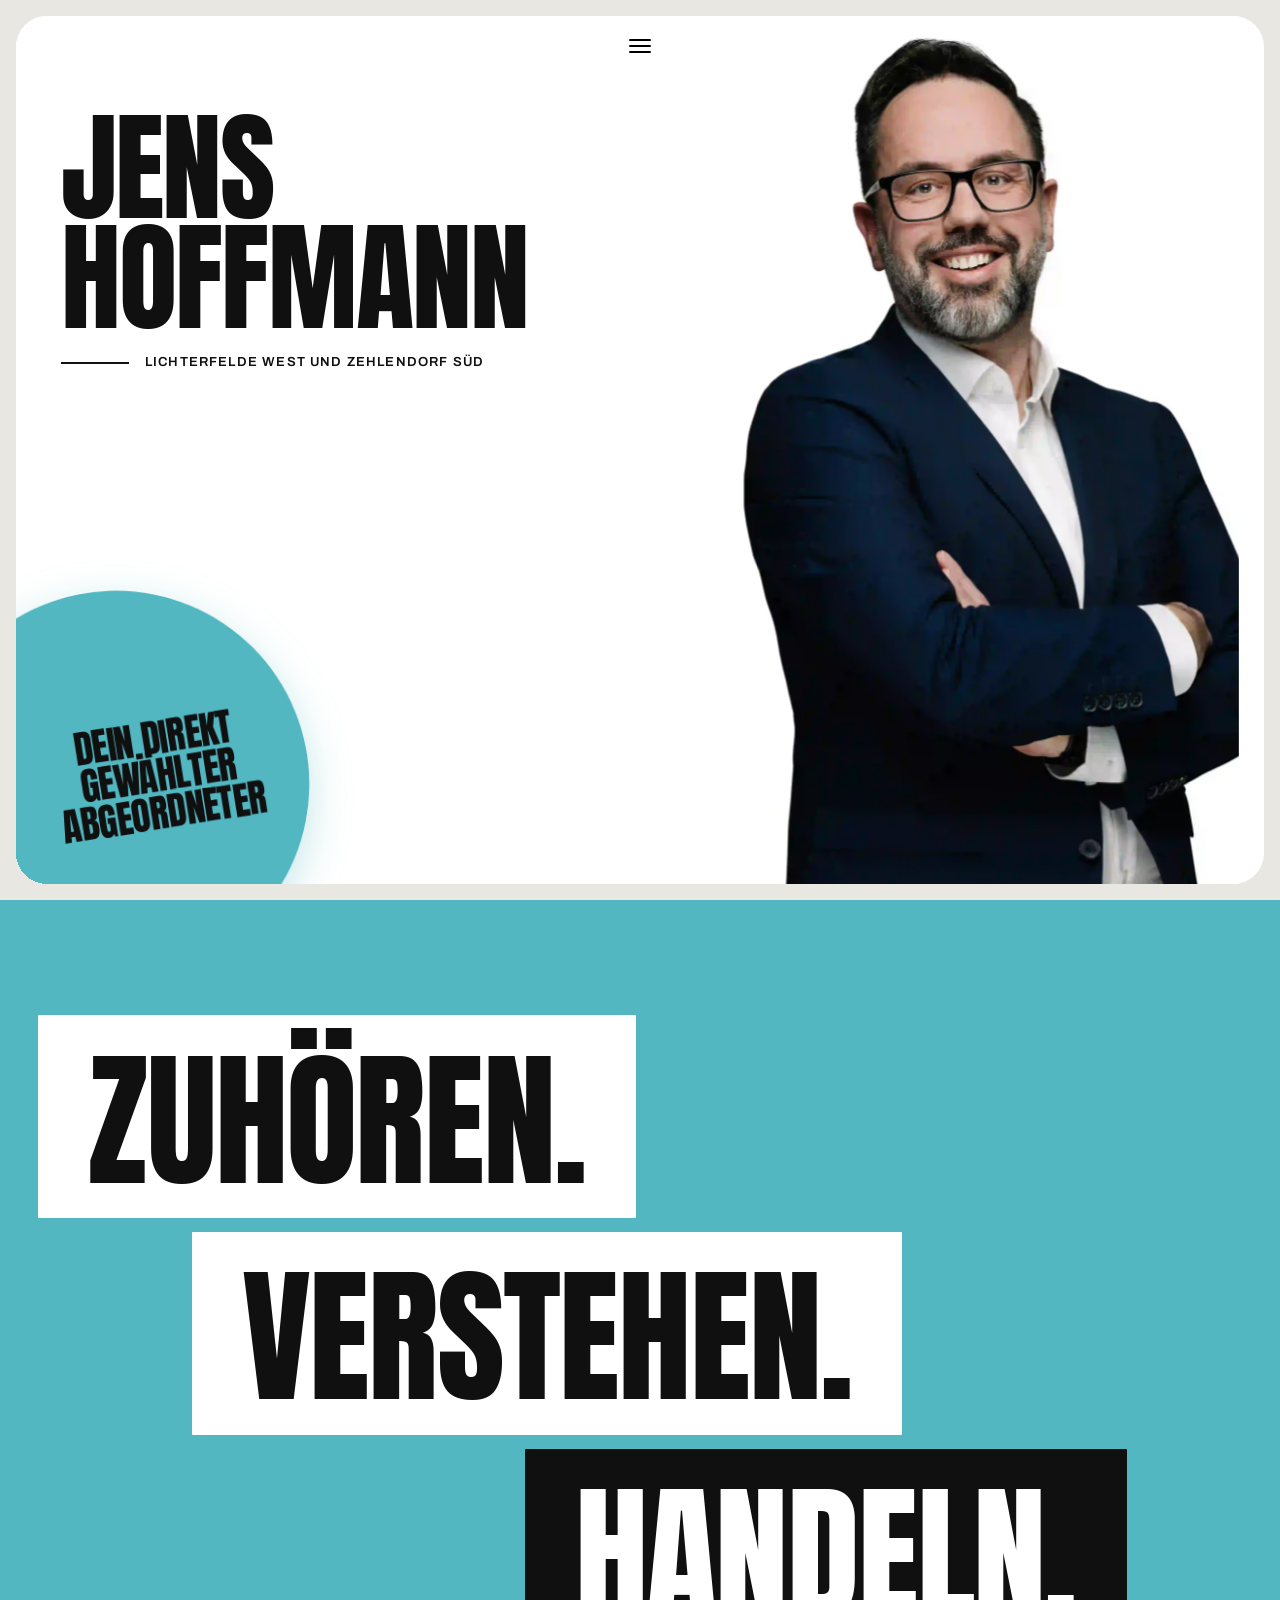
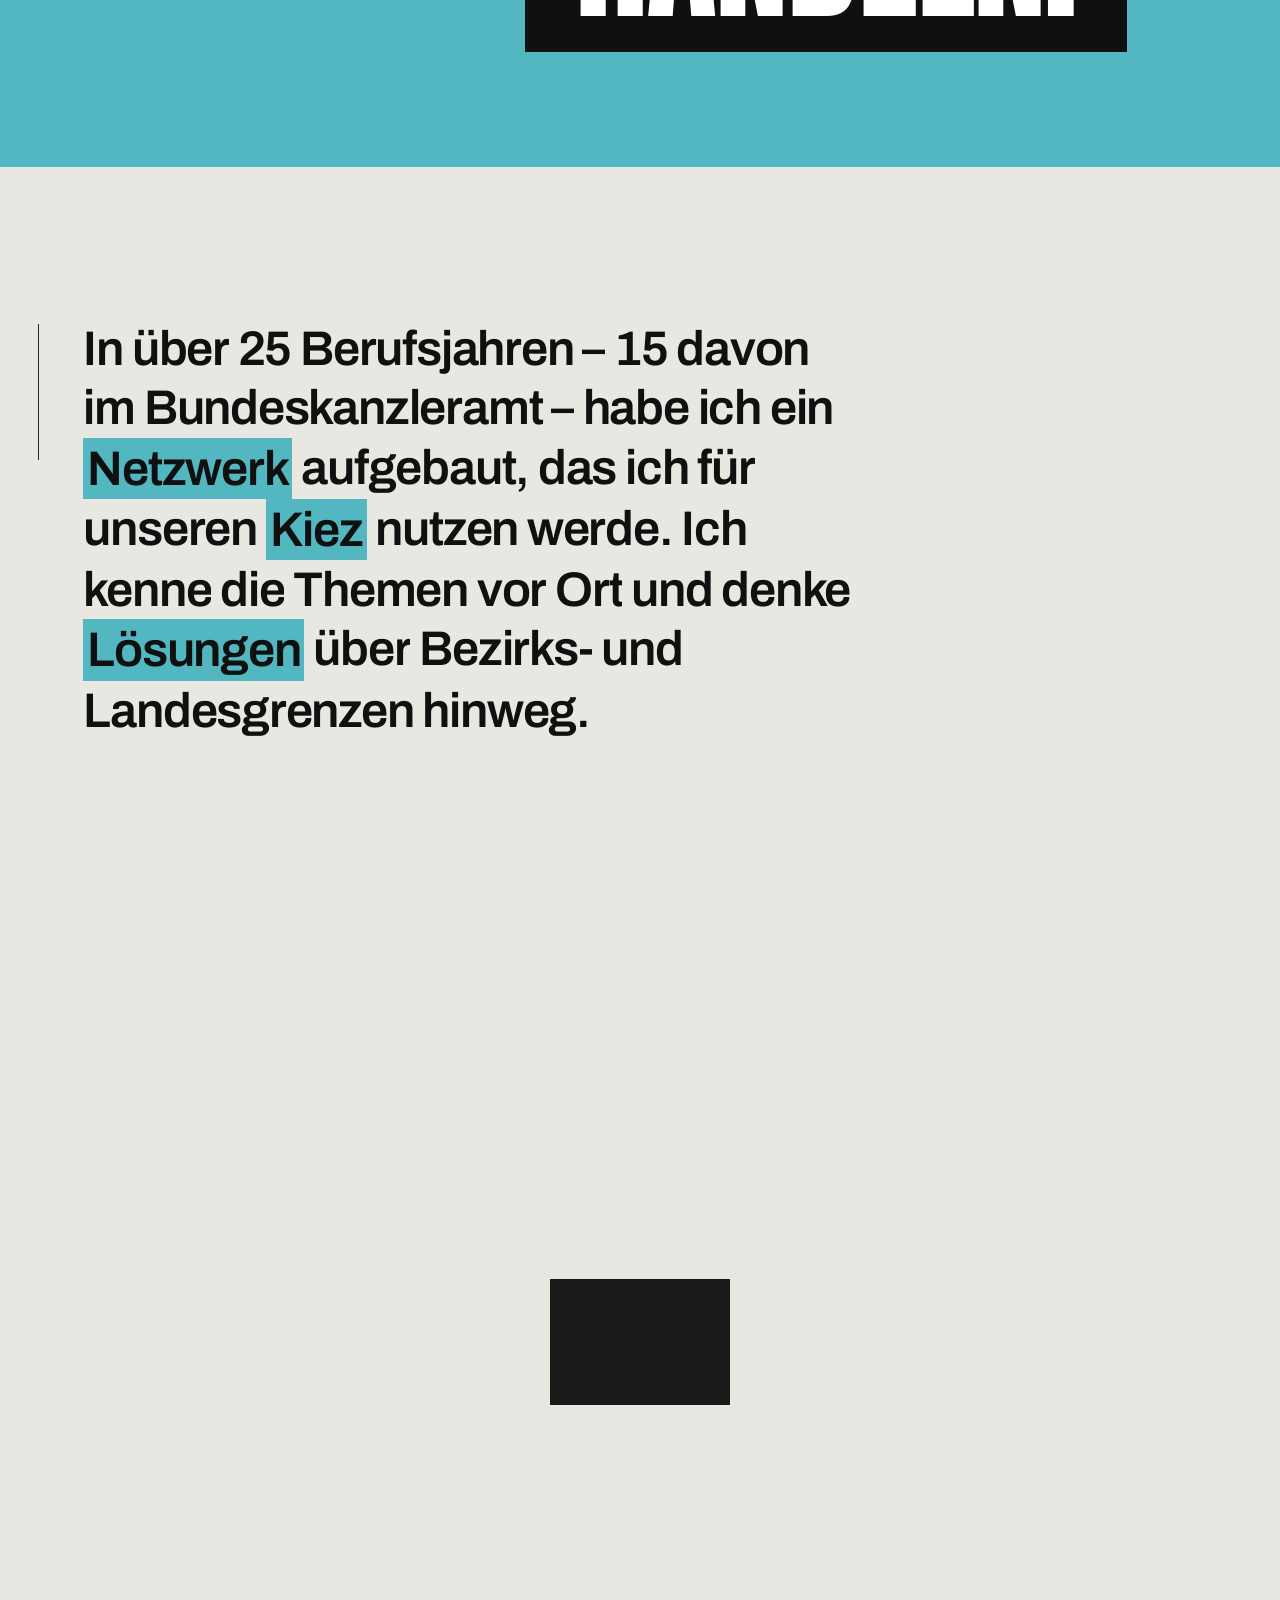
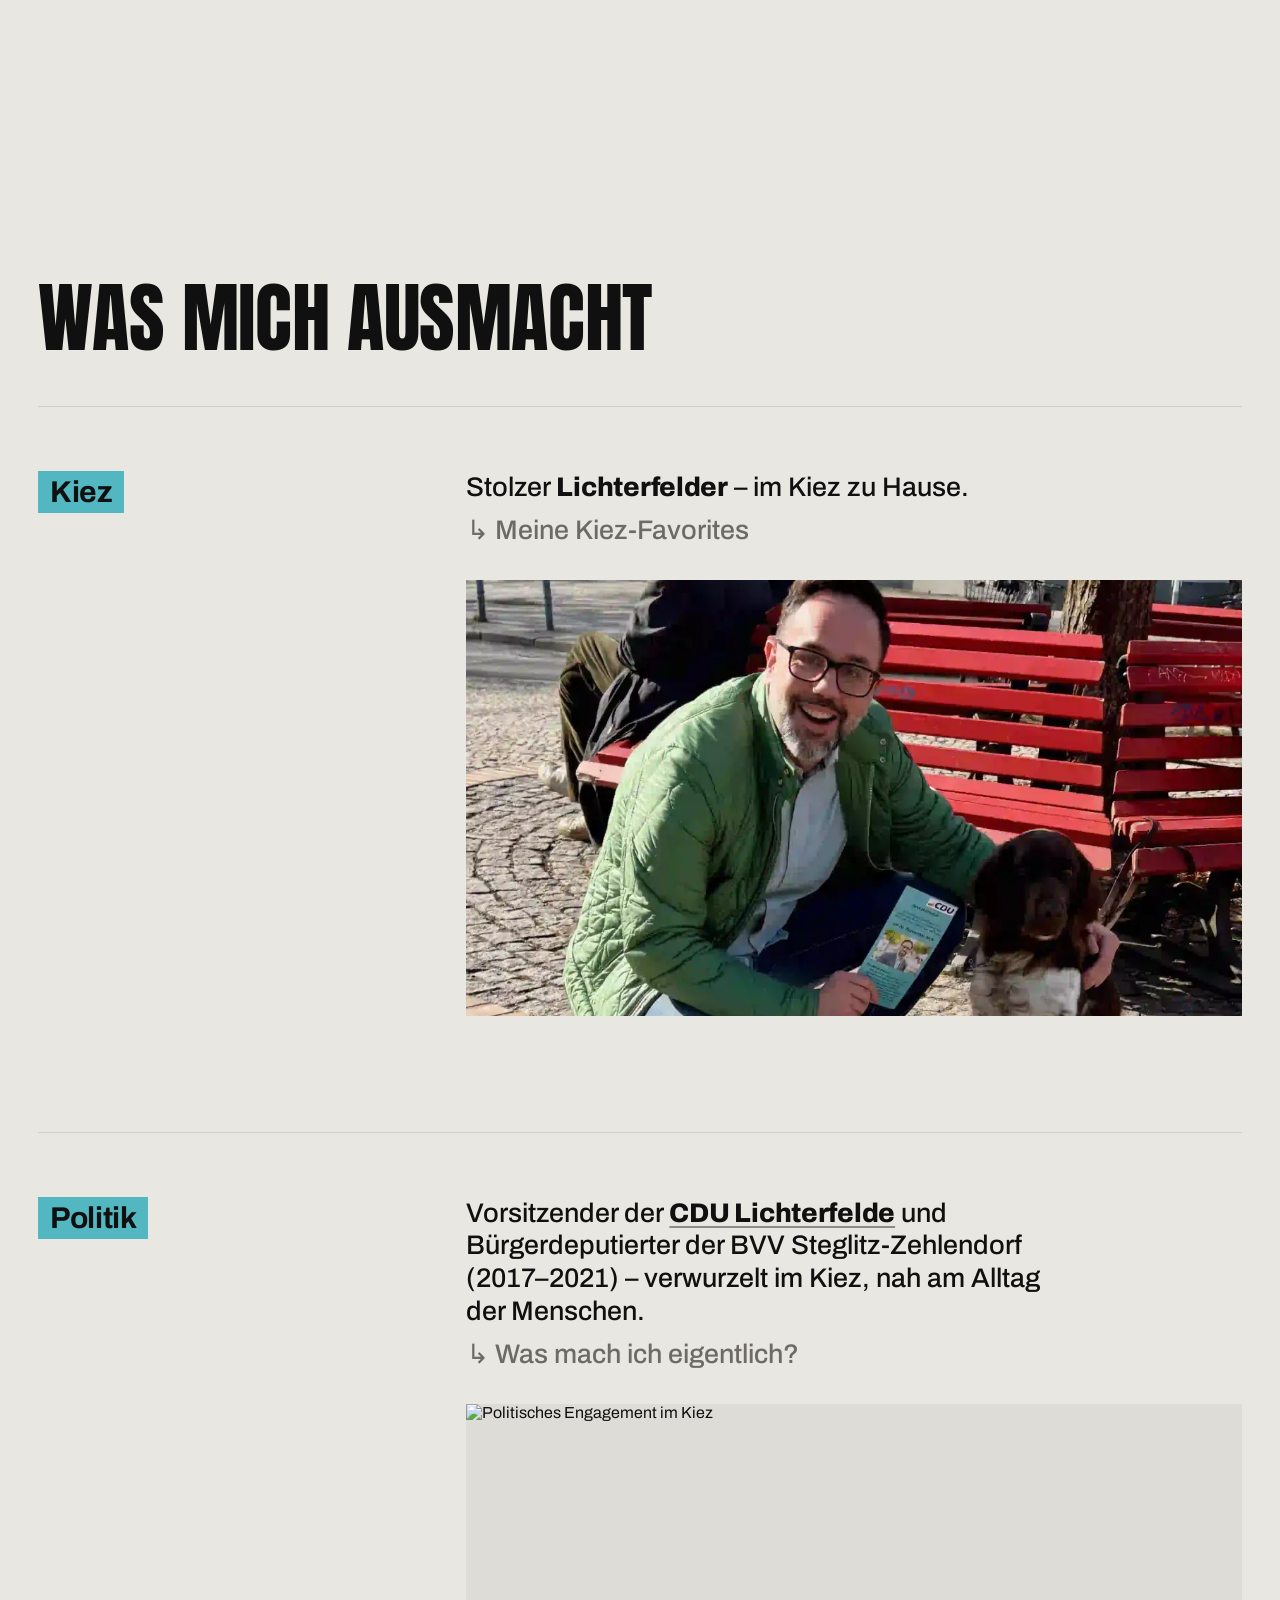
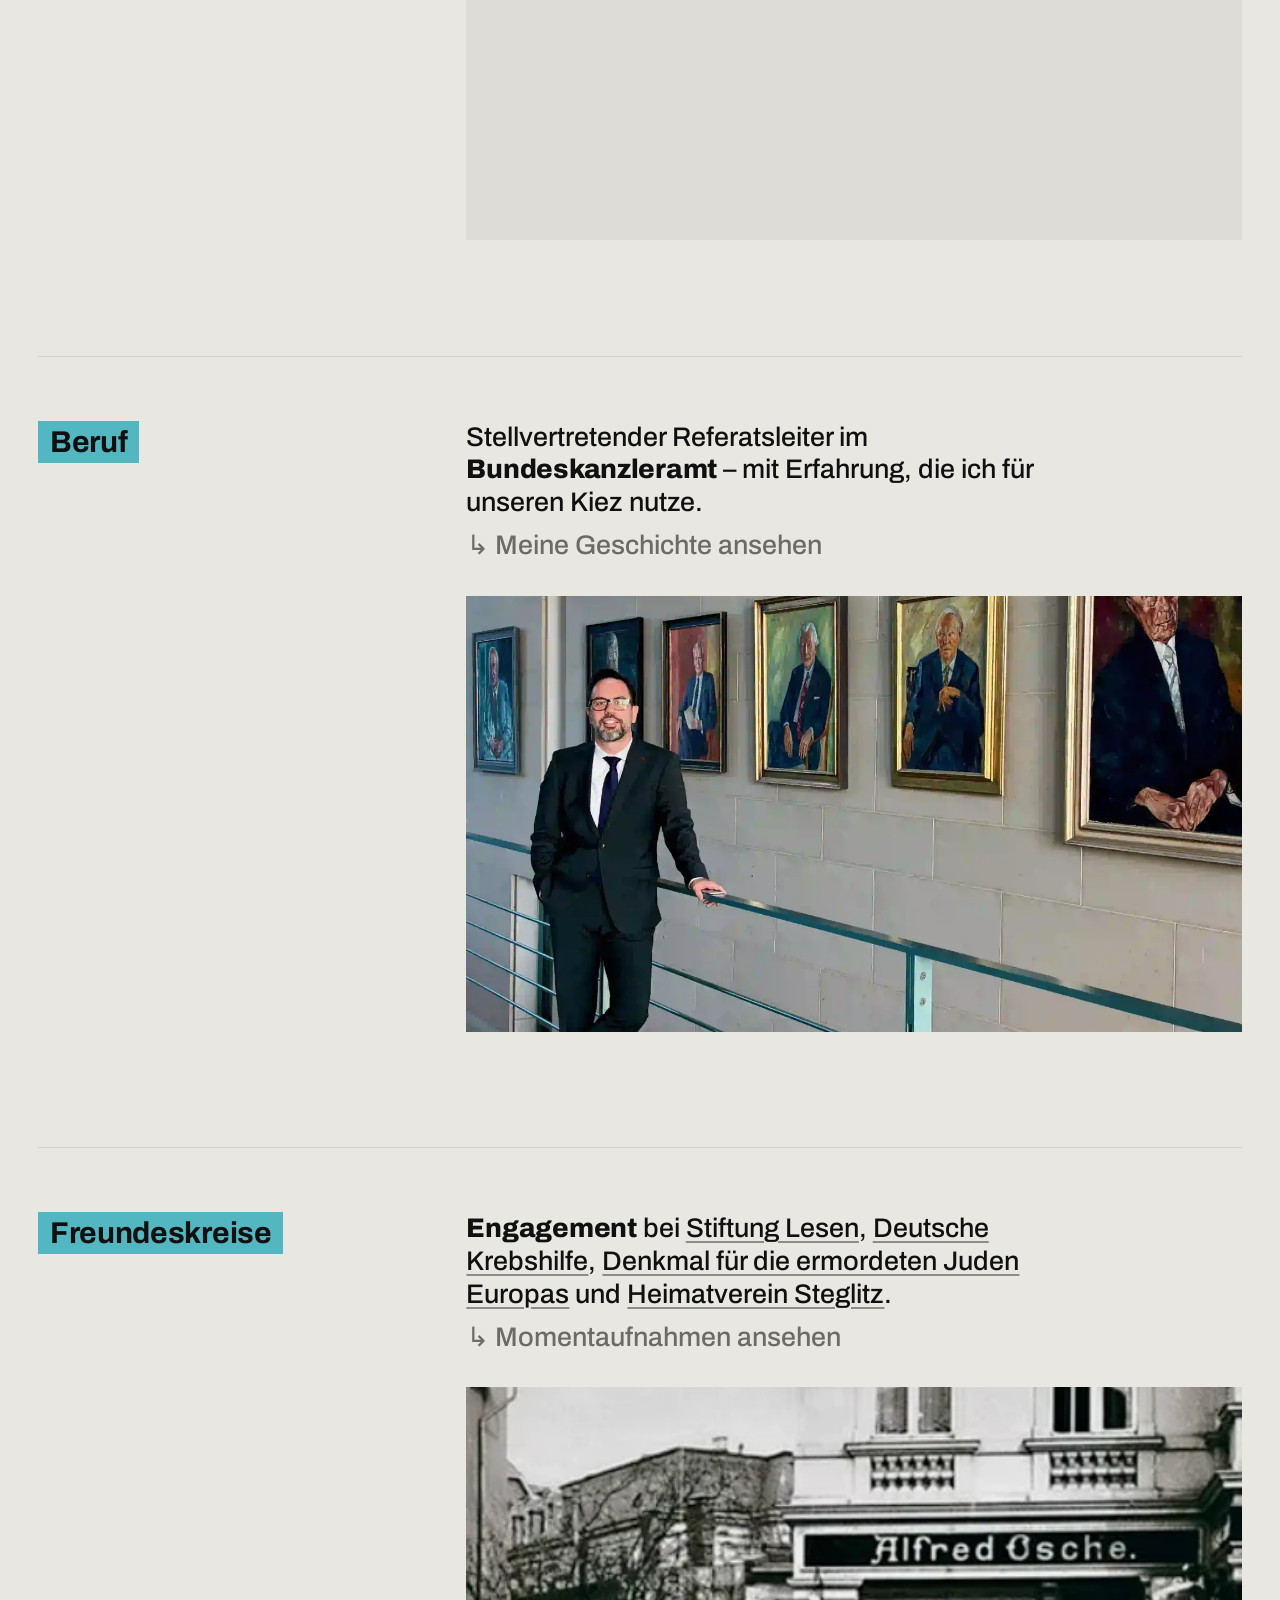
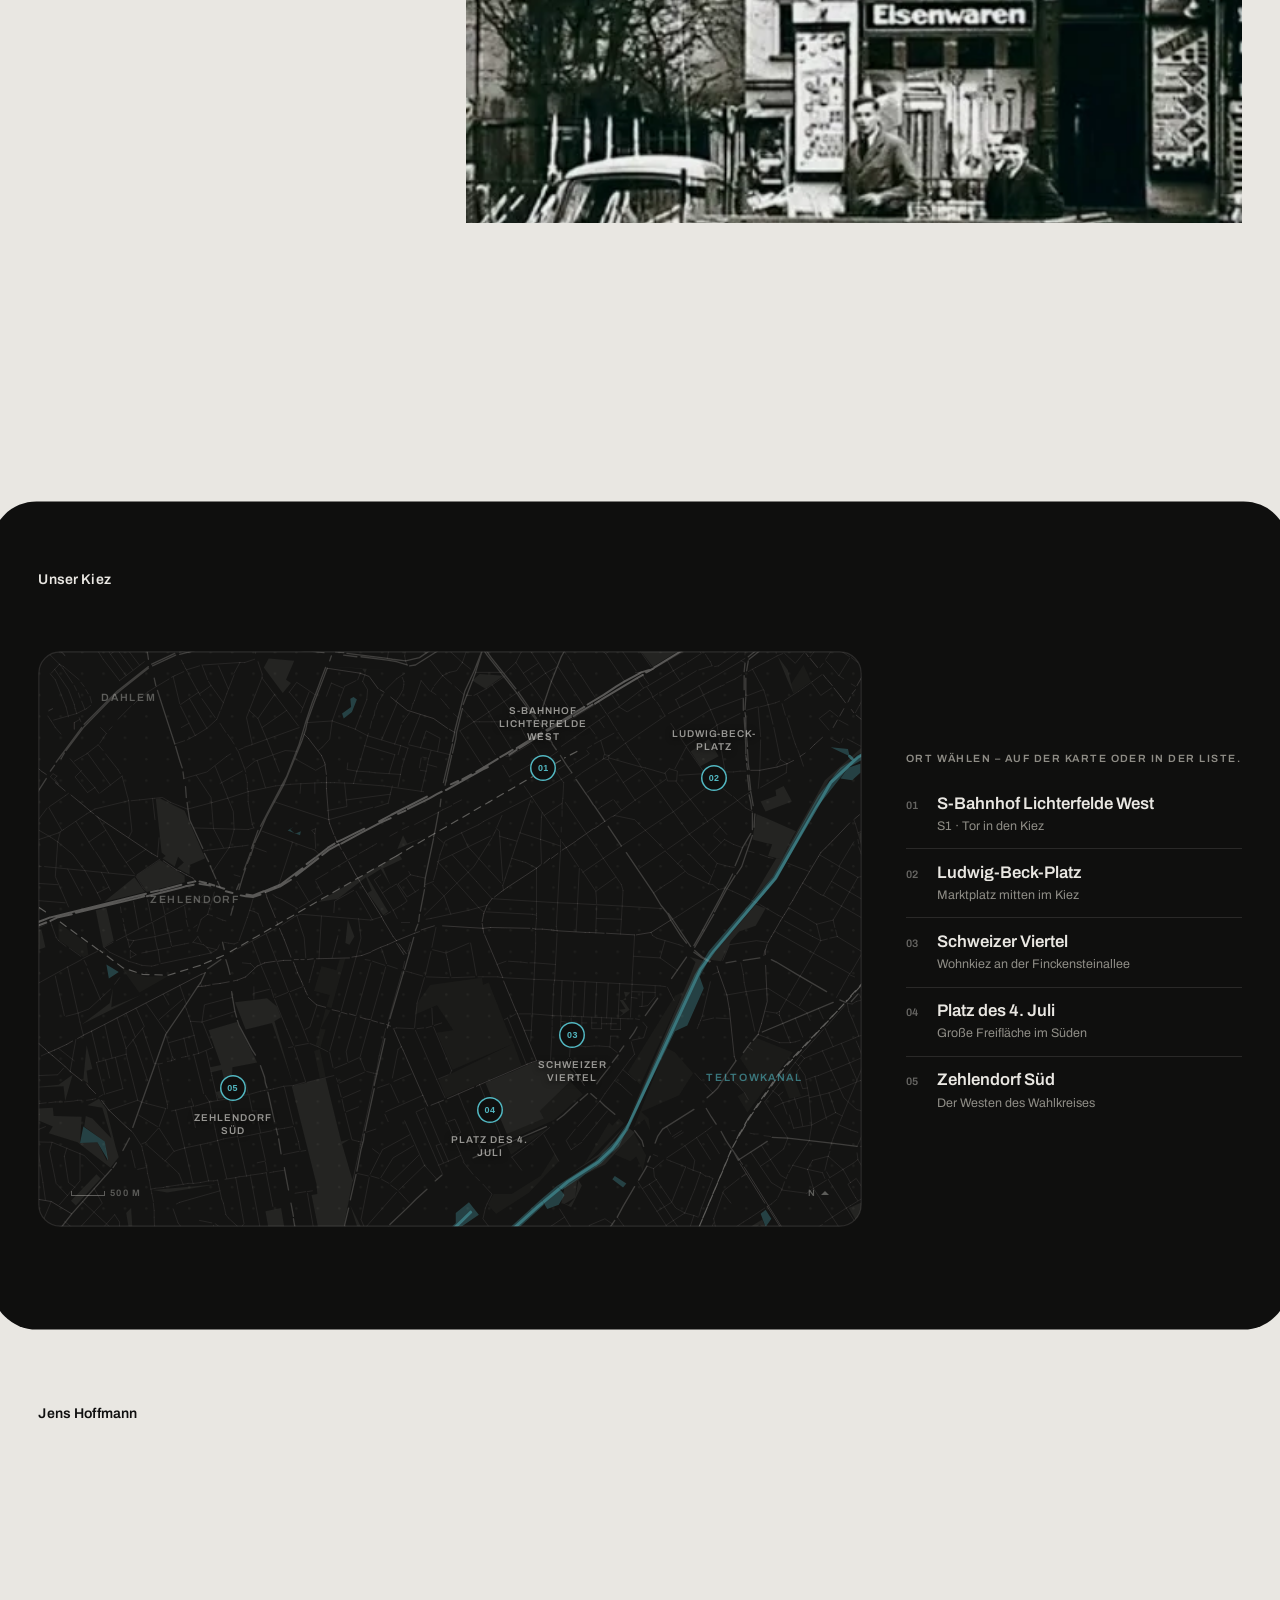
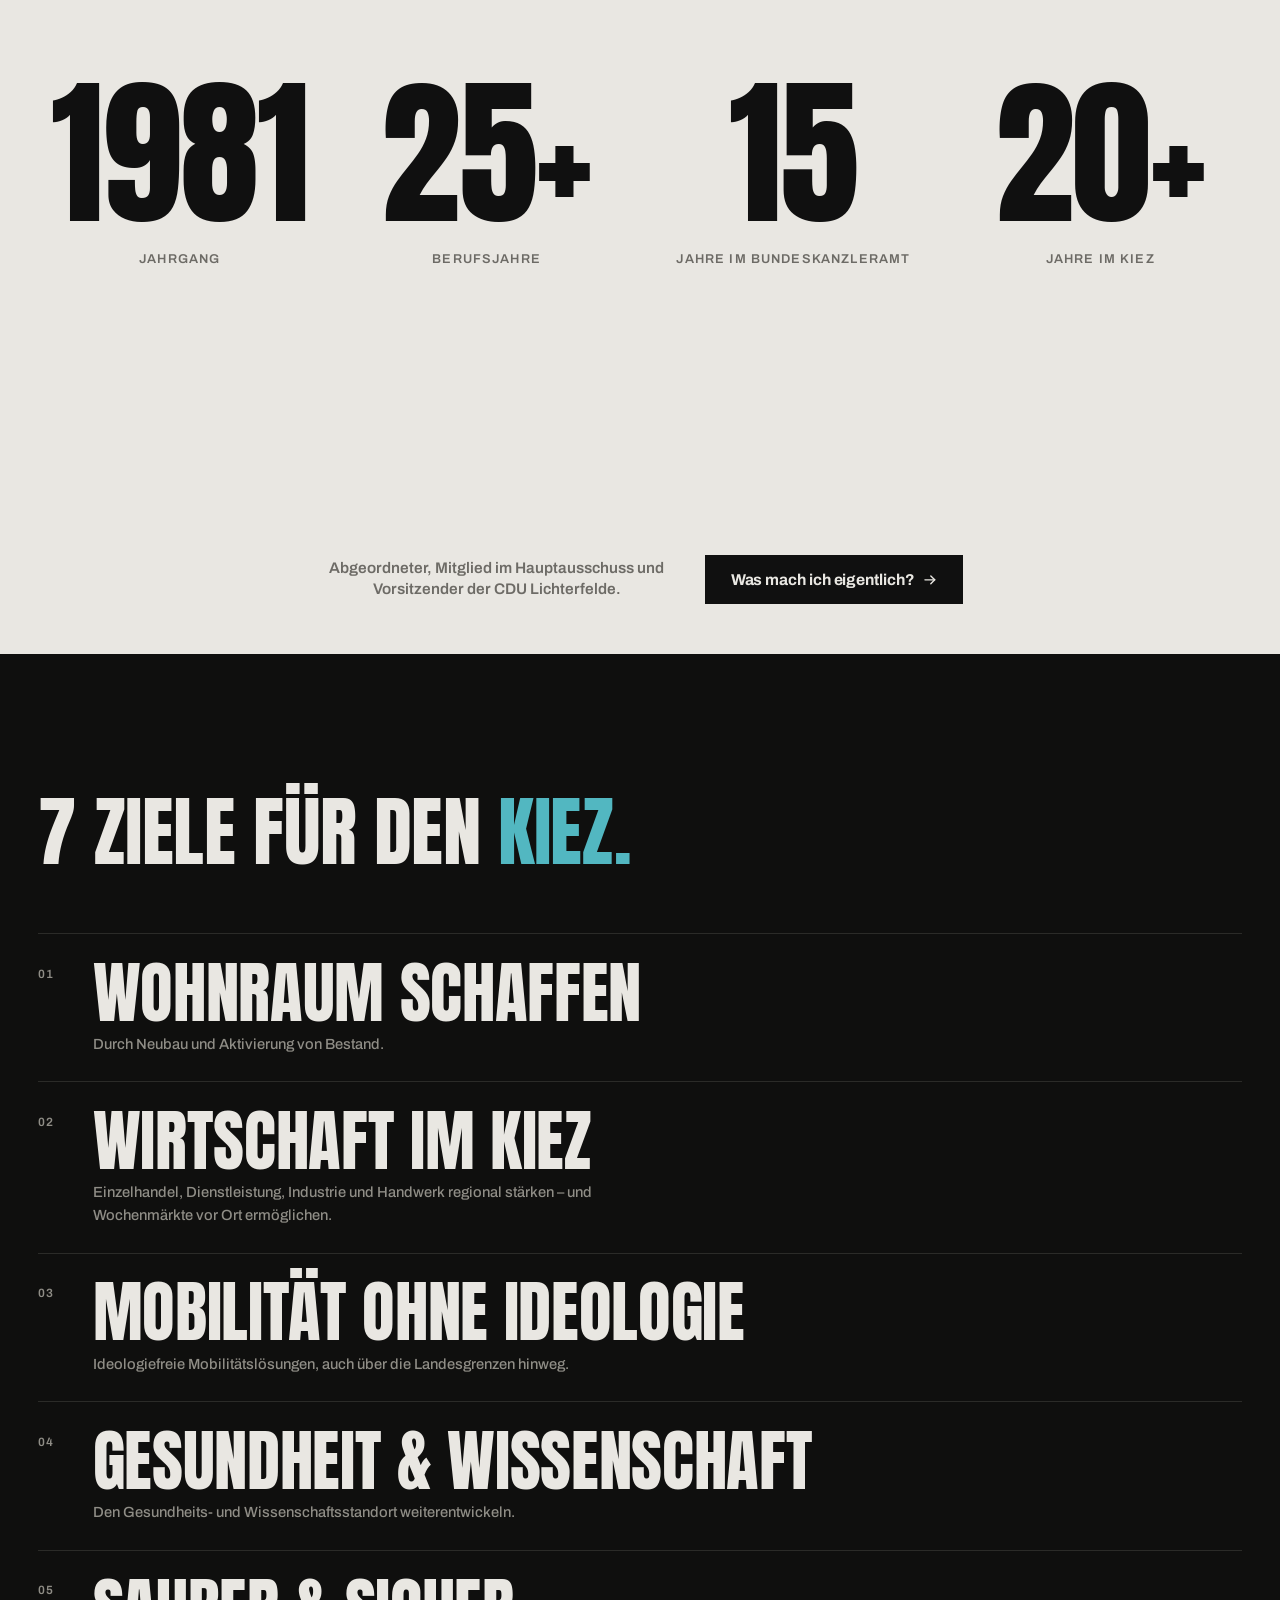
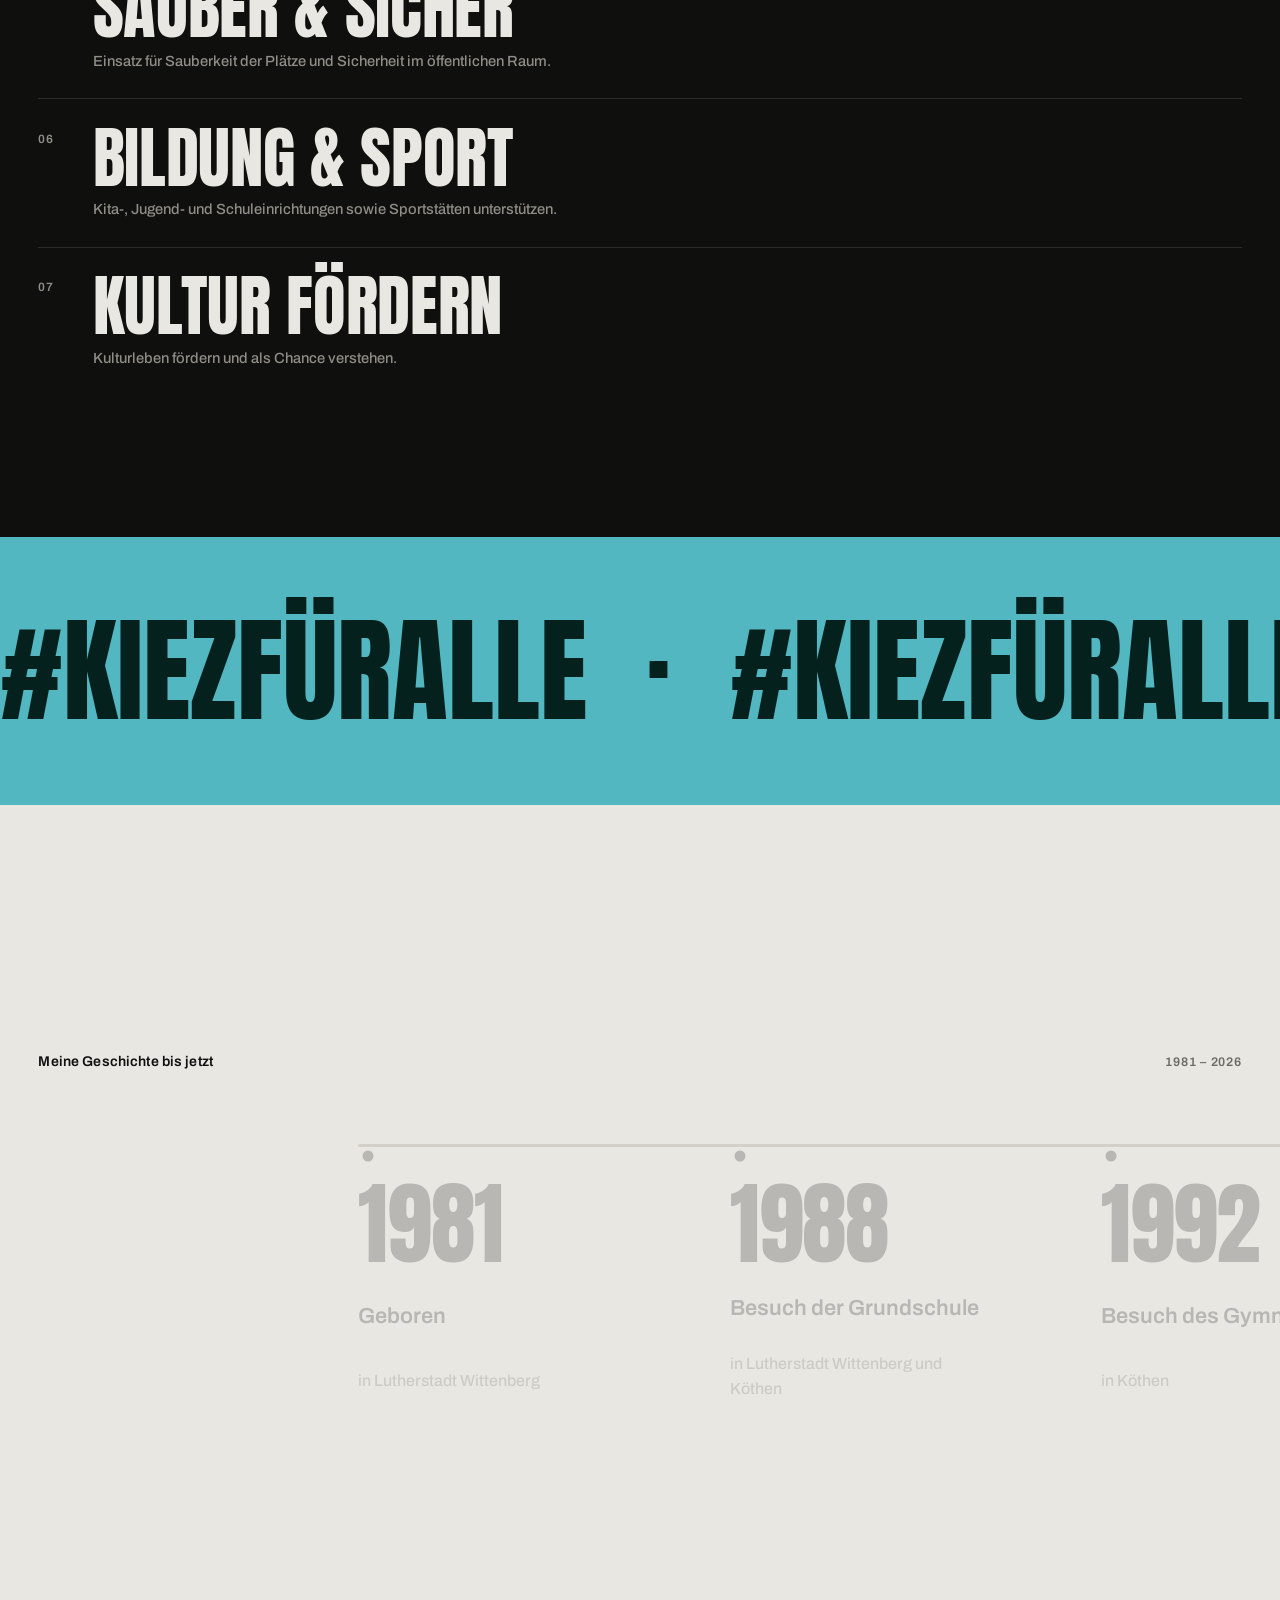
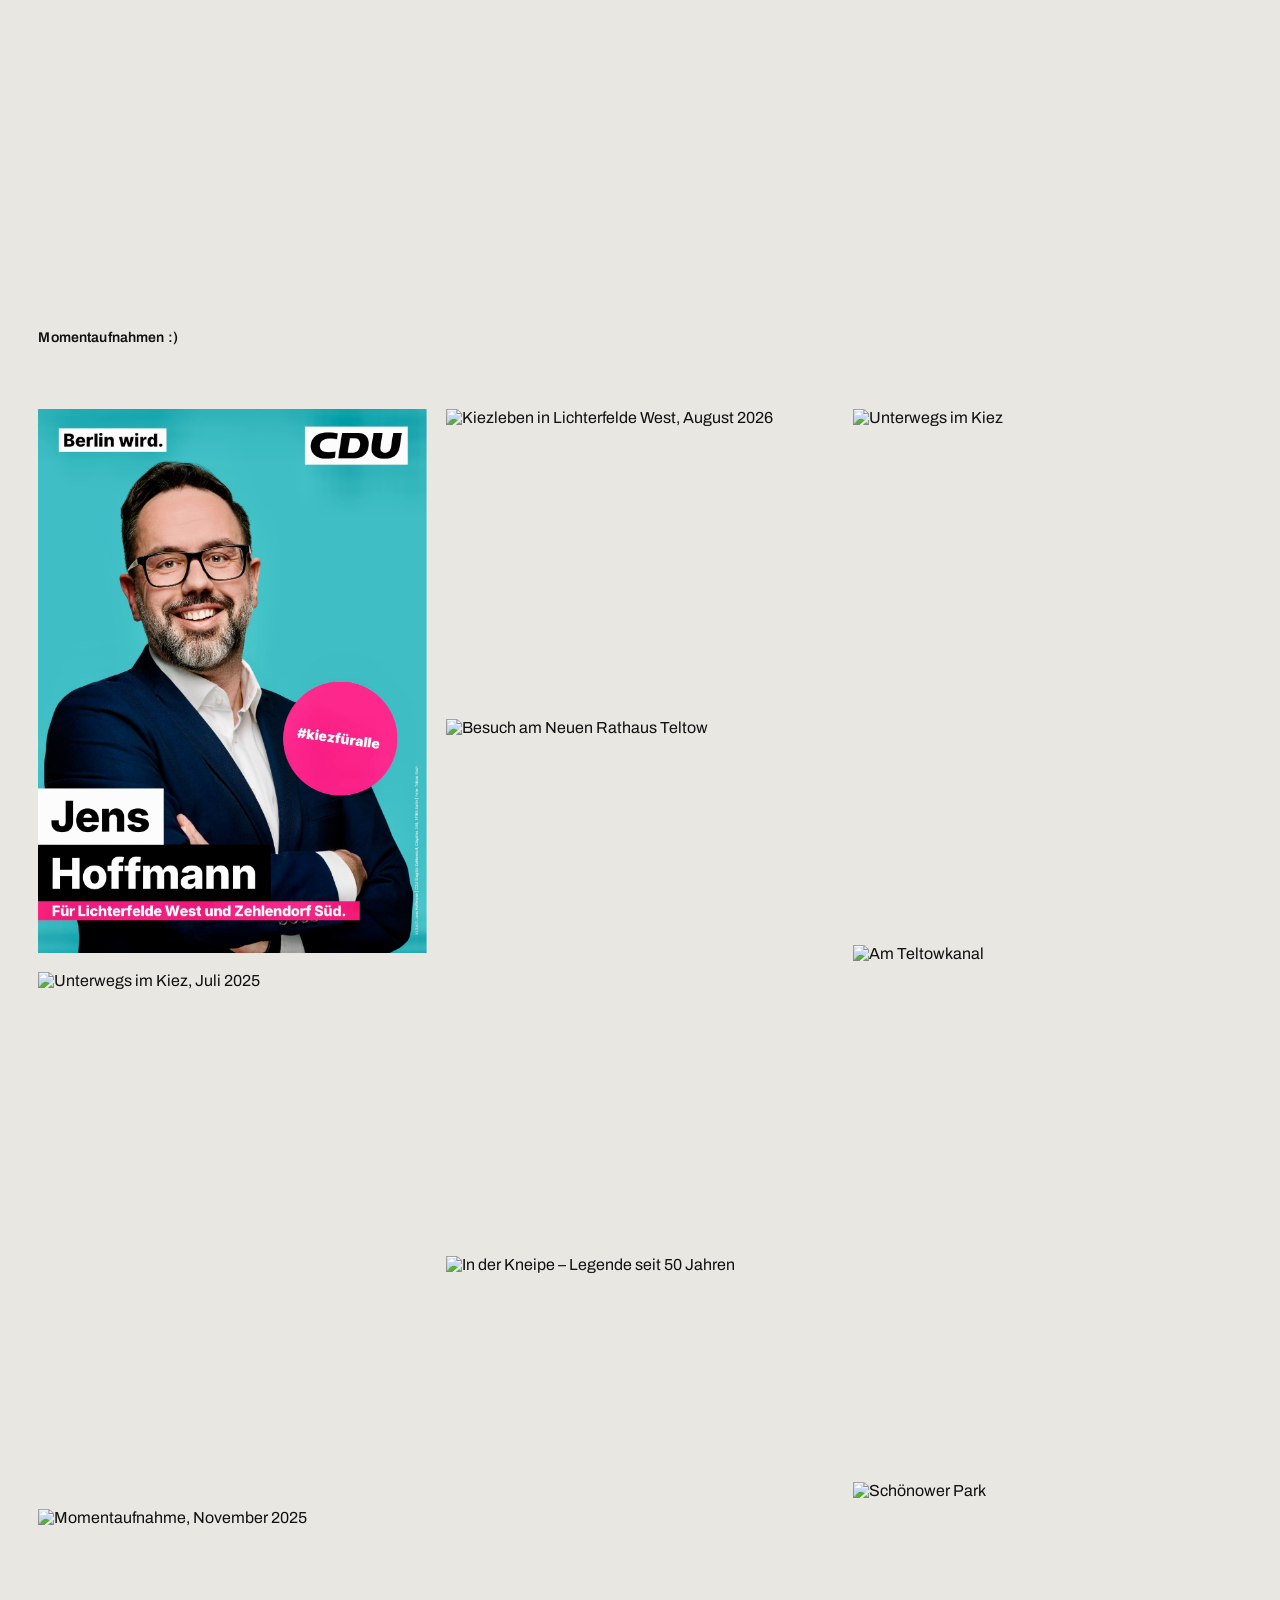
==== index.html @ 153f1ac1 "Initial commit: Jens Hoffmann campaign website. Static site with contact form backend (PHP on IONOS)" ====
<!doctype html>
<html lang="de">
  <head>
    <meta charset="UTF-8" />
    <meta name="viewport" content="width=device-width, initial-scale=1.0" />
    <meta name="description" content="Jens Hoffmann – Dein direkt gewählter Abgeordneter für den Wahlkreis 3 in Lichterfelde West und Zehlendorf Süd. #kiezfüralle" />
    <meta name="author" content="Jens Hoffmann" />
    <meta name="robots" content="index, follow" />
    <meta name="theme-color" content="#52B7C1" />

    <title>Jens Hoffmann – Dein direkt gewählter Abgeordneter</title>

    <link rel="icon" href="/favicon.ico" sizes="any" />
    <link rel="icon" type="image/png" sizes="48x48" href="/favicon-48.png" />
    <link rel="icon" type="image/png" sizes="192x192" href="/favicon-192.png" />
    <link rel="apple-touch-icon" href="/apple-touch-icon.png" sizes="180x180" />

    <meta property="og:type" content="website" />
    <meta property="og:locale" content="de_DE" />
    <meta property="og:title" content="Jens Hoffmann – Dein direkt gewählter Abgeordneter" />
    <meta property="og:description" content="Dein direkt gewählter Abgeordneter für Lichterfelde West und Zehlendorf Süd. #kiezfüralle" />
    <meta property="og:image" content="/CDU-LOGO_1200x675px_2026-1.jpg" />
    <meta property="og:image:width" content="1200" />
    <meta property="og:image:height" content="675" />
    <meta property="og:image:alt" content="CDU – Jens Hoffmann für Lichterfelde West und Zehlendorf Süd" />
    <meta property="og:site_name" content="Jens Hoffmann" />

    <meta name="twitter:card" content="summary_large_image" />
    <meta name="twitter:title" content="Jens Hoffmann – Dein direkt gewählter Abgeordneter" />
    <meta name="twitter:description" content="Dein direkt gewählter Abgeordneter für Lichterfelde West und Zehlendorf Süd. #kiezfüralle" />
    <meta name="twitter:image" content="/CDU-LOGO_1200x675px_2026-1.jpg" />
    <meta name="twitter:image:alt" content="CDU – Jens Hoffmann für Lichterfelde West und Zehlendorf Süd" />

    <link rel="preconnect" href="https://fonts.googleapis.com" />
    <link rel="preconnect" href="https://fonts.gstatic.com" crossorigin />
    <link
      href="https://fonts.googleapis.com/css2?family=Anton&family=Archivo:wght@500;600;700;800&display=swap"
      rel="stylesheet"
    />
    <link rel="preconnect" href="https://res.cloudinary.com" crossorigin />

    <script type="module" crossorigin src="/assets/main-D9YzFPxZ.js"></script>
    <link rel="stylesheet" crossorigin href="/assets/main-D0NEMW_q.css">
    <link rel="stylesheet" href="/assets/unterseiten.css">
  </head>

  <body>
    <div class="preloader" id="preloader" aria-hidden="true">
      <div class="preloader__inner">
        <div class="preloader__line-row">
          <div class="preloader__sig-wrap" aria-hidden="true">
            <img class="preloader__sig-img" src="/Group 13.svg" alt="" width="892" height="679" decoding="async" />
          </div>
          <span class="preloader__line" aria-hidden="true"></span>
        </div>
        <p class="preloader__name" aria-label="Jens Hoffmann">
          <span class="preloader__letter-mask"><span>J</span></span><!--
          --><span class="preloader__letter-mask"><span>e</span></span><!--
          --><span class="preloader__letter-mask"><span>n</span></span><!--
          --><span class="preloader__letter-mask"><span>s</span></span><!--
          --><span class="preloader__letter-mask preloader__letter-mask--gap" aria-hidden="true"><span>&nbsp;</span></span><!--
          --><span class="preloader__letter-mask"><span>H</span></span><!--
          --><span class="preloader__letter-mask"><span>o</span></span><!--
          --><span class="preloader__letter-mask"><span>f</span></span><!--
          --><span class="preloader__letter-mask"><span>f</span></span><!--
          --><span class="preloader__letter-mask"><span>m</span></span><!--
          --><span class="preloader__letter-mask"><span>a</span></span><!--
          --><span class="preloader__letter-mask"><span>n</span></span><!--
          --><span class="preloader__letter-mask"><span>n</span></span>
        </p>
      </div>
    </div>

    <!-- Seiten-Wrapper: liegt über dem fixen Footer (Curtain-Reveal) -->
    <div class="site">
      <header class="topbar">
        <div class="menu-pill">
          <button class="menu-pill__backdrop" type="button" tabindex="-1" aria-hidden="true"></button>
          <button class="menu-pill__toggle" type="button" aria-expanded="false" aria-controls="site-menu" aria-label="Menü öffnen">
            <span class="menu-pill__icon" aria-hidden="true">
              <span></span><span></span><span></span>
            </span>
          </button>
          <nav class="menu-pill__panel" id="site-menu" aria-label="Hauptmenü" inert>
            <ul class="menu-pill__list">
              <li class="menu-pill__item" style="--i:0"><a href="#start" aria-current="page">Start</a></li>
              <li class="menu-pill__item" style="--i:1"><a href="aufgaben.html">Was mach ich eigentlich?</a></li>
              <li class="menu-pill__item" style="--i:2"><a href="parlamentsreporte.html">Parlamentsreporte</a></li>
              <li class="menu-pill__item" style="--i:3"><a href="parlamentarische-reise.html">Meine Reise</a></li>
              <li class="menu-pill__item" style="--i:4"><a href="kontakt.html">Kontakt</a></li>
              <li class="menu-pill__item" style="--i:5"><a href="impressum.html">Impressum</a></li>
              <li class="menu-pill__item" style="--i:6"><a href="datenschutz.html">Datenschutz</a></li>
            </ul>
            <p class="menu-pill__foot">#kiezfüralle · Danke für dein Vertrauen</p>
          </nav>
        </div>
      </header>

      <main id="start">
        <!-- ============ HERO ============ -->
        <section class="hero" aria-labelledby="hero-title">
          <div class="hero__shell">
            <div class="hero__frame">
              <picture>
                <source type="image/avif" srcset="/assets/hero/start-1440.avif 1440w, /assets/hero/start-2560.avif 2560w, /assets/hero/start-3840.avif 3840w" sizes="104vw" />
                <img src="/assets/hero/start-2560.webp" srcset="/assets/hero/start-1440.webp 1440w, /assets/hero/start-2560.webp 2560w, /assets/hero/start-3840.webp 3840w" sizes="104vw" alt="Porträt von Jens Hoffmann" width="3840" height="2398" fetchpriority="high" decoding="async" />
              </picture>

              <div class="hero__content">
                <div class="hero__intro">
                  <div class="hero__brand">
                    <h1 id="hero-title" class="hero__title">
                      <span class="mask"><span class="line line--1">Jens</span></span>
                      <span class="mask"><span class="line line--2">Hoffmann</span></span>
                    </h1>
                    <p class="hero__district">
                      <span class="hero__district-line" aria-hidden="true"></span>
                      <span class="hero__district-text">Lichterfelde West und Zehlendorf Süd</span>
                    </p>
                  </div>
                </div>
              </div>

              <a class="hero__vote" href="https://wahlen-berlin.de/wahlen/BE2026/Afspraes/AGH/ergebnisse_wahlkreis_0603.html" target="_blank" rel="noopener noreferrer" aria-label="Dein direkt gewählter Abgeordneter – Wahlergebnis Wahlkreis 3">
                <span class="hero__vote-text">Dein direkt gewählter<br />Abgeordneter</span>
              </a>
            </div>
          </div>
        </section>

        <section class="manifest cv" id="slogan" aria-labelledby="manifest-title">
          <h2 id="manifest-title" class="sr-only">Mein Ansatz</h2>
          <p class="manifest__statement">
            <span class="manifest__line manifest__line--1">
              <span class="manifest__bg" aria-hidden="true"></span>
              <span class="manifest__label">Zuhören.</span>
            </span>
            <span class="manifest__line manifest__line--2">
              <span class="manifest__bg" aria-hidden="true"></span>
              <span class="manifest__label">Verstehen.</span>
            </span>
            <span class="manifest__line manifest__line--3">
              <span class="manifest__bg" aria-hidden="true"></span>
              <span class="manifest__label">Handeln.</span>
            </span>
          </p>
        </section>

        <!-- ============ STATEMENT (Analogue: Label | Claim) ============ -->
        <section class="statement cv" aria-label="Statement">
          <div class="statement__rail" aria-hidden="true">
            <span class="statement__rule"></span>
          </div>
          <div class="statement__body">
            <p class="statement__claim ws reveal reveal--words" id="statement-title"><span class="w" style="--wi:0"><span>In</span></span> <span class="w" style="--wi:1"><span>über</span></span> <span class="w" style="--wi:2"><span>25</span></span> <span class="w" style="--wi:3"><span>Berufsjahren&nbsp;–</span></span> <span class="w" style="--wi:4"><span>15</span></span> <span class="w" style="--wi:5"><span>davon</span></span> <span class="w" style="--wi:6"><span>im</span></span> <span class="w" style="--wi:7"><span>Bundeskanzleramt&nbsp;–</span></span> <span class="w" style="--wi:8"><span>habe</span></span> <span class="w" style="--wi:9"><span>ich</span></span> <span class="w" style="--wi:10"><span>ein</span></span> <span class="w w--accent" style="--wi:11"><span>Netzwerk</span></span> <span class="w" style="--wi:12"><span>aufgebaut,</span></span> <span class="w" style="--wi:13"><span>das</span></span> <span class="w" style="--wi:14"><span>ich</span></span> <span class="w" style="--wi:15"><span>für</span></span> <span class="w" style="--wi:16"><span>unseren</span></span> <span class="w w--accent" style="--wi:17"><span>Kiez</span></span> <span class="w" style="--wi:18"><span>nutzen</span></span> <span class="w" style="--wi:19"><span>werde.</span></span> <span class="w" style="--wi:20"><span>Ich</span></span> <span class="w" style="--wi:21"><span>kenne</span></span> <span class="w" style="--wi:22"><span>die</span></span> <span class="w" style="--wi:23"><span>Themen</span></span> <span class="w" style="--wi:24"><span>vor</span></span> <span class="w" style="--wi:25"><span>Ort</span></span> <span class="w" style="--wi:26"><span>und</span></span> <span class="w" style="--wi:27"><span>denke</span></span> <span class="w w--accent" style="--wi:28"><span>Lösungen</span></span> <span class="w" style="--wi:29"><span>über</span></span> <span class="w" style="--wi:30"><span>Bezirks-</span></span> <span class="w" style="--wi:31"><span>und</span></span> <span class="w" style="--wi:32"><span>Landesgrenzen</span></span> <span class="w" style="--wi:33"><span>hinweg.</span></span></p>
          </div>
        </section>

        <!-- ============ BILD-BAND: expandiert zu 100vw × 100svh ============ -->
        <div class="band-wrap cv">
          <div class="band" role="presentation">
            <img class="img--portrait img--focus-high" src="https://res.cloudinary.com/dqcdbdt4v/image/upload/f_auto,q_auto:good,w_2000/728F376D-6B27-4E46-B31F-4DB22703B40F-IMG_8849_gfkyx0" srcset="https://res.cloudinary.com/dqcdbdt4v/image/upload/f_auto,q_auto:good,w_1000/728F376D-6B27-4E46-B31F-4DB22703B40F-IMG_8849_gfkyx0 1000w, https://res.cloudinary.com/dqcdbdt4v/image/upload/f_auto,q_auto:good,w_2000/728F376D-6B27-4E46-B31F-4DB22703B40F-IMG_8849_gfkyx0 2000w, https://res.cloudinary.com/dqcdbdt4v/image/upload/f_auto,q_auto:good,w_2800/728F376D-6B27-4E46-B31F-4DB22703B40F-IMG_8849_gfkyx0 2800w" sizes="100vw" alt="Im Gespräch mit Nachbarinnen und Nachbarn" width="900" height="1280" loading="lazy" decoding="async" />
          </div>
        </div>

        <!-- ============ ZUR PERSON: Zahlen ============ -->
        <section class="bento cv" id="bento" aria-labelledby="bento-title">
          <div class="sechead bento__sechead">
            <h2 class="sechead__title" id="bento-title">Was mich ausmacht</h2>
          </div>

          <div class="bento__stack">
            <article class="bento-row" style="--i:0">
              <div class="bento-row__aside">
                <h3 class="bento-row__label">Kiez</h3>
              </div>
              <div class="bento-row__body">
                <div class="bento-row__intro">
                  <p class="bento-row__text">Stolzer <span class="bento-row__hl">Lichterfelder</span> – im Kiez zu Hause.</p>
                  <a class="bento-row__more" href="#wahlkreis"><span aria-hidden="true">↳</span> Meine Kiez-Favorites</a>
                </div>
                <figure class="bento-row__media">
                  <img class="img--portrait img--focus-down" src="/assets/img/bild-3-1100.webp" alt="Lichterfelde West, am Bahnhof" width="1100" height="2123" loading="lazy" decoding="async" />
                </figure>
              </div>
            </article>

            <article class="bento-row" style="--i:1">
              <div class="bento-row__aside">
                <h3 class="bento-row__label">Politik</h3>
              </div>
              <div class="bento-row__body">
                <div class="bento-row__intro">
                  <p class="bento-row__text">Vorsitzender der <a class="bento-row__link" href="https://www.cdu-lichterfelde.de/vorstand" target="_blank" rel="noopener noreferrer"><span class="bento-row__hl">CDU Lichterfelde</span></a> und Bürgerdeputierter der BVV Steglitz-Zehlendorf (2017–2021) – verwurzelt im Kiez, nah am Alltag der Menschen.</p>
                  <a class="bento-row__more" href="aufgaben.html"><span aria-hidden="true">↳</span> Was mach ich eigentlich?</a>
                </div>
                <figure class="bento-row__media">
                  <img src="https://res.cloudinary.com/dqcdbdt4v/image/upload/f_auto,q_auto,w_1800/98FC50C5-D708-4033-918F-14CD8E5B1FAF-IMG_6973_cfejfr" alt="Politisches Engagement im Kiez" width="1280" height="960" loading="lazy" decoding="async" />
                </figure>
              </div>
            </article>

            <article class="bento-row" style="--i:2">
              <div class="bento-row__aside">
                <h3 class="bento-row__label">Beruf</h3>
              </div>
              <div class="bento-row__body">
                <div class="bento-row__intro">
                  <p class="bento-row__text">Stellvertretender Referatsleiter im <span class="bento-row__hl">Bundeskanzleramt</span> – mit Erfahrung, die ich für unseren Kiez nutze.</p>
                  <a class="bento-row__more" href="#timeline"><span aria-hidden="true">↳</span> Meine Geschichte ansehen</a>
                </div>
                <figure class="bento-row__media">
                  <img class="img--portrait" src="/assets/img/bild-4-1400.webp" alt="Im Gespräch – Bundesadler" width="1400" height="1868" loading="lazy" decoding="async" />
                </figure>
              </div>
            </article>

            <article class="bento-row" style="--i:3">
              <div class="bento-row__aside">
                <h3 class="bento-row__label">Freundeskreise</h3>
              </div>
              <div class="bento-row__body">
                <div class="bento-row__intro">
                  <p class="bento-row__text"><span class="bento-row__hl">Engagement</span> bei <a class="bento-row__link" href="https://www.stiftunglesen.de/" target="_blank" rel="noopener noreferrer">Stiftung Lesen</a>, <a class="bento-row__link" href="https://www.krebshilfe.de/" target="_blank" rel="noopener noreferrer">Deutsche Krebshilfe</a>, <a class="bento-row__link" href="https://www.stiftung-denkmal.de/" target="_blank" rel="noopener noreferrer">Denkmal für die ermordeten Juden Europas</a> und <a class="bento-row__link" href="https://www.heimatverein-steglitz.de/" target="_blank" rel="noopener noreferrer">Heimatverein Steglitz</a>.</p>
                  <a class="bento-row__more" href="#momentaufnahmen"><span aria-hidden="true">↳</span> Momentaufnahmen ansehen</a>
                </div>
                <figure class="bento-row__media">
                  <img class="img--portrait" src="/Bild 5.webp" alt="Engagement und Freundeskreise" width="498" height="559" loading="lazy" decoding="async" />
                </figure>
              </div>
            </article>
          </div>
        </section>

        <!-- ============ WAHLKREIS-KARTE (dunkel, volle Breite) ============ -->
        <section class="district theme-dark slab cv" id="wahlkreis" aria-labelledby="district-title">
          <span class="slab__bg" aria-hidden="true"></span>
          <div class="tagrow reveal">
            <h2 class="tag" id="district-title">Unser Kiez</h2>
          </div>

          <div class="map reveal" id="karte" data-map>
            <div class="map__plane">
              <img
                class="map__base"
                src="/kiez-map.svg"
                alt="Karte von Lichterfelde West und Zehlendorf Süd mit Straßennetz, S-Bahn-Strecken und dem Teltowkanal"
                width="1000"
                height="700"
                loading="lazy"
                decoding="async"
              />

              <p class="map__ctx" style="--x: 11%; --y: 8%">Dahlem</p>
              <p class="map__ctx" style="--x: 19%; --y: 43%">Zehlendorf</p>
              <p class="map__ctx map__ctx--water" style="--x: 87%; --y: 74%">Teltowkanal</p>

              <ul class="map__pins">
                <li class="map__pin map__pin--top" data-i="1" style="--x: 61.34%; --y: 20.34%; --tx: -50%">
                  <button class="map__dot" type="button" data-i="1" aria-expanded="false" aria-controls="kiez-1">
                    <span class="map__dotnum" aria-hidden="true">01</span>
                    <span class="sr-only">S-Bahnhof Lichterfelde West</span>
                  </button>
                  <span class="map__label" aria-hidden="true">S-Bahnhof<br />Lichterfelde West</span>
                  <figure class="map__card" id="kiez-1">
                    <img class="img--portrait img--focus-top" src="/assets/img/bild-6-900.webp" alt="Am S-Bahnhof Lichterfelde West" width="900" height="1200" loading="lazy" decoding="async" />
                    <figcaption>S-Bahnhof Lichterfelde West</figcaption>
                  </figure>
                </li>

                <li class="map__pin map__pin--top" data-i="2" style="--x: 82.07%; --y: 21.98%; --tx: -80%">
                  <button class="map__dot" type="button" data-i="2" aria-expanded="false" aria-controls="kiez-2">
                    <span class="map__dotnum" aria-hidden="true">02</span>
                    <span class="sr-only">Ludwig-Beck-Platz</span>
                  </button>
                  <span class="map__label" aria-hidden="true">Ludwig-Beck-Platz</span>
                  <figure class="map__card" id="kiez-2">
                    <img class="img--portrait img--focus-high" src="https://res.cloudinary.com/dqcdbdt4v/image/upload/f_auto,q_auto,w_560/232AE707-4039-4E66-95F8-084C0EC076AB-IMG_9056_kewllt" alt="Am Ludwig-Beck-Platz" width="960" height="1280" loading="lazy" decoding="async" />
                    <figcaption>Ludwig-Beck-Platz</figcaption>
                  </figure>
                </li>

                <li class="map__pin" data-i="3" style="--x: 64.87%; --y: 66.63%; --tx: -50%">
                  <button class="map__dot" type="button" data-i="3" aria-expanded="false" aria-controls="kiez-3">
                    <span class="map__dotnum" aria-hidden="true">03</span>
                    <span class="sr-only">Schweizer Viertel</span>
                  </button>
                  <span class="map__label" aria-hidden="true">Schweizer Viertel</span>
                  <figure class="map__card" id="kiez-3">
                    <img class="img--portrait img--focus-up" src="/Bild 7.webp" alt="Im Schweizer Viertel" width="1026" height="1407" loading="lazy" decoding="async" />
                    <figcaption>Schweizer Viertel</figcaption>
                  </figure>
                </li>

                <li class="map__pin" data-i="4" style="--x: 54.85%; --y: 79.68%; --tx: -50%">
                  <button class="map__dot" type="button" data-i="4" aria-expanded="false" aria-controls="kiez-4">
                    <span class="map__dotnum" aria-hidden="true">04</span>
                    <span class="sr-only">Platz des 4. Juli</span>
                  </button>
                  <span class="map__label" aria-hidden="true">Platz des 4. Juli</span>
                  <figure class="map__card" id="kiez-4">
                    <img class="img--portrait img--focus-up" src="/assets/img/bild-8-900.webp" alt="Am Platz des 4. Juli" width="900" height="1394" loading="lazy" decoding="async" />
                    <figcaption>Platz des 4. Juli</figcaption>
                  </figure>
                </li>

                <li class="map__pin" data-i="5" style="--x: 23.59%; --y: 75.88%; --tx: -22%">
                  <button class="map__dot" type="button" data-i="5" aria-expanded="false" aria-controls="kiez-5">
                    <span class="map__dotnum" aria-hidden="true">05</span>
                    <span class="sr-only">Zehlendorf Süd</span>
                  </button>
                  <span class="map__label" aria-hidden="true">Zehlendorf Süd</span>
                  <figure class="map__card" id="kiez-5">
                    <img class="img--focus-up" src="/Bild 9.webp" alt="In Zehlendorf Süd" width="1281" height="1351" loading="lazy" decoding="async" />
                    <figcaption>Zehlendorf Süd</figcaption>
                  </figure>
                </li>
              </ul>

              <p class="map__scale" aria-hidden="true"><span class="map__scalebar"></span>500 m</p>
              <p class="map__north" aria-hidden="true">N</p>
            </div>

            <div class="map__side">
              <p class="map__hint">Ort wählen – auf der Karte oder in der Liste.</p>
              <ol class="map__legend">
                <li class="map__place" data-i="1">
                  <button class="map__placebtn" type="button" data-i="1" aria-expanded="false" aria-controls="kiez-1">
                    <span class="map__placenum" aria-hidden="true">01</span>
                    <span class="map__placetext">
                      <span class="map__placename">S-Bahnhof Lichterfelde West</span>
                      <span class="map__placemeta">S1 · Tor in den Kiez</span>
                    </span>
                  </button>
                </li>
                <li class="map__place" data-i="2">
                  <button class="map__placebtn" type="button" data-i="2" aria-expanded="false" aria-controls="kiez-2">
                    <span class="map__placenum" aria-hidden="true">02</span>
                    <span class="map__placetext">
                      <span class="map__placename">Ludwig-Beck-Platz</span>
                      <span class="map__placemeta">Marktplatz mitten im Kiez</span>
                    </span>
                  </button>
                </li>
                <li class="map__place" data-i="3">
                  <button class="map__placebtn" type="button" data-i="3" aria-expanded="false" aria-controls="kiez-3">
                    <span class="map__placenum" aria-hidden="true">03</span>
                    <span class="map__placetext">
                      <span class="map__placename">Schweizer Viertel</span>
                      <span class="map__placemeta">Wohnkiez an der Finckensteinallee</span>
                    </span>
                  </button>
                </li>
                <li class="map__place" data-i="4">
                  <button class="map__placebtn" type="button" data-i="4" aria-expanded="false" aria-controls="kiez-4">
                    <span class="map__placenum" aria-hidden="true">04</span>
                    <span class="map__placetext">
                      <span class="map__placename">Platz des 4. Juli</span>
                      <span class="map__placemeta">Große Freifläche im Süden</span>
                    </span>
                  </button>
                </li>
                <li class="map__place" data-i="5">
                  <button class="map__placebtn" type="button" data-i="5" aria-expanded="false" aria-controls="kiez-5">
                    <span class="map__placenum" aria-hidden="true">05</span>
                    <span class="map__placetext">
                      <span class="map__placename">Zehlendorf Süd</span>
                      <span class="map__placemeta">Der Westen des Wahlkreises</span>
                    </span>
                  </button>
                </li>
              </ol>
            </div>
          </div>
        </section>

        <section class="person-stats cv" id="person" aria-labelledby="person-title">
          <div class="tagrow reveal">
            <h2 class="tag" id="person-title">Jens Hoffmann</h2>
          </div>

          <dl class="person__stats">
            <div class="person__stat"><dt>Jahrgang</dt><dd><span class="stat__mask"><span class="stat__num" style="--si:0">1981</span></span></dd></div>
            <div class="person__stat"><dt>Berufsjahre</dt><dd><span class="stat__mask"><span class="stat__num" style="--si:1">25+</span></span></dd></div>
            <div class="person__stat"><dt>Jahre im Bundeskanzleramt</dt><dd><span class="stat__mask"><span class="stat__num" style="--si:2">15</span></span></dd></div>
            <div class="person__stat"><dt>Jahre im Kiez</dt><dd><span class="stat__mask"><span class="stat__num" style="--si:3">20+</span></span></dd></div>
          </dl>

          <div class="person__cta reveal">
            <p class="person__ctatext">Abgeordneter, Mitglied im Hauptausschuss und Vorsitzender der CDU Lichterfelde.</p>
            <a class="btn btn--lg" href="aufgaben.html">Was mach ich eigentlich? <svg class="icon icon--inline" aria-hidden="true"><use href="/assets/icons.svg#i-arrow-right"/></svg></a>
          </div>
        </section>

        <!-- ============ ZIELE (dunkel, A24-Zeilen) ============ -->
        <section class="goals goals--text-only theme-dark slab cv" id="ziele" aria-labelledby="goals-title">
          <span class="slab__bg" aria-hidden="true"></span>
          <header class="sechead reveal">
            <h2 class="sechead__title sechead__big" id="goals-title">7 Ziele für den <em>Kiez.</em></h2>
          </header>

          <div class="goals__floater" aria-hidden="true"><img src="" alt="" width="840" height="630" decoding="async" /></div>

          <ol class="goals__list">
            <li class="goals__item reveal">
              <figure class="goals__media"><img alt="" loading="lazy" decoding="async" /></figure>
              <span class="goals__num" aria-hidden="true">01</span>
              <div class="goals__body">
                <h3 class="goals__name">Wohnraum schaffen</h3>
                <p class="goals__desc">Durch Neubau und Aktivierung von Bestand.</p>
              </div>
            </li>
            <li class="goals__item reveal">
              <figure class="goals__media"><img alt="" loading="lazy" decoding="async" /></figure>
              <span class="goals__num" aria-hidden="true">02</span>
              <div class="goals__body">
                <h3 class="goals__name">Wirtschaft im Kiez</h3>
                <p class="goals__desc">Einzelhandel, Dienstleistung, Industrie und Handwerk regional stärken – und Wochenmärkte vor Ort ermöglichen.</p>
              </div>
            </li>
            <li class="goals__item reveal">
              <figure class="goals__media"><img alt="" loading="lazy" decoding="async" /></figure>
              <span class="goals__num" aria-hidden="true">03</span>
              <div class="goals__body">
                <h3 class="goals__name">Mobilität ohne Ideologie</h3>
                <p class="goals__desc">Ideologiefreie Mobilitätslösungen, auch über die Landesgrenzen hinweg.</p>
              </div>
            </li>
            <li class="goals__item reveal">
              <figure class="goals__media"><img alt="" loading="lazy" decoding="async" /></figure>
              <span class="goals__num" aria-hidden="true">04</span>
              <div class="goals__body">
                <h3 class="goals__name">Gesundheit &amp; Wissenschaft</h3>
                <p class="goals__desc">Den Gesundheits- und Wissenschaftsstandort weiterentwickeln.</p>
              </div>
            </li>
            <li class="goals__item reveal">
              <figure class="goals__media"><img alt="" loading="lazy" decoding="async" /></figure>
              <span class="goals__num" aria-hidden="true">05</span>
              <div class="goals__body">
                <h3 class="goals__name">Sauber &amp; sicher</h3>
                <p class="goals__desc">Einsatz für Sauberkeit der Plätze und Sicherheit im öffentlichen Raum.</p>
              </div>
            </li>
            <li class="goals__item reveal">
              <figure class="goals__media"><img alt="" loading="lazy" decoding="async" /></figure>
              <span class="goals__num" aria-hidden="true">06</span>
              <div class="goals__body">
                <h3 class="goals__name">Bildung &amp; Sport</h3>
                <p class="goals__desc">Kita-, Jugend- und Schuleinrichtungen sowie Sportstätten unterstützen.</p>
              </div>
            </li>
            <li class="goals__item reveal">
              <figure class="goals__media"><img alt="" loading="lazy" decoding="async" /></figure>
              <span class="goals__num" aria-hidden="true">07</span>
              <div class="goals__body">
                <h3 class="goals__name">Kultur fördern</h3>
                <p class="goals__desc">Kulturleben fördern und als Chance verstehen.</p>
              </div>
            </li>
          </ol>
        </section>

        <!-- ============ #KIEZFÜRALLE-BAND (scroll-getrieben, kein Loop) ============ -->
        <div class="kiezband" aria-hidden="true">
          <div class="kiezband__track">
            <span>#kiezfüralle&ensp;·&ensp;#kiezfüralle&ensp;·&ensp;#kiezfüralle&ensp;·&ensp;#kiezfüralle&ensp;·&ensp;</span><span>#kiezfüralle&ensp;·&ensp;#kiezfüralle&ensp;·&ensp;#kiezfüralle&ensp;·&ensp;#kiezfüralle&ensp;·&ensp;</span>
          </div>
        </div>

        <!-- ============ WERDEGANG (horizontal: Linie offenbart Stationen) ============ -->
        <section class="career" id="timeline" aria-labelledby="career-title">
          <span class="career__wash" aria-hidden="true"></span>

          <div class="tagrow">
            <h2 class="tag" id="career-title">Meine Geschichte bis jetzt</h2>
            <p class="tag tag--meta">1981 – 2026</p>
          </div>

          <div class="career__viewport">
            <div class="career__track">
              <div class="career__lines" aria-hidden="true">
                <span class="career__line"></span>
                <span class="career__progress"></span>
              </div>

              <ol class="career__stations">
                <li class="station">
                  <span class="station__dot" aria-hidden="true"></span>
                  <p class="station__year">1981</p>
                  <h3 class="station__title">Geboren</h3>
                  <p class="station__text">in Lutherstadt Wittenberg</p>
                </li>
                <li class="station">
                  <span class="station__dot" aria-hidden="true"></span>
                  <p class="station__year">1988</p>
                  <h3 class="station__title">Besuch der Grundschule</h3>
                  <p class="station__text">in Lutherstadt Wittenberg und Köthen</p>
                </li>
                <li class="station">
                  <span class="station__dot" aria-hidden="true"></span>
                  <p class="station__year">1992</p>
                  <h3 class="station__title">Besuch des Gymnasiums</h3>
                  <p class="station__text">in Köthen</p>
                </li>
                <li class="station">
                  <span class="station__dot" aria-hidden="true"></span>
                  <p class="station__year">2000</p>
                  <h3 class="station__title">Wehrdienst</h3>
                  <p class="station__text">in Hildesheim und Hannover</p>
                </li>
                <li class="station">
                  <span class="station__dot" aria-hidden="true"></span>
                  <p class="station__year">2002</p>
                  <h3 class="station__title">1. Studium</h3>
                  <p class="station__text">Diplom-Verwaltungswirt (FH) an der Fachhochschule des Bundes für öffentliche Verwaltung in Brühl</p>
                </li>
                <li class="station">
                  <span class="station__dot" aria-hidden="true"></span>
                  <p class="station__year">2005</p>
                  <h3 class="station__title">Beamter</h3>
                  <p class="station__text">im Geschäftsbereich des Bundeskanzleramtes</p>
                </li>
                <li class="station">
                  <span class="station__dot" aria-hidden="true"></span>
                  <p class="station__year">2012</p>
                  <h3 class="station__title">Beamter</h3>
                  <p class="station__text">im Bundeskanzleramt</p>
                </li>
                <li class="station">
                  <span class="station__dot" aria-hidden="true"></span>
                  <p class="station__year">2020</p>
                  <h3 class="station__title">2. Studium</h3>
                  <p class="station__text">Master of Public Administration (MPA) an der Hochschule für Wirtschaft und Recht in Berlin</p>
                </li>
                <li class="station station--accent">
                  <span class="station__dot" aria-hidden="true"></span>
                  <p class="station__year">2026</p>
                  <h3 class="station__title">Kandidatur im Wahlkreis 3</h3>
                  <p class="station__text">Lichterfelde West und Zehlendorf Süd – Danke für dein Vertrauen.</p>
                </li>
                <li class="station station--accent station--next">
                  <span class="station__dot" aria-hidden="true"></span>
                  <p class="station__year">Jetzt</p>
                  <h3 class="station__title">Meine Reise im Abgeordnetenhaus</h3>
                  <p class="station__text">Direkt gewählt – und ab hier nehme ich dich Schritt für Schritt mit.</p>
                  <a class="btn station__cta" href="parlamentarische-reise.html">Meine Reise ansehen <svg class="icon icon--inline" aria-hidden="true"><use href="/assets/icons.svg#i-arrow-right"/></svg></a>
                </li>
              </ol>
            </div>
          </div>
        </section>
        <section class="gallery cv" id="momentaufnahmen" aria-labelledby="gallery-title">
          <div class="tagrow">
            <h2 class="tag" id="gallery-title">Momentaufnahmen :)</h2>
          </div>

          <div class="gallery__grid" id="gallery">
            <figure class="gallery__item"><img class="img--portrait" src="/wahlplakat-jens-hoffmann.jpeg" alt="Wahlplakat Jens Hoffmann – #kiezfüralle für Lichterfelde West und Zehlendorf Süd" width="1206" height="1691" loading="lazy" decoding="async" /></figure>
            <figure class="gallery__item"><img class="img--portrait img--focus-up" src="https://res.cloudinary.com/dqcdbdt4v/image/upload/f_auto,q_auto,w_560/jens-hoffmann/momentaufnahmen/foto-27-07-25" alt="Unterwegs im Kiez, Juli 2025" width="750" height="1000" loading="lazy" decoding="async" /></figure>
            <figure class="gallery__item"><img class="img--portrait img--focus-up" src="https://res.cloudinary.com/dqcdbdt4v/image/upload/f_auto,q_auto,w_560/jens-hoffmann/momentaufnahmen/foto-08-11-25" alt="Momentaufnahme, November 2025" width="750" height="1000" loading="lazy" decoding="async" /></figure>
            <figure class="gallery__item"><img class="img--portrait img--focus-up" src="https://res.cloudinary.com/dqcdbdt4v/image/upload/f_auto,q_auto,w_560/jens-hoffmann/momentaufnahmen/foto-13-08-25" alt="Politisches Engagement im Kiez, August 2025" width="750" height="1000" loading="lazy" decoding="async" /></figure>
            <figure class="gallery__item"><img class="img--portrait img--focus-up" src="https://res.cloudinary.com/dqcdbdt4v/image/upload/f_auto,q_auto,w_560/jens-hoffmann/momentaufnahmen/foto-09-05-26" alt="Wahlkampf im Kiez, Mai 2026" width="750" height="1000" loading="lazy" decoding="async" /></figure>
            <figure class="gallery__item"><img class="img--portrait img--focus-up" src="https://res.cloudinary.com/dqcdbdt4v/image/upload/f_auto,q_auto,w_560/jens-hoffmann/momentaufnahmen/foto-16-08-26" alt="Im Gespräch im Kiez, August 2026" width="750" height="1000" loading="lazy" decoding="async" /></figure>
            <figure class="gallery__item"><img class="img--portrait img--focus-up" src="https://res.cloudinary.com/dqcdbdt4v/image/upload/f_auto,q_auto,w_560/jens-hoffmann/momentaufnahmen/foto-21-08-26" alt="Unterwegs in Lichterfelde West, August 2026" width="750" height="1286" loading="lazy" decoding="async" /></figure>
            <figure class="gallery__item"><img class="img--portrait img--focus-up" src="https://res.cloudinary.com/dqcdbdt4v/image/upload/f_auto,q_auto,w_560/jens-hoffmann/momentaufnahmen/foto-23-08-26" alt="Momentaufnahme aus dem Kiez, August 2026" width="750" height="854" loading="lazy" decoding="async" /></figure>
            <figure class="gallery__item"><img src="https://res.cloudinary.com/dqcdbdt4v/image/upload/f_auto,q_auto,w_560/jens-hoffmann/momentaufnahmen/foto-23-08-26-1" alt="Veranstaltung im Kiez, August 2026" width="1024" height="768" loading="lazy" decoding="async" /></figure>
            <figure class="gallery__item"><img class="img--portrait img--focus-up" src="https://res.cloudinary.com/dqcdbdt4v/image/upload/f_auto,q_auto,w_560/jens-hoffmann/momentaufnahmen/foto-23-08-26-2" alt="Unterwegs im Kiez, August 2026" width="750" height="1125" loading="lazy" decoding="async" /></figure>
            <figure class="gallery__item"><img class="img--portrait img--focus-up" src="https://res.cloudinary.com/dqcdbdt4v/image/upload/f_auto,q_auto,w_560/jens-hoffmann/momentaufnahmen/foto-23-08-26-3" alt="Im Gespräch mit Nachbarinnen und Nachbarn, August 2026" width="750" height="1000" loading="lazy" decoding="async" /></figure>
            <figure class="gallery__item"><img src="https://res.cloudinary.com/dqcdbdt4v/image/upload/f_auto,q_auto,w_560/jens-hoffmann/momentaufnahmen/foto-23-08-26-4" alt="Kiezleben in Lichterfelde West, August 2026" width="1024" height="768" loading="lazy" decoding="async" /></figure>
            <figure class="gallery__item"><img class="img--portrait img--focus-up" src="https://res.cloudinary.com/dqcdbdt4v/image/upload/f_auto,q_auto,w_560/jens-hoffmann/jens-hoffmann/IMG_7113" alt="Besuch am Neuen Rathaus Teltow" width="768" height="1024" loading="lazy" decoding="async" /></figure>
            <figure class="gallery__item"><img class="img--portrait img--focus-up" src="https://res.cloudinary.com/dqcdbdt4v/image/upload/f_auto,q_auto,w_560/jens-hoffmann/jens-hoffmann/IMG_4575" alt="In der Kneipe – Legende seit 50 Jahren" width="768" height="1024" loading="lazy" decoding="async" /></figure>
            <figure class="gallery__item"><img class="img--portrait img--focus-up" src="https://res.cloudinary.com/dqcdbdt4v/image/upload/f_auto,q_auto,w_560/jens-hoffmann/jens-hoffmann/IMG_5188" alt="CDU-Veranstaltung im Kiez" width="750" height="1024" loading="lazy" decoding="async" /></figure>
            <figure class="gallery__item"><img class="img--portrait img--focus-up" src="https://res.cloudinary.com/dqcdbdt4v/image/upload/f_auto,q_auto,w_560/jens-hoffmann/jens-hoffmann/IMG_0393" alt="Gespräch auf dem Dach" width="768" height="1024" loading="lazy" decoding="async" /></figure>
            <figure class="gallery__item"><img src="https://res.cloudinary.com/dqcdbdt4v/image/upload/f_auto,q_auto,w_560/jens-hoffmann/jens-hoffmann/IMG_7074" alt="Mit Künstler und Galerist" width="1024" height="682" loading="lazy" decoding="async" /></figure>
            <figure class="gallery__item"><img src="https://res.cloudinary.com/dqcdbdt4v/image/upload/f_auto,q_auto,w_560/5B197304-60CA-4D7E-AEB7-FB71F437694D-Frau_Bindel_und_Herr_Hoffmann_fern_c7twan" alt="Wahlkampf im Kiez" width="960" height="1280" loading="lazy" decoding="async" /></figure>
            <figure class="gallery__item"><img src="https://res.cloudinary.com/dqcdbdt4v/image/upload/f_auto,q_auto,w_560/F44580C3-81F6-48FC-8806-9F9599BB0F44-6c9edf6d-9b2e-4073-9621-de30320bb30a_fjzyrv" alt="Lichterfelde West, am Bahnhof" width="1600" height="950" loading="lazy" decoding="async" /></figure>
            <figure class="gallery__item"><img src="https://res.cloudinary.com/dqcdbdt4v/image/upload/f_auto,q_auto,w_560/FA676B7E-D2AD-4F59-BAD5-211D4EC4E2D9-6c074e56-5c3a-4c46-846e-56ccc255e93a_iuqyym" alt="Lichterfelde West" width="1280" height="808" loading="lazy" decoding="async" /></figure>
            <figure class="gallery__item"><img src="https://res.cloudinary.com/dqcdbdt4v/image/upload/f_auto,q_auto,w_560/98FC50C5-D708-4033-918F-14CD8E5B1FAF-IMG_6973_cfejfr" alt="Im Bäkepark" width="1280" height="960" loading="lazy" decoding="async" /></figure>
            <figure class="gallery__item"><img src="https://res.cloudinary.com/dqcdbdt4v/image/upload/f_auto,q_auto,w_560/5079125F-06A7-4C0A-9B18-40DFCCC0FFB4-IMG_6489_t9seca" alt="Unterwegs im Kiez" width="960" height="1280" loading="lazy" decoding="async" /></figure>
            <figure class="gallery__item"><img src="https://res.cloudinary.com/dqcdbdt4v/image/upload/f_auto,q_auto,w_560/749026CA-224D-4556-B810-8CA3AC6C7F67-IMG_3035_vm1n0n" alt="Schweizer Viertel" width="1098" height="960" loading="lazy" decoding="async" /></figure>
            <figure class="gallery__item"><img src="https://res.cloudinary.com/dqcdbdt4v/image/upload/f_auto,q_auto,w_560/0575CFA6-38FE-40E9-8E19-E26D8033AEAC-IMG_8400_ggdx4i" alt="Porträt von Jens Hoffmann" width="800" height="1280" loading="lazy" decoding="async" /></figure>
            <figure class="gallery__item"><img src="https://res.cloudinary.com/dqcdbdt4v/image/upload/f_auto,q_auto,w_560/9ADC206A-EE6A-4212-85F7-6124854D5C05-IMG_7672_olamfx" alt="Unterwegs im Kiez" width="960" height="1280" loading="lazy" decoding="async" /></figure>
            <figure class="gallery__item"><img src="https://res.cloudinary.com/dqcdbdt4v/image/upload/f_auto,q_auto,w_560/232AE707-4039-4E66-95F8-084C0EC076AB-IMG_9056_kewllt" alt="Am Teltowkanal" width="960" height="1280" loading="lazy" decoding="async" /></figure>
            <figure class="gallery__item"><img src="https://res.cloudinary.com/dqcdbdt4v/image/upload/f_auto,q_auto,w_560/74F6BB4F-EF69-49C6-B307-6F24BE39439F-IMG_8181_wbo1y1" alt="Schönower Park" width="960" height="1280" loading="lazy" decoding="async" /></figure>
            <figure class="gallery__item"><img src="https://res.cloudinary.com/dqcdbdt4v/image/upload/f_auto,q_auto,w_560/D8762E4B-5AD3-4BC6-AFAE-16D30DA9DB7D-IMG_5990_bsrehw" alt="Schweizer Viertel" width="960" height="1280" loading="lazy" decoding="async" /></figure>
            <figure class="gallery__item"><img src="https://res.cloudinary.com/dqcdbdt4v/image/upload/f_auto,q_auto,w_560/CCD593F3-5A9B-4F39-BFC3-C01B3EC3DC7E-IMG_1711_ssj2fj" alt="Zehlendorf Süd" width="1280" height="720" loading="lazy" decoding="async" /></figure>
            <figure class="gallery__item"><img src="https://res.cloudinary.com/dqcdbdt4v/image/upload/f_auto,q_auto,w_560/38A1E6C6-7C85-451C-8A24-458BF667255D-IMG_1128_g7ry0k" alt="Skatabend" width="960" height="1280" loading="lazy" decoding="async" /></figure>
            <figure class="gallery__item"><img src="https://res.cloudinary.com/dqcdbdt4v/image/upload/f_auto,q_auto,w_560/B23F3D89-0686-4CD7-8E47-3E06B2770915-IMG_7125_qkipkd" alt="Bäkepark" width="960" height="815" loading="lazy" decoding="async" /></figure>
            <figure class="gallery__item"><img src="https://res.cloudinary.com/dqcdbdt4v/image/upload/f_auto,q_auto,w_560/D31F6841-AD6F-4F02-BB0C-FC198731548D-IMG_2703_y6thnn" alt="Schönower Park" width="842" height="1280" loading="lazy" decoding="async" /></figure>
            <figure class="gallery__item"><img src="https://res.cloudinary.com/dqcdbdt4v/image/upload/f_auto,q_auto,w_560/v1785430102/85A020F1-02AB-4FE5-94AE-F53D5EE585A8-photo-output_z2z8o4" alt="Im Gespräch mit Thorsten Frei" width="1800" height="1013" loading="lazy" decoding="async" /></figure>
            <figure class="gallery__item"><img class="img--portrait" src="https://res.cloudinary.com/dqcdbdt4v/image/upload/f_auto,q_auto,w_560/v1795354461/e86802cc-6f3b-4c42-99c3-c0d17b2cec15_pnjdl4.jpg" alt="Jens Hoffmann im Abgeordnetenhaus von Berlin" width="1200" height="1600" loading="lazy" decoding="async" /></figure>
            <figure class="gallery__item"><img src="https://res.cloudinary.com/dqcdbdt4v/image/upload/f_auto,q_auto,w_560/B7211291-0718-4410-AF25-F4B366FE3C1F-IMG_0586_tmkpzl" alt="Am Teltowkanal" width="960" height="1280" loading="lazy" decoding="async" /></figure>
            <figure class="gallery__item"><img src="https://res.cloudinary.com/dqcdbdt4v/image/upload/f_auto,q_auto,w_560/728F376D-6B27-4E46-B31F-4DB22703B40F-IMG_8849_gfkyx0" alt="Im Gespräch mit Nachbarinnen und Nachbarn" width="900" height="1280" loading="lazy" decoding="async" /></figure>
          </div>
        </section>

        <!-- ============ CTA: WAHLERGEBNIS (Türkis-Finale) ============ -->
        <section class="cta slab cv" id="wahl" aria-labelledby="cta-title">
          <span class="slab__bg" aria-hidden="true"></span>
          <p class="cta__tag reveal">#kiezfüralle</p>
          <h2 class="cta__date reveal" id="cta-title">
            <a class="cta__date-link" href="https://wahlen-berlin.de/wahlen/BE2026/Afspraes/AGH/ergebnisse_wahlkreis_0603.html" target="_blank" rel="noopener noreferrer">Wahlergebnis</a>
          </h2>
          <p class="cta__sub reveal">Direktmandat im Wahlkreis 3 – für Lichterfelde West und Zehlendorf Süd. Danke für dein Vertrauen.</p>
          <a class="cta__btn reveal" href="https://wahlen-berlin.de/wahlen/BE2026/Afspraes/AGH/ergebnisse_wahlkreis_0603.html" target="_blank" rel="noopener noreferrer">Zum Wahlergebnis</a>
        </section>
      </main>

      <div class="footer-anchor" aria-hidden="true"></div>
    </div>

    <!-- ============ FOOTER: fix + dunkel, Curtain-Reveal ============ -->
    <footer class="footer" aria-labelledby="footer-title">
      <h2 id="footer-title" class="sr-only">Kontakt</h2>

      <div class="footer__cta wrap" id="kontakt">
        <p class="footer__lead">
          <span class="footer__hint">Sprechen wir.</span>
          <a class="footer__mail" href="mailto:vorsitzender@cdu-lichterfelde.de">vorsitzender@cdu-lichterfelde.de</a>
          <a class="footer__mail" href="mailto:hoffmann@cdu-fraktion-berlin.de">hoffmann@cdu-fraktion-berlin.de</a>
        </p>
        <p class="footer__vote">
          <span class="footer__votetag">#kiezfüralle</span>
          <span class="footer__votedate">Danke für dein Vertrauen</span>
        </p>
      </div>

      <div class="footer__meta wrap">
        <nav class="footer__col" aria-label="Fußzeile">
          <p class="footer__colhead">Seiten</p>
          <ul>
            <li><a href="#start" aria-current="page">Start</a></li>
            <li><a href="aufgaben.html">Was mach ich eigentlich?</a></li>
            <li><a href="parlamentsreporte.html">Parlamentsreporte</a></li>
            <li><a href="parlamentarische-reise.html">Meine Reise</a></li>
            <li><a href="kontakt.html">Kontakt</a></li>
          </ul>
        </nav>

        <div class="footer__col">
          <p class="footer__colhead">Kanäle</p>
          <ul>
            <li><a href="https://www.instagram.com/jens.hoffmann.mda/" target="_blank" rel="noopener noreferrer me">Instagram</a></li>
            <li><a href="https://www.cdu-lichterfelde.de" target="_blank" rel="noopener noreferrer">CDU Lichterfelde</a></li>
            <li><a href="https://www.cdusz.de" target="_blank" rel="noopener noreferrer">CDU Steglitz-Zehlendorf</a></li>
            <li><a href="https://cdu.berlin" target="_blank" rel="noopener noreferrer">CDU Berlin</a></li>
            <li><a href="https://cdu-fraktion-berlin.de" target="_blank" rel="noopener noreferrer">CDU-Fraktion Berlin</a></li>
          </ul>
        </div>

        <div class="footer__col">
          <p class="footer__colhead">Rechtliches</p>
          <ul>
            <li><a href="impressum.html">Impressum</a></li>
            <li><a href="datenschutz.html">Datenschutz</a></li>
          </ul>
        </div>
      </div>

      <div class="footer__wordwrap" aria-hidden="true">
        <p class="footer__wordmark">Jens Hoffmann</p>
      </div>

      <div class="footer__base wrap">
        <p>© 2026 Jens Hoffmann · Wahlkreis 3 · Lichterfelde West &amp; Zehlendorf Süd</p>
        <a href="https://devdesignstudio.de" target="_blank" rel="noopener noreferrer">von DEVDESIGN</a>
      </div>
    </footer>

    <dialog class="gallery-lightbox" id="gallery-lightbox" aria-label="Vergrößerte Bildansicht">
      <button class="gallery-lightbox__close" type="button" aria-label="Schließen">×</button>
      <div class="gallery-lightbox__inner">
        <img class="gallery-lightbox__img" src="" alt="" width="1600" height="1200" decoding="async" />
      </div>
    </dialog>

  </body>
</html>
---- assets/main-D0NEMW_q.css ----
:root{--bg: #e9e7e2;--ink: #101010;--dark: #0f0f0e;--muted: #6d6b66;--line: #d3d0c9;--accent: #52B7C1;--card-bg: #ffffff;--radius: 18px;--slab-r: clamp(1.75rem, 4vw, 3rem);--overlap: clamp(3rem, 7vw, 6rem);--px: clamp(1rem, 3vw, 3rem);--footer-h: min(86svh, 700px);--font-display: "Anton", "Arial Narrow", Impact, sans-serif;--font-ui: "Archivo", system-ui, sans-serif;--font-sig: "Mrs Saint Delafield", cursive;--ease-reveal: cubic-bezier(.77, 0, .175, 1);--ease-lift: cubic-bezier(.16, 1, .3, 1);--ease-menu: cubic-bezier(.22, 1, .36, 1);--menu-outro: .28s;--t-name-1: .12s;--t-name-2: .26s;--t-topbar: .4s;--t-tagline: .52s;--t-scroll: .68s;--stat-reveal-y: 110%;--stat-reveal-duration: .72s;--stat-reveal-stagger: 90ms}#slogan,#bento,#karte,#ziele,#timeline,#momentaufnahmen,#wahl,#kontakt,#start{scroll-margin-top:1.5rem}*,*:before,*:after{box-sizing:border-box;margin:0}html{scroll-behavior:auto;overflow-x:clip}@media (hover: none),(pointer: coarse){html{scroll-behavior:smooth;scroll-padding-top:1.5rem}}html[data-loading=true]{overflow:hidden}html:not([data-ready]) .topbar,html:not([data-ready]) .hero__content,html:not([data-ready]) .hero__vote{opacity:0;pointer-events:none}body{background:var(--dark);color:var(--ink);font-family:var(--font-ui);-webkit-font-smoothing:antialiased;overflow-x:clip}img{display:block;max-width:100%}ul,ol{list-style:none;padding:0}a{color:inherit;text-decoration:none;position:relative;display:inline-block;isolation:isolate;padding:.08em .22em;margin:-.08em -.22em;transition:color .38s var(--ease-reveal)}a:before{content:"";position:absolute;top:0;right:0;bottom:0;left:0;background:var(--accent);transform:scaleX(0);transform-origin:left center;transition:transform .38s var(--ease-reveal);z-index:-1}a:hover,a:focus-visible{color:var(--dark)}a:hover:before,a:focus-visible:before{transform:scaleX(1)}.wrap{padding-inline:var(--px)}.sr-only{position:absolute;width:1px;height:1px;overflow:hidden;clip-path:inset(50%);white-space:nowrap}.cv{content-visibility:visible}.theme-dark{background:var(--dark);color:var(--bg);--line: #2b2b28;--muted: #8f8d86}.slab{position:relative;isolation:isolate;background:transparent;overflow-x:clip}.slab__bg{position:absolute;inset:-1px calc(-1 * (var(--slab-r) + 2px));z-index:-1;background:var(--slab-bg, var(--dark));border-radius:var(--slab-r);pointer-events:none}.site{position:relative;z-index:1;background:var(--bg);margin-bottom:var(--footer-h);box-shadow:0 24px 48px #0f0f0e14;overflow-x:clip}.footer-anchor{height:0}.tagrow{display:flex;justify-content:space-between;align-items:baseline;gap:1rem;margin-bottom:clamp(2rem,5vw,4rem)}.tag{font-size:.88rem;font-weight:600;letter-spacing:.01em}.tag--meta{color:var(--muted);font-size:.78rem;letter-spacing:.06em;text-transform:uppercase}.tag--accent{color:var(--accent)}.sechead{display:grid;row-gap:.9rem;margin-bottom:clamp(2.5rem,5vw,4rem)}.sechead__title{font-family:var(--font-display);font-weight:400;font-size:clamp(2.4rem,6vw,5.5rem);line-height:.95;text-transform:uppercase;letter-spacing:-.005em;max-width:14em}.sechead__title em{font-style:normal;color:var(--accent)}.sechead__big{max-width:12em}.w--accent>span{color:var(--accent)}.topbar{position:static;height:0;pointer-events:none}html[data-ready] .topbar{animation:none}.menu-pill{position:static;pointer-events:none}.menu-pill__backdrop{position:fixed;top:0;right:0;bottom:0;left:0;z-index:79;margin:0;padding:0;border:0;background:#0f0f0e6b;backdrop-filter:blur(10px);-webkit-backdrop-filter:blur(10px);opacity:0;visibility:hidden;pointer-events:none;transition:opacity .38s var(--ease-menu) var(--menu-outro),visibility 0s linear calc(.38s + var(--menu-outro))}.menu-pill__toggle{position:fixed;top:clamp(1.35rem,2.8vw,1.9rem);left:0;right:0;z-index:81;width:fit-content;margin-inline:auto;display:grid;place-items:center;padding:.55rem .7rem;border:0;background:transparent;cursor:pointer;pointer-events:auto;color:#fff;mix-blend-mode:difference}.menu-pill__icon{display:grid;gap:4px;width:22px}.menu-pill__icon span{display:block;height:2px;border-radius:999px;background:currentColor;transition:transform .42s var(--ease-menu),opacity .28s var(--ease-menu)}html[data-menu=open] .menu-pill__icon span:nth-child(1){transform:translateY(6px) rotate(45deg)}html[data-menu=open] .menu-pill__icon span:nth-child(2){opacity:0;transform:scaleX(0)}html[data-menu=open] .menu-pill__icon span:nth-child(3){transform:translateY(-6px) rotate(-45deg)}.menu-pill__panel{position:fixed;top:calc(clamp(1.35rem,2.8vw,1.9rem) + 2.75rem);left:50%;transform:translate(-50%);z-index:80;width:min(88vw,16rem);max-height:0;overflow:hidden;padding-inline:.25rem;pointer-events:none;transition:max-height .52s var(--ease-menu) var(--menu-outro)}.menu-pill__list{display:grid;gap:.15rem;margin:0;padding:.35rem 0 0;list-style:none}.menu-pill__item a{display:inline-block;position:relative;isolation:auto;padding:.2em .35em;margin:-.2em -.35em;font-family:var(--font-display);font-size:clamp(1.35rem,4.5vw,1.85rem);font-weight:400;line-height:1.15;letter-spacing:-.01em;text-transform:uppercase;color:#fff;text-decoration:none;mix-blend-mode:difference;opacity:0;pointer-events:none;touch-action:manipulation;-webkit-tap-highlight-color:rgb(82 183 193 / .35);transform:translate3d(0,.75rem,0);transition:color .38s var(--ease-reveal),mix-blend-mode 0ms,opacity .22s var(--ease-menu) calc((11 - var(--i, 0)) * 14ms),transform .26s var(--ease-menu) calc((11 - var(--i, 0)) * 14ms)}.menu-pill__item a:before{background:var(--accent);mix-blend-mode:normal}.menu-pill__item a:hover,.menu-pill__item a:focus-visible{color:var(--ink);mix-blend-mode:normal}.menu-pill__foot{margin:0;padding:.85rem 0 .35rem;font-size:.7rem;font-weight:600;letter-spacing:.06em;text-align:center;color:#ffffff9e;mix-blend-mode:difference;opacity:0;transition:opacity .15s var(--ease-menu)}html[data-menu=open]{overflow:hidden}html[data-menu=open] .menu-pill__panel{z-index:82;max-height:min(86svh,640px);overflow-y:auto;overscroll-behavior:contain;pointer-events:auto;-webkit-overflow-scrolling:touch;transition-delay:0ms}html[data-menu=open] .menu-pill__backdrop{opacity:1;visibility:visible;pointer-events:auto;transition-delay:0ms}html[data-menu=open] .menu-pill__item a{opacity:1;pointer-events:auto;transform:none;transition:color .38s var(--ease-reveal),opacity .42s var(--ease-menu) calc(.12s + var(--i, 0) * 34ms),transform .56s var(--ease-menu) calc(.12s + var(--i, 0) * 34ms)}html[data-menu=open] .menu-pill__foot{opacity:1;transition:opacity .32s var(--ease-menu) .28s}@media (prefers-reduced-motion: reduce){.menu-pill__panel,.menu-pill__icon span,.menu-pill__item a,.menu-pill__backdrop,.menu-pill__foot{transition-duration:1ms!important;transition-delay:0ms!important}}.preloader{position:fixed;top:0;right:0;bottom:0;left:0;z-index:100;display:grid;place-items:center;background:var(--bg)}.preloader__inner{display:flex;flex-direction:column;align-items:center;gap:clamp(.35rem,1.2vw,.55rem);width:min(96vw,48rem);will-change:transform,opacity}.preloader__line-row{position:relative;width:100%;min-height:clamp(8rem,28vw,13.5rem)}.preloader__line{position:absolute;left:0;right:0;bottom:0;width:100%;height:1px;margin:0;background:var(--ink);transform-origin:left center}.preloader__sig-wrap{position:absolute;left:50%;bottom:0;z-index:1;width:min(94vw,44rem);height:clamp(8rem,28vw,13.5rem);margin:0;overflow:hidden;overflow:clip;transform:translate(-50%);transform-origin:center bottom;will-change:clip-path}.preloader__sig-img{display:block;width:100%;height:100%;object-fit:contain;object-position:center bottom}.preloader__name{display:flex;flex-flow:row nowrap;justify-content:center;align-items:flex-end;gap:0;width:100%;font-family:var(--font-ui);font-size:clamp(1rem,2.6vw,1.3rem);font-weight:600;line-height:1;letter-spacing:.01em;color:var(--ink);margin:clamp(.2rem,.8vw,.4rem) 0 0}.preloader__letter-mask{display:inline-block;overflow:hidden;overflow:clip;vertical-align:bottom}.preloader__letter-mask--gap{width:.35em}.preloader__letter-mask>span{display:block}.hero{--hero-inset: clamp(10px, 1.25vw, 18px);--hero-r: clamp(1.15rem, 2.4vw, 2rem);height:100svh;min-height:100svh;display:grid;place-items:center;padding:var(--hero-inset);background:var(--bg)}.hero__shell{width:100%;height:100%;display:grid;place-items:center}.hero__frame{position:relative;width:100%;height:100%;max-width:100%;border-radius:var(--hero-r);overflow:hidden;overflow:clip;isolation:isolate;background:#fff;transform-origin:center center;will-change:transform}.hero__frame img{position:absolute;top:0;right:0;bottom:0;left:0;width:100%;height:100%;object-fit:cover;object-position:62% center;transform-origin:center;will-change:transform}@media (min-width: 961px){.hero__frame img{width:104%;height:104%;left:-2%;object-position:60% center}}.hero__frame:after{content:none}.hero__content{position:absolute;top:0;right:0;bottom:0;left:0;z-index:2;display:grid;grid-template-columns:1fr;grid-template-rows:1fr;align-content:stretch;padding:clamp(4.5rem,8vw,6rem) clamp(1.25rem,3.5vw,3.5rem) clamp(1.75rem,3.5vw,3rem);color:var(--ink);pointer-events:none}.hero__content>*{pointer-events:auto}.hero__intro{--hero-title-size: min(clamp(3.25rem, 12vw, 9rem), clamp(3.25rem, 20vh, 7.5rem));align-self:start;justify-self:start}.hero__brand{display:flex;flex-direction:column;align-items:stretch;gap:clamp(.85rem,2.2vw,1.35rem);width:fit-content;max-width:100%}.hero__title{font-family:var(--font-display);font-weight:400;font-size:var(--hero-title-size);line-height:.92;letter-spacing:-.015em;text-transform:uppercase;width:max-content;max-width:100%}.hero__title .mask{display:block}.hero__district{display:flex;align-items:center;gap:clamp(.65rem,1.4vw,1rem);width:0;min-width:100%}.hero__district-line{width:clamp(2.75rem,6vw,4.25rem);height:1.5px;background:var(--ink);flex-shrink:0;transform-origin:left center}.hero__district-text{font-family:var(--font-ui);font-size:clamp(.68rem,1.05vw,.82rem);font-weight:600;letter-spacing:.09em;text-transform:uppercase;line-height:1.25}html[data-ready] .hero__district-line{animation:line-grow .7s var(--ease-reveal) calc(var(--t-name-2) + .12s) both}html[data-ready] .hero__district-text{animation:fade-up .65s ease calc(var(--t-name-2) + .22s) both}.hero__vote{--vote-size: clamp(11rem, min(18vw, 30svh), 20rem);--vote-peek: .24;position:absolute;left:calc(var(--vote-size) * var(--vote-peek) * -1);bottom:calc(var(--vote-size) * var(--vote-peek) * -1);z-index:3;width:var(--vote-size);height:var(--vote-size);aspect-ratio:1;display:flex;align-items:center;justify-content:center;border-radius:50%;background:var(--accent);color:var(--ink);text-align:center;text-decoration:none;padding:0;margin:0;box-shadow:0 12px 40px #52b7c159;transform-origin:28% 72%;will-change:transform,opacity;container-type:inline-size}.hero__vote:before{display:none}.hero__vote:hover,.hero__vote:focus-visible{color:var(--ink)}.hero__vote-text{display:block;max-width:7.5em;font-family:var(--font-display);font-size:clamp(.78rem,12cqi,1.35rem);font-weight:400;line-height:.98;letter-spacing:-.015em;text-transform:uppercase;transform:translate(14%,-8%) rotate(-9deg);transition:transform .28s var(--ease-lift)}.hero__vote:hover .hero__vote-text,.hero__vote:focus-visible .hero__vote-text{transform:translate(16%,-8%) rotate(-9deg)}@media (min-width: 761px){.hero__vote{--vote-size: clamp(16rem, min(25vw, 40svh), 30rem)}.hero__vote-text{font-size:clamp(1rem,14.5cqi,1.85rem);max-width:8em}}.mask{display:inline-block;overflow:hidden;overflow:clip;vertical-align:top}html[data-ready] .hero .line{display:inline-block;animation:line-up .8s var(--ease-reveal) both}html[data-ready] .hero__title .line--1{animation-delay:var(--t-name-1)}html[data-ready] .hero__title .line--2{animation-delay:var(--t-name-2)}.manifest{padding:clamp(4.5rem,9vw,7.5rem) var(--px);background:var(--accent);color:var(--ink)}.manifest__statement{display:flex;flex-direction:column;align-items:flex-start;gap:clamp(.35rem,1.2vw,.85rem)}.manifest__line{position:relative;display:block;overflow:visible;width:fit-content;max-width:100%}.manifest__bg{position:absolute;top:0;right:0;bottom:0;left:0;z-index:0;transform:scaleX(0);transform-origin:left center;will-change:transform;border-radius:1px}.manifest__line--1 .manifest__bg,.manifest__line--2 .manifest__bg{background:#fff}.manifest__line--3 .manifest__bg{background:var(--ink)}.manifest__label{position:relative;z-index:1;display:block;padding:.18em .34em .12em;font-family:var(--font-display);font-size:clamp(3.4rem,11.5vw,12rem);line-height:1.08;text-transform:uppercase;letter-spacing:-.012em}.manifest__line--1 .manifest__label,.manifest__line--2 .manifest__label{color:var(--ink)}.manifest__line--3 .manifest__label{color:#fff}.manifest__line--1{margin-left:0}.manifest__line--2{margin-left:clamp(1.25rem,12vw,10rem)}.manifest__line--3{margin-left:clamp(2.5rem,38vw,34rem)}@media (prefers-reduced-motion: reduce){.manifest__bg{transform:scaleX(1)}}.statement{display:grid;grid-template-columns:auto minmax(0,1fr);column-gap:clamp(1.25rem,3.5vw,2.75rem);align-items:start;padding:clamp(5.5rem,12vw,9.5rem) var(--px)}.statement__rail{display:flex;align-items:start;padding-top:.35em}.statement__label{margin:0;font-size:.78rem;font-weight:600;letter-spacing:.04em;line-height:1.2;white-space:nowrap;color:var(--muted)}.statement__rule{display:block;width:1px;height:clamp(4.5rem,12vw,8.5rem);background:var(--ink);opacity:.88}.statement__body{min-width:0;max-width:48rem}.statement__claim,.ws{margin:0;font-weight:600;font-size:clamp(1.55rem,3.8vw,3.15rem);line-height:1.22;letter-spacing:-.025em;color:var(--ink)}.statement .w--accent>span{color:var(--ink);background:var(--accent);box-decoration-break:clone;-webkit-box-decoration-break:clone;padding:.02em .12em;margin-inline:-.04em}.w{display:inline-block;overflow:hidden;overflow:clip;vertical-align:top;padding-block:.08em;margin-block:-.08em}.w>span{display:inline-block}.band-wrap{display:block;width:100%;min-height:100svh;overflow-x:clip}.band{position:relative;width:100%;height:100svh;overflow:hidden;overflow:clip;background:#1a1a1a;border-radius:0;transform-origin:center center}@media (prefers-reduced-motion: no-preference){.band{transform:scale(.14)}}.band img{position:absolute;top:-6%;right:-6%;bottom:-6%;left:-6%;width:112%;height:112%;object-fit:cover;object-position:center}.img--portrait{object-position:center bottom}.img--focus-up{object-position:center 28%}.img--focus-high{object-position:center 12%}.img--focus-top{object-position:center 5%}.band img.img--focus-up,.bento-row__media>img.img--focus-up,.map__card img.img--focus-up{object-position:center 28%}.bento-row__media>img.img--focus-down{object-position:center 34%}.band img.img--focus-high,.map__card img.img--focus-high{object-position:center 12%}.map__card img.img--focus-top{object-position:center 5%}@media (max-width: 760px){.band img{top:-4%;right:-4%;bottom:-4%;left:-4%;width:108%;height:108%}}@media (prefers-reduced-motion: reduce){.band{transform:none}}.person-stats{min-height:100svh;display:flex;flex-direction:column;padding:clamp(2rem,4vw,3.5rem) var(--px)}.person-stats .tagrow{margin-bottom:0}.person__stats{flex:1;display:grid;grid-template-columns:repeat(4,1fr);align-content:center;gap:clamp(2rem,4vw,3rem) 1.5rem}.person__stat{display:flex;flex-direction:column-reverse;gap:.9rem;text-align:center}.person__stat dd{font-family:var(--font-display);font-size:clamp(4rem,12.5vw,15rem);line-height:1;letter-spacing:-.01em}.stat__mask{display:block;overflow:hidden;overflow:clip;line-height:1}.stat__num{display:block;line-height:1.04;padding-inline:.05em;transform:translate3d(0,var(--stat-reveal-y),0);transition:transform var(--stat-reveal-duration) var(--ease-lift);transition-delay:calc(var(--si, 0) * var(--stat-reveal-stagger))}.person__stats.is-inview .stat__num{transform:translateZ(0)}@media (prefers-reduced-motion: reduce){.stat__num{transform:none;transition:none}}.person__stat dt{font-size:clamp(.7rem,1vw,.85rem);font-weight:600;letter-spacing:.09em;text-transform:uppercase;color:var(--muted)}.bento{--bento-stick-base: clamp(5rem, 11vh, 7.5rem);--bento-stick-step: clamp(4rem, 7.5vh, 5.75rem);padding:clamp(3.5rem,7vw,6rem) var(--px);margin-bottom:clamp(2rem,4vw,3rem)}.bento__sechead{margin-bottom:clamp(2rem,4vw,3.25rem)}.bento__stack{width:100%}.bento-row{--bento-row-pad: clamp(2.75rem, 5vw, 4.5rem);position:sticky;top:calc(var(--bento-stick-base) + var(--i, 0) * var(--bento-stick-step));z-index:calc(10 + var(--i, 0));display:grid;grid-template-columns:minmax(11rem,26%) minmax(0,1fr);column-gap:clamp(3rem,9vw,11rem);align-items:start;background:var(--bg);border-top:1px solid var(--line);padding-block:var(--bento-row-pad);padding-bottom:calc(var(--bento-row-pad) + clamp(2rem,4vw,3.5rem));box-shadow:0 -1px 0 var(--bg)}.bento-row__aside{min-width:0}.bento-row__label{display:inline-block;font-size:clamp(1.5rem,2.35vw,2rem);font-weight:700;line-height:1.2;letter-spacing:-.01em;color:var(--ink);background:var(--accent);margin:0;padding:.1em .38em}.bento-row__body{grid-column:2;display:flex;flex-direction:column;align-items:flex-start;gap:clamp(1.35rem,2.2vw,1.75rem);min-width:0;width:100%;max-width:52rem;margin-left:auto}.bento-row__intro{display:flex;flex-direction:column;align-items:flex-start;gap:.65rem;max-width:38rem}.bento-row__text{font-size:clamp(1.35rem,2.1vw,1.875rem);font-weight:500;line-height:1.22;color:var(--ink);margin:0}.bento-row__hl{font-weight:800;letter-spacing:-.01em;color:inherit;background:none;padding:0;margin:0}.bento-row__hl:hover,.bento-row__link:hover .bento-row__hl,.bento-row__link:focus-visible .bento-row__hl{background:none;color:inherit}.bento-row__link{position:relative;display:inline;isolation:auto;padding:0;margin:0;font-weight:inherit;color:inherit;text-decoration:underline;text-underline-offset:.14em;text-decoration-color:#1010106b;text-decoration-thickness:1.5px}.bento-row__link:before{content:none;display:none}.bento-row__more{display:inline-flex;align-items:baseline;gap:.35rem;font-size:clamp(1.35rem,2.1vw,1.875rem);font-weight:500;line-height:1.22;color:var(--muted);text-decoration:none}.bento-row__more span{color:inherit;line-height:inherit}.bento-row__more:hover,.bento-row__more:focus-visible,.bento-row__link:hover,.bento-row__link:focus-visible{color:var(--dark);text-decoration-color:var(--dark)}.bento-row__media{display:block;width:100%;margin:.35rem 0 0}.bento-row__media>img,.bento-row__icon-wrap{width:100%;aspect-ratio:16 / 9;height:auto;object-fit:cover;object-position:center;display:block;border-radius:0;background:#dddcd7}.bento-row__media--icon .bento-row__icon-wrap{display:grid;place-items:center;background:#efeee9;padding:clamp(2.5rem,6vw,5rem)}.bento-row__media--icon img{width:min(32%,260px);height:auto;aspect-ratio:auto;object-fit:contain;transform:rotate(-8deg)}@media (max-width: 900px){.bento{--bento-stick-step: clamp(2.75rem, 5vh, 3.5rem)}.bento-row{grid-template-columns:1fr;row-gap:1.25rem;column-gap:0;padding-bottom:calc(var(--bento-row-pad) + 1.5rem)}.bento-row__body{grid-column:auto;max-width:none;margin-left:0}}.goals{position:relative;padding:clamp(5rem,11vw,9rem) var(--px)}.goals .slab__bg{transform:none}.goals__floater{position:fixed;top:0;left:0;z-index:40;width:clamp(15rem,26vw,24rem);aspect-ratio:4 / 3;overflow:hidden;border-radius:.45rem;pointer-events:none;opacity:0;visibility:hidden}.goals__floater img{width:100%;height:100%;object-fit:cover}.goals__media,.goals--text-only .goals__floater{display:none}.goals--text-only .goals__item{grid-template-rows:auto 1fr}.goals__list{display:grid}.goals__item{display:grid;grid-template-columns:auto 1fr;column-gap:clamp(1rem,3vw,2.5rem);align-items:start;border-top:1px solid var(--line);padding-block:clamp(.9rem,2.2vw,1.6rem)}.goals__num{font-size:.75rem;font-weight:600;letter-spacing:.08em;color:var(--muted);padding-top:.6em;min-width:2ch;transition:color .25s ease}.goals__body{display:grid;row-gap:.35rem}.goals__name{font-family:var(--font-display);font-weight:400;font-size:clamp(2rem,5.2vw,4.6rem);line-height:1.02;text-transform:uppercase;letter-spacing:-.005em;transition:transform .35s var(--ease-lift)}.goals__desc{max-width:64ch;font-size:.92rem;font-weight:500;line-height:1.55;color:var(--muted)}.goals__item:hover .goals__num,.goals__item:focus-within .goals__num{color:var(--accent)}.goals__item:hover .goals__name{transform:translate(.35ch)}.kiezband{overflow:hidden;overflow:clip;padding-block:clamp(2.5rem,6vw,5rem);background:var(--accent);color:#04211e}.kiezband__track{display:flex;width:max-content;white-space:nowrap;font-family:var(--font-display);font-size:clamp(3rem,9vw,9rem);line-height:1;text-transform:uppercase;animation:marquee 26s linear infinite}.kiezband__track>span{display:block;padding-right:.4em}.kiezband:hover .kiezband__track{animation-play-state:paused}.career{--career-lead: clamp(20vw, 28vw, 36vw);--career-tail: clamp(22vw, 30vw, 38vw);--career-line-y: 2rem;position:relative;height:100svh;min-height:620px;display:flex;flex-direction:column;justify-content:center;row-gap:clamp(2rem,5svh,3.5rem);padding-block:clamp(2rem,4svh,3rem);overflow-x:clip}.career .tagrow{padding-inline:var(--px);margin-bottom:0}.career__wash{position:absolute;top:0;right:0;bottom:0;left:0;z-index:-1;background:var(--accent);opacity:0;pointer-events:none}.career__viewport{position:relative;overflow-x:auto;overflow-y:visible;scrollbar-width:none;padding-block:0 1rem}.career__viewport::-webkit-scrollbar{display:none}.career__lines{position:absolute;left:var(--career-lead);right:var(--career-tail);top:calc(var(--career-line-y) - 1.5px);height:3px;z-index:1;pointer-events:none}.career__track{position:relative;display:flex;gap:clamp(3.5rem,6vw,6.5rem);width:max-content;padding:var(--career-line-y) var(--career-tail) 1.5rem var(--career-lead)}.career__line,.career__progress{position:absolute;top:0;right:0;bottom:0;left:0;border-radius:2px}.career__line{background:var(--line)}.career__progress{background:var(--accent);transform-origin:left center}.career__stations{display:contents}.station{position:relative;flex-shrink:0;min-width:clamp(240px,23vw,340px);display:grid;row-gap:.55rem;justify-items:start;padding-block:.15rem;padding-top:calc(10px + 1.1rem)}.station__dot{position:absolute;top:0;left:0;width:20px;height:20px;border-radius:50%;background:var(--ink);box-shadow:0 0 0 6px var(--bg);transform:translateY(-50%);z-index:2}.station__year{font-family:var(--font-display);font-size:clamp(3.4rem,7vw,7rem);line-height:.9;text-transform:uppercase;letter-spacing:-.01em}.station__title{font-size:clamp(1.15rem,1.7vw,1.55rem);font-weight:600;line-height:1.3}.station__text{font-size:clamp(.95rem,1.25vw,1.1rem);font-weight:500;line-height:1.55;color:var(--muted);max-width:28ch}.station--accent .station__dot{background:var(--accent)}.station--accent .station__year{color:var(--accent)}.gallery{padding:clamp(3rem,6vw,5rem) 0 clamp(4rem,8vw,6rem)}.gallery .tagrow{padding-inline:var(--px)}.gallery__grid{column-count:3;column-gap:clamp(.75rem,1.5vw,1.25rem);padding-inline:var(--px);margin-top:clamp(1rem,2vw,2rem)}.gallery__item{break-inside:avoid;margin:0 0 clamp(.75rem,1.5vw,1.25rem);position:relative}.gallery__item img{width:100%;height:auto;display:block}.gallery-lightbox{position:fixed;top:0;right:0;bottom:0;left:0;margin:0;padding:0;border:0;max-width:none;max-height:none;width:100%;height:100%;background:transparent}.gallery-lightbox::backdrop{background:#0f0f0eeb}.gallery-lightbox__inner{display:grid;place-items:center;width:100%;min-height:100%;padding:clamp(3rem,8vw,4rem) var(--px)}.gallery-lightbox__img{max-width:min(100%,720px);max-height:min(82svh,900px);width:auto;height:auto;object-fit:contain}.gallery-lightbox__close{position:fixed;top:clamp(.75rem,3vw,1.25rem);right:clamp(.75rem,3vw,1.25rem);z-index:1;width:2.75rem;height:2.75rem;border:0;border-radius:50%;background:#e9e7e224;color:#fff;font:600 1.5rem/1 var(--font-ui);cursor:pointer}.district{padding-block:clamp(4rem,8vw,6rem) clamp(5rem,10vw,8rem)}.district .tagrow{padding-inline:var(--px)}.map{display:grid;gap:clamp(1.75rem,4vw,2.75rem);padding-inline:var(--px)}@media (min-width: 1040px){.map{grid-template-columns:minmax(0,1fr) minmax(15rem,21rem);align-items:center}}.map__plane{position:relative;aspect-ratio:1000 / 700}.map__base{width:100%;height:100%}.map__ctx{position:absolute;left:var(--x);top:var(--y);translate:-50% -50%;font-size:clamp(.5rem,1.4vw,.66rem);font-weight:600;letter-spacing:.16em;text-transform:uppercase;color:#e9e7e257;white-space:nowrap;pointer-events:none}.map__ctx--water{color:#52b7c199}.map__pins{position:absolute;top:0;right:0;bottom:0;left:0}.map__pin{position:absolute;left:var(--x);top:var(--y)}.map__pin.is-on{z-index:3}.map__dot{position:absolute;top:0;right:0;bottom:0;left:0;display:grid;place-items:center;width:44px;height:44px;margin:-22px 0 0 -22px;padding:0;border:0;background:none;cursor:pointer}.map__dotnum{display:grid;place-items:center;width:26px;height:26px;border-radius:50%;background:var(--dark);box-shadow:inset 0 0 0 1.5px var(--accent);color:var(--accent);font-size:.56rem;font-weight:600;letter-spacing:.04em;transition:transform .3s var(--ease-lift),background-color .24s ease,color .24s ease,box-shadow .24s ease}.map__dot:focus-visible{outline:2px solid var(--bg);outline-offset:-4px;border-radius:50%}.map__label{position:absolute;left:0;top:24px;width:max-content;max-width:10em;translate:-50% 0;font-size:.62rem;font-weight:600;line-height:1.3;letter-spacing:.1em;text-transform:uppercase;text-align:center;color:#e9e7e29e;text-shadow:0 1px 6px rgb(15 15 14 / .9);pointer-events:none;transition:color .24s ease}.map__pin--top .map__label{top:auto;bottom:24px}@media (max-width: 899px){.map__label{display:none}}.map__pin.is-on .map__dotnum{background:var(--accent);box-shadow:0 0 0 6px #52b7c129;color:var(--dark);transform:scale(1.14)}.map__pin.is-on .map__label{color:var(--bg)}.map__card{position:absolute;left:0;bottom:30px;width:min(15rem,46vw);padding:6px 6px 8px;background:var(--card-bg);color:var(--ink);opacity:0;translate:var(--tx) 8px;scale:.96;transform-origin:bottom center;transition:opacity .22s ease,translate .34s var(--ease-lift),scale .34s var(--ease-lift);pointer-events:none}.map__pin--top .map__card{bottom:auto;top:30px;transform-origin:top center;translate:var(--tx) -8px}.map__card img{width:100%;height:auto;aspect-ratio:3 / 2;object-fit:cover}.map__card figcaption{padding-top:6px;font-size:.62rem;font-weight:600;letter-spacing:.06em;text-transform:uppercase;text-align:center}.map__pin.is-on .map__card{opacity:1;translate:var(--tx) 0;scale:1}.map__scale,.map__north{position:absolute;bottom:5%;display:flex;align-items:center;gap:.5em;font-size:clamp(.46rem,1.2vw,.58rem);font-weight:600;letter-spacing:.14em;text-transform:uppercase;color:#e9e7e257;pointer-events:none}.map__scale{left:4%}.map__scalebar{width:8.28%;min-width:34px;height:5px;border:1px solid currentcolor;border-top:0}.map__north{right:4%}.map__north:after{content:"";width:0;height:0;border:4px solid transparent;border-bottom-color:currentcolor;border-top-width:0}.map__hint{margin-bottom:1rem;font-size:.66rem;font-weight:600;letter-spacing:.14em;text-transform:uppercase;color:var(--muted)}.map__place+.map__place{border-top:1px solid rgb(233 231 226 / .12)}.map__placebtn{display:flex;align-items:baseline;gap:clamp(.75rem,2vw,1.1rem);width:100%;padding:.85rem 0;border:0;background:none;color:inherit;font:inherit;text-align:left;cursor:pointer}.map__placenum{flex:none;font-size:.68rem;font-weight:600;letter-spacing:.08em;color:#e9e7e266;transition:color .22s ease}.map__placetext{display:grid;gap:.2rem}.map__placename{font-size:clamp(.95rem,2vw,1.05rem);font-weight:600;line-height:1.25;transition:color .22s ease}.map__placemeta{font-size:.78rem;line-height:1.35;color:var(--muted)}.map__placebtn:focus-visible{outline:2px solid var(--accent);outline-offset:2px}.map__place.is-on .map__placenum,.map__place.is-on .map__placename{color:var(--accent)}@media (hover: hover) and (pointer: fine){.map__placebtn:hover .map__placenum,.map__placebtn:hover .map__placename{color:var(--accent)}}@media (prefers-reduced-motion: reduce){.map__card,.map__dotnum{transition-duration:1ms}}.cta{--slab-bg: var(--accent);min-height:88svh;display:grid;place-content:center;justify-items:center;text-align:center;row-gap:clamp(1.2rem,2.5vw,2rem);padding:clamp(5rem,10vw,8rem) var(--px);color:#04211e;--muted: #0b5a52}.cta__tag{font-family:var(--font-display);font-size:clamp(1.1rem,2vw,1.6rem);text-transform:uppercase;letter-spacing:.02em}.cta__date{font-family:var(--font-display);font-size:clamp(3.2rem,11.5vw,12rem);line-height:.92;text-transform:uppercase;letter-spacing:-.01em}.cta__date-link{color:inherit;text-decoration:none}.cta__date-link:hover,.cta__date-link:focus-visible{text-decoration:underline;text-underline-offset:.08em}.cta__sub{font-size:clamp(1rem,1.8vw,1.35rem);font-weight:600;max-width:34ch}.cta__btn{margin-top:.6rem;padding:1.05em 2.2em;background:var(--dark);color:var(--bg);font-size:.85rem;font-weight:600;letter-spacing:.07em;text-transform:uppercase;overflow:hidden}.cta__note{font-size:.72rem;font-weight:600;letter-spacing:.06em;text-transform:uppercase;color:var(--muted)}.footer{position:fixed;left:0;right:0;bottom:0;z-index:0;height:var(--footer-h);display:flex;flex-direction:column;background:var(--dark);color:var(--bg);--line: #2b2b28;--muted: #8f8d86;contain:layout paint}.footer__cta{display:flex;flex-wrap:wrap;justify-content:space-between;align-items:flex-end;gap:1.5rem 4rem;padding-top:clamp(2rem,4vw,3rem);padding-bottom:clamp(1.5rem,3vw,2.25rem)}.footer__hint{display:block;color:var(--muted);font-weight:600;font-size:clamp(1.2rem,2.2vw,1.8rem);line-height:1.25}.footer__mail{font-weight:600;font-size:clamp(1.2rem,2.2vw,1.8rem);line-height:1.25}.footer__vote{display:grid;row-gap:.3rem;text-align:right}.footer__votetag{font-family:var(--font-display);font-size:clamp(1.2rem,2vw,1.7rem);line-height:1;text-transform:uppercase;color:var(--accent)}.footer__votedate{font-size:.72rem;font-weight:600;letter-spacing:.1em;text-transform:uppercase;color:var(--muted)}.footer__meta{display:grid;grid-template-columns:repeat(3,minmax(0,1fr));gap:1.5rem;border-top:1px solid var(--line);padding-block:clamp(1.4rem,2.6vw,2rem)}.footer__colhead{font-size:.68rem;font-weight:600;letter-spacing:.1em;text-transform:uppercase;color:var(--muted);margin-bottom:.7rem}.footer__col ul{display:grid;gap:.4rem;font-size:.85rem;font-weight:500}.footer__wordwrap{overflow:hidden;overflow:clip;margin-top:auto}.footer__wordmark{font-family:var(--font-display);font-size:14.5vw;line-height:.8;text-align:center;text-transform:uppercase;white-space:nowrap;transform:translateY(10%)}.footer__base{display:flex;flex-wrap:wrap;justify-content:space-between;gap:.6rem 2rem;border-top:1px solid var(--line);padding-block:1rem;font-size:.72rem;font-weight:500;letter-spacing:.03em;color:var(--muted)}.legal{max-width:42rem;margin-inline:auto;padding:clamp(5rem,12vw,6.5rem) var(--px) clamp(4rem,10vw,6rem)}.legal__title{font-family:var(--font-display);font-size:clamp(2.5rem,8vw,4rem);font-weight:400;line-height:.95;text-transform:uppercase;margin-bottom:clamp(2rem,5vw,3rem)}.legal__block{display:grid;gap:.65rem;margin-bottom:clamp(1.75rem,4vw,2.5rem)}.legal__block h2{font-size:clamp(.95rem,1.4vw,1.1rem);font-weight:600;letter-spacing:.02em}.legal__block p{font-size:clamp(.92rem,1.2vw,1.02rem);line-height:1.65;color:var(--muted)}@keyframes line-up{0%{transform:translateY(110%)}to{transform:translateY(0)}}@keyframes title-lift{0%{transform:translateY(26svh)}to{transform:translateY(0)}}@keyframes window-open{0%{transform:scaleY(1)}to{transform:scaleY(0)}}@keyframes img-settle{0%{transform:scale(1.14)}to{transform:scale(1)}}@keyframes chip-in{0%{opacity:0;transform:translateY(10px)}to{opacity:1;transform:translateY(0)}}@keyframes content-in{0%{opacity:0;transform:translateY(14px)}to{opacity:1;transform:translateY(0)}}@keyframes shape-in{0%{opacity:0;transform:scale(.5)}to{opacity:1;transform:scale(1)}}@keyframes float-settle{0%{transform:rotate(-6deg) translateY(-10px)}to{transform:rotate(-9deg) translateY(0)}}@keyframes fade-in{0%{opacity:0}to{opacity:1}}@keyframes line-grow{0%{transform:scaleX(0)}to{transform:scaleX(1)}}@keyframes fade-up{0%{opacity:0;transform:translateY(14px)}to{opacity:1;transform:translateY(0)}}@keyframes bw-left{0%{transform:translate(-78vw)}to{transform:translate(0)}}@keyframes bw-right{0%{transform:translate(78vw)}to{transform:translate(0)}}@keyframes card-in{0%{transform:translateY(95svh)}to{transform:translateY(0)}}@keyframes marquee{0%{transform:translate(0)}to{transform:translate(-50%)}}@media (orientation: landscape) and (max-height: 720px){.hero__content{padding-top:clamp(1.75rem,5.5vh,2.75rem);padding-bottom:clamp(.65rem,2vh,1.1rem)}.hero__brand{gap:clamp(.3rem,1.2vh,.55rem)}.hero__title{font-size:clamp(1.85rem,13vh,3.75rem);line-height:.9}.hero__district-text{font-size:clamp(.58rem,1.8vh,.72rem)}.hero__frame img{object-position:58% 42%}.menu-pill__panel{width:min(88vw,14rem)}.menu-pill__list{gap:.05rem}.menu-pill__item a{font-size:clamp(1.05rem,3.2vw,1.45rem);line-height:1.08;padding-block:.08em}.menu-pill__foot{font-size:.62rem;padding-top:.55rem}html[data-menu=open] .menu-pill__panel{max-height:min(72svh,420px)}}@media (max-width: 760px){:root{--footer-h: min(94svh, 860px)}.hero{--hero-inset: clamp(8px, 2.5vw, 12px)}.hero__content{grid-template-columns:1fr;grid-template-rows:1fr;padding:clamp(4.25rem,16vw,5.5rem) clamp(1rem,4vw,1.5rem) clamp(1.5rem,4vw,2rem)}.hero__title{font-size:clamp(2.75rem,14vw,4.5rem);max-width:none}.hero__vote{--vote-size: clamp(10rem, min(34vw, 28svh), 15.5rem)}.hero__vote-text{font-size:clamp(.68rem,3.1vw,.88rem);max-width:7.4em;line-height:.92;transform:translate(12%,-6%) rotate(-9deg)}@media (orientation: landscape){.hero__content{padding-top:clamp(1.65rem,5vh,2.35rem);padding-bottom:clamp(.6rem,2vh,1rem)}.hero__brand{gap:clamp(.28rem,1vh,.5rem)}.hero__title{font-size:clamp(1.65rem,12vh,2.85rem);line-height:.88}.hero__vote{--vote-size: min(clamp(9rem, min(22vw, 34svh), 12.5rem), 40svh);--vote-peek: .24}.hero__vote-text{font-size:.44rem;max-width:6.4em;line-height:.88;letter-spacing:-.02em;transform:translate(10%,-3%) rotate(-9deg)}.hero__vote:hover .hero__vote-text,.hero__vote:focus-visible .hero__vote-text{transform:translate(12%,-3%) rotate(-9deg)}.menu-pill__toggle{top:clamp(.85rem,2vh,1.15rem);padding:.45rem .55rem}.menu-pill__panel{top:calc(clamp(.85rem,2vh,1.15rem) + 2.15rem);width:min(calc(100vw - 2 * var(--px)),16.5rem)}.menu-pill__list{gap:.02rem;padding-top:.15rem}.menu-pill__item a{font-size:clamp(1.05rem,4.2vw,1.45rem);min-height:34px;line-height:1.05;padding-block:.05em}.menu-pill__foot{font-size:.62rem;padding-top:.45rem}html[data-menu=open] .menu-pill__panel{max-height:min(70svh,400px)}}.hero__district-text{font-size:clamp(.62rem,2.8vw,.74rem)}.hero__frame img{object-position:70% center}@media (orientation: landscape){.hero__frame img{object-position:55% 42%}}.topbar{font-size:.74rem}.menu-pill__toggle{padding:.72rem .85rem}.menu-pill__icon{width:30px;gap:5px}.menu-pill__icon span{height:2.5px}html[data-menu=open] .menu-pill__icon span:nth-child(1){transform:translateY(7.5px) rotate(45deg)}html[data-menu=open] .menu-pill__icon span:nth-child(3){transform:translateY(-7.5px) rotate(-45deg)}.menu-pill__panel{left:var(--px);right:auto;transform:none;width:min(calc(100vw - 2 * var(--px)),21rem)}.menu-pill__item a{font-size:clamp(1.75rem,8.5vw,2.35rem);display:block;min-height:44px;line-height:1.1;padding-block:.15em}.menu-pill__foot{text-align:left;font-size:.76rem}.manifest__label{font-size:clamp(2.75rem,15vw,5rem);padding-top:.22em}.manifest__line--2{margin-left:clamp(.75rem,9vw,2.75rem)}.manifest__line--3{margin-left:clamp(1.5rem,26vw,9rem)}.statement{grid-template-columns:1fr;row-gap:1.35rem}.statement__rail{padding-top:0}.statement__rule{width:clamp(3.5rem,18vw,5.5rem);height:1px}.person__stats{grid-template-columns:1fr;gap:2.5rem}.person__stat dd{font-size:19vw}.goals{padding-inline:0}.goals .sechead{padding-inline:var(--px)}.goals__floater{display:none}.goals__list{display:flex;overflow-x:auto;scroll-snap-type:x mandatory;gap:.85rem;padding:0 var(--px) 1.25rem;-webkit-overflow-scrolling:touch;scrollbar-width:none}.goals__list::-webkit-scrollbar{display:none}.goals__item{flex:0 0 min(82vw,22rem);scroll-snap-align:center;display:grid;grid-template-columns:1fr;grid-template-rows:auto auto 1fr;gap:.65rem;border:1px solid var(--line);border-radius:calc(var(--radius) * .55);padding:.85rem}.goals__media{display:block;margin:0;aspect-ratio:3 / 4;overflow:hidden;border-radius:calc(var(--radius) * .4)}.goals--text-only .goals__media{display:none}.goals--text-only .goals__item{grid-template-rows:auto 1fr}.goals__media img{width:100%;height:100%;object-fit:cover}.goals__num{padding-top:0}.goals__name{font-size:clamp(1.6rem,7vw,2.2rem)}.gallery__grid{column-count:2}.gallery__item{cursor:pointer}.career{height:auto;min-height:0;padding-block:clamp(4rem,9vw,6rem)}.career__viewport{overflow:visible}.career__track{flex-direction:column;width:auto;gap:2.75rem;padding:0 var(--px) 1rem}.career__lines{display:none}.station{min-width:0;padding-top:0}.station__dot{position:relative;top:auto;left:auto;transform:none;margin-bottom:.25rem}.footer__cta{flex-direction:column;align-items:flex-start}.footer__vote{text-align:left}.footer__meta{grid-template-columns:1fr 1fr}}@keyframes title-lift-sm{0%{transform:translateY(16svh)}to{transform:translateY(0)}}@media (max-width: 760px) and (orientation: landscape){.hero__vote{--vote-size: min(clamp(8.25rem, min(20vw, 30svh), 11rem), 36svh)}.hero__vote-text{font-size:.44rem;max-width:6.4em;line-height:.88;letter-spacing:-.02em;transform:translate(10%,-3%) rotate(-9deg)}.hero__vote:hover .hero__vote-text,.hero__vote:focus-visible .hero__vote-text{transform:translate(12%,-3%) rotate(-9deg)}}@media (prefers-reduced-motion: reduce){*,*:before,*:after{animation-duration:1ms!important;animation-delay:0ms!important;transition-duration:1ms!important}.reveal{animation:none!important;opacity:1!important;transform:none!important}}
.footer__mail{display:block}.hero__vote{--vote-size: clamp(12.5rem, min(21vw, 34svh), 23rem)}.hero__vote-text{font-size:clamp(.9rem,13cqi,1.6rem)}@media (min-width: 761px){.hero__vote{--vote-size: clamp(18.5rem, min(29vw, 46svh), 34rem)}.hero__vote-text{font-size:clamp(1.15rem,15.5cqi,2.3rem)}}@media (max-width: 760px){.hero__vote{--vote-size: clamp(11.5rem, min(39vw, 32svh), 17.5rem)}.hero__vote-text{font-size:clamp(.95rem,4.4vw,1.2rem);line-height:.98}}@media (max-width: 760px) and (orientation: landscape){.hero__vote{--vote-size: min(clamp(9.5rem, min(23vw, 34svh), 12.5rem), 40svh)}.hero__vote-text{font-size:.54rem}}
---- assets/unterseiten.css ----
/* ==========================================================
   Unterseiten (Parlamentsreporte, Meine Aufgaben)
   Baut auf den Tokens aus main-*.css auf (--bg, --ink, --accent …).
   Reines CSS, kein zusätzliches JS.
   ========================================================== */

#reporte,
#sprechen,
#abgeordneter,
#hauptausschuss,
#ortsverband,
#zusammenhang {
  scroll-margin-top: 1.5rem;
}

/* ==========================================================
   1. Kopf: große, fette H1 + Meta-Zeile
   ========================================================== */
.page-hero {
  padding: clamp(5.5rem, 10vw, 8.5rem) var(--px) clamp(1rem, 2vw, 1.5rem);
}

.page-hero__title {
  font-family: var(--font-ui);
  font-weight: 800;
  font-size: clamp(2.5rem, 8.6vw, 10rem);
  line-height: 0.9;
  letter-spacing: -0.045em;
  color: var(--ink);
  hyphens: manual;
}

.page-hero__title .mask {
  display: block;
  /* Platz für Unterlängen, ohne dass die Maske sie abschneidet */
  padding-bottom: 0.1em;
  margin-bottom: -0.1em;
}

.page-hero__title .line {
  display: inline-block;
  max-width: 100%;
}

.page-hero__dot {
  color: var(--accent);
}

.page-hero__meta {
  display: flex;
  justify-content: space-between;
  align-items: baseline;
  gap: 1rem;
  margin-top: clamp(1.5rem, 3.2vw, 2.75rem);
  font-size: clamp(0.78rem, 0.95vw, 0.9rem);
  font-weight: 600;
  letter-spacing: 0.005em;
}

.page-hero__meta a {
  flex-shrink: 0;
  white-space: nowrap;
}

/* Menü Handy: volle Breite (kein rem-Deckel), alle Links gleiche Größe wie Standard */
@media (max-width: 760px) {
  .menu-pill__panel {
    width: calc(100vw - 2 * var(--px));
    max-width: none;
  }
}

@media (orientation: landscape) and (max-height: 720px) {
  .menu-pill__panel {
    width: calc(100vw - 2 * var(--px));
    max-width: none;
  }

  .menu-pill__item a[href$="aufgaben.html"] {
    font-size: clamp(1.05rem, 3.2vw, 1.45rem);
    letter-spacing: -0.01em;
  }
}

/* Desktop: Panel nach Inhalt, kein rem-Deckel */
@media (min-width: 761px) {
  .menu-pill__panel {
    width: max-content;
    max-width: calc(100vw - 2 * var(--px));
  }

  .menu-pill__item a {
    white-space: nowrap;
  }
}

html[data-ready] .page-hero .line {
  animation: line-up 0.9s var(--ease-reveal) both;
}
html[data-ready] .page-hero .line--1 {
  animation-delay: 0.08s;
}
html[data-ready] .page-hero .line--2 {
  animation-delay: 0.2s;
}
html[data-ready] .page-hero__meta {
  animation: fade-up 0.65s ease 0.45s both;
}

/* ==========================================================
   2. Bild über die volle Breite
   ========================================================== */
.page-media {
  position: relative;
  margin: 0;
}

.page-media__frame {
  position: relative;
  width: 100%;
  height: clamp(24rem, 84svh, 66rem);
  overflow: hidden;
  overflow: clip;
  background: #1a1a1a;
}

.page-media__frame img {
  position: absolute;
  inset: 0;
  width: 100%;
  height: 100%;
  object-fit: cover;
  object-position: center var(--focus-y, 50%);
}

.page-media__frame::after {
  content: "";
  position: absolute;
  inset: auto 0 0 0;
  height: 30%;
  background: linear-gradient(to top, rgb(15 15 14 / 0.45), transparent);
  pointer-events: none;
}

.page-media__caption {
  position: absolute;
  left: var(--px);
  bottom: clamp(1rem, 2.2vw, 1.75rem);
  z-index: 1;
  font-size: 0.72rem;
  font-weight: 600;
  letter-spacing: 0.09em;
  text-transform: uppercase;
  color: #fff;
}

html[data-ready] .page-media__frame {
  animation: page-unveil 1.1s var(--ease-reveal) 0.3s both;
}
html[data-ready] .page-media__frame img {
  animation: img-settle 1.6s var(--ease-lift) 0.3s both;
}
html[data-ready] .page-media__caption {
  animation: fade-in 0.6s ease 1.1s both;
}

/* Sanfte Parallaxe, nur wo Scroll-Animationen nativ laufen */
@supports (animation-timeline: view()) {
  @media (prefers-reduced-motion: no-preference) {
    .page-media__frame {
      view-timeline-name: --page-media;
    }
    html[data-ready] .page-media__frame img {
      inset: -6% 0;
      height: 112%;
      animation:
        img-settle 1.6s var(--ease-lift) 0.3s both,
        page-parallax linear both;
      animation-timeline: auto, --page-media;
      animation-range: normal, cover 0% cover 100%;
    }
  }
}

@keyframes page-unveil {
  0% {
    clip-path: inset(100% 0 0 0);
  }
  to {
    clip-path: inset(0 0 0 0);
  }
}

@keyframes page-parallax {
  0% {
    translate: 0 -5%;
  }
  to {
    translate: 0 5%;
  }
}

/* ==========================================================
   3. Parlamentsreporte
   ========================================================== */

/* Statement rechtsbündig */
@media (min-width: 761px) {
  .statement--right {
    grid-template-columns: auto minmax(0, 48rem);
    justify-content: end;
  }
}

.statement__lead {
  max-width: 40rem;
  margin-top: clamp(1.75rem, 3.2vw, 2.75rem);
  font-size: clamp(1rem, 1.25vw, 1.15rem);
  font-weight: 500;
  line-height: 1.6;
  color: var(--muted);
}

.statement__people {
  margin-top: clamp(2rem, 4vw, 3rem);
  padding-top: clamp(1.1rem, 2vw, 1.5rem);
  border-top: 1px solid var(--line);
}

.statement__peoplehead {
  font-size: 0.7rem;
  font-weight: 600;
  letter-spacing: 0.09em;
  text-transform: uppercase;
  color: var(--muted);
}

.statement__names {
  display: flex;
  flex-wrap: wrap;
  gap: 0.5rem 1.6rem;
  margin-top: 0.85rem;
  font-size: clamp(1.05rem, 1.4vw, 1.25rem);
  font-weight: 600;
  letter-spacing: -0.01em;
}

/* Ausgaben: Jahr links (sticky), Karten nebeneinander rechts */
.reports {
  padding: clamp(3rem, 6vw, 5rem) var(--px) clamp(5rem, 10vw, 8rem);
}

.reports__year {
  display: grid;
  grid-template-columns: minmax(8rem, 22%) minmax(0, 1fr);
  column-gap: clamp(2rem, 5vw, 5rem);
  align-items: start;
}

.reports__yearhead {
  position: sticky;
  top: clamp(4.5rem, 9vh, 6rem);
  display: grid;
  row-gap: 0.4rem;
}

.reports__yearlabel {
  font-family: var(--font-display);
  font-weight: 400;
  font-size: clamp(1.6rem, 2.6vw, 2.25rem);
  line-height: 1;
  letter-spacing: 0.01em;
}

.reports__count {
  font-size: 0.72rem;
  font-weight: 600;
  letter-spacing: 0.08em;
  text-transform: uppercase;
  color: var(--muted);
}

.reports__grid {
  display: grid;
  grid-template-columns: repeat(auto-fill, minmax(min(100%, 21rem), 1fr));
  gap: clamp(0.9rem, 1.6vw, 1.25rem);
}

/* Eine Ausgabe als Glas-Karte */
.report {
  display: flex;
  flex-direction: column;
  padding: clamp(1.25rem, 2.2vw, 1.6rem);
  border-radius: 1.6rem;
  transition:
    translate 0.45s var(--ease-lift),
    box-shadow 0.45s var(--ease-lift);
}

/* translate (statt transform), damit die GSAP-Einblendung nicht kollidiert */
.report:hover {
  translate: 0 -3px;
  box-shadow:
    inset 0 1px 0 rgb(255 255 255 / 0.75),
    0 2px 4px rgb(15 15 14 / 0.05),
    0 22px 44px -18px rgb(15 15 14 / 0.3);
}

.report__top {
  display: flex;
  justify-content: space-between;
  align-items: center;
  gap: 1rem;
  margin-bottom: 1.25rem;
}

.report__badge {
  padding: 0.45em 0.8em;
  border-radius: 999px;
  font-size: 0.62rem;
  font-weight: 700;
  letter-spacing: 0.08em;
  line-height: 1;
  text-transform: uppercase;
  color: var(--ink);
  background: var(--accent);
}

.report__kicker {
  font-size: 0.7rem;
  font-weight: 600;
  letter-spacing: 0.09em;
  text-transform: uppercase;
  color: var(--muted);
}

.report__date {
  margin-top: 0.45rem;
  font-family: var(--font-display);
  font-weight: 400;
  font-size: clamp(1.9rem, 3vw, 2.6rem);
  line-height: 1;
  letter-spacing: -0.005em;
  text-transform: uppercase;
}

.report__topics {
  display: grid;
  row-gap: 0.45rem;
  margin-top: 1rem;
  font-size: clamp(0.92rem, 1.05vw, 0.98rem);
  font-weight: 500;
  line-height: 1.45;
  color: var(--muted);
}

.report__topics li {
  position: relative;
  padding-left: 1rem;
}

.report__topics li::before {
  content: "";
  position: absolute;
  left: 0;
  top: 0.55em;
  width: 0.4rem;
  height: 0.4rem;
  border-radius: 50%;
  background: var(--accent);
}

.report__foot {
  display: grid;
  row-gap: 0.85rem;
  margin-top: auto;
  padding-top: 1.5rem;
}

.report__file {
  padding-top: 1rem;
  border-top: 1px solid rgb(16 16 16 / 0.1);
  font-size: 0.68rem;
  font-weight: 600;
  letter-spacing: 0.08em;
  text-transform: uppercase;
  color: var(--muted);
}

.report__actions {
  display: flex;
  flex-wrap: wrap;
  gap: 0.5rem;
}

/* Pill-Buttons; der Türkis-Balken der Links läuft innerhalb der Rundung ein */
.pill {
  display: inline-flex;
  align-items: center;
  justify-content: center;
  margin: 0;
  padding: 0.7rem 1.15rem;
  border-radius: 999px;
  overflow: hidden;
  font-size: 0.85rem;
  font-weight: 700;
  line-height: 1;
  letter-spacing: -0.005em;
}

.pill--ghost {
  background: rgb(255 255 255 / 0.65);
  box-shadow: inset 0 0 0 1px rgb(16 16 16 / 0.12);
}

.pill--solid {
  background: var(--ink);
  color: var(--bg);
}

.pill--lg {
  padding: 1rem 1.6rem;
  font-size: 0.98rem;
}

.pill .icon {
  margin-left: 0.4em;
}

.pill:hover .icon,
.pill:focus-visible .icon {
  translate: 0.2em 0;
}

/* Eckiger Button (Startseite). Performance beim Hover:
   - keine Rundung + overflow, die den Balken bei jedem Frame neu maskieren müsste
   - contain: paint begrenzt das Neuzeichnen auf den Button
   - Balken und Pfeil liegen auf eigenen GPU-Ebenen (nur transform wird animiert) */
.btn {
  display: inline-flex;
  align-items: center;
  margin: 0;
  padding: 0.95rem 1.4rem;
  background: var(--ink);
  color: var(--bg);
  font-size: 0.92rem;
  font-weight: 700;
  line-height: 1;
  letter-spacing: -0.005em;
  contain: paint;
}

.btn--lg {
  padding: 1.05rem 1.6rem;
  font-size: 0.98rem;
}

.btn::before {
  will-change: transform;
}

.btn .icon {
  margin-left: 0.45em;
  transform: none;
  transition: transform 0.35s var(--ease-lift);
  will-change: transform;
}

.btn:hover .icon,
.btn:focus-visible .icon {
  transform: translateX(0.2em);
}

/* Startseite: CTA unter den Zahlen + letzte Station der Zeitleiste */
.person__cta {
  display: flex;
  flex-wrap: wrap;
  justify-content: center;
  align-items: center;
  gap: 1rem 1.75rem;
  padding-top: clamp(1.5rem, 3vw, 2.5rem);
  text-align: center;
}

.person__ctatext {
  max-width: 40ch;
  font-size: clamp(0.95rem, 1.2vw, 1.1rem);
  font-weight: 600;
  line-height: 1.4;
  color: var(--muted);
}

.station__cta {
  margin-top: 0.6rem;
}

/* ==========================================================
   4. Bausteine: Glas, Icons, Chips
   ========================================================== */

/* Milchglas. Der Weichzeichner (backdrop-filter) ist teuer beim Scrollen –
   deshalb nur dort, wo wirklich ein Foto dahinter liegt (siehe unten).
   Über den ruhigen Farbflächen reicht halbtransparentes Weiß. */
.glass {
  --glass-bg: rgb(255 255 255 / 0.62);
  background: var(--glass-bg);
  border: 1px solid rgb(255 255 255 / 0.7);
  box-shadow:
    inset 0 1px 0 rgb(255 255 255 / 0.75),
    0 1px 2px rgb(15 15 14 / 0.04),
    0 14px 36px -18px rgb(15 15 14 / 0.28);
}

.glass-nav,
.trip__card,
.trip__handle,
.role__mediacap {
  -webkit-backdrop-filter: blur(18px) saturate(170%);
  backdrop-filter: blur(18px) saturate(170%);
}

@supports not ((backdrop-filter: blur(1px)) or (-webkit-backdrop-filter: blur(1px))) {
  .glass-nav,
  .trip__card,
  .trip__handle,
  .role__mediacap {
    --glass-bg: rgb(255 255 255 / 0.88);
  }
}

.icon {
  display: inline-block;
  flex: none;
  width: 1.25em;
  height: 1.25em;
  stroke-width: 1.7;
  vertical-align: middle;
}

.icon--inline {
  width: 1em;
  height: 1em;
  stroke-width: 2.1;
  transform: translateY(-0.07em);
  transition: translate 0.35s var(--ease-lift);
}

/* Icon-Kachel im Stil von App-Icons */
.icon-tile {
  display: inline-grid;
  place-items: center;
  flex: none;
  width: 2.75rem;
  height: 2.75rem;
  border-radius: 0.9rem;
  background: rgb(82 183 193 / 0.16);
  color: #0e5961;
}

.icon-tile .icon {
  width: 1.35rem;
  height: 1.35rem;
}

.icon-tile--sm {
  width: 2.25rem;
  height: 2.25rem;
  border-radius: 0.75rem;
}

.icon-tile--sm .icon {
  width: 1.15rem;
  height: 1.15rem;
}

.icon-tile--lg {
  width: 4rem;
  height: 4rem;
  border-radius: 1.25rem;
  color: var(--ink);
}

.icon-tile--lg .icon {
  width: 1.85rem;
  height: 1.85rem;
  stroke-width: 1.5;
}

.icon-tile--accent {
  background: var(--accent);
  color: var(--ink);
}

.chip {
  display: inline-flex;
  align-items: center;
  gap: 0.35rem;
  padding: 0.45em 0.9em;
  border-radius: 999px;
  font-size: 0.78rem;
  font-weight: 600;
  line-height: 1;
  background: rgb(255 255 255 / 0.6);
  border: 1px solid rgb(16 16 16 / 0.08);
}

/* Pfeil bewegt sich beim Hover leicht nach rechts */
.page-hero__cta .icon,
.cta__btn--icon .icon {
  margin-left: 0.3em;
}

.page-hero__cta:hover .icon,
.page-hero__cta:focus-visible .icon,
.cta__btn--icon:hover .icon,
.cta__btn--icon:focus-visible .icon {
  translate: 0.2em 0;
}

/* Abschnitte: weiche Farbflächen hinter dem Inhalt, damit das Glas „lebt“.
   Reine Verläufe statt filter: blur() – günstig beim Rendern. */
.role,
.trips,
.reports {
  position: relative;
  isolation: isolate;
}

.role::before,
.trips::before,
.reports::before {
  content: "";
  position: absolute;
  z-index: -1;
  inset: 4% -4% 0 18%;
  pointer-events: none;
  background:
    radial-gradient(38% 42% at 72% 34%, rgb(82 183 193 / 0.3), transparent 70%),
    radial-gradient(30% 32% at 32% 78%, rgb(255 205 150 / 0.32), transparent 70%);
}

.role--glow-b::before {
  background:
    radial-gradient(36% 40% at 30% 40%, rgb(82 183 193 / 0.28), transparent 70%),
    radial-gradient(32% 34% at 80% 82%, rgb(196 220 255 / 0.45), transparent 70%);
}

/* ==========================================================
   5. Meine Aufgaben
   ========================================================== */

/* Glas-Navigation (Legende) über dem Kopfbild, unten links */
.page-media--panel .glass-nav {
  position: absolute;
  left: var(--px);
  bottom: clamp(1rem, 2.2vw, 1.75rem);
  z-index: 2;
}

.glass-nav {
  --glass-bg: rgb(255 255 255 / 0.55);
  padding: 0.45rem;
  border-radius: 1.5rem;
}

.glass-nav__list {
  display: grid;
  grid-template-columns: repeat(4, auto);
  gap: 0.25rem;
}

.glass-nav__link {
  display: flex;
  align-items: center;
  gap: 0.7rem;
  margin: 0;
  padding: 0.5rem 1rem 0.5rem 0.5rem;
  border-radius: 1.1rem;
  overflow: hidden;
  font-size: 0.92rem;
  font-weight: 700;
  letter-spacing: -0.01em;
  white-space: nowrap;
}

.glass-nav__text {
  display: grid;
  line-height: 1.15;
}

.glass-nav__num {
  font-size: 0.66rem;
  font-weight: 600;
  letter-spacing: 0.08em;
  color: var(--muted);
}

/* Rollen-Abschnitte: Label links (sticky), Inhalt rechts */
.role {
  display: grid;
  grid-template-columns: minmax(11rem, 26%) minmax(0, 1fr);
  column-gap: clamp(3rem, 9vw, 11rem);
  align-items: start;
  margin-inline: var(--px);
  padding-block: clamp(4rem, 8vw, 7rem);
  scroll-margin-top: 1.5rem;
}

.role + .role {
  border-top: 1px solid var(--line);
}

.role__aside {
  position: sticky;
  top: clamp(4.5rem, 9vh, 6rem);
  display: grid;
  grid-template-columns: auto 1fr;
  align-items: center;
  gap: 1rem 1rem;
  min-width: 0;
}

.role__num {
  font-family: var(--font-display);
  font-weight: 400;
  font-size: clamp(3rem, 6vw, 5.5rem);
  line-height: 0.9;
  letter-spacing: 0.005em;
  color: var(--accent);
}

.role__aside .icon-tile--lg {
  justify-self: start;
}

.role__label {
  grid-column: 1 / -1;
  max-width: 18rem;
  font-size: clamp(0.95rem, 1.2vw, 1.1rem);
  font-weight: 700;
  line-height: 1.3;
  letter-spacing: -0.005em;
}

.role__since {
  grid-column: 1 / -1;
  justify-self: start;
  display: inline-flex;
  align-items: center;
  gap: 0.5em;
  padding: 0.55em 0.95em;
  border-radius: 999px;
  font-size: 0.7rem;
  font-weight: 600;
  letter-spacing: 0.06em;
  line-height: 1;
  text-transform: uppercase;
}

.role__since::before {
  content: "";
  width: 0.5em;
  height: 0.5em;
  border-radius: 50%;
  background: var(--accent);
  box-shadow: 0 0 0 3px rgb(82 183 193 / 0.25);
}

.role__body {
  min-width: 0;
  max-width: 52rem;
}

.role__title {
  font-family: var(--font-ui);
  font-weight: 700;
  font-size: clamp(2rem, 4.4vw, 3.9rem);
  line-height: 1.02;
  letter-spacing: -0.04em;
  text-wrap: balance;
}

.role__text {
  max-width: 40rem;
  margin-top: clamp(1.25rem, 2.4vw, 2rem);
  font-size: clamp(1.05rem, 1.35vw, 1.25rem);
  font-weight: 500;
  line-height: 1.6;
  color: var(--ink);
}

.role__subhead {
  margin-top: clamp(2.5rem, 5vw, 3.75rem);
  font-size: 0.72rem;
  font-weight: 600;
  letter-spacing: 0.09em;
  text-transform: uppercase;
  color: var(--muted);
}

/* Aufgaben als Glas-Karten */
.role__tasks {
  display: grid;
  grid-template-columns: repeat(2, minmax(0, 1fr));
  gap: clamp(0.75rem, 1.4vw, 1.1rem);
  margin-top: 1.1rem;
}

.task {
  padding: 1.35rem 1.4rem 1.5rem;
  border-radius: 1.4rem;
  transition:
    translate 0.45s var(--ease-lift),
    box-shadow 0.45s var(--ease-lift);
}

/* translate (statt transform), damit die GSAP-Einblendung nicht kollidiert */
.task:hover {
  translate: 0 -3px;
  box-shadow:
    inset 0 1px 0 rgb(255 255 255 / 0.75),
    0 2px 4px rgb(15 15 14 / 0.05),
    0 22px 44px -18px rgb(15 15 14 / 0.3);
}

.task--wide {
  grid-column: 1 / -1;
}

.task dt {
  display: grid;
  justify-items: start;
  row-gap: 1rem;
  font-size: clamp(1.08rem, 1.4vw, 1.25rem);
  font-weight: 700;
  line-height: 1.25;
  letter-spacing: -0.015em;
}

.task dd {
  margin: 0.45rem 0 0;
  font-size: clamp(0.95rem, 1.1vw, 1.02rem);
  font-weight: 500;
  line-height: 1.55;
  color: var(--muted);
}

/* „Warum das für den Kiez wichtig ist“ – schlichte Türkis-Fläche */
.why {
  margin-top: clamp(2.5rem, 5vw, 3.75rem);
  padding: clamp(1.75rem, 4vw, 3rem);
  background: var(--accent);
  color: var(--ink);
}

.why__head {
  font-size: 0.72rem;
  font-weight: 600;
  letter-spacing: 0.09em;
  text-transform: uppercase;
}

.why__text {
  max-width: 28ch;
  margin-top: 0.9rem;
  font-size: clamp(1.45rem, 2.7vw, 2.3rem);
  font-weight: 700;
  line-height: 1.12;
  letter-spacing: -0.035em;
}

.why__note {
  max-width: 40rem;
  margin-top: clamp(1.25rem, 2.4vw, 1.75rem);
  padding-top: clamp(1.25rem, 2.4vw, 1.75rem);
  border-top: 1px solid rgb(16 16 16 / 0.2);
  font-size: clamp(0.95rem, 1.1vw, 1.05rem);
  font-weight: 500;
  line-height: 1.6;
  color: #0b3a3f;
}

/* Bild im Abschnitt, mit Glas-Label */
.role__media {
  position: relative;
  margin: clamp(2rem, 4vw, 3rem) 0 0;
  border-radius: 1.75rem;
  overflow: hidden;
  overflow: clip;
}

.role__media img {
  width: 100%;
  height: auto;
  aspect-ratio: 16 / 10;
  object-fit: cover;
  object-position: center 40%;
  background: #dddcd7;
}

.role__mediacap {
  --glass-bg: rgb(255 255 255 / 0.4);
  position: absolute;
  left: 1rem;
  bottom: 1rem;
  display: inline-flex;
  align-items: center;
  gap: 0.45rem;
  padding: 0.55rem 0.95rem;
  border-radius: 999px;
  font-size: 0.78rem;
  font-weight: 600;
  color: var(--ink);
}

/* 04: Manifest-Zeilen kompakter, auf hellem Grund */
.role .manifest__statement {
  margin-top: 0.25rem;
}

.role .manifest__label {
  font-size: clamp(2.6rem, 7vw, 6.5rem);
}

.role .manifest__line--2 {
  margin-left: clamp(1rem, 6vw, 5rem);
}

.role .manifest__line--3 {
  margin-left: clamp(2rem, 12vw, 10rem);
}

/* 04: Weg eines Anliegens – drei Glas-Karten mit Verbindungslinie */
.flow {
  display: grid;
  grid-template-columns: repeat(3, minmax(0, 1fr));
  gap: 1.25rem;
  margin-top: clamp(2.5rem, 5vw, 3.5rem);
}

.flow__step {
  position: relative;
  display: grid;
  justify-items: start;
  row-gap: 0.45rem;
  align-content: start;
  padding: 1.4rem 1.4rem 1.6rem;
  border-radius: 1.4rem;
}

.flow__step:not(:last-child)::after {
  content: "";
  position: absolute;
  top: 2.75rem;
  right: -1.25rem;
  width: 1.25rem;
  height: 1px;
  background: var(--ink);
}

.flow__step .icon-tile {
  margin-bottom: 0.6rem;
}

.flow__verb {
  font-family: var(--font-display);
  font-weight: 400;
  font-size: clamp(1.6rem, 2.6vw, 2.25rem);
  line-height: 1;
  text-transform: uppercase;
}

.flow__place {
  font-size: 0.7rem;
  font-weight: 600;
  letter-spacing: 0.09em;
  text-transform: uppercase;
  color: var(--muted);
}

.flow__text {
  margin-top: 0.25rem;
  font-size: clamp(0.98rem, 1.15vw, 1.05rem);
  font-weight: 500;
  line-height: 1.5;
}

.cta__btn--icon {
  display: inline-flex;
  align-items: center;
  white-space: nowrap;
}

/* ==========================================================
   6. Parlamentarische Reise
   ========================================================== */

/* Beiträge als Zeitstrahl */
.trips {
  padding: clamp(3rem, 6vw, 5rem) var(--px) clamp(5rem, 10vw, 8rem);
}

.trips::before {
  inset: 0 -4% 0 -4%;
  background:
    radial-gradient(30% 22% at 78% 18%, rgb(82 183 193 / 0.26), transparent 70%),
    radial-gradient(28% 20% at 22% 52%, rgb(255 205 150 / 0.3), transparent 70%),
    radial-gradient(30% 22% at 76% 84%, rgb(196 220 255 / 0.4), transparent 70%);
}

.trips__list {
  --rail: 3.5rem;
  position: relative;
  display: grid;
  counter-reset: trip;
}

/* Die Linie des Zeitstrahls */
.trips__list::before {
  content: "";
  position: absolute;
  top: 1rem;
  bottom: 1rem;
  left: calc(var(--rail) / 2);
  width: 1px;
  background: linear-gradient(to bottom, var(--ink), var(--ink) 85%, transparent);
  opacity: 0.35;
}

.trip {
  counter-increment: trip;
  display: grid;
  grid-template-columns: var(--rail) minmax(0, 1.15fr) minmax(0, 1fr);
  column-gap: clamp(1.25rem, 3vw, 2.5rem);
  align-items: center;
  padding-block: clamp(2rem, 4.5vw, 3.75rem);
  scroll-margin-top: 1.5rem;
}

/* Marker auf der Linie: Häkchen + automatisch hochgezählte Nummer */
.trip__marker {
  grid-column: 1;
  grid-row: 1;
  align-self: start;
  display: grid;
  justify-items: center;
  row-gap: 0.35rem;
  padding-top: 0.25rem;
  /* eigene Ebene über der (positionierten) Linie */
  position: relative;
  z-index: 1;
}

.trip__marker .icon-tile {
  border-radius: 50%;
  /* Ring in Hintergrundfarbe: die Linie stoppt sauber am Kreis */
  box-shadow: 0 0 0 6px var(--bg);
}

.trip__marker::after {
  content: counter(trip, decimal-leading-zero);
  padding: 0.2em 0.1em;
  background: var(--bg);
  font-family: var(--font-display);
  font-size: clamp(1.4rem, 2.2vw, 1.9rem);
  line-height: 1;
  color: var(--ink);
}

.trip__media {
  grid-column: 2;
  grid-row: 1;
  position: relative;
  margin: 0;
  border-radius: 1.75rem;
  overflow: hidden;
  overflow: clip;
  background: #dddcd7;
  box-shadow: 0 30px 60px -34px rgb(15 15 14 / 0.45);
}

.trip__media img {
  width: 100%;
  height: auto;
  max-height: min(82svh, 52rem);
  object-fit: cover;
  object-position: center 30%;
}

.trip__handle {
  --glass-bg: rgb(255 255 255 / 0.38);
  position: absolute;
  top: 1rem;
  left: 1rem;
  display: inline-flex;
  align-items: center;
  gap: 0.4rem;
  padding: 0.5rem 0.85rem;
  border-radius: 999px;
  font-size: 0.75rem;
  font-weight: 600;
  color: var(--ink);
}

.trip__card {
  grid-column: 3;
  grid-row: 1;
  position: relative;
  z-index: 1;
  margin-left: clamp(-6rem, -6vw, -2.5rem);
  padding: clamp(1.5rem, 3vw, 2.25rem);
  border-radius: 1.75rem;
}

/* Zickzack: jeder zweite Beitrag spiegelt Bild und Text */
.trip:nth-child(even of .trip:not(.trip--next)) {
  grid-template-columns: var(--rail) minmax(0, 1fr) minmax(0, 1.15fr);
}

.trip:nth-child(even of .trip:not(.trip--next)) .trip__media {
  grid-column: 3;
}

.trip:nth-child(even of .trip:not(.trip--next)) .trip__card {
  grid-column: 2;
  margin-left: 0;
  margin-right: clamp(-6rem, -6vw, -2.5rem);
}

.trip__kicker {
  display: inline-flex;
  align-items: center;
  gap: 0.45rem;
  padding: 0.45em 0.85em 0.45em 0.55em;
  border-radius: 999px;
  font-size: 0.72rem;
  font-weight: 700;
  letter-spacing: 0.06em;
  text-transform: uppercase;
  background: var(--accent);
  color: var(--ink);
}

.trip__kicker::after {
  content: "Schritt " counter(trip) " geschafft";
}

.trip__title {
  margin-top: 1rem;
  font-family: var(--font-ui);
  font-weight: 700;
  font-size: clamp(1.6rem, 2.8vw, 2.4rem);
  line-height: 1.05;
  letter-spacing: -0.035em;
  text-wrap: balance;
}

.trip__text {
  margin-top: 0.9rem;
  font-size: clamp(0.98rem, 1.15vw, 1.06rem);
  font-weight: 500;
  line-height: 1.6;
}

.trip__tags {
  display: flex;
  flex-wrap: wrap;
  gap: 0.4rem;
  margin-top: 1.1rem;
}

.trip__meta {
  display: flex;
  flex-wrap: wrap;
  gap: 0.4rem 1.1rem;
  margin-top: 1.25rem;
  padding-top: 1rem;
  border-top: 1px solid rgb(16 16 16 / 0.1);
  font-size: 0.8rem;
  font-weight: 600;
  color: var(--muted);
}

.trip__meta span {
  display: inline-flex;
  align-items: center;
  gap: 0.35rem;
}

.trip__link {
  display: inline-flex;
  align-items: center;
  gap: 0.5rem;
  margin-top: 1rem;
  font-size: 0.95rem;
  font-weight: 700;
}

/* Platzhalter: der nächste Schritt */
.trip--next {
  counter-increment: none;
}

.trip--next .trip__card {
  --glass-bg: rgb(255 255 255 / 0.32);
  grid-column: 2 / -1;
  margin: 0;
  display: grid;
  justify-items: start;
  border: 1.5px dashed rgb(16 16 16 / 0.22);
  box-shadow: none;
}

.trip--next .trip__marker .icon-tile {
  background: var(--bg);
  border: 1.5px dashed rgb(16 16 16 / 0.3);
  color: var(--muted);
}

.trip--next .trip__marker::after {
  content: none;
}

.trip__nexthead {
  margin-top: 0.15rem;
  font-size: clamp(1.4rem, 2.4vw, 2rem);
  font-weight: 700;
  letter-spacing: -0.03em;
}

/* ==========================================================
   7. Kontakt
   ========================================================== */
.contact {
  position: relative;
  isolation: isolate;
  display: grid;
  grid-template-columns: minmax(0, 0.85fr) minmax(0, 1.15fr);
  column-gap: clamp(2.5rem, 7vw, 8rem);
  align-items: start;
  padding: clamp(5.5rem, 10vw, 8.5rem) var(--px) clamp(5rem, 10vw, 8rem);
}

.contact::before {
  content: "";
  position: absolute;
  z-index: -1;
  inset: 0;
  pointer-events: none;
  background:
    radial-gradient(30% 34% at 78% 24%, rgb(82 183 193 / 0.3), transparent 70%),
    radial-gradient(26% 30% at 58% 82%, rgb(255 205 150 / 0.32), transparent 70%),
    radial-gradient(24% 26% at 12% 70%, rgb(196 220 255 / 0.35), transparent 70%);
}

/* Links: bleibt beim Scrollen stehen */
.contact__aside {
  position: sticky;
  top: clamp(5rem, 10vh, 6.5rem);
  display: grid;
  row-gap: clamp(1.25rem, 2.4vw, 2rem);
}

.contact__title {
  font-size: clamp(3rem, 8.4vw, 9rem);
}

html[data-ready] .contact .line {
  animation: line-up 0.9s var(--ease-reveal) 0.08s both;
}

/* Einleitung: Zeile für Zeile aus der Maske nach oben (Aufteilung per JS) */
.js .contact__lead[data-split-lines]:not(.is-split) {
  visibility: hidden;
  /* Sicherheitsnetz: falls das Skript nicht läuft, nach 2 s trotzdem zeigen */
  animation: sl-show 0s linear 2s forwards;
}

.sl-mask {
  display: block;
  overflow: hidden;
  overflow: clip;
  padding-bottom: 0.1em;
  margin-bottom: -0.1em;
}

.sl-line {
  display: block;
  animation: line-up 0.9s var(--ease-reveal) calc(0.25s + var(--li, 0) * 90ms) both;
}

@keyframes sl-show {
  to {
    visibility: visible;
  }
}

.contact__lead {
  max-width: 30rem;
  font-size: clamp(1.05rem, 1.35vw, 1.25rem);
  font-weight: 500;
  line-height: 1.55;
}

/* Rechts: Formular-Karte */
.form-card {
  --glass-bg: rgb(255 255 255 / 0.55);
  padding: clamp(1.5rem, 3.5vw, 2.75rem);
  border-radius: 1.75rem;
}

.form {
  display: grid;
  row-gap: clamp(1.25rem, 2vw, 1.6rem);
}

.form[hidden] {
  display: none;
}

.form__title {
  font-size: clamp(1.5rem, 2.4vw, 2rem);
  font-weight: 700;
  letter-spacing: -0.03em;
  line-height: 1.1;
}

.form__row {
  display: grid;
  grid-template-columns: repeat(2, minmax(0, 1fr));
  gap: clamp(1.25rem, 2vw, 1.6rem) 1rem;
}

.field {
  display: grid;
  row-gap: 0.5rem;
  min-width: 0;
  margin: 0;
  padding: 0;
  border: 0;
}

.field__head {
  display: flex;
  justify-content: space-between;
  align-items: baseline;
  gap: 1rem;
}

.field__label {
  padding: 0;
  font-size: 0.82rem;
  font-weight: 700;
  letter-spacing: 0.005em;
}

.field__optional {
  margin-left: 0.35rem;
  font-weight: 500;
  color: var(--muted);
}

.field__count {
  font-size: 0.72rem;
  font-weight: 600;
  font-variant-numeric: tabular-nums;
  color: var(--muted);
}

/* ≥ 16 px Schrift: verhindert Auto-Zoom auf iOS */
.field__input {
  width: 100%;
  padding: 0.9rem 1rem;
  border: 1px solid rgb(16 16 16 / 0.12);
  border-radius: 0.9rem;
  background: rgb(255 255 255 / 0.75);
  color: var(--ink);
  font: inherit;
  font-size: 1rem;
  font-weight: 500;
  line-height: 1.4;
  transition:
    border-color 0.2s ease,
    box-shadow 0.2s ease,
    background-color 0.2s ease;
}

.field__input:hover {
  border-color: rgb(16 16 16 / 0.24);
}

.field__input:focus {
  outline: none;
  background: #fff;
  border-color: var(--accent);
  box-shadow: 0 0 0 4px rgb(82 183 193 / 0.25);
}

.field__input--area {
  min-height: 11rem;
  resize: vertical;
  line-height: 1.55;
}

.field__error {
  display: none;
  font-size: 0.78rem;
  font-weight: 600;
  color: #b4380a;
}

/* Fehler erst zeigen, wenn jemand das Feld verlassen oder abgeschickt hat */
.field__input:user-invalid,
.was-validated .field__input:invalid {
  border-color: #c2410c;
  box-shadow: 0 0 0 4px rgb(194 65 12 / 0.12);
}

.field:has(:user-invalid) .field__error,
.was-validated .field:has(:invalid) .field__error {
  display: block;
}

/* Einwilligung */
.consent {
  display: grid;
  grid-template-columns: auto 1fr;
  gap: 0.75rem;
  align-items: start;
  font-size: 0.88rem;
  font-weight: 500;
  line-height: 1.5;
  color: var(--muted);
  cursor: pointer;
}

.consent input {
  appearance: none;
  -webkit-appearance: none;
  display: grid;
  place-items: center;
  width: 1.3rem;
  height: 1.3rem;
  margin: 0.05rem 0 0;
  border: 1.5px solid rgb(16 16 16 / 0.3);
  border-radius: 0.4rem;
  background: rgb(255 255 255 / 0.8);
  cursor: pointer;
  transition:
    background-color 0.2s ease,
    border-color 0.2s ease;
}

.consent input::after {
  content: "";
  width: 0.36rem;
  height: 0.66rem;
  margin-top: -0.12rem;
  border: solid var(--ink);
  border-width: 0 2px 2px 0;
  transform: rotate(45deg) scale(0);
  transition: transform 0.2s var(--ease-lift);
}

.consent input:checked {
  background: var(--accent);
  border-color: var(--accent);
}

.consent input:checked::after {
  transform: rotate(45deg) scale(1);
}

.consent input:focus-visible {
  outline: none;
  box-shadow: 0 0 0 4px rgb(82 183 193 / 0.35);
}

.was-validated .consent input:invalid {
  border-color: #c2410c;
}

.consent a {
  color: var(--ink);
  font-weight: 600;
}

/* Spam-Falle: unsichtbar, aber nicht display:none (manche Bots prüfen das) */
.hp {
  position: absolute;
  left: -10000px;
  width: 1px;
  height: 1px;
  overflow: hidden;
}

.form__foot {
  display: flex;
  flex-wrap: wrap;
  align-items: center;
  gap: 1rem 1.5rem;
  margin-top: 0.25rem;
}

/* Absenden: gleicher Hover wie die Links (Türkis-Balken läuft ein) */
.form__submit {
  position: relative;
  isolation: isolate;
  display: inline-flex;
  align-items: center;
  gap: 0.6rem;
  overflow: hidden;
  padding: 1.05em 1.8em;
  border: 0;
  background: var(--dark);
  color: var(--bg);
  font: inherit;
  font-size: 0.85rem;
  font-weight: 600;
  letter-spacing: 0.07em;
  text-transform: uppercase;
  cursor: pointer;
  transition: color 0.38s var(--ease-reveal);
}

.form__submit::before {
  content: "";
  position: absolute;
  inset: 0;
  z-index: -1;
  background: var(--accent);
  transform: scaleX(0);
  transform-origin: left center;
  transition: transform 0.38s var(--ease-reveal);
}

.form__submit:hover:not(:disabled),
.form__submit:focus-visible {
  color: var(--dark);
}

.form__submit:hover:not(:disabled)::before,
.form__submit:focus-visible::before {
  transform: scaleX(1);
}

.form__submit:hover:not(:disabled) .icon {
  translate: 0.2em 0;
}

.form__submit:focus-visible {
  outline: 2px solid var(--ink);
  outline-offset: 3px;
}

.form__submit:disabled {
  cursor: progress;
  opacity: 0.7;
}

.form__status {
  font-size: 0.88rem;
  font-weight: 600;
  line-height: 1.45;
}

.form.is-error .form__status {
  color: #b4380a;
}

/* Erfolg */
.form-done {
  display: grid;
  justify-items: start;
  row-gap: 1rem;
  padding: clamp(0.5rem, 2vw, 1.5rem) 0;
  outline: none;
}

.form-done[hidden] {
  display: none;
}

.form-done__title {
  margin-top: 0.5rem;
  font-size: clamp(1.75rem, 3.2vw, 2.75rem);
  font-weight: 700;
  line-height: 1.05;
  letter-spacing: -0.035em;
}

.form-done__text {
  max-width: 32rem;
  font-size: clamp(1rem, 1.25vw, 1.15rem);
  font-weight: 500;
  line-height: 1.55;
  color: var(--muted);
}

.form-done__again {
  margin-top: 0.5rem;
  font-weight: 700;
}

.form-fail {
  margin-top: 1rem;
  font-size: 0.9rem;
  font-weight: 600;
  line-height: 1.5;
  color: #b4380a;
}

/* Ohne JavaScript: Rückmeldung über den Anker in der URL */
#gesendet:target {
  display: grid;
}

.form-card:has(#gesendet:target) .form {
  display: none;
}

#fehler:target {
  display: block;
}

/* ==========================================================
   8. Gemeinsames
   ========================================================== */

/* Aktuelle Seite im Footer markieren */
.footer__col a[aria-current="page"] {
  color: var(--accent);
}
.footer__col a[aria-current="page"]:hover,
.footer__col a[aria-current="page"]:focus-visible {
  color: var(--dark);
}

/* ==========================================================
   9. Responsive
   ========================================================== */
@media (max-width: 1060px) {
  .page-media--panel .glass-nav {
    position: relative;
    right: auto;
    bottom: auto;
    margin: -2.75rem var(--px) 0;
  }

  .glass-nav__list {
    grid-template-columns: repeat(2, minmax(0, 1fr));
  }

  .page-media--panel .page-media__caption {
    display: none;
  }
}

@media (max-width: 900px) {
  .contact {
    grid-template-columns: minmax(0, 1fr);
    row-gap: clamp(2rem, 6vw, 3rem);
  }

  .contact__aside {
    position: static;
  }

  .reports__year {
    grid-template-columns: minmax(0, 1fr);
    row-gap: 1.25rem;
  }

  .reports__yearhead {
    position: static;
    grid-template-columns: auto 1fr;
    align-items: baseline;
    column-gap: 1rem;
  }

  .role {
    grid-template-columns: minmax(0, 1fr);
    row-gap: clamp(1.5rem, 4vw, 2.25rem);
  }

  .role::before {
    inset: 8% -6% 0 -6%;
  }

  .role__aside {
    position: static;
    grid-template-columns: auto auto 1fr;
  }

  .role__label {
    grid-column: 3;
    grid-row: 1;
    max-width: none;
  }

  .role__since {
    grid-column: 1 / -1;
  }

  /* Zeitstrahl: Bild oben, Glas-Karte schiebt sich darüber */
  .trips__list {
    --rail: 2.75rem;
  }

  .trip,
  .trip:nth-child(even of .trip:not(.trip--next)) {
    grid-template-columns: var(--rail) minmax(0, 1fr);
    column-gap: 1rem;
  }

  .trip .trip__media,
  .trip:nth-child(even of .trip:not(.trip--next)) .trip__media {
    grid-column: 2;
    grid-row: 1;
  }

  .trip .trip__card,
  .trip:nth-child(even of .trip:not(.trip--next)) .trip__card {
    grid-column: 2;
    grid-row: 2;
    margin: -3.5rem 0.75rem 0;
  }

  .trip--next .trip__card {
    grid-row: 1;
    margin: 0;
  }

  .trip__marker .icon-tile {
    width: 2.25rem;
    height: 2.25rem;
  }
}

@media (max-width: 760px) {
  .form__row {
    grid-template-columns: minmax(0, 1fr);
  }

  .form__submit {
    width: 100%;
    justify-content: center;
  }

  .page-hero__title {
    font-size: clamp(2.5rem, 12.5vw, 5rem);
    line-height: 0.92;
  }

  .page-media__frame {
    height: min(72svh, 36rem);
  }

  .role__tasks {
    grid-template-columns: minmax(0, 1fr);
  }

  .flow {
    grid-template-columns: minmax(0, 1fr);
    gap: 1rem;
  }

  .flow__step:not(:last-child)::after {
    top: auto;
    right: auto;
    bottom: -1rem;
    left: 2.75rem;
    width: 1px;
    height: 1rem;
  }

  .glass-nav__link {
    padding-right: 0.6rem;
    font-size: 0.85rem;
  }

  .trip__media img {
    max-height: 70svh;
  }
}

@media (max-width: 420px) {
  .glass-nav__list {
    grid-template-columns: minmax(0, 1fr);
  }
}

@media (prefers-reduced-motion: reduce) {
  html[data-ready] .page-hero .line,
  html[data-ready] .page-hero__meta,
  html[data-ready] .page-media__frame,
  html[data-ready] .page-media__frame img,
  html[data-ready] .page-media__caption,
  html[data-ready] .contact .line,
  .sl-line {
    animation: none;
  }

  .js .contact__lead[data-split-lines]:not(.is-split) {
    visibility: visible;
  }

  .report:hover,
  .task:hover {
    transform: none;
    translate: none;
  }
}
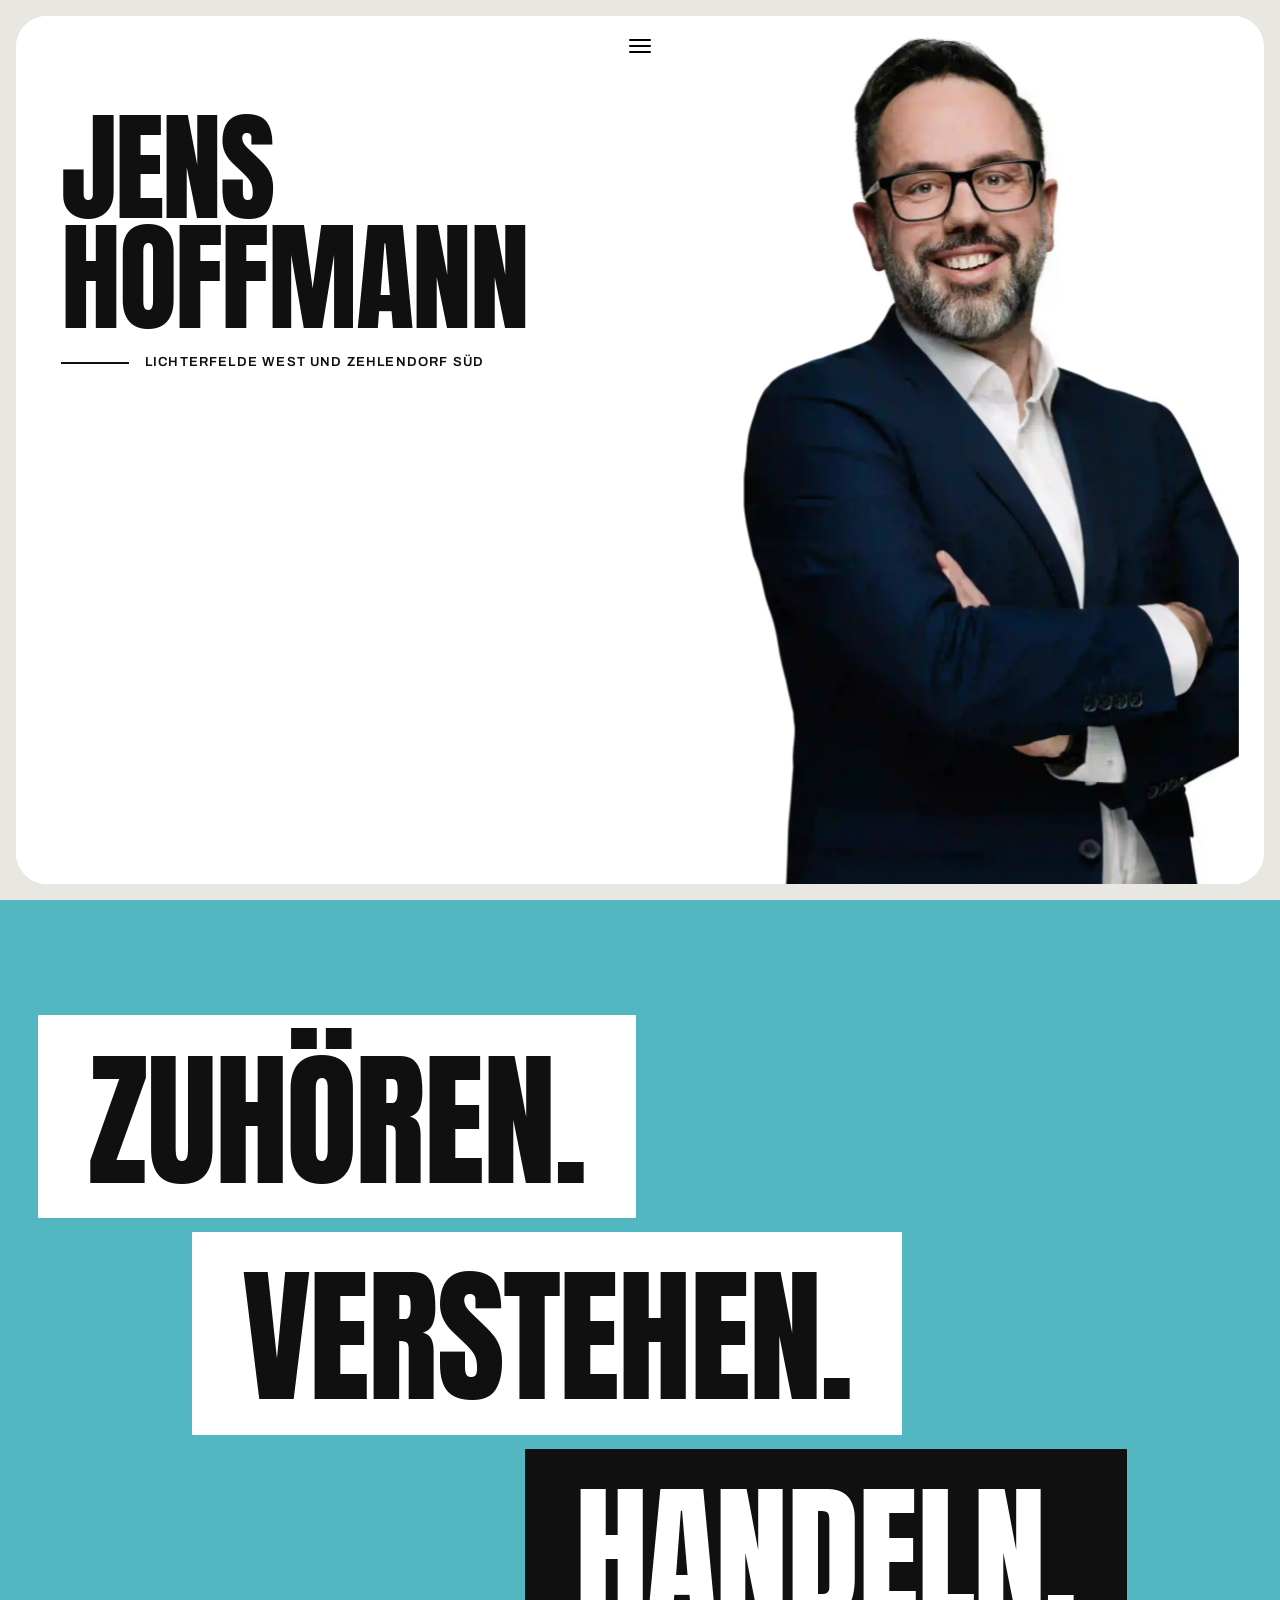
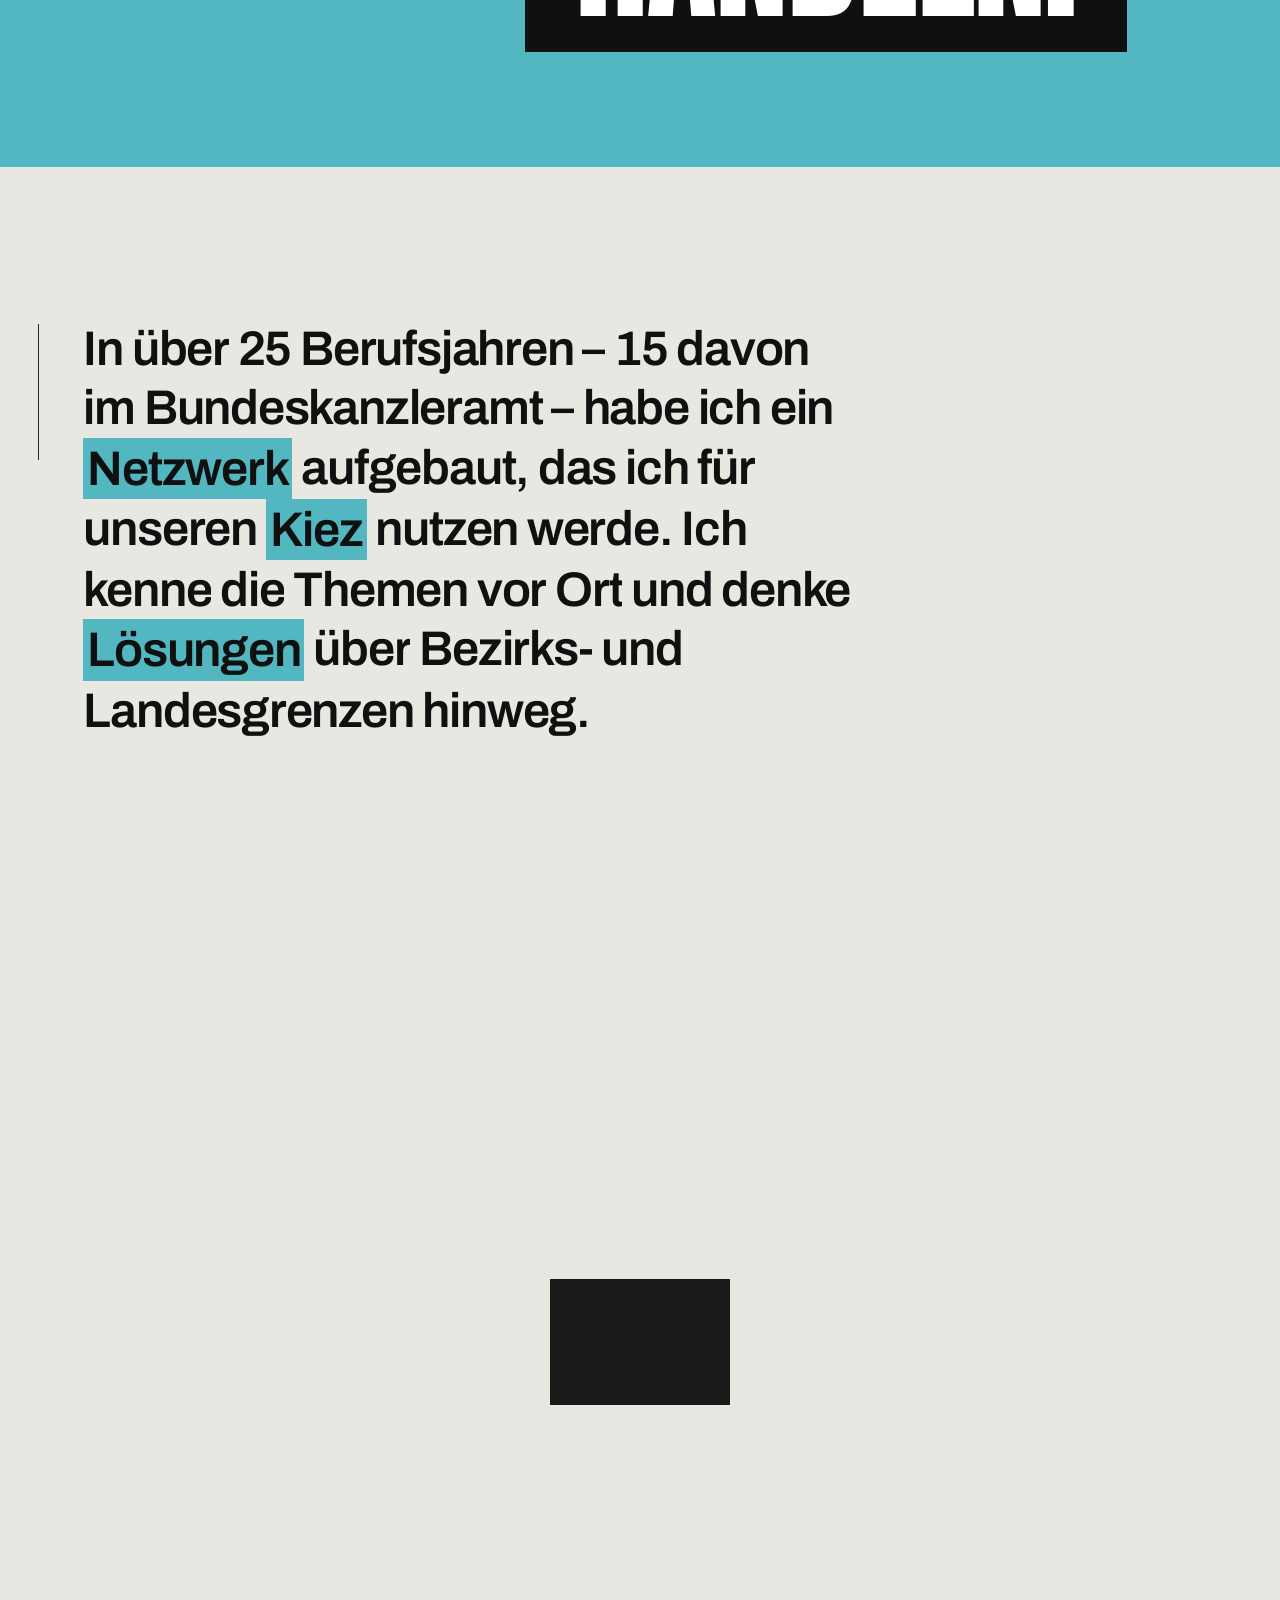
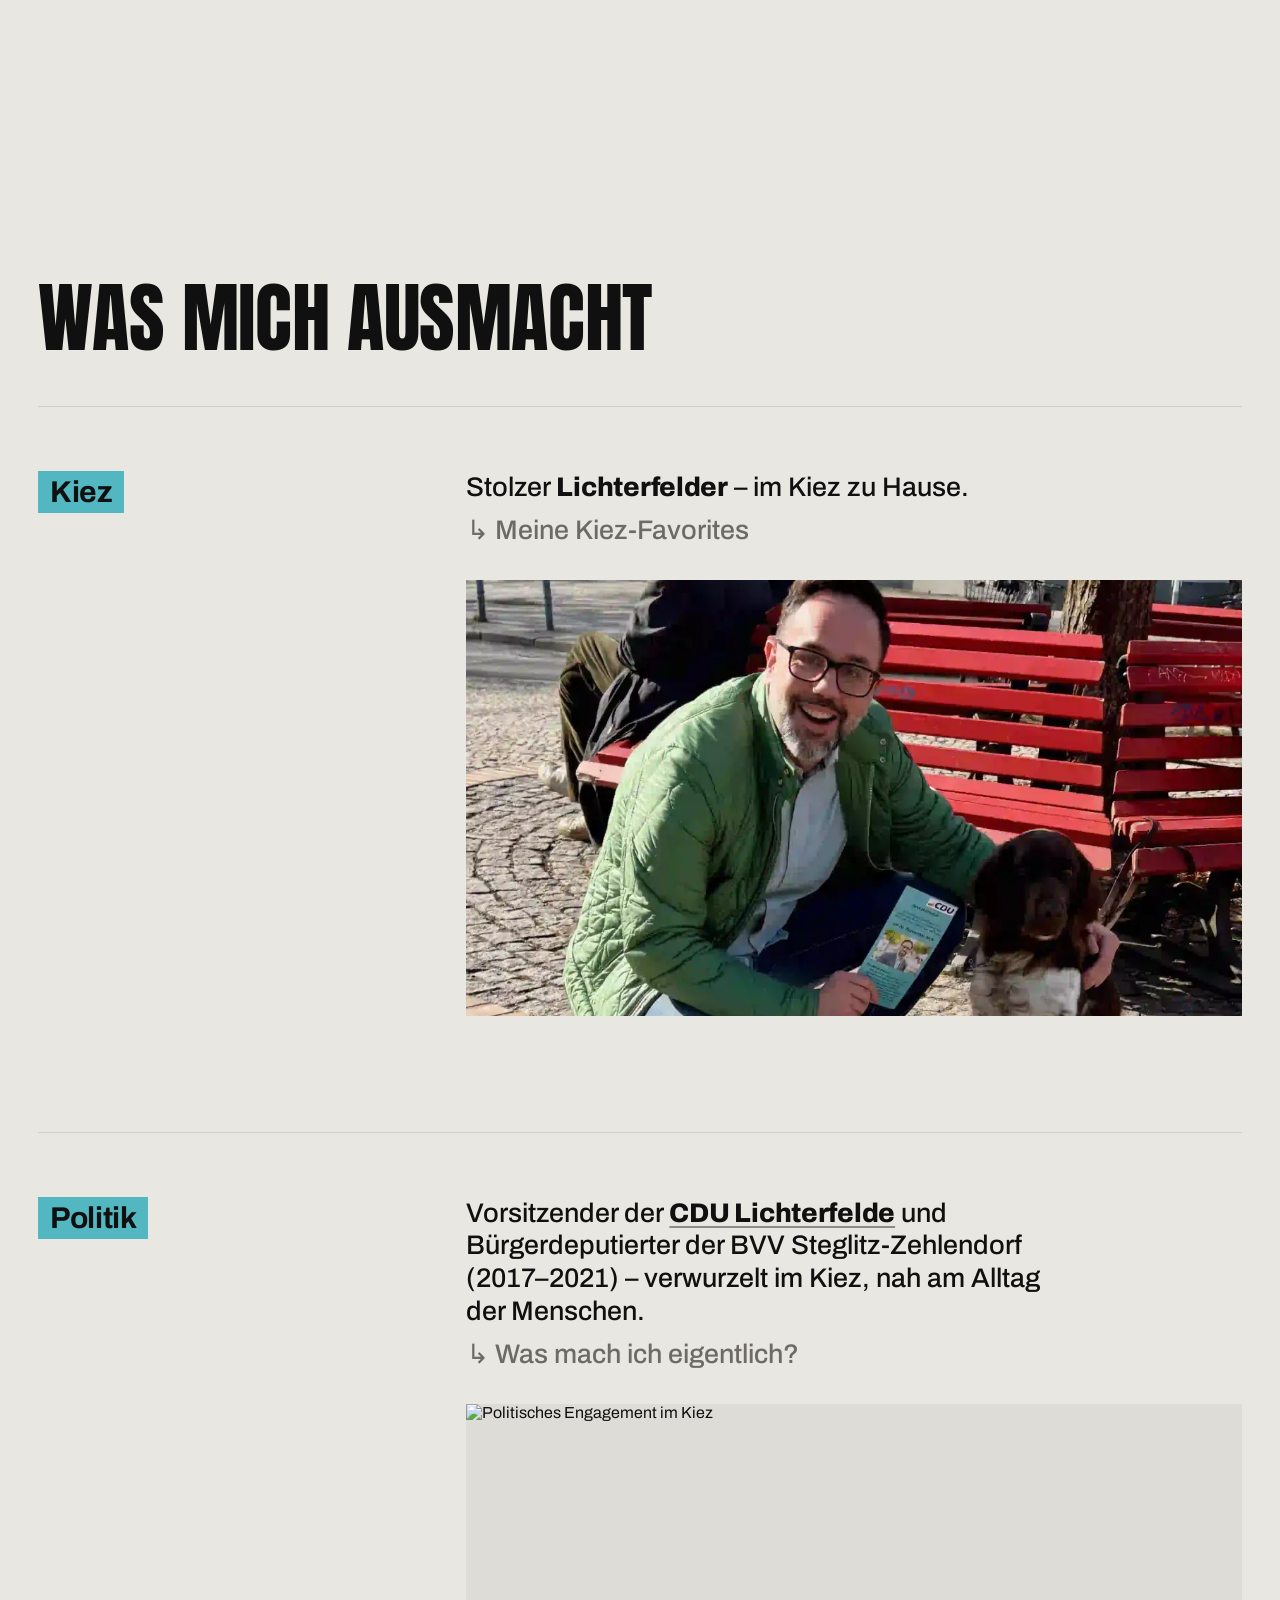
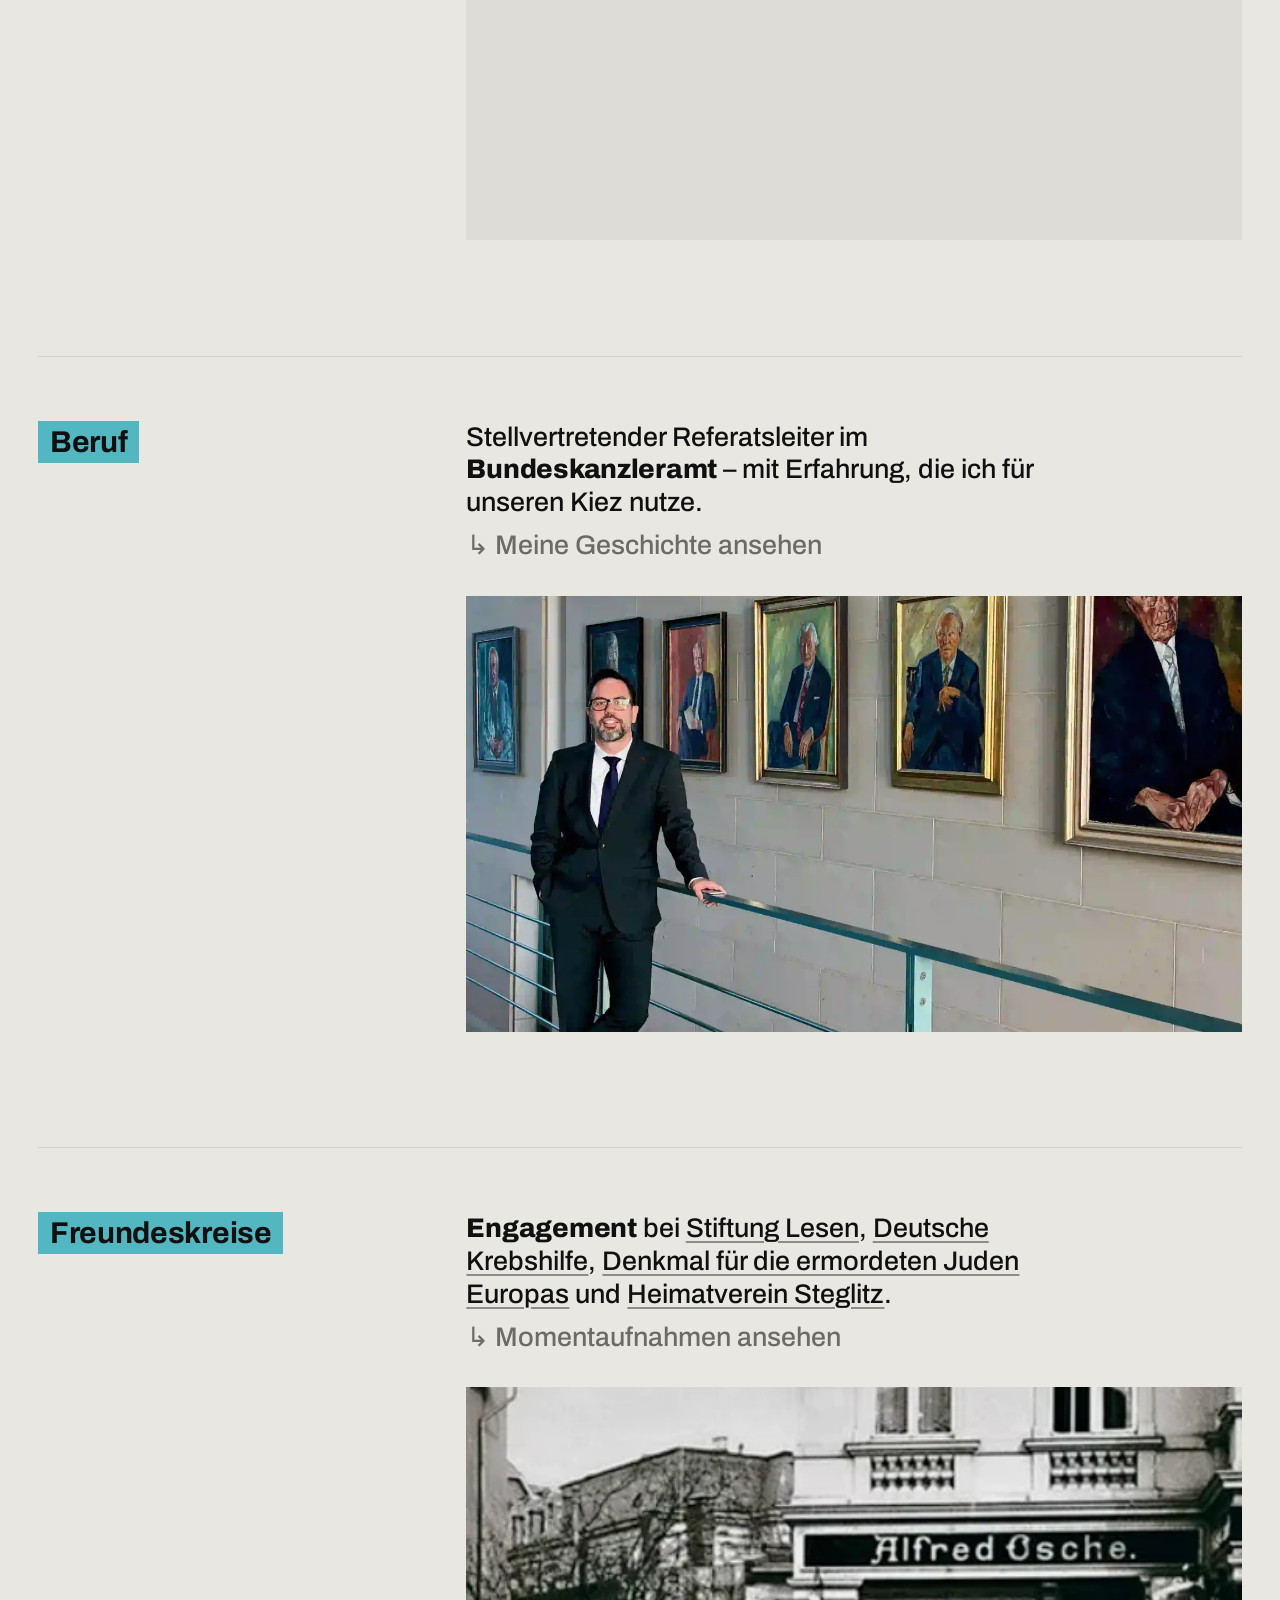
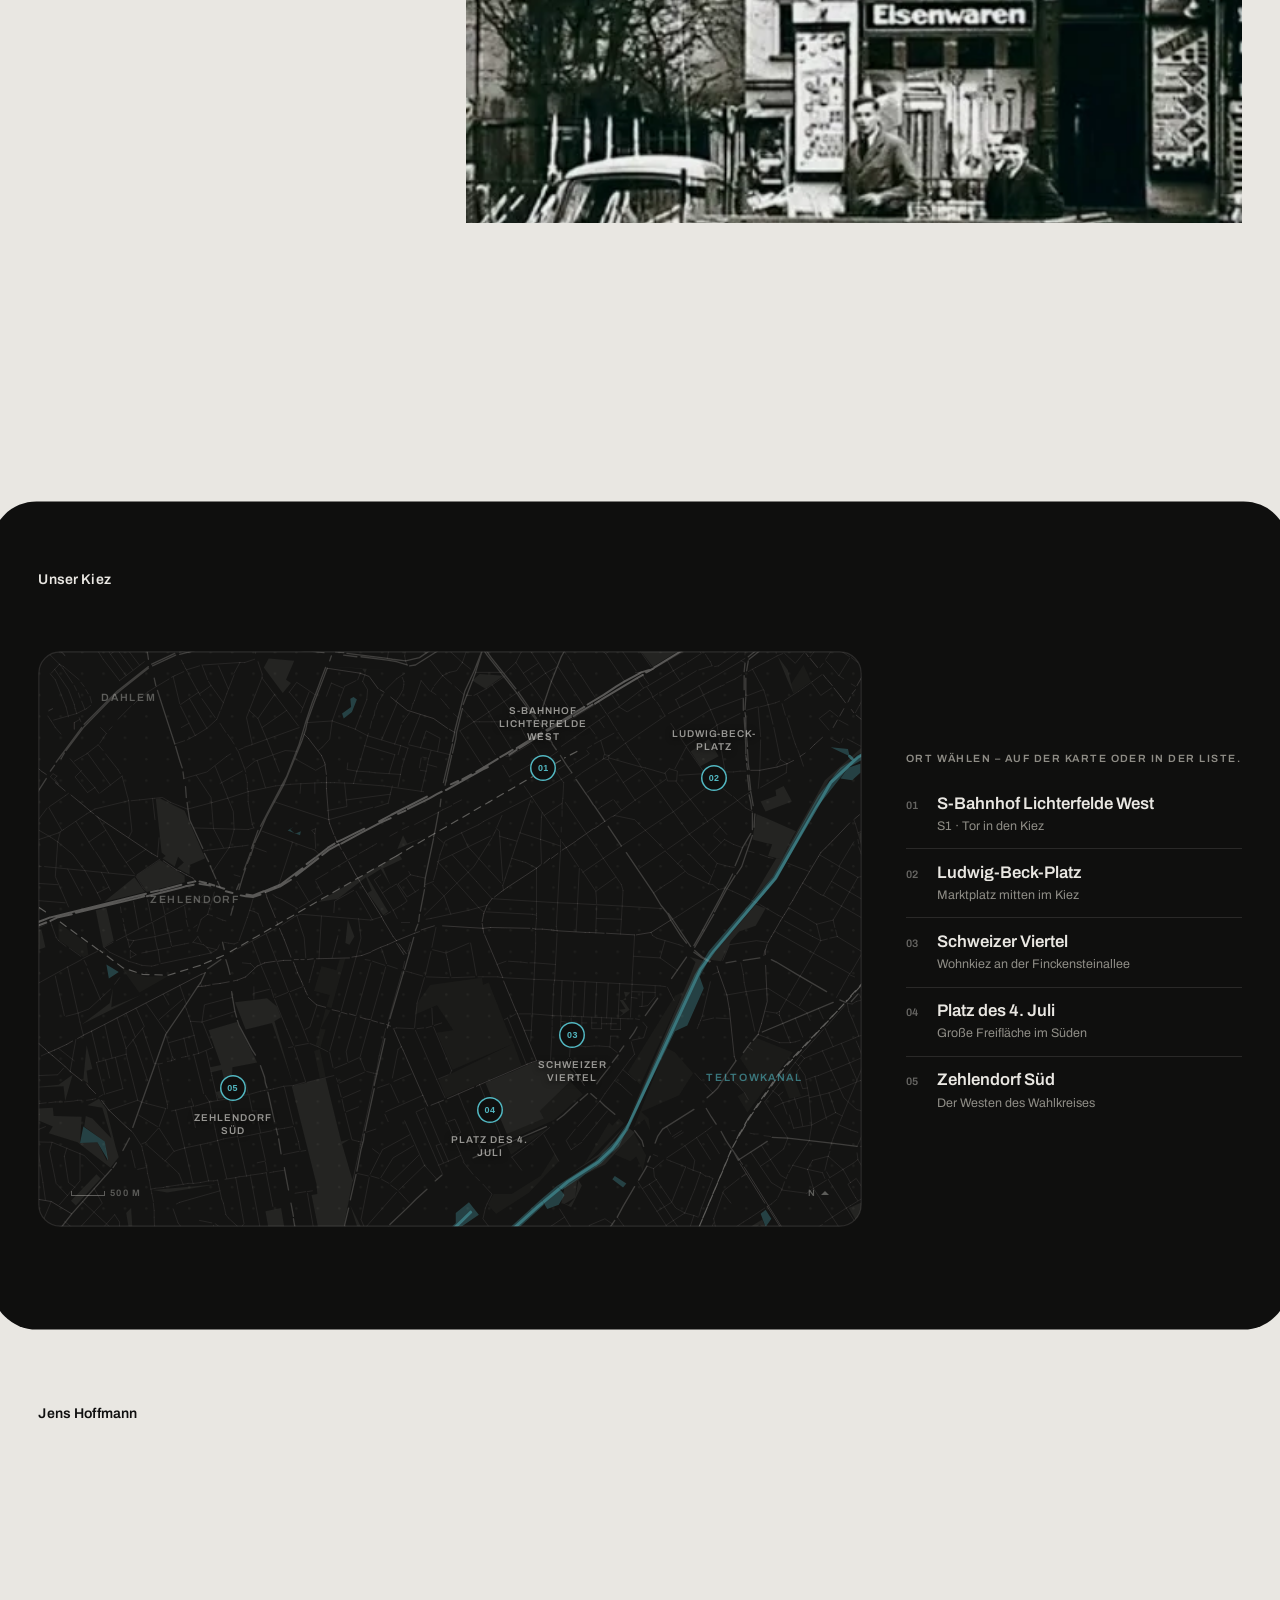
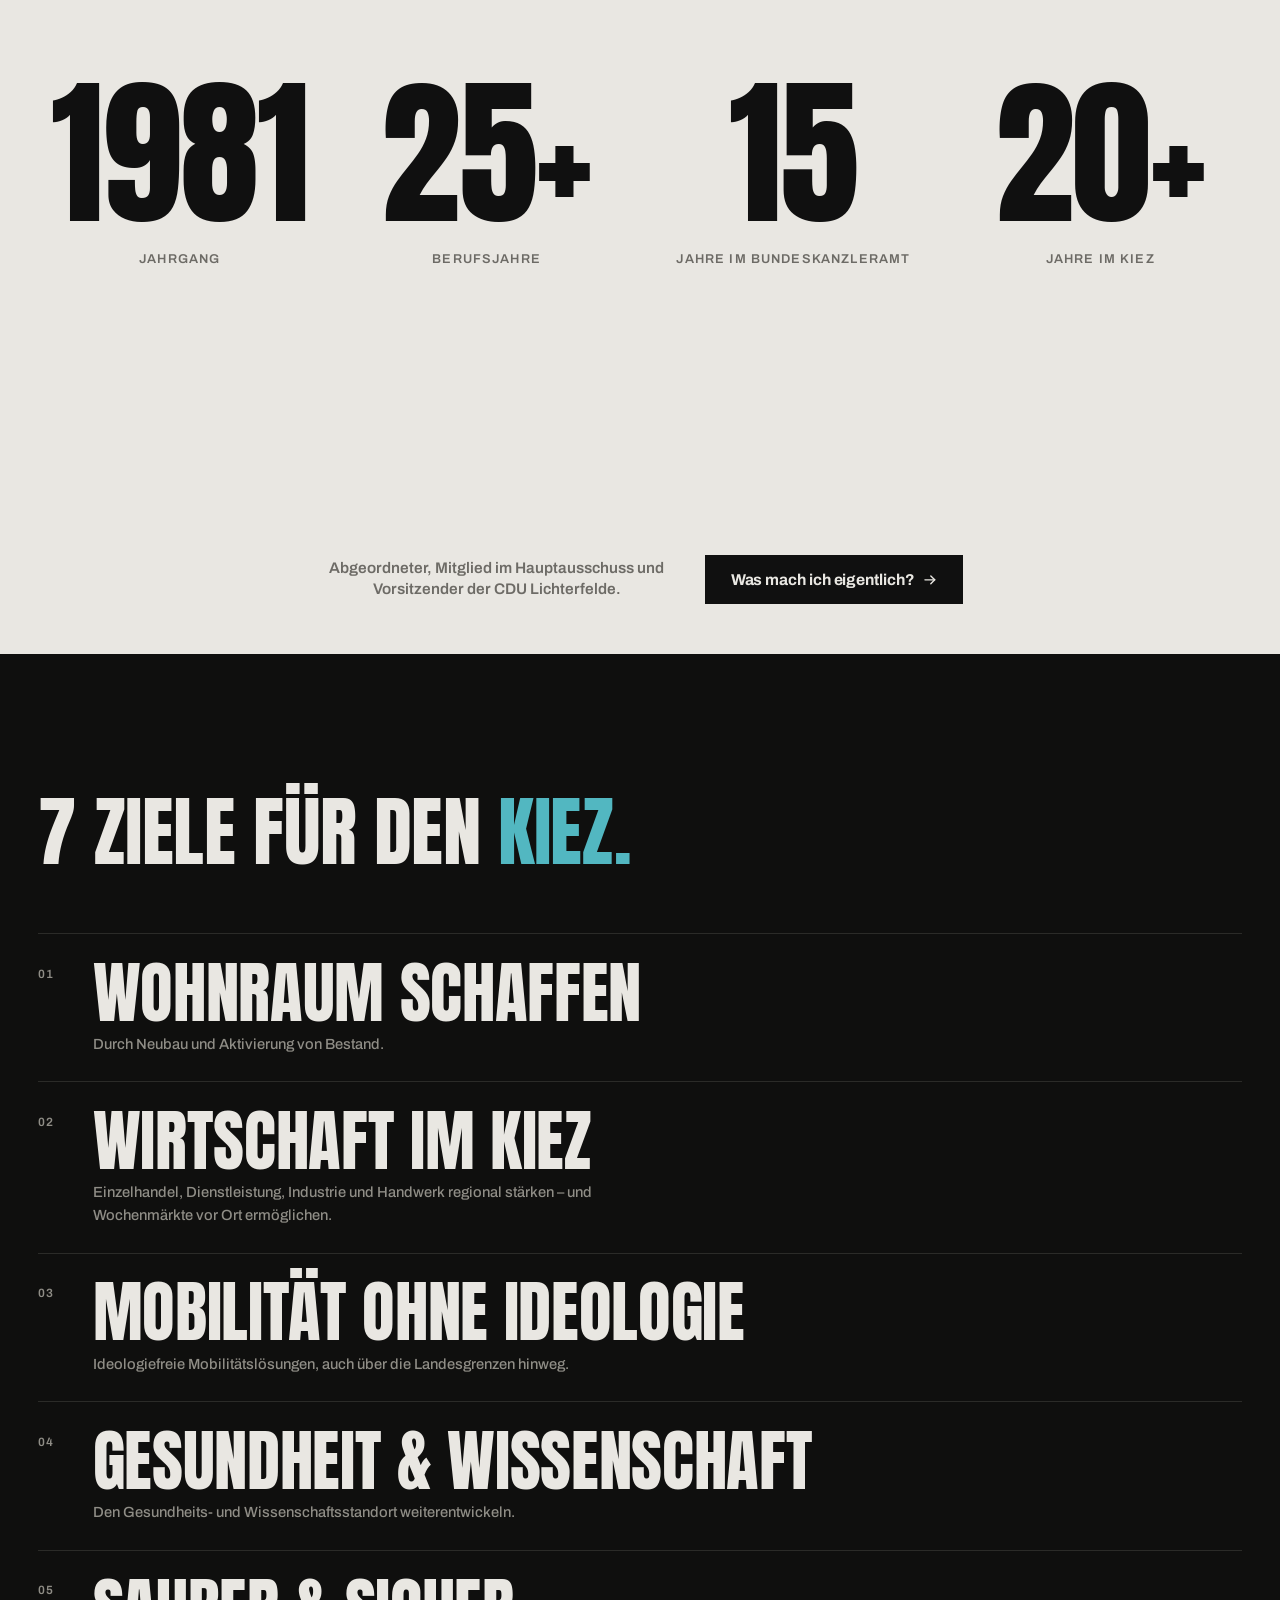
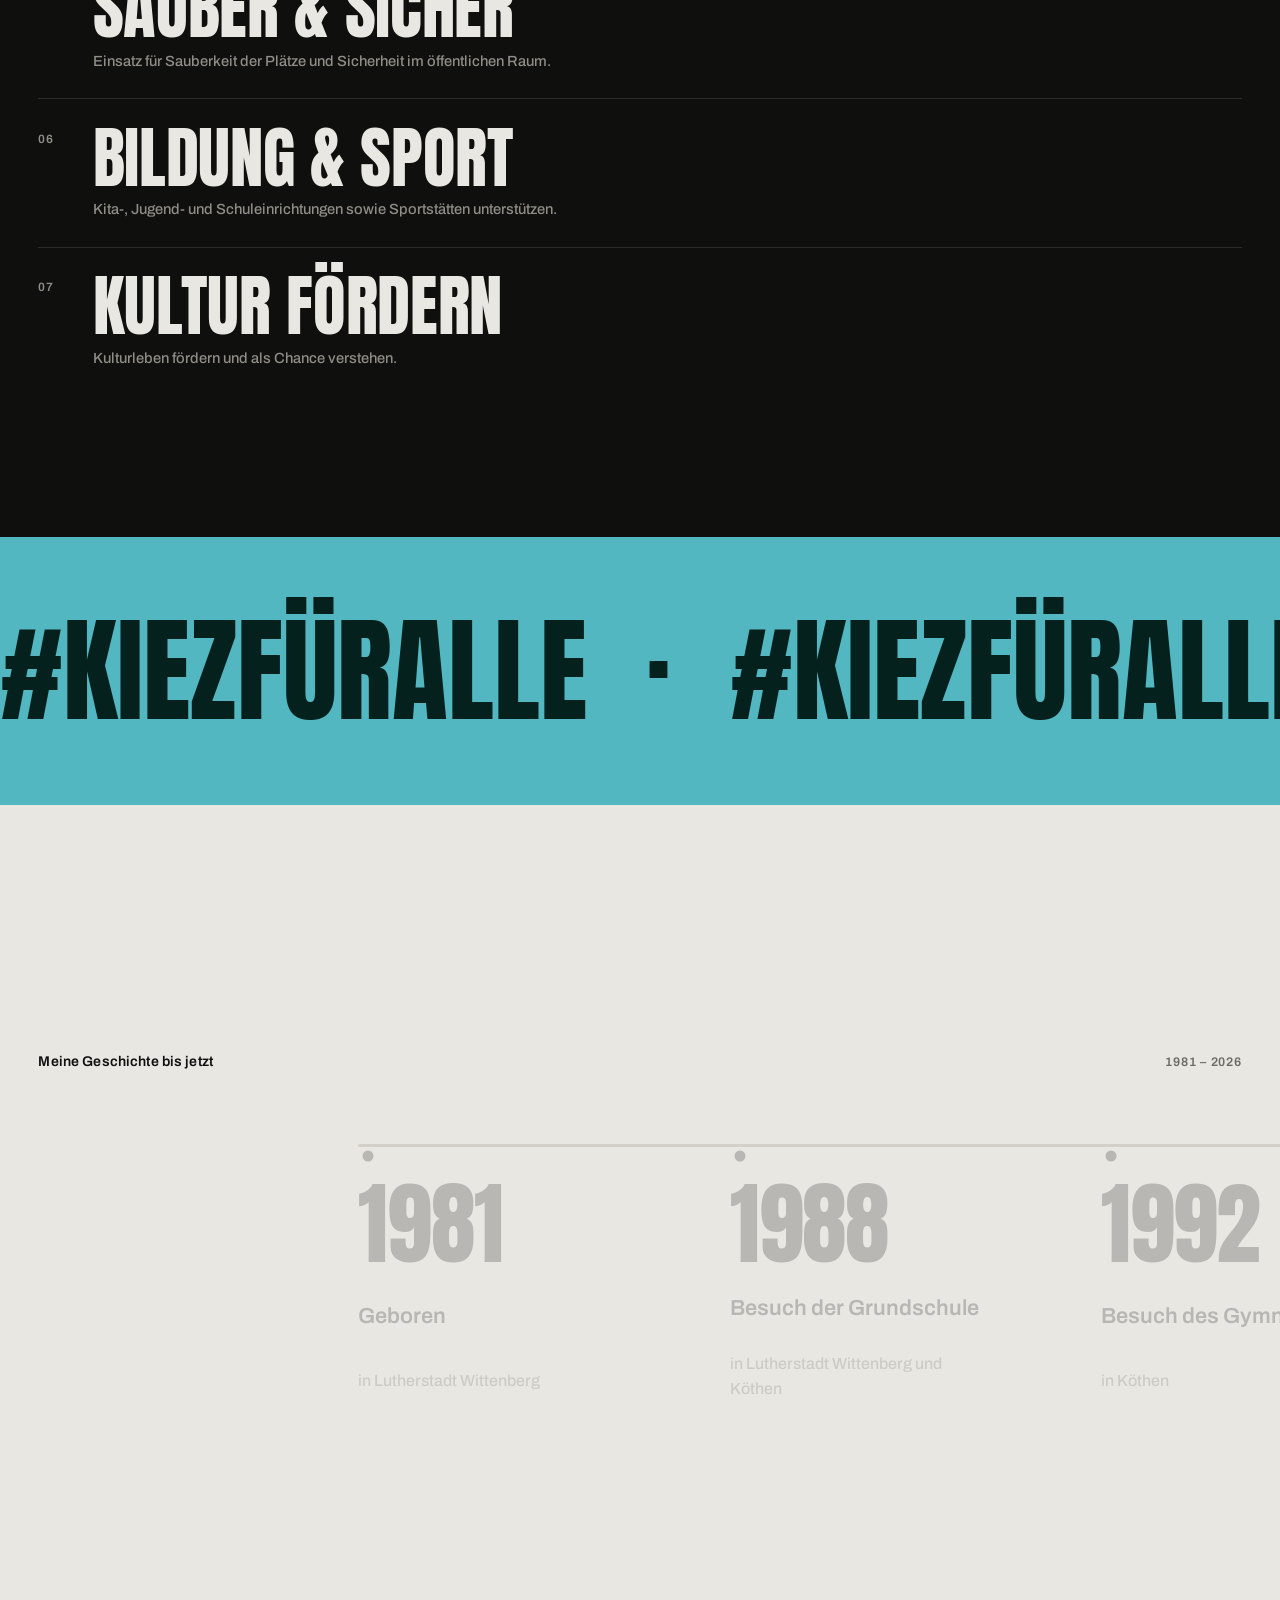
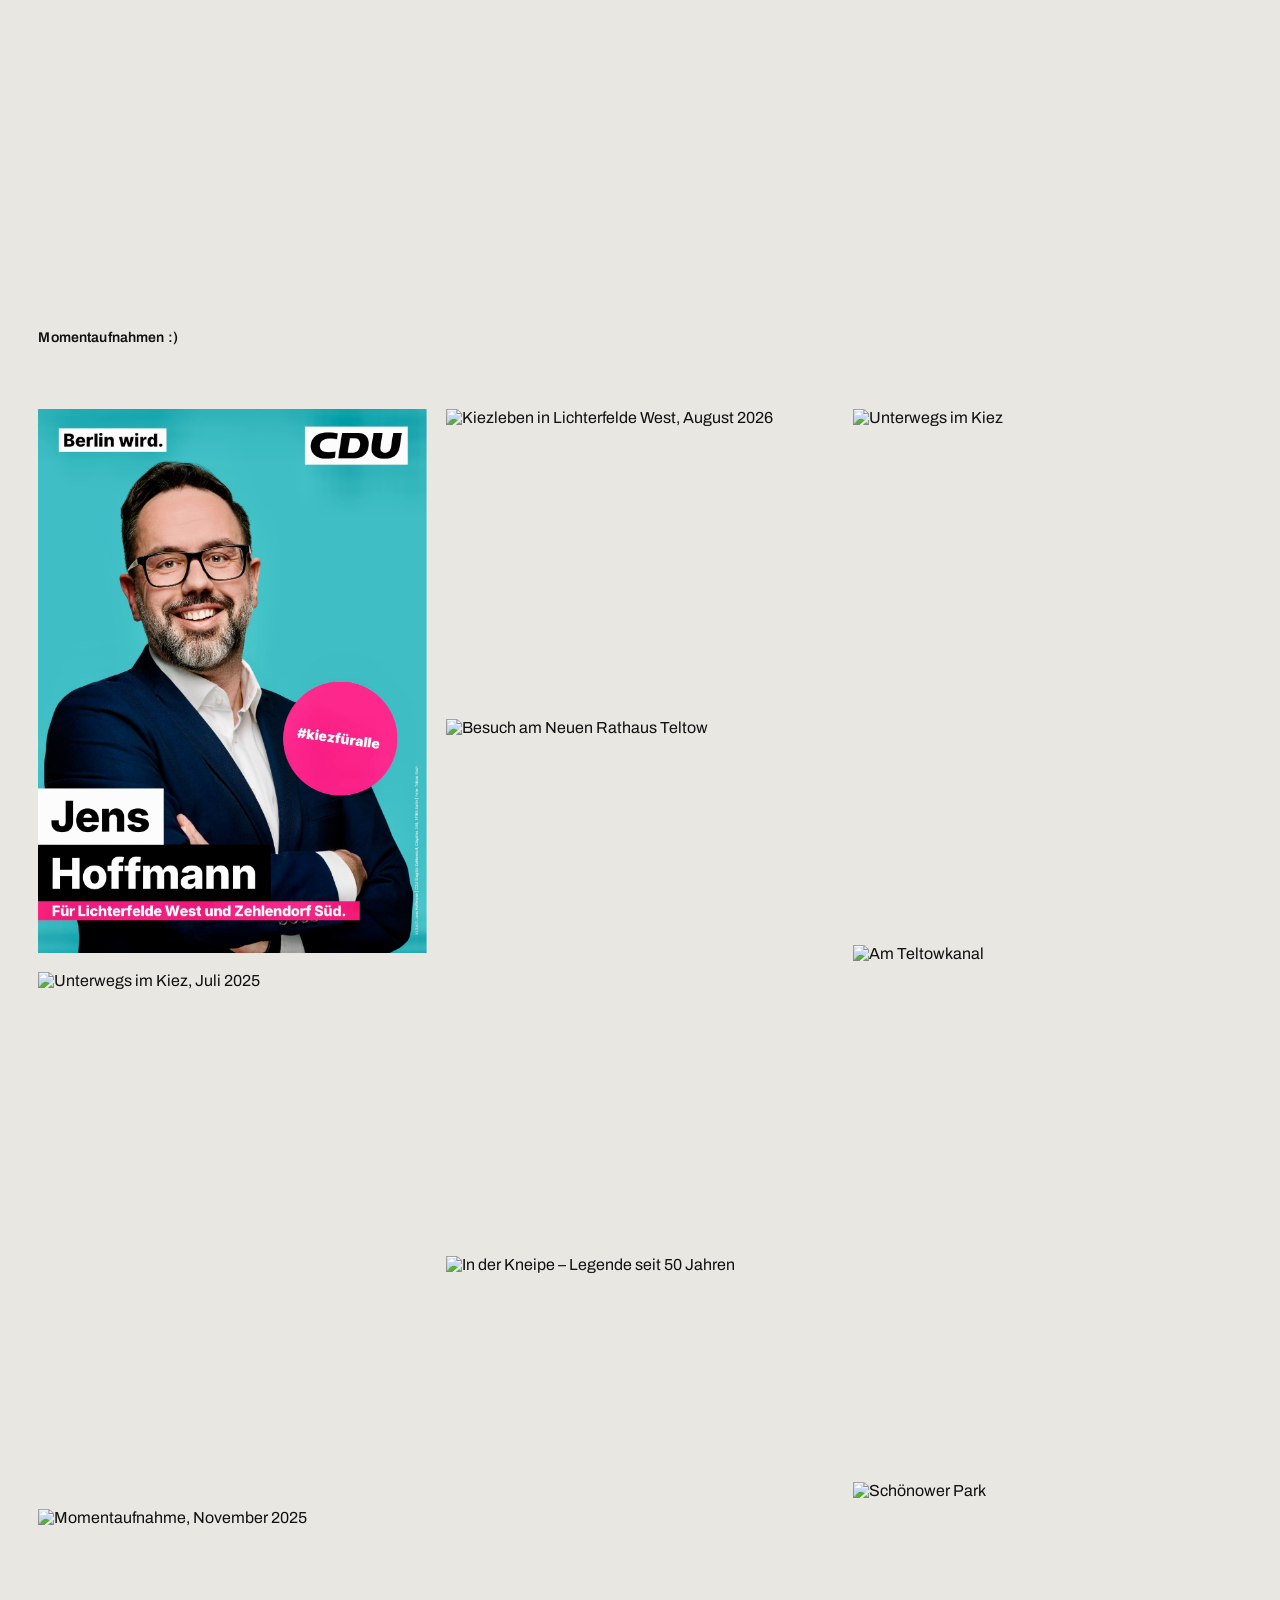
==== commit 2bb4a58b: "Fix asset paths for GitHub Pages subpath deployment. Use relative URLs for scripts, images, icons, a" ====
--- a/index.html
+++ b/index.html
@@ -10,16 +10,16 @@
 
     <title>Jens Hoffmann – Dein direkt gewählter Abgeordneter</title>
 
-    <link rel="icon" href="/favicon.ico" sizes="any" />
-    <link rel="icon" type="image/png" sizes="48x48" href="/favicon-48.png" />
-    <link rel="icon" type="image/png" sizes="192x192" href="/favicon-192.png" />
-    <link rel="apple-touch-icon" href="/apple-touch-icon.png" sizes="180x180" />
+    <link rel="icon" href="favicon.ico" sizes="any" />
+    <link rel="icon" type="image/png" sizes="48x48" href="favicon-48.png" />
+    <link rel="icon" type="image/png" sizes="192x192" href="favicon-192.png" />
+    <link rel="apple-touch-icon" href="apple-touch-icon.png" sizes="180x180" />
 
     <meta property="og:type" content="website" />
     <meta property="og:locale" content="de_DE" />
     <meta property="og:title" content="Jens Hoffmann – Dein direkt gewählter Abgeordneter" />
     <meta property="og:description" content="Dein direkt gewählter Abgeordneter für Lichterfelde West und Zehlendorf Süd. #kiezfüralle" />
-    <meta property="og:image" content="/CDU-LOGO_1200x675px_2026-1.jpg" />
+    <meta property="og:image" content="CDU-LOGO_1200x675px_2026-1.jpg" />
     <meta property="og:image:width" content="1200" />
     <meta property="og:image:height" content="675" />
     <meta property="og:image:alt" content="CDU – Jens Hoffmann für Lichterfelde West und Zehlendorf Süd" />
@@ -28,7 +28,7 @@
     <meta name="twitter:card" content="summary_large_image" />
     <meta name="twitter:title" content="Jens Hoffmann – Dein direkt gewählter Abgeordneter" />
     <meta name="twitter:description" content="Dein direkt gewählter Abgeordneter für Lichterfelde West und Zehlendorf Süd. #kiezfüralle" />
-    <meta name="twitter:image" content="/CDU-LOGO_1200x675px_2026-1.jpg" />
+    <meta name="twitter:image" content="CDU-LOGO_1200x675px_2026-1.jpg" />
     <meta name="twitter:image:alt" content="CDU – Jens Hoffmann für Lichterfelde West und Zehlendorf Süd" />
 
     <link rel="preconnect" href="https://fonts.googleapis.com" />
@@ -39,9 +39,9 @@
     />
     <link rel="preconnect" href="https://res.cloudinary.com" crossorigin />
 
-    <script type="module" crossorigin src="/assets/main-D9YzFPxZ.js"></script>
-    <link rel="stylesheet" crossorigin href="/assets/main-D0NEMW_q.css">
-    <link rel="stylesheet" href="/assets/unterseiten.css">
+    <script type="module" crossorigin src="assets/main-D9YzFPxZ.js"></script>
+    <link rel="stylesheet" crossorigin href="assets/main-D0NEMW_q.css">
+    <link rel="stylesheet" href="assets/unterseiten.css">
   </head>
 
   <body>
@@ -49,7 +49,7 @@
       <div class="preloader__inner">
         <div class="preloader__line-row">
           <div class="preloader__sig-wrap" aria-hidden="true">
-            <img class="preloader__sig-img" src="/Group 13.svg" alt="" width="892" height="679" decoding="async" />
+            <img class="preloader__sig-img" src="Group 13.svg" alt="" width="892" height="679" decoding="async" />
           </div>
           <span class="preloader__line" aria-hidden="true"></span>
         </div>
@@ -102,8 +102,8 @@
           <div class="hero__shell">
             <div class="hero__frame">
               <picture>
-                <source type="image/avif" srcset="/assets/hero/start-1440.avif 1440w, /assets/hero/start-2560.avif 2560w, /assets/hero/start-3840.avif 3840w" sizes="104vw" />
-                <img src="/assets/hero/start-2560.webp" srcset="/assets/hero/start-1440.webp 1440w, /assets/hero/start-2560.webp 2560w, /assets/hero/start-3840.webp 3840w" sizes="104vw" alt="Porträt von Jens Hoffmann" width="3840" height="2398" fetchpriority="high" decoding="async" />
+                <source type="image/avif" srcset="assets/hero/start-1440.avif 1440w, assets/hero/start-2560.avif 2560w, assets/hero/start-3840.avif 3840w" sizes="104vw" />
+                <img src="assets/hero/start-2560.webp" srcset="assets/hero/start-1440.webp 1440w, assets/hero/start-2560.webp 2560w, assets/hero/start-3840.webp 3840w" sizes="104vw" alt="Porträt von Jens Hoffmann" width="3840" height="2398" fetchpriority="high" decoding="async" />
               </picture>
 
               <div class="hero__content">
@@ -180,7 +180,7 @@
                   <a class="bento-row__more" href="#wahlkreis"><span aria-hidden="true">↳</span> Meine Kiez-Favorites</a>
                 </div>
                 <figure class="bento-row__media">
-                  <img class="img--portrait img--focus-down" src="/assets/img/bild-3-1100.webp" alt="Lichterfelde West, am Bahnhof" width="1100" height="2123" loading="lazy" decoding="async" />
+                  <img class="img--portrait img--focus-down" src="assets/img/bild-3-1100.webp" alt="Lichterfelde West, am Bahnhof" width="1100" height="2123" loading="lazy" decoding="async" />
                 </figure>
               </div>
             </article>
@@ -210,7 +210,7 @@
                   <a class="bento-row__more" href="#timeline"><span aria-hidden="true">↳</span> Meine Geschichte ansehen</a>
                 </div>
                 <figure class="bento-row__media">
-                  <img class="img--portrait" src="/assets/img/bild-4-1400.webp" alt="Im Gespräch – Bundesadler" width="1400" height="1868" loading="lazy" decoding="async" />
+                  <img class="img--portrait" src="assets/img/bild-4-1400.webp" alt="Im Gespräch – Bundesadler" width="1400" height="1868" loading="lazy" decoding="async" />
                 </figure>
               </div>
             </article>
@@ -225,7 +225,7 @@
                   <a class="bento-row__more" href="#momentaufnahmen"><span aria-hidden="true">↳</span> Momentaufnahmen ansehen</a>
                 </div>
                 <figure class="bento-row__media">
-                  <img class="img--portrait" src="/Bild 5.webp" alt="Engagement und Freundeskreise" width="498" height="559" loading="lazy" decoding="async" />
+                  <img class="img--portrait" src="Bild 5.webp" alt="Engagement und Freundeskreise" width="498" height="559" loading="lazy" decoding="async" />
                 </figure>
               </div>
             </article>
@@ -243,7 +243,7 @@
             <div class="map__plane">
               <img
                 class="map__base"
-                src="/kiez-map.svg"
+                src="kiez-map.svg"
                 alt="Karte von Lichterfelde West und Zehlendorf Süd mit Straßennetz, S-Bahn-Strecken und dem Teltowkanal"
                 width="1000"
                 height="700"
@@ -263,7 +263,7 @@
                   </button>
                   <span class="map__label" aria-hidden="true">S-Bahnhof<br />Lichterfelde West</span>
                   <figure class="map__card" id="kiez-1">
-                    <img class="img--portrait img--focus-top" src="/assets/img/bild-6-900.webp" alt="Am S-Bahnhof Lichterfelde West" width="900" height="1200" loading="lazy" decoding="async" />
+                    <img class="img--portrait img--focus-top" src="assets/img/bild-6-900.webp" alt="Am S-Bahnhof Lichterfelde West" width="900" height="1200" loading="lazy" decoding="async" />
                     <figcaption>S-Bahnhof Lichterfelde West</figcaption>
                   </figure>
                 </li>
@@ -287,7 +287,7 @@
                   </button>
                   <span class="map__label" aria-hidden="true">Schweizer Viertel</span>
                   <figure class="map__card" id="kiez-3">
-                    <img class="img--portrait img--focus-up" src="/Bild 7.webp" alt="Im Schweizer Viertel" width="1026" height="1407" loading="lazy" decoding="async" />
+                    <img class="img--portrait img--focus-up" src="Bild 7.webp" alt="Im Schweizer Viertel" width="1026" height="1407" loading="lazy" decoding="async" />
                     <figcaption>Schweizer Viertel</figcaption>
                   </figure>
                 </li>
@@ -299,7 +299,7 @@
                   </button>
                   <span class="map__label" aria-hidden="true">Platz des 4. Juli</span>
                   <figure class="map__card" id="kiez-4">
-                    <img class="img--portrait img--focus-up" src="/assets/img/bild-8-900.webp" alt="Am Platz des 4. Juli" width="900" height="1394" loading="lazy" decoding="async" />
+                    <img class="img--portrait img--focus-up" src="assets/img/bild-8-900.webp" alt="Am Platz des 4. Juli" width="900" height="1394" loading="lazy" decoding="async" />
                     <figcaption>Platz des 4. Juli</figcaption>
                   </figure>
                 </li>
@@ -311,7 +311,7 @@
                   </button>
                   <span class="map__label" aria-hidden="true">Zehlendorf Süd</span>
                   <figure class="map__card" id="kiez-5">
-                    <img class="img--focus-up" src="/Bild 9.webp" alt="In Zehlendorf Süd" width="1281" height="1351" loading="lazy" decoding="async" />
+                    <img class="img--focus-up" src="Bild 9.webp" alt="In Zehlendorf Süd" width="1281" height="1351" loading="lazy" decoding="async" />
                     <figcaption>Zehlendorf Süd</figcaption>
                   </figure>
                 </li>
@@ -388,7 +388,7 @@
 
           <div class="person__cta reveal">
             <p class="person__ctatext">Abgeordneter, Mitglied im Hauptausschuss und Vorsitzender der CDU Lichterfelde.</p>
-            <a class="btn btn--lg" href="aufgaben.html">Was mach ich eigentlich? <svg class="icon icon--inline" aria-hidden="true"><use href="/assets/icons.svg#i-arrow-right"/></svg></a>
+            <a class="btn btn--lg" href="aufgaben.html">Was mach ich eigentlich? <svg class="icon icon--inline" aria-hidden="true"><use href="assets/icons.svg#i-arrow-right"/></svg></a>
           </div>
         </section>
 
@@ -544,7 +544,7 @@
                   <p class="station__year">Jetzt</p>
                   <h3 class="station__title">Meine Reise im Abgeordnetenhaus</h3>
                   <p class="station__text">Direkt gewählt – und ab hier nehme ich dich Schritt für Schritt mit.</p>
-                  <a class="btn station__cta" href="parlamentarische-reise.html">Meine Reise ansehen <svg class="icon icon--inline" aria-hidden="true"><use href="/assets/icons.svg#i-arrow-right"/></svg></a>
+                  <a class="btn station__cta" href="parlamentarische-reise.html">Meine Reise ansehen <svg class="icon icon--inline" aria-hidden="true"><use href="assets/icons.svg#i-arrow-right"/></svg></a>
                 </li>
               </ol>
             </div>
@@ -556,7 +556,7 @@
           </div>
 
           <div class="gallery__grid" id="gallery">
-            <figure class="gallery__item"><img class="img--portrait" src="/wahlplakat-jens-hoffmann.jpeg" alt="Wahlplakat Jens Hoffmann – #kiezfüralle für Lichterfelde West und Zehlendorf Süd" width="1206" height="1691" loading="lazy" decoding="async" /></figure>
+            <figure class="gallery__item"><img class="img--portrait" src="wahlplakat-jens-hoffmann.jpeg" alt="Wahlplakat Jens Hoffmann – #kiezfüralle für Lichterfelde West und Zehlendorf Süd" width="1206" height="1691" loading="lazy" decoding="async" /></figure>
             <figure class="gallery__item"><img class="img--portrait img--focus-up" src="https://res.cloudinary.com/dqcdbdt4v/image/upload/f_auto,q_auto,w_560/jens-hoffmann/momentaufnahmen/foto-27-07-25" alt="Unterwegs im Kiez, Juli 2025" width="750" height="1000" loading="lazy" decoding="async" /></figure>
             <figure class="gallery__item"><img class="img--portrait img--focus-up" src="https://res.cloudinary.com/dqcdbdt4v/image/upload/f_auto,q_auto,w_560/jens-hoffmann/momentaufnahmen/foto-08-11-25" alt="Momentaufnahme, November 2025" width="750" height="1000" loading="lazy" decoding="async" /></figure>
             <figure class="gallery__item"><img class="img--portrait img--focus-up" src="https://res.cloudinary.com/dqcdbdt4v/image/upload/f_auto,q_auto,w_560/jens-hoffmann/momentaufnahmen/foto-13-08-25" alt="Politisches Engagement im Kiez, August 2025" width="750" height="1000" loading="lazy" decoding="async" /></figure>
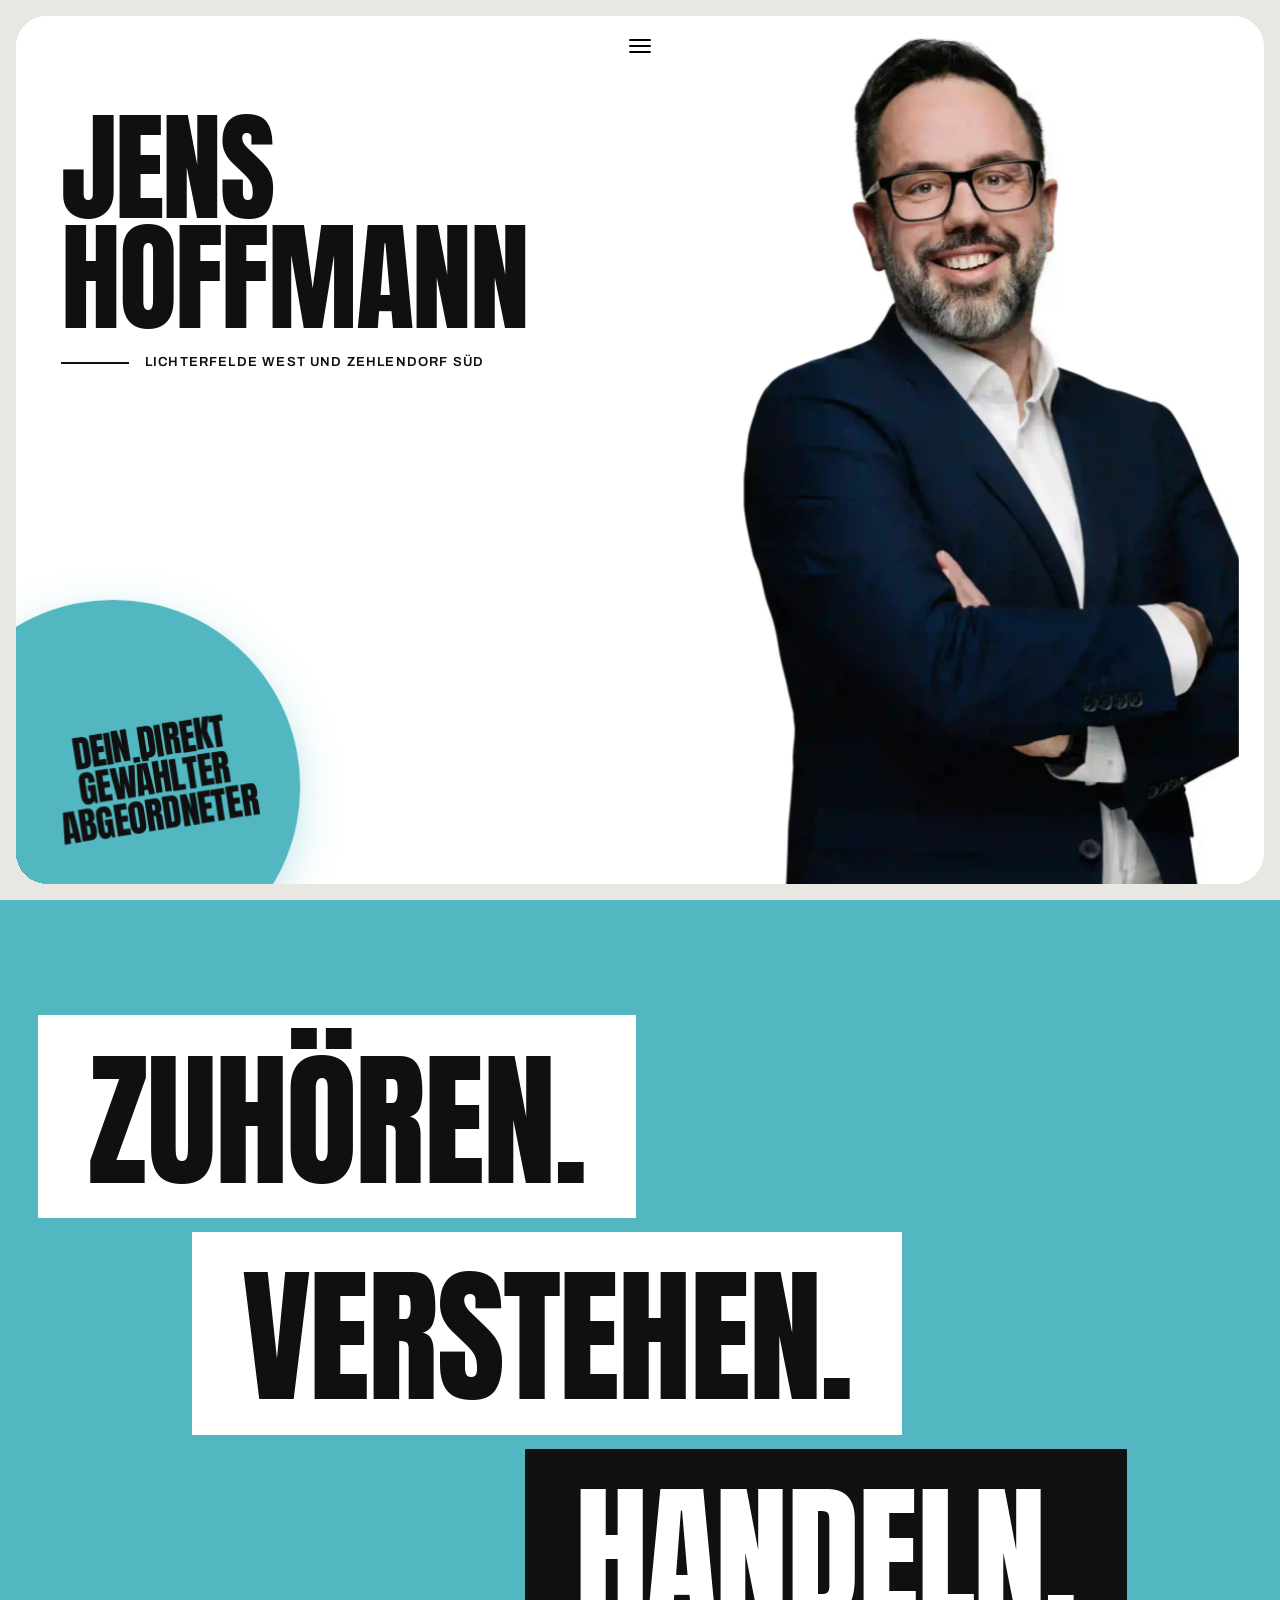
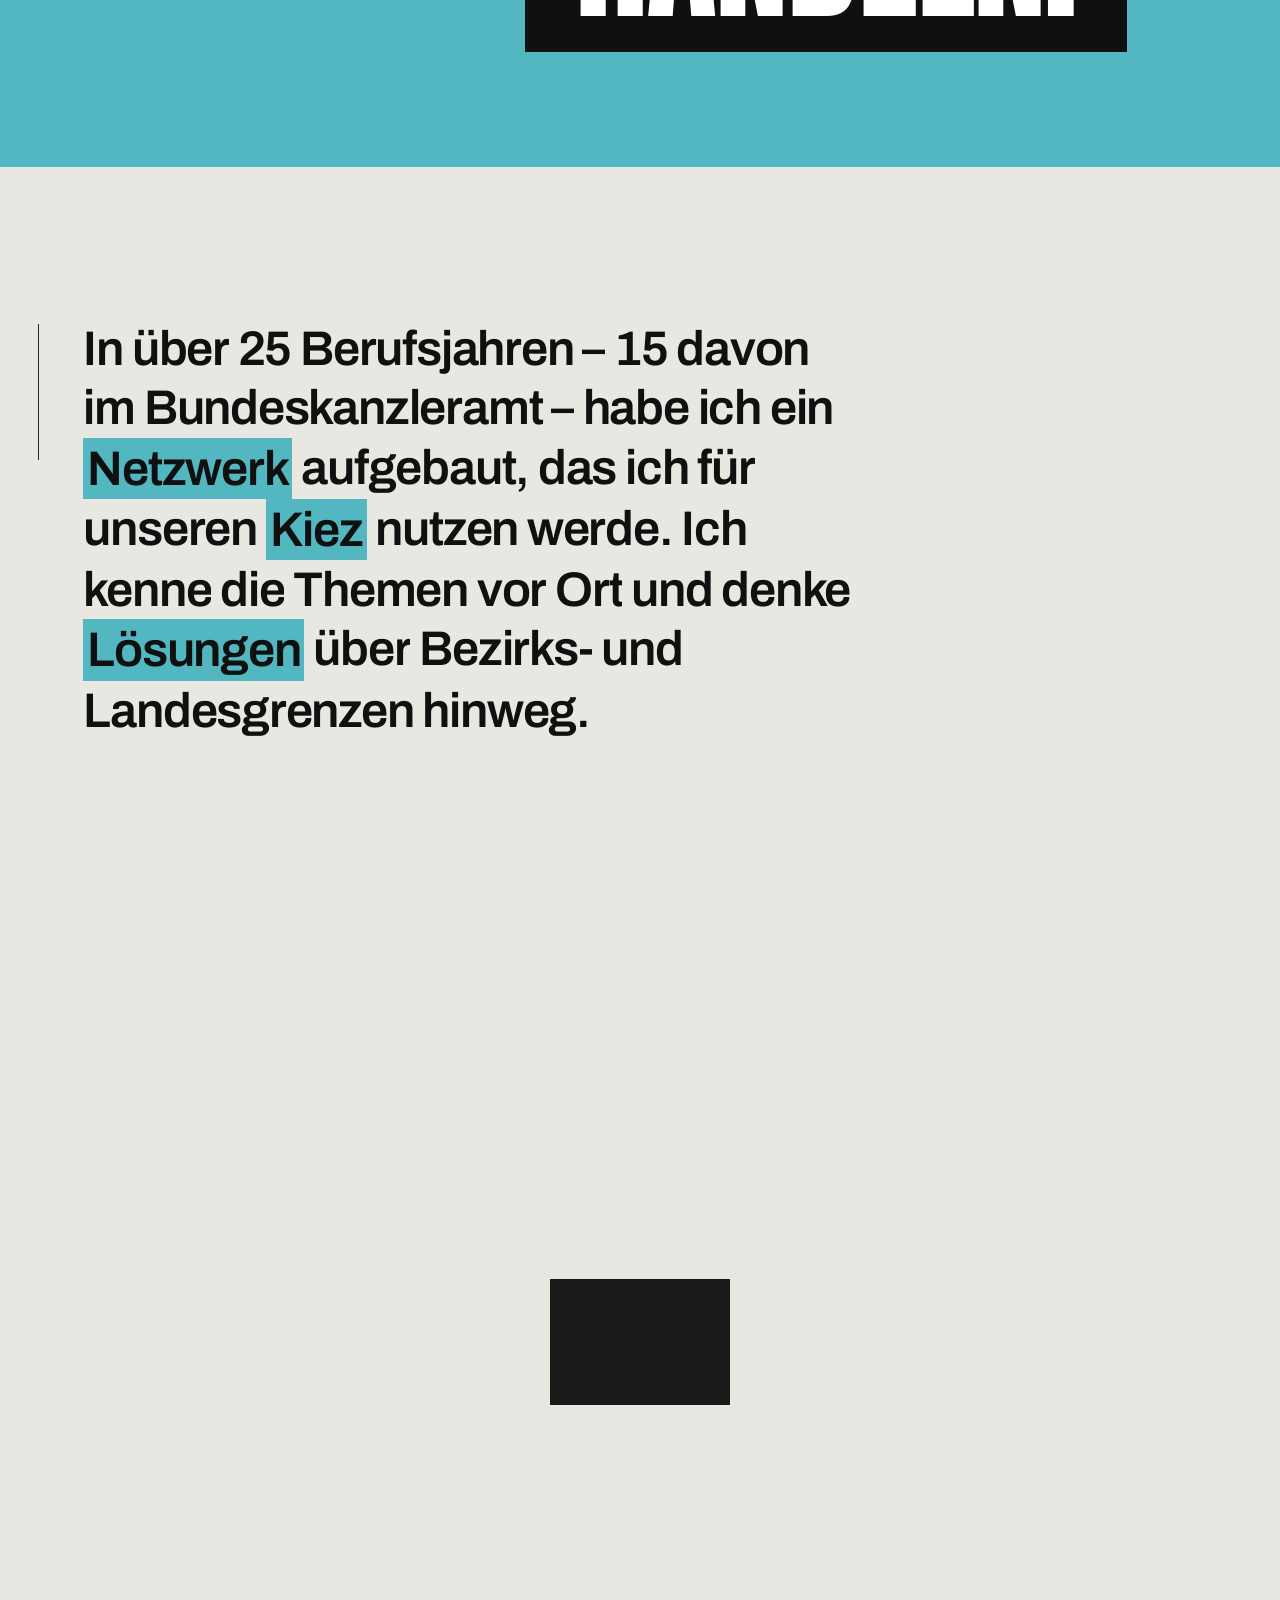
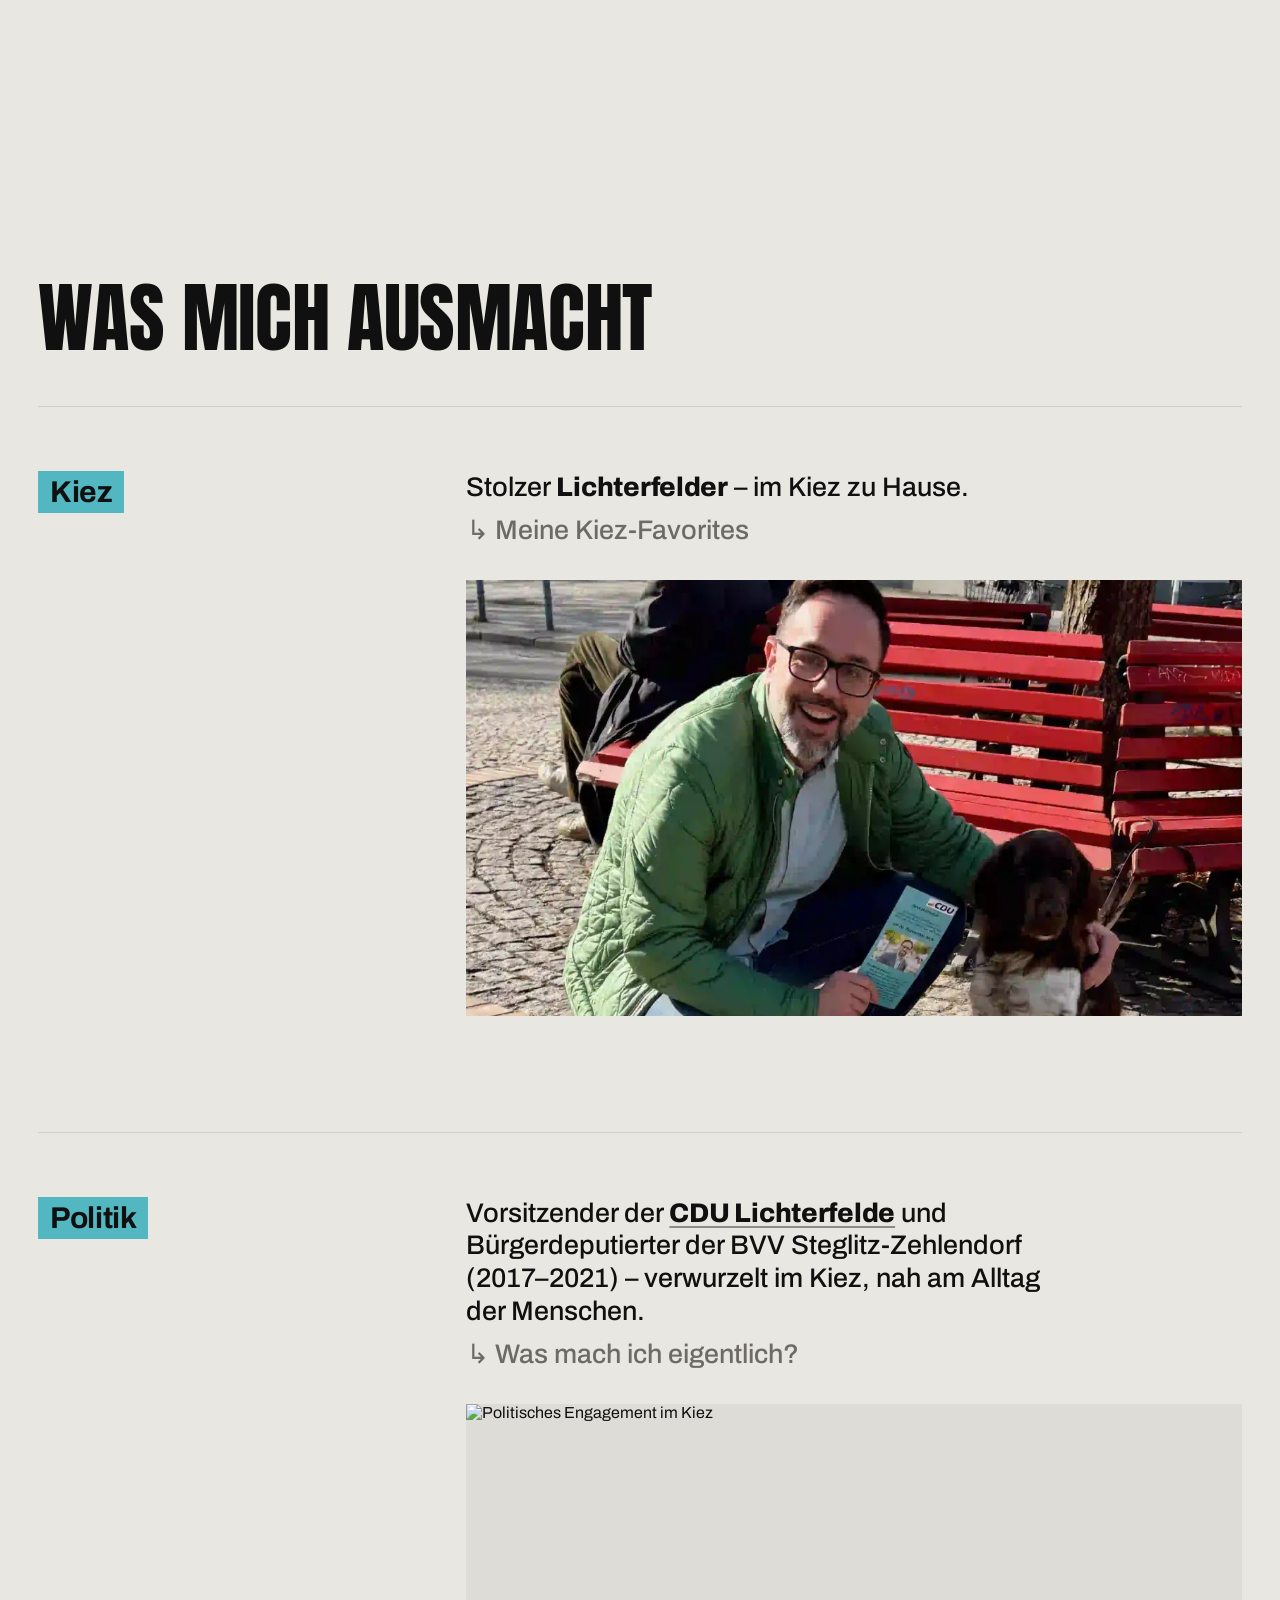
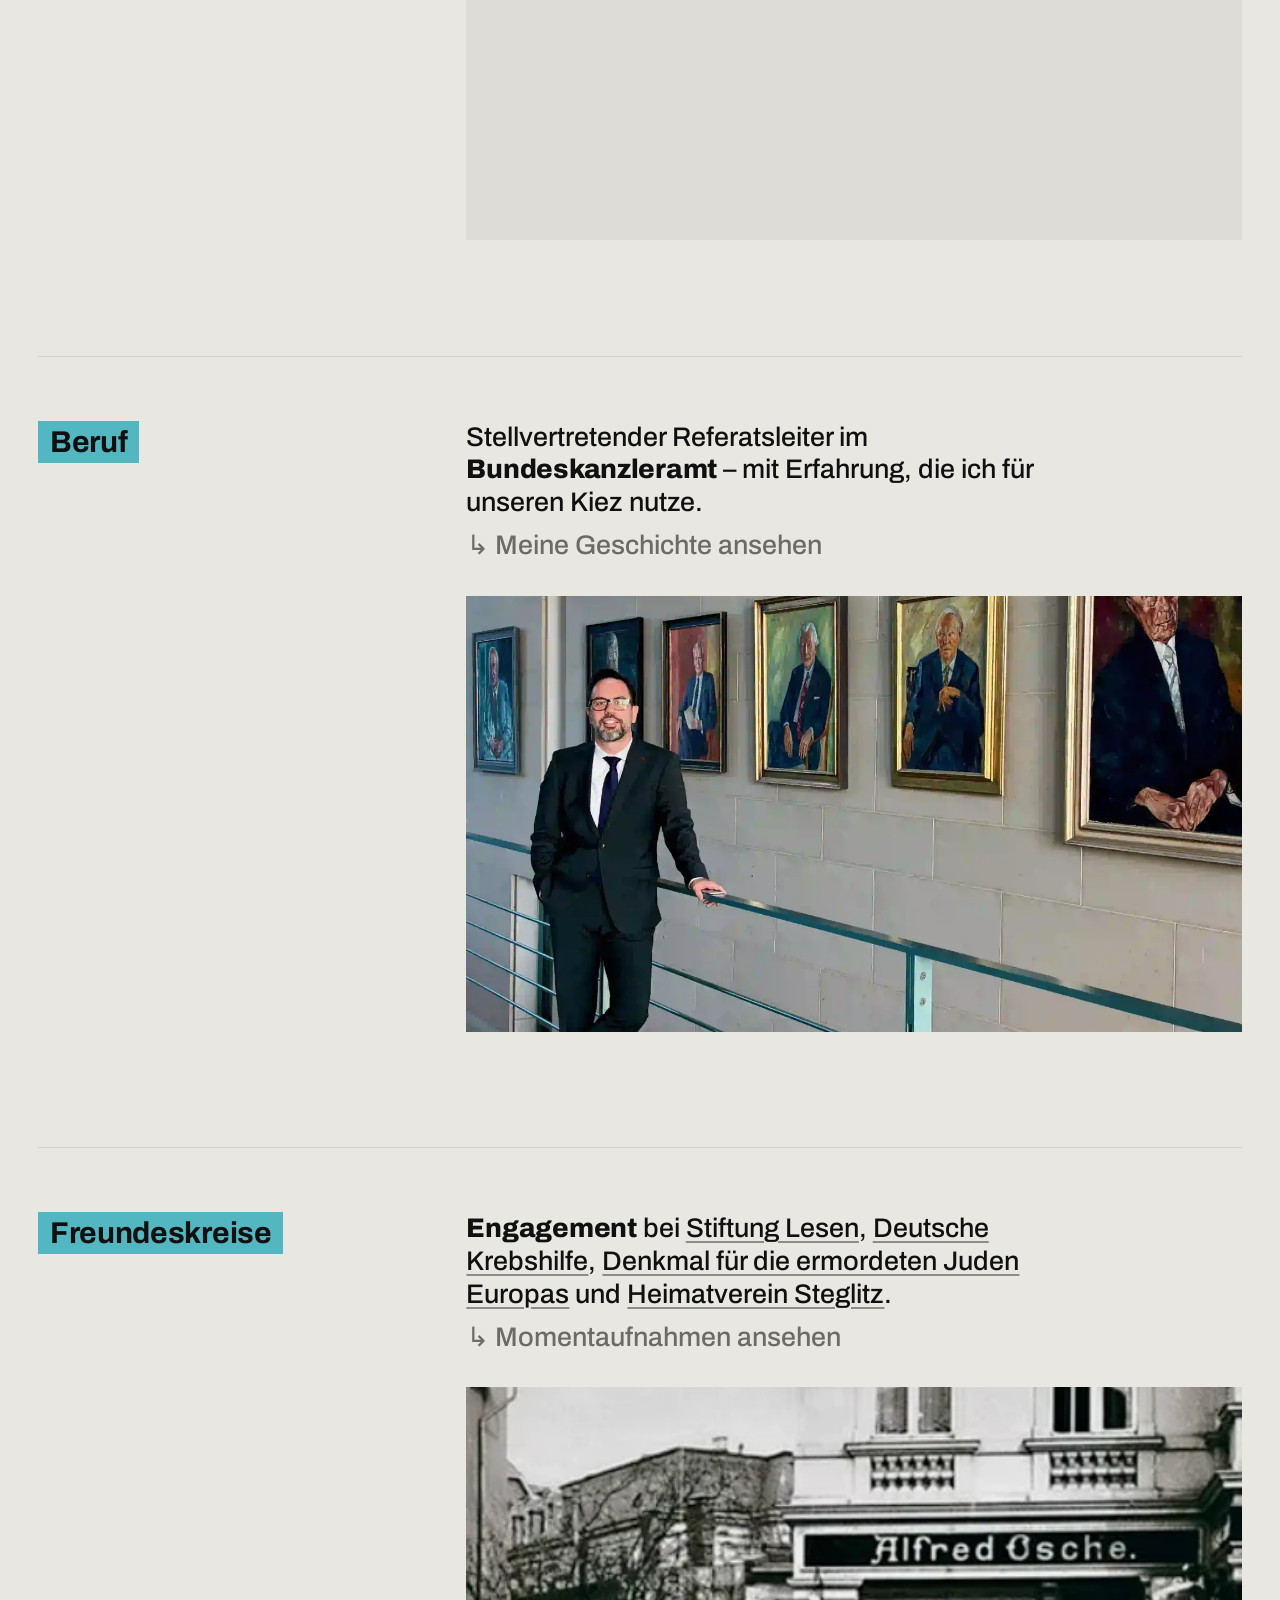
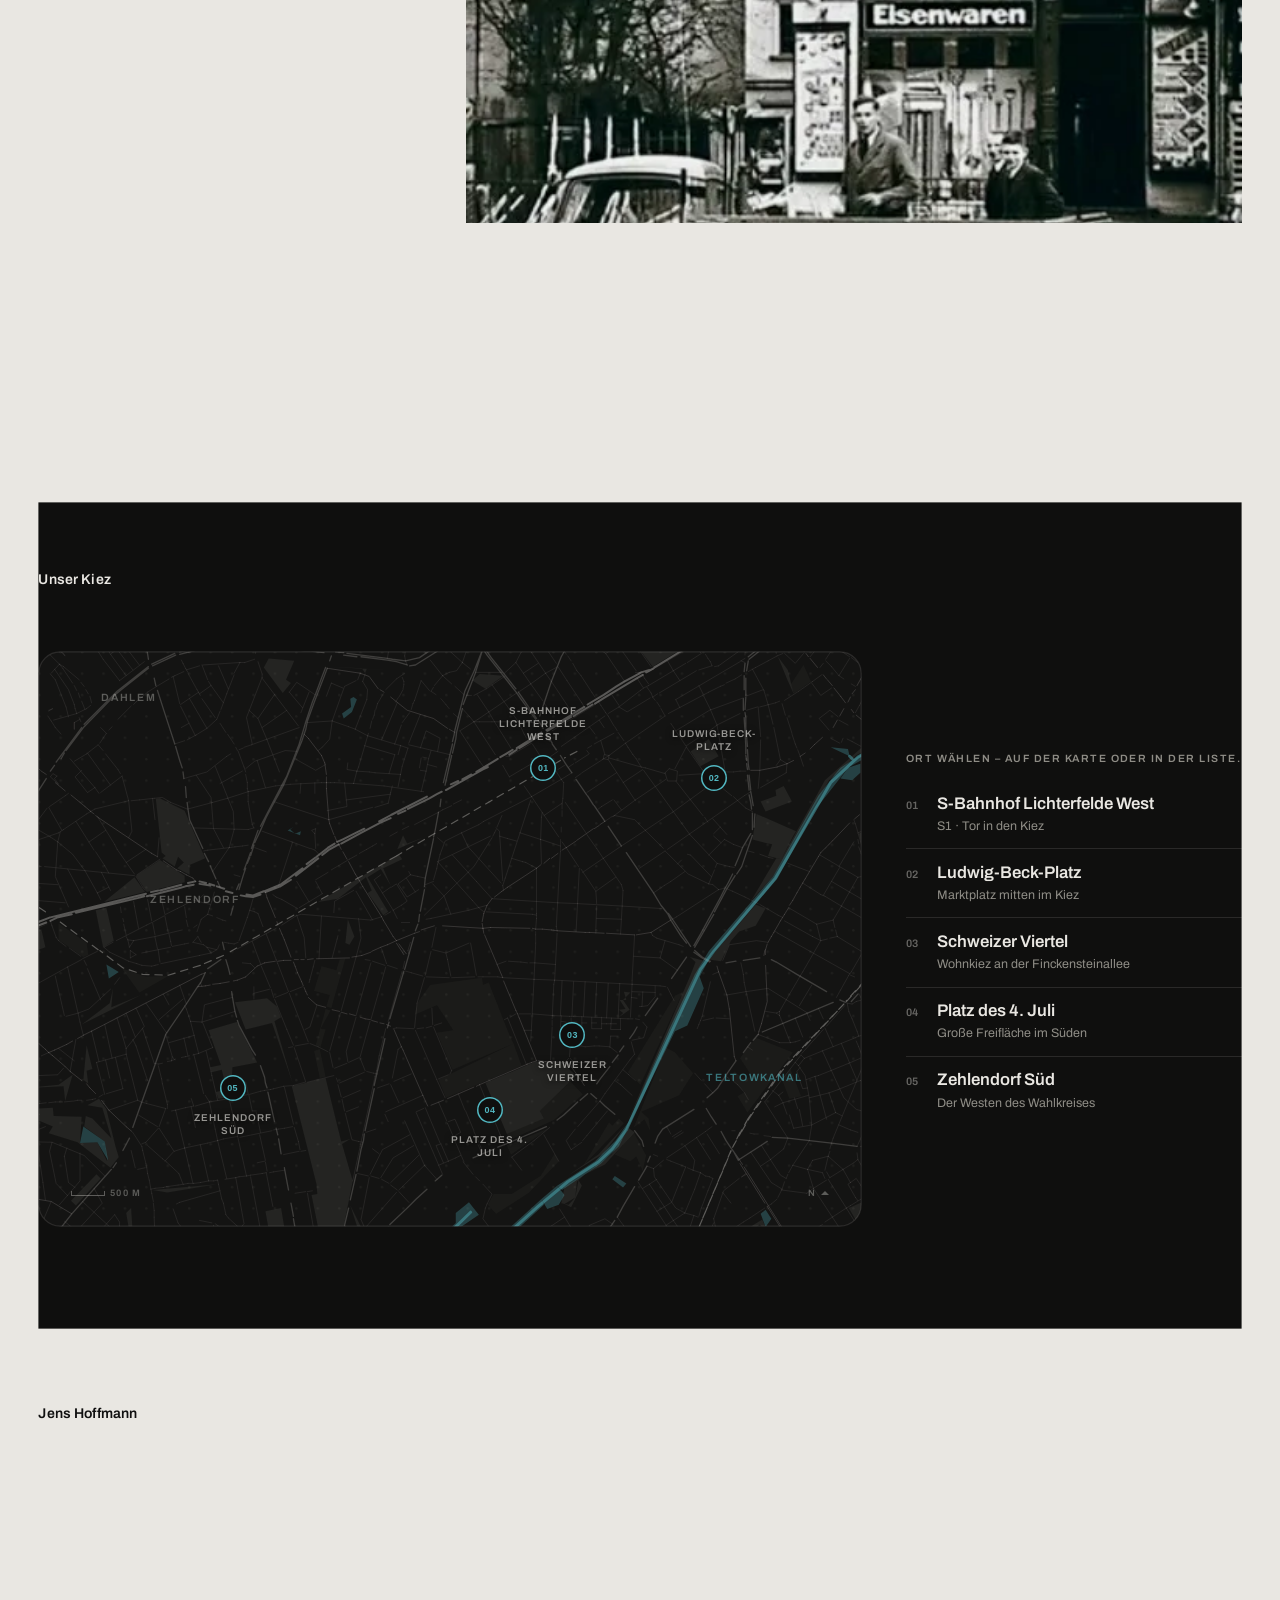
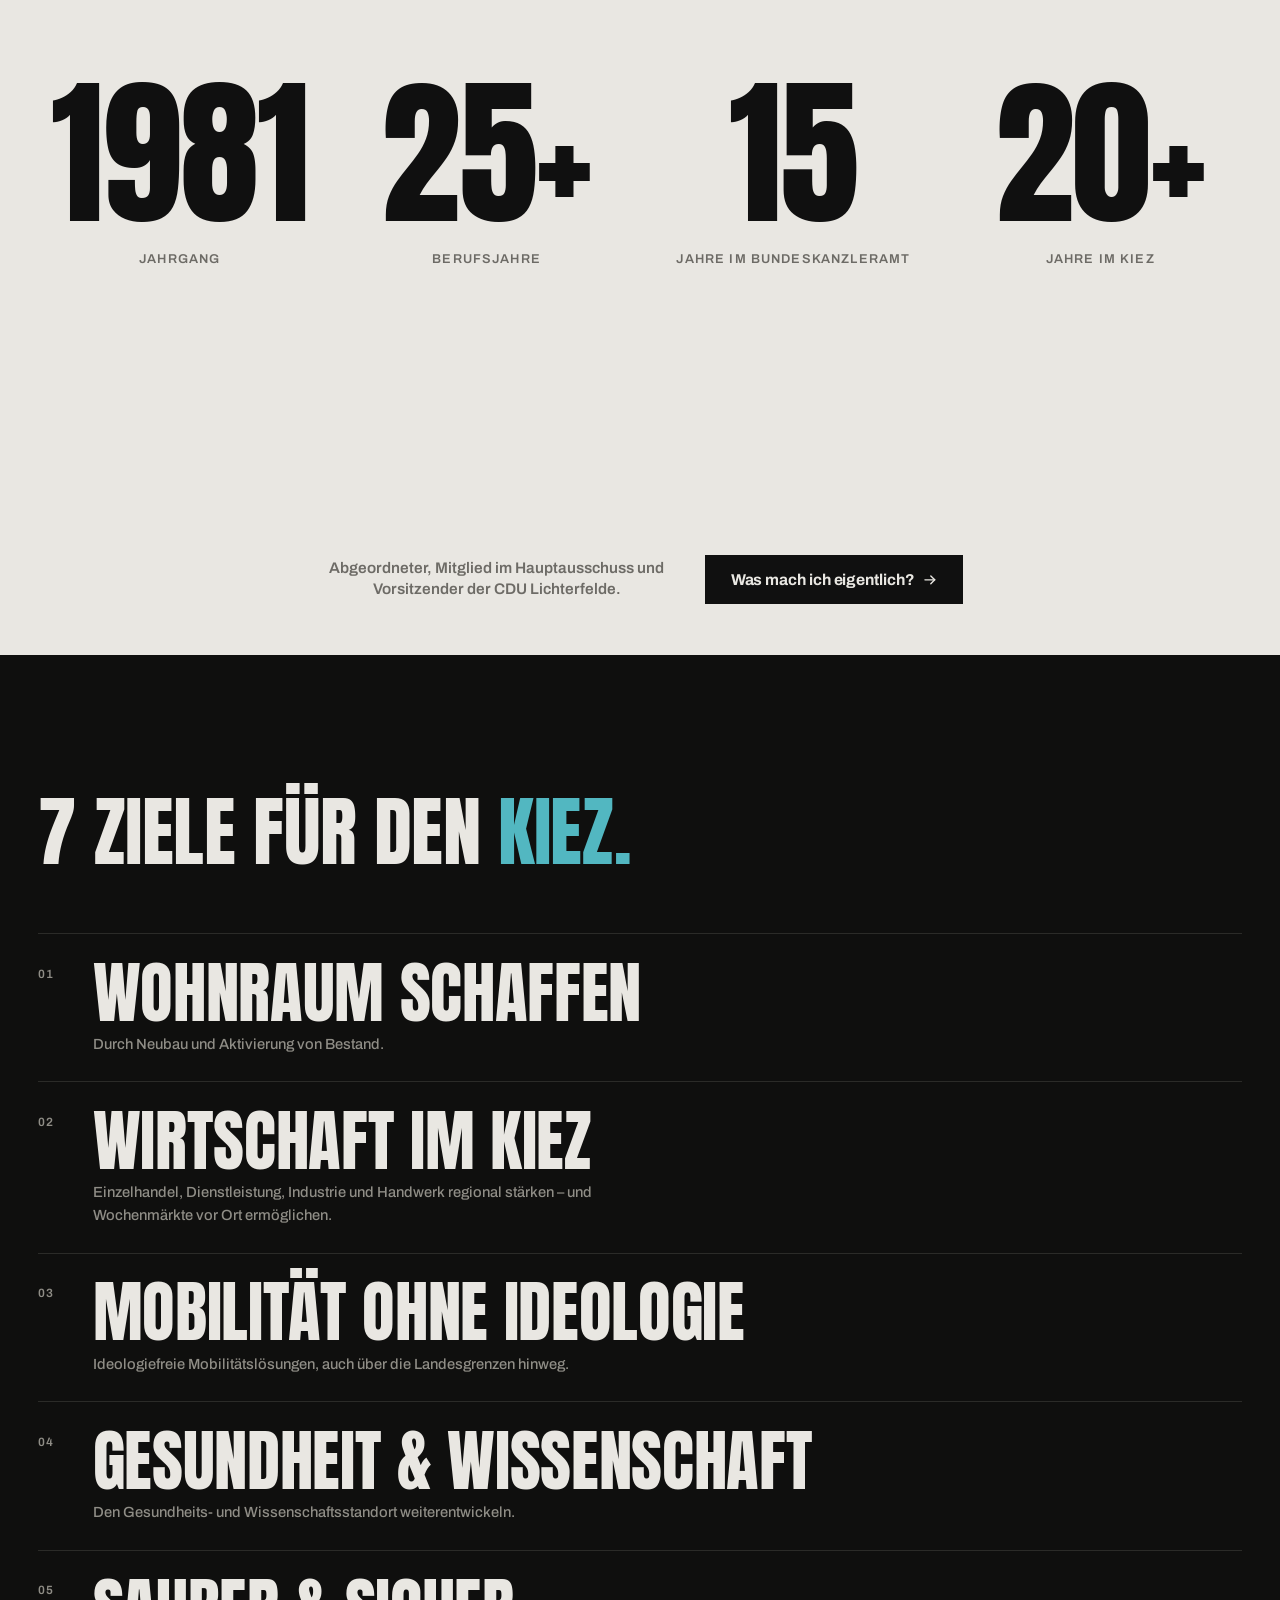
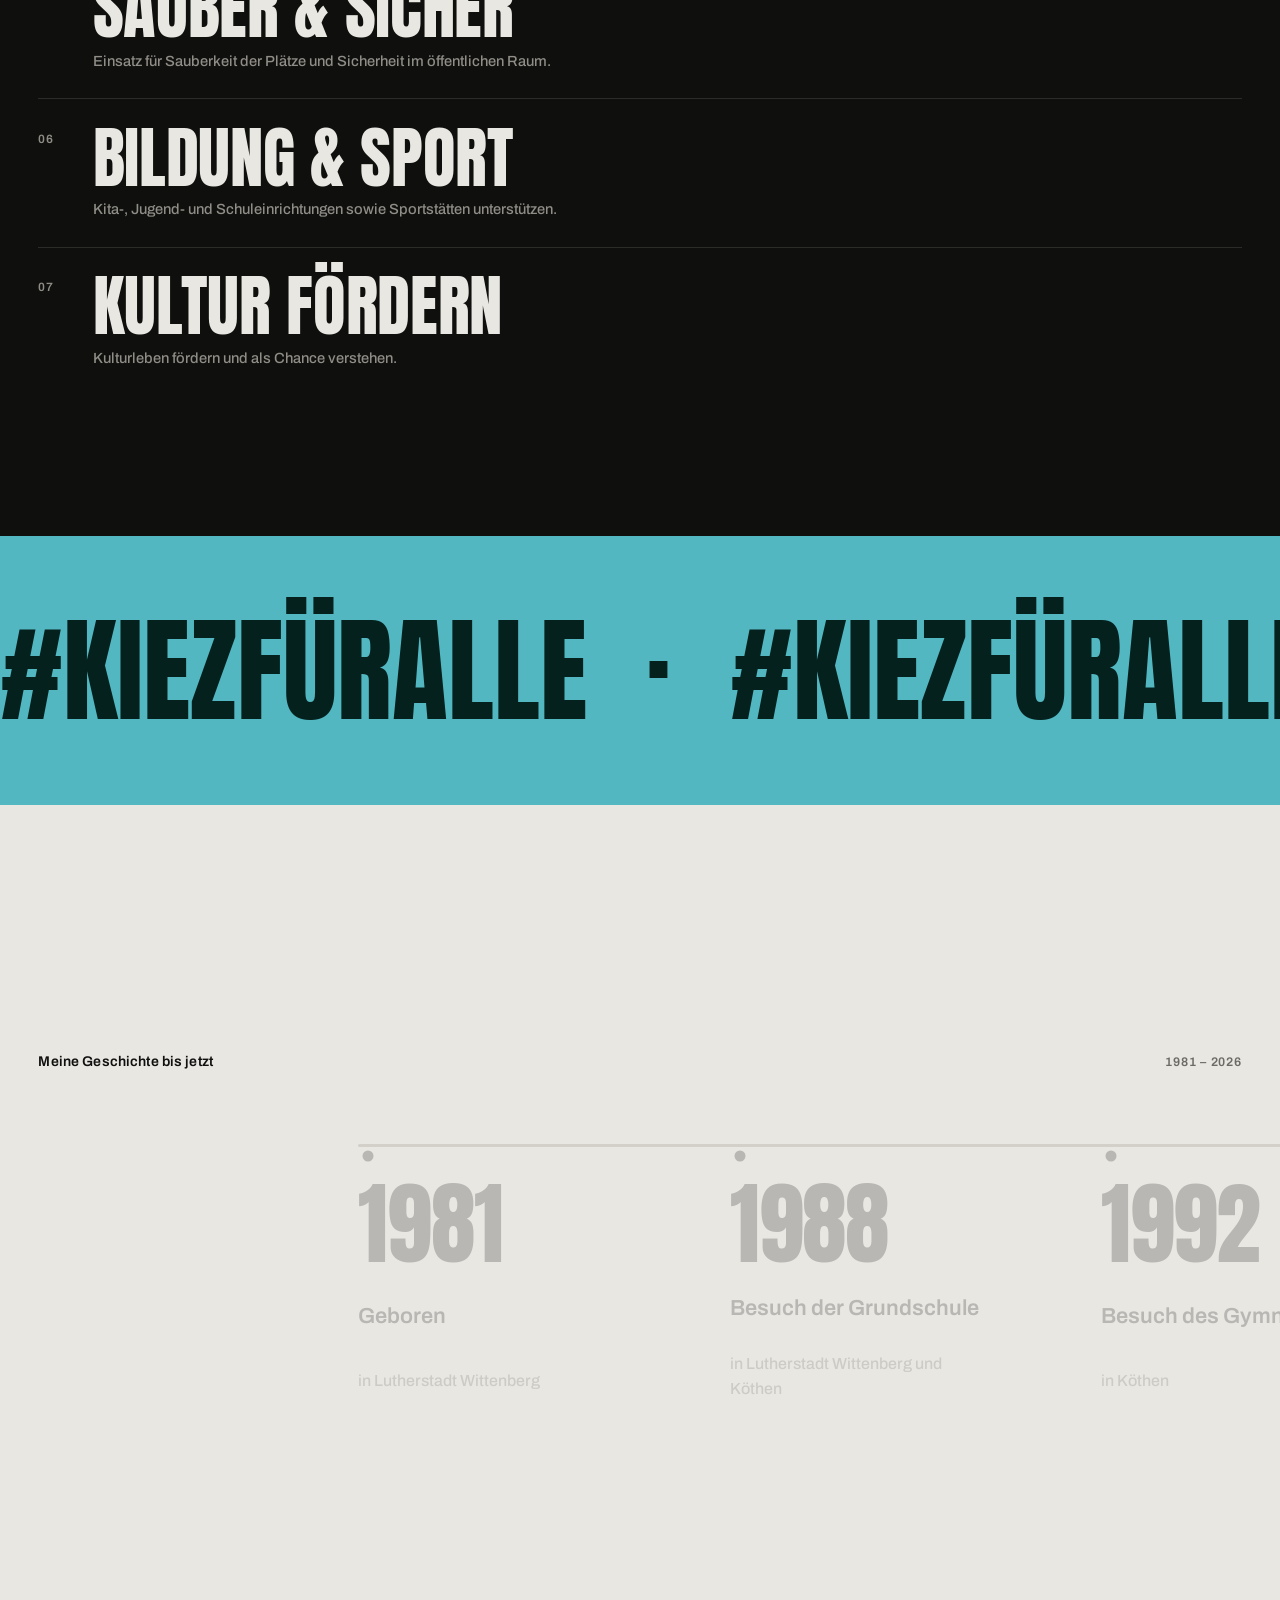
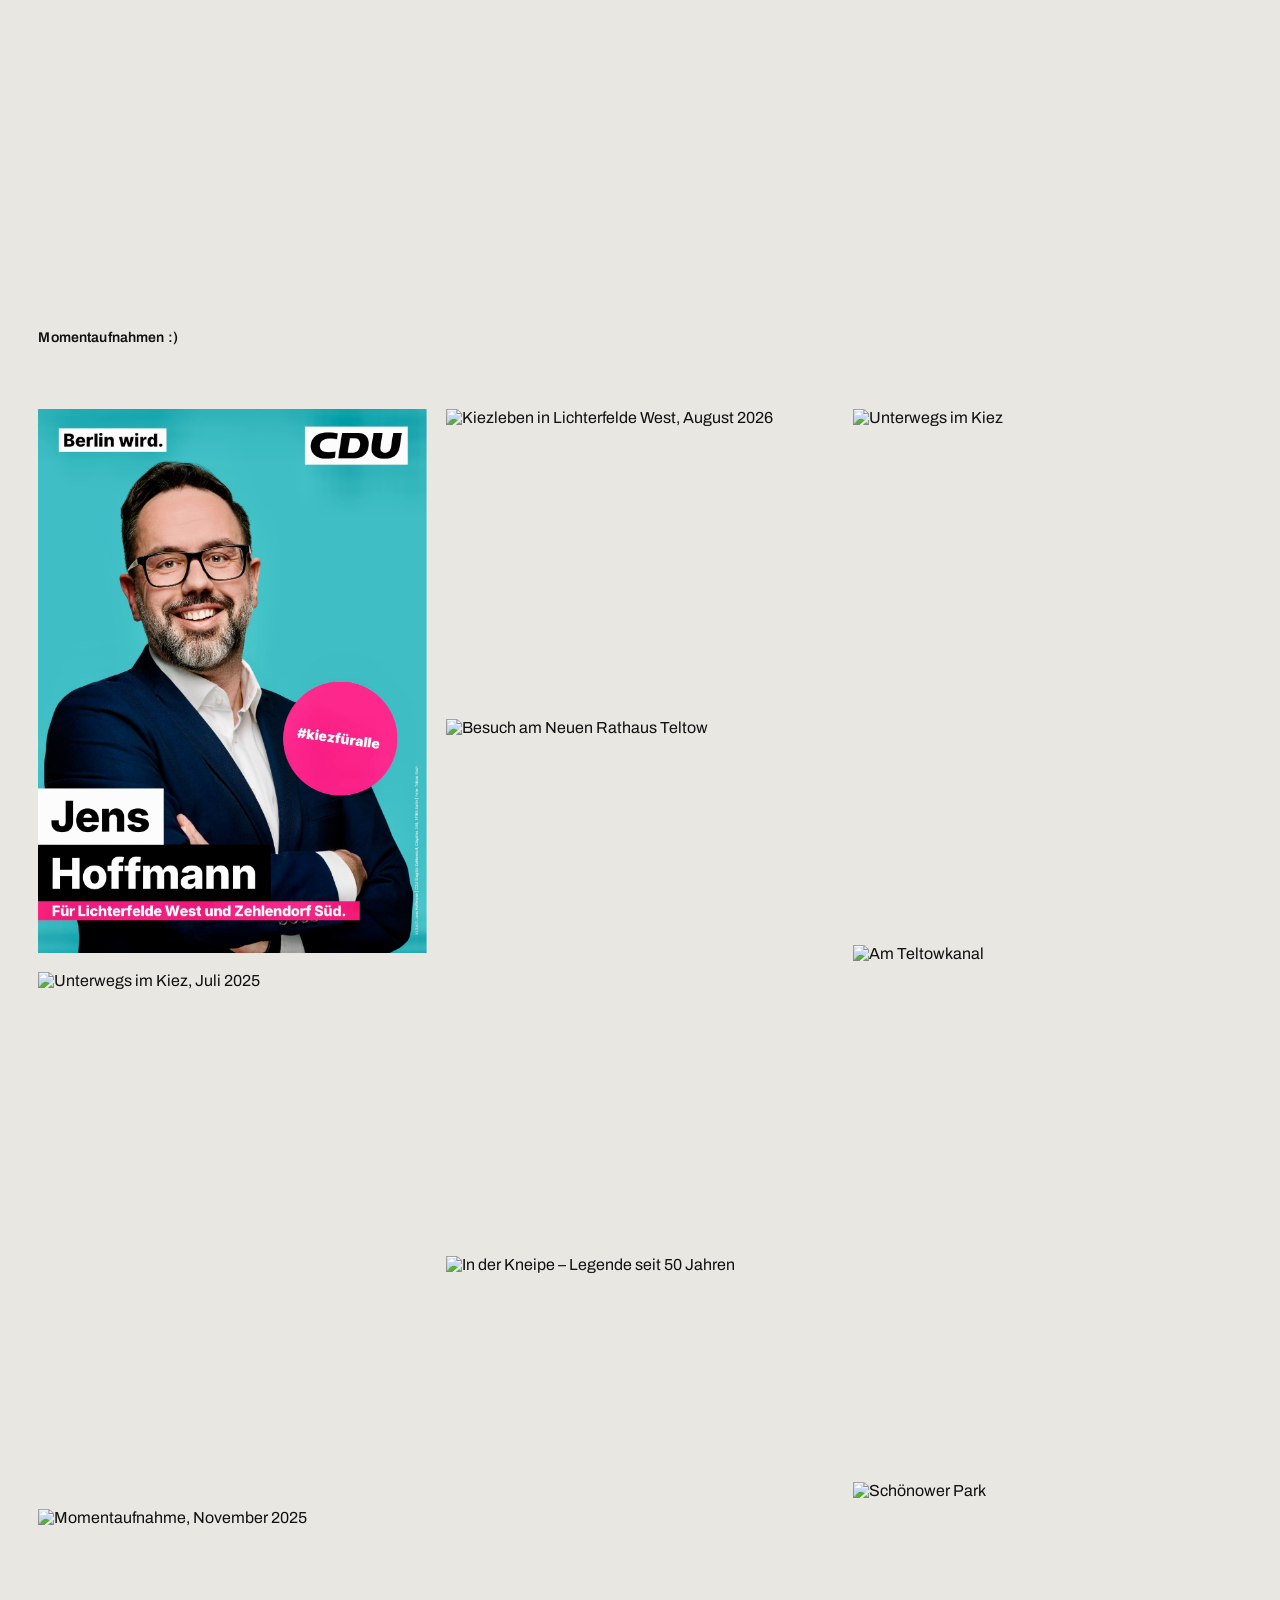
==== commit 455430aa: "Add smooth scrolling, view transitions and mobile subpage heroes. - Lightweight Lenis-style wheel sm" ====
--- a/index.html
+++ b/index.html
@@ -42,6 +42,8 @@
     <script type="module" crossorigin src="assets/main-D9YzFPxZ.js"></script>
     <link rel="stylesheet" crossorigin href="assets/main-D0NEMW_q.css">
     <link rel="stylesheet" href="assets/unterseiten.css">
+    <script defer src="assets/smooth-scroll.js"></script>
+    <script type="speculationrules">{"prefetch":[{"where":{"and":[{"selector_matches":"a[href*=\".html\"]"},{"not":{"selector_matches":"[target=_blank], [download]"}}]},"eagerness":"moderate"}]}</script>
   </head>
 
   <body>
--- a/assets/unterseiten.css
+++ b/assets/unterseiten.css
@@ -11,6 +11,27 @@
 #ortsverband,
 #zusammenhang {
   scroll-margin-top: 1.5rem;
+}
+
+/* Kantige Kacheln (Startseite nutzt --radius / --slab-r / --hero-r aus main-*.css) */
+:root {
+  --radius: 0;
+  --slab-r: 0;
+  --hero-r: 0;
+}
+
+.goals__floater {
+  border-radius: 0;
+}
+
+/* Slab-Hintergrund: volle Fläche (inset hing vorher von --slab-r ab → CTA ohne Türkis) */
+.slab__bg {
+  inset: 0;
+  border-radius: 0;
+}
+
+.cta.slab {
+  background: var(--slab-bg, var(--accent));
 }
 
 /* ==========================================================
@@ -107,6 +128,11 @@
   animation: fade-up 0.65s ease 0.45s both;
 }
 
+/* Kopf + Bild gemeinsam (Mobil: Bild oben, Text darunter, 100dvh) */
+.page-top {
+  position: relative;
+}
+
 /* ==========================================================
    2. Bild über die volle Breite
    ========================================================== */
@@ -142,26 +168,11 @@
   pointer-events: none;
 }
 
-.page-media__caption {
-  position: absolute;
-  left: var(--px);
-  bottom: clamp(1rem, 2.2vw, 1.75rem);
-  z-index: 1;
-  font-size: 0.72rem;
-  font-weight: 600;
-  letter-spacing: 0.09em;
-  text-transform: uppercase;
-  color: #fff;
-}
-
 html[data-ready] .page-media__frame {
   animation: page-unveil 1.1s var(--ease-reveal) 0.3s both;
 }
 html[data-ready] .page-media__frame img {
   animation: img-settle 1.6s var(--ease-lift) 0.3s both;
-}
-html[data-ready] .page-media__caption {
-  animation: fade-in 0.6s ease 1.1s both;
 }
 
 /* Sanfte Parallaxe, nur wo Scroll-Animationen nativ laufen */
@@ -291,7 +302,7 @@
   display: flex;
   flex-direction: column;
   padding: clamp(1.25rem, 2.2vw, 1.6rem);
-  border-radius: 1.6rem;
+  border-radius: 0;
   transition:
     translate 0.45s var(--ease-lift),
     box-shadow 0.45s var(--ease-lift);
@@ -372,6 +383,7 @@
 
 .report__foot {
   display: grid;
+  justify-items: start;
   row-gap: 0.85rem;
   margin-top: auto;
   padding-top: 1.5rem;
@@ -390,17 +402,20 @@
 .report__actions {
   display: flex;
   flex-wrap: wrap;
+  justify-content: flex-start;
+  align-items: center;
   gap: 0.5rem;
-}
-
-/* Pill-Buttons; der Türkis-Balken der Links läuft innerhalb der Rundung ein */
+  width: 100%;
+}
+
+/* Report-Buttons: kantig, links unter der Datei-Zeile */
 .pill {
   display: inline-flex;
   align-items: center;
   justify-content: center;
   margin: 0;
   padding: 0.7rem 1.15rem;
-  border-radius: 999px;
+  border-radius: 0;
   overflow: hidden;
   font-size: 0.85rem;
   font-weight: 700;
@@ -552,7 +567,7 @@
   flex: none;
   width: 2.75rem;
   height: 2.75rem;
-  border-radius: 0.9rem;
+  border-radius: 0;
   background: rgb(82 183 193 / 0.16);
   color: #0e5961;
 }
@@ -565,7 +580,7 @@
 .icon-tile--sm {
   width: 2.25rem;
   height: 2.25rem;
-  border-radius: 0.75rem;
+  border-radius: 0;
 }
 
 .icon-tile--sm .icon {
@@ -576,7 +591,7 @@
 .icon-tile--lg {
   width: 4rem;
   height: 4rem;
-  border-radius: 1.25rem;
+  border-radius: 0;
   color: var(--ink);
 }
 
@@ -649,8 +664,9 @@
    5. Meine Aufgaben
    ========================================================== */
 
-/* Glas-Navigation (Legende) über dem Kopfbild, unten links */
-.page-media--panel .glass-nav {
+/* Glas-Navigation (Legende) über dem Kopfbild, unten links
+   (.page-top ist Bezugsrahmen; das Bild ist sein letztes Flow-Element) */
+.page-top > .glass-nav {
   position: absolute;
   left: var(--px);
   bottom: clamp(1rem, 2.2vw, 1.75rem);
@@ -660,7 +676,7 @@
 .glass-nav {
   --glass-bg: rgb(255 255 255 / 0.55);
   padding: 0.45rem;
-  border-radius: 1.5rem;
+  border-radius: 0;
 }
 
 .glass-nav__list {
@@ -675,7 +691,7 @@
   gap: 0.7rem;
   margin: 0;
   padding: 0.5rem 1rem 0.5rem 0.5rem;
-  border-radius: 1.1rem;
+  border-radius: 0;
   overflow: hidden;
   font-size: 0.92rem;
   font-weight: 700;
@@ -808,7 +824,7 @@
 
 .task {
   padding: 1.35rem 1.4rem 1.5rem;
-  border-radius: 1.4rem;
+  border-radius: 0;
   transition:
     translate 0.45s var(--ease-lift),
     box-shadow 0.45s var(--ease-lift);
@@ -884,7 +900,7 @@
 .role__media {
   position: relative;
   margin: clamp(2rem, 4vw, 3rem) 0 0;
-  border-radius: 1.75rem;
+  border-radius: 0;
   overflow: hidden;
   overflow: clip;
 }
@@ -945,7 +961,7 @@
   row-gap: 0.45rem;
   align-content: start;
   padding: 1.4rem 1.4rem 1.6rem;
-  border-radius: 1.4rem;
+  border-radius: 0;
 }
 
 .flow__step:not(:last-child)::after {
@@ -1052,7 +1068,7 @@
 }
 
 .trip__marker .icon-tile {
-  border-radius: 50%;
+  border-radius: 0;
   /* Ring in Hintergrundfarbe: die Linie stoppt sauber am Kreis */
   box-shadow: 0 0 0 6px var(--bg);
 }
@@ -1072,7 +1088,7 @@
   grid-row: 1;
   position: relative;
   margin: 0;
-  border-radius: 1.75rem;
+  border-radius: 0;
   overflow: hidden;
   overflow: clip;
   background: #dddcd7;
@@ -1109,7 +1125,7 @@
   z-index: 1;
   margin-left: clamp(-6rem, -6vw, -2.5rem);
   padding: clamp(1.5rem, 3vw, 2.25rem);
-  border-radius: 1.75rem;
+  border-radius: 0;
 }
 
 /* Zickzack: jeder zweite Beitrag spiegelt Bild und Text */
@@ -1306,7 +1322,7 @@
 .form-card {
   --glass-bg: rgb(255 255 255 / 0.55);
   padding: clamp(1.5rem, 3.5vw, 2.75rem);
-  border-radius: 1.75rem;
+  border-radius: 0;
 }
 
 .form {
@@ -1372,7 +1388,7 @@
   width: 100%;
   padding: 0.9rem 1rem;
   border: 1px solid rgb(16 16 16 / 0.12);
-  border-radius: 0.9rem;
+  border-radius: 0;
   background: rgb(255 255 255 / 0.75);
   color: var(--ink);
   font: inherit;
@@ -1443,7 +1459,7 @@
   height: 1.3rem;
   margin: 0.05rem 0 0;
   border: 1.5px solid rgb(16 16 16 / 0.3);
-  border-radius: 0.4rem;
+  border-radius: 0;
   background: rgb(255 255 255 / 0.8);
   cursor: pointer;
   transition:
@@ -1640,8 +1656,9 @@
    9. Responsive
    ========================================================== */
 @media (max-width: 1060px) {
-  .page-media--panel .glass-nav {
+  .page-top > .glass-nav {
     position: relative;
+    left: auto;
     right: auto;
     bottom: auto;
     margin: -2.75rem var(--px) 0;
@@ -1649,10 +1666,6 @@
 
   .glass-nav__list {
     grid-template-columns: repeat(2, minmax(0, 1fr));
-  }
-
-  .page-media--panel .page-media__caption {
-    display: none;
   }
 }
 
@@ -1790,12 +1803,51 @@
   }
 }
 
+/* Mobil: Kopfbereich der Unterseiten füllt genau einen Screen (100dvh).
+   Bild oben, groß, mit Seitenabstand (--px) – H1 + Meta (+ Glas-Nav) darunter.
+   Das Bild nimmt den gesamten Restplatz; wird der Text länger, wächst
+   der Block statt das Bild zu zerquetschen (min-height am Bild). */
+@media (max-width: 760px) {
+  .page-top {
+    display: flex;
+    flex-direction: column;
+    gap: clamp(1.25rem, 5vw, 1.75rem);
+    min-height: 100vh; /* Fallback für alte Browser */
+    min-height: 100dvh;
+    padding: var(--px);
+  }
+
+  .page-top > .page-media {
+    order: -1;
+    flex: 1 0 auto;
+    display: flex;
+    flex-direction: column;
+  }
+
+  .page-top .page-media__frame {
+    flex: 1 0 auto;
+    height: auto;
+    min-height: 16rem;
+  }
+
+  .page-top > .page-hero {
+    padding: 0;
+  }
+
+  .page-top .page-hero__meta {
+    margin-top: clamp(1rem, 4vw, 1.5rem);
+  }
+
+  .page-top > .glass-nav {
+    margin: 0;
+  }
+}
+
 @media (prefers-reduced-motion: reduce) {
   html[data-ready] .page-hero .line,
   html[data-ready] .page-hero__meta,
   html[data-ready] .page-media__frame,
   html[data-ready] .page-media__frame img,
-  html[data-ready] .page-media__caption,
   html[data-ready] .contact .line,
   .sl-line {
     animation: none;
@@ -1811,3 +1863,37 @@
     translate: none;
   }
 }
+
+/* ==========================================================
+   Seitenwechsel – Cross-Document View Transitions (reines CSS)
+   Chrome/Edge 126+, Safari 18.2+. Andere Browser: normaler Seitenwechsel.
+   Performant: nur der Root-Snapshot wird animiert, ausschließlich
+   opacity + transform (GPU-komponiert, kein Layout/Paint).
+   ========================================================== */
+@media (prefers-reduced-motion: no-preference) {
+  @view-transition {
+    navigation: auto;
+  }
+
+  ::view-transition-old(root) {
+    animation: vt-page-out 0.26s cubic-bezier(0.4, 0, 1, 1) both;
+  }
+
+  ::view-transition-new(root) {
+    animation: vt-page-in 0.52s cubic-bezier(0.22, 1, 0.36, 1) 0.06s both;
+  }
+}
+
+@keyframes vt-page-out {
+  to {
+    opacity: 0;
+    transform: translate3d(0, -14px, 0) scale(0.99);
+  }
+}
+
+@keyframes vt-page-in {
+  from {
+    opacity: 0;
+    transform: translate3d(0, 22px, 0);
+  }
+}
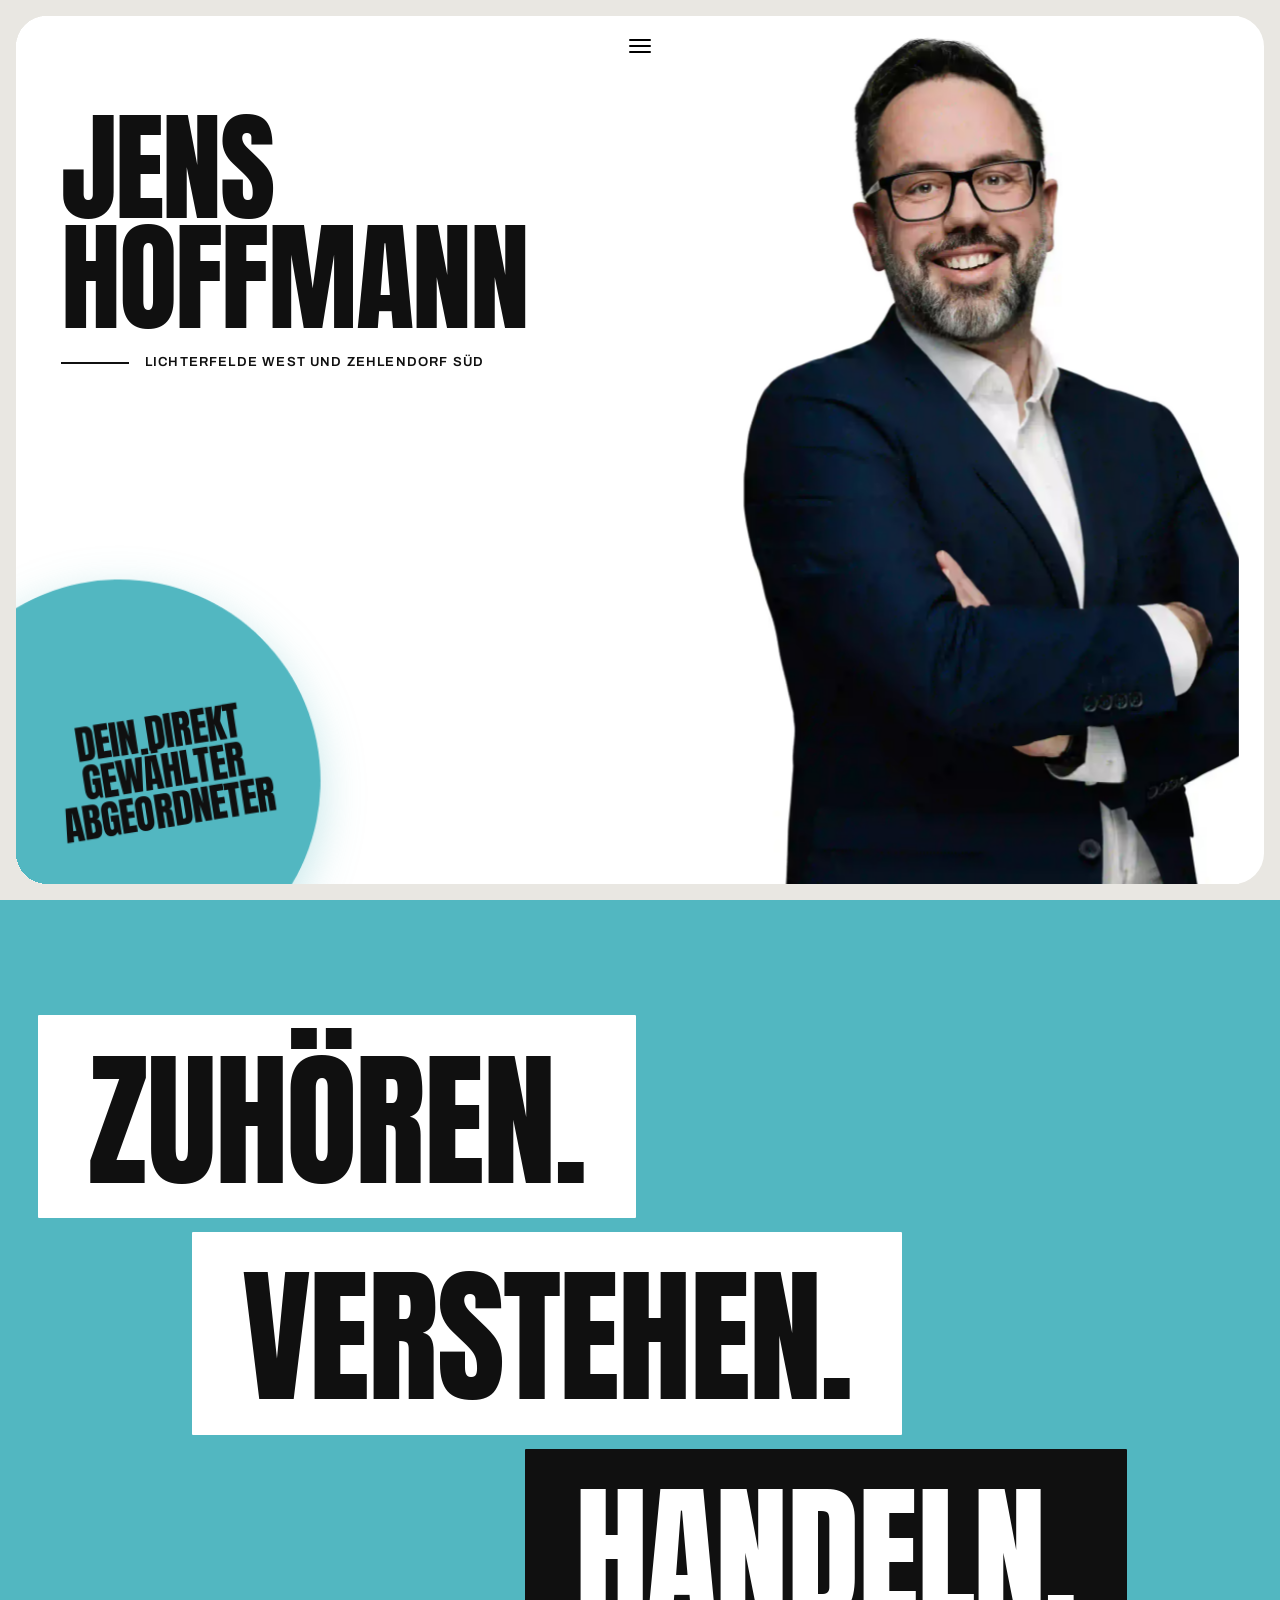
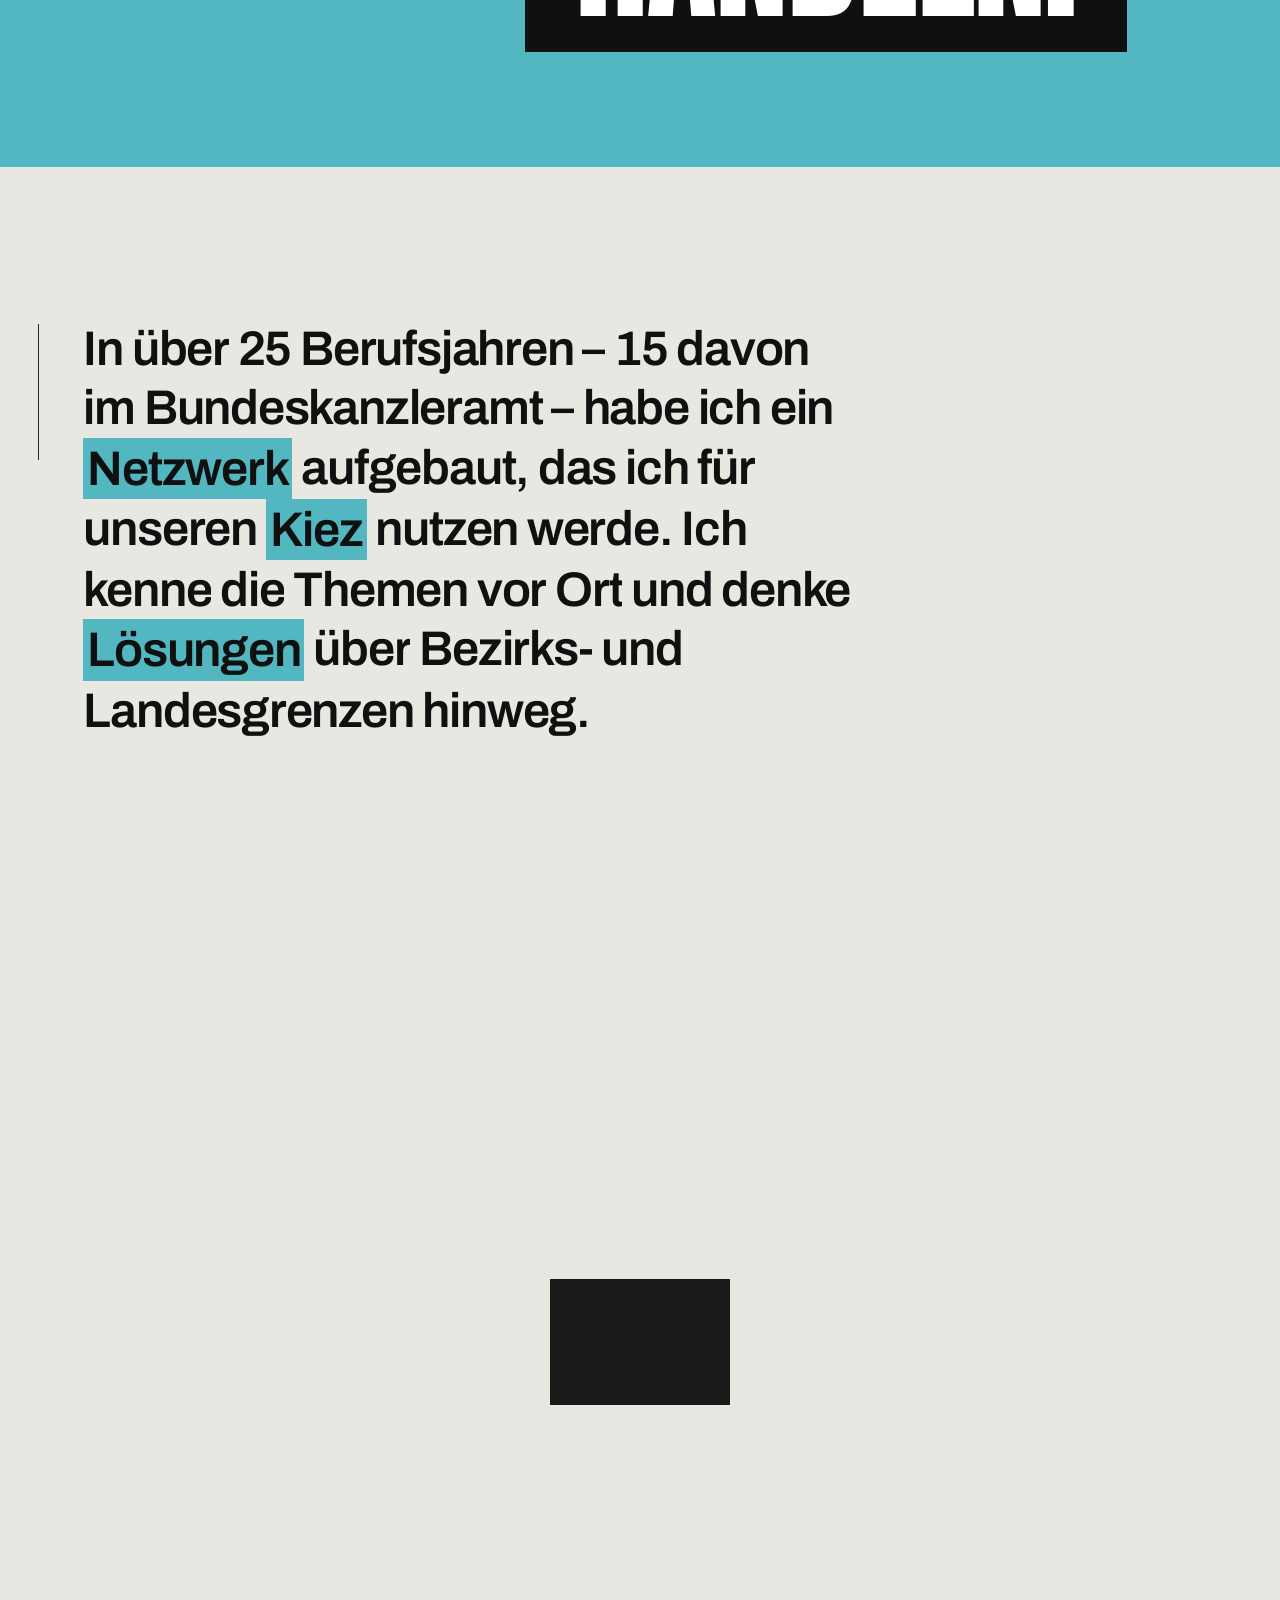
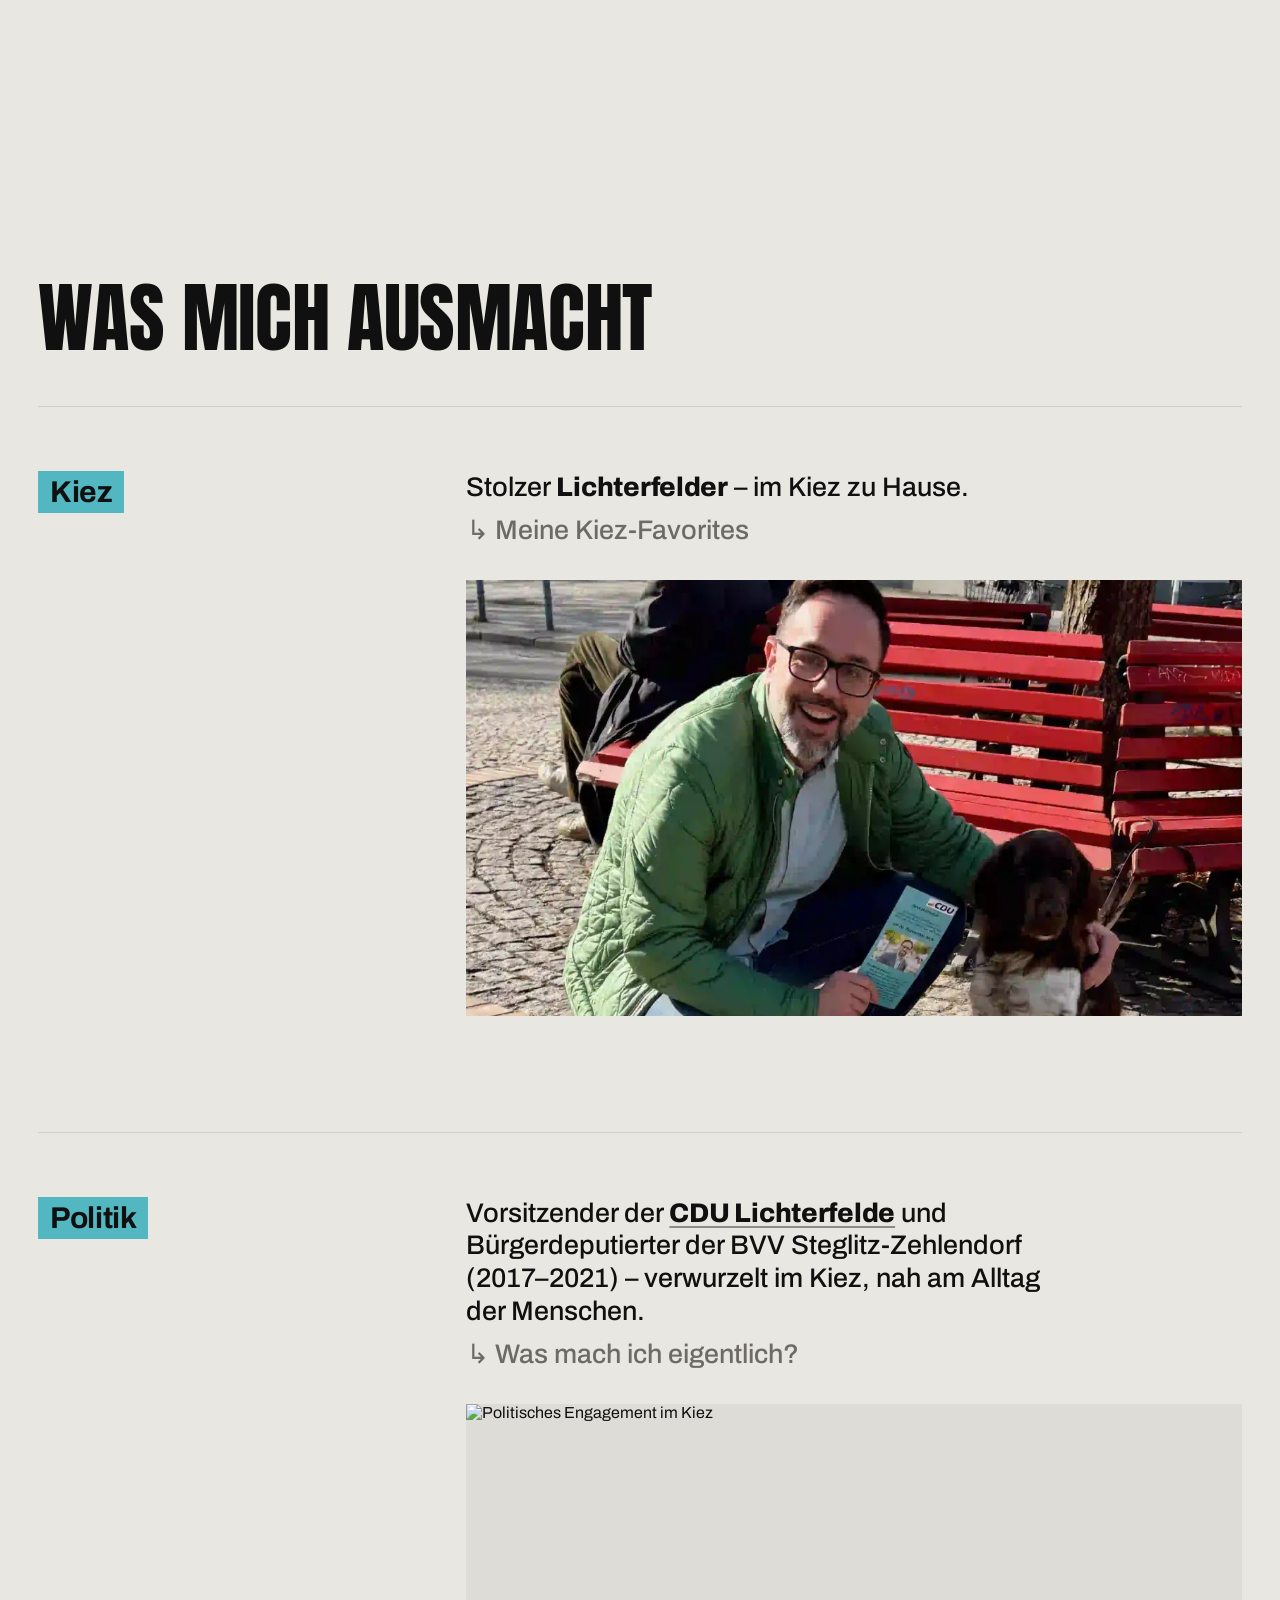
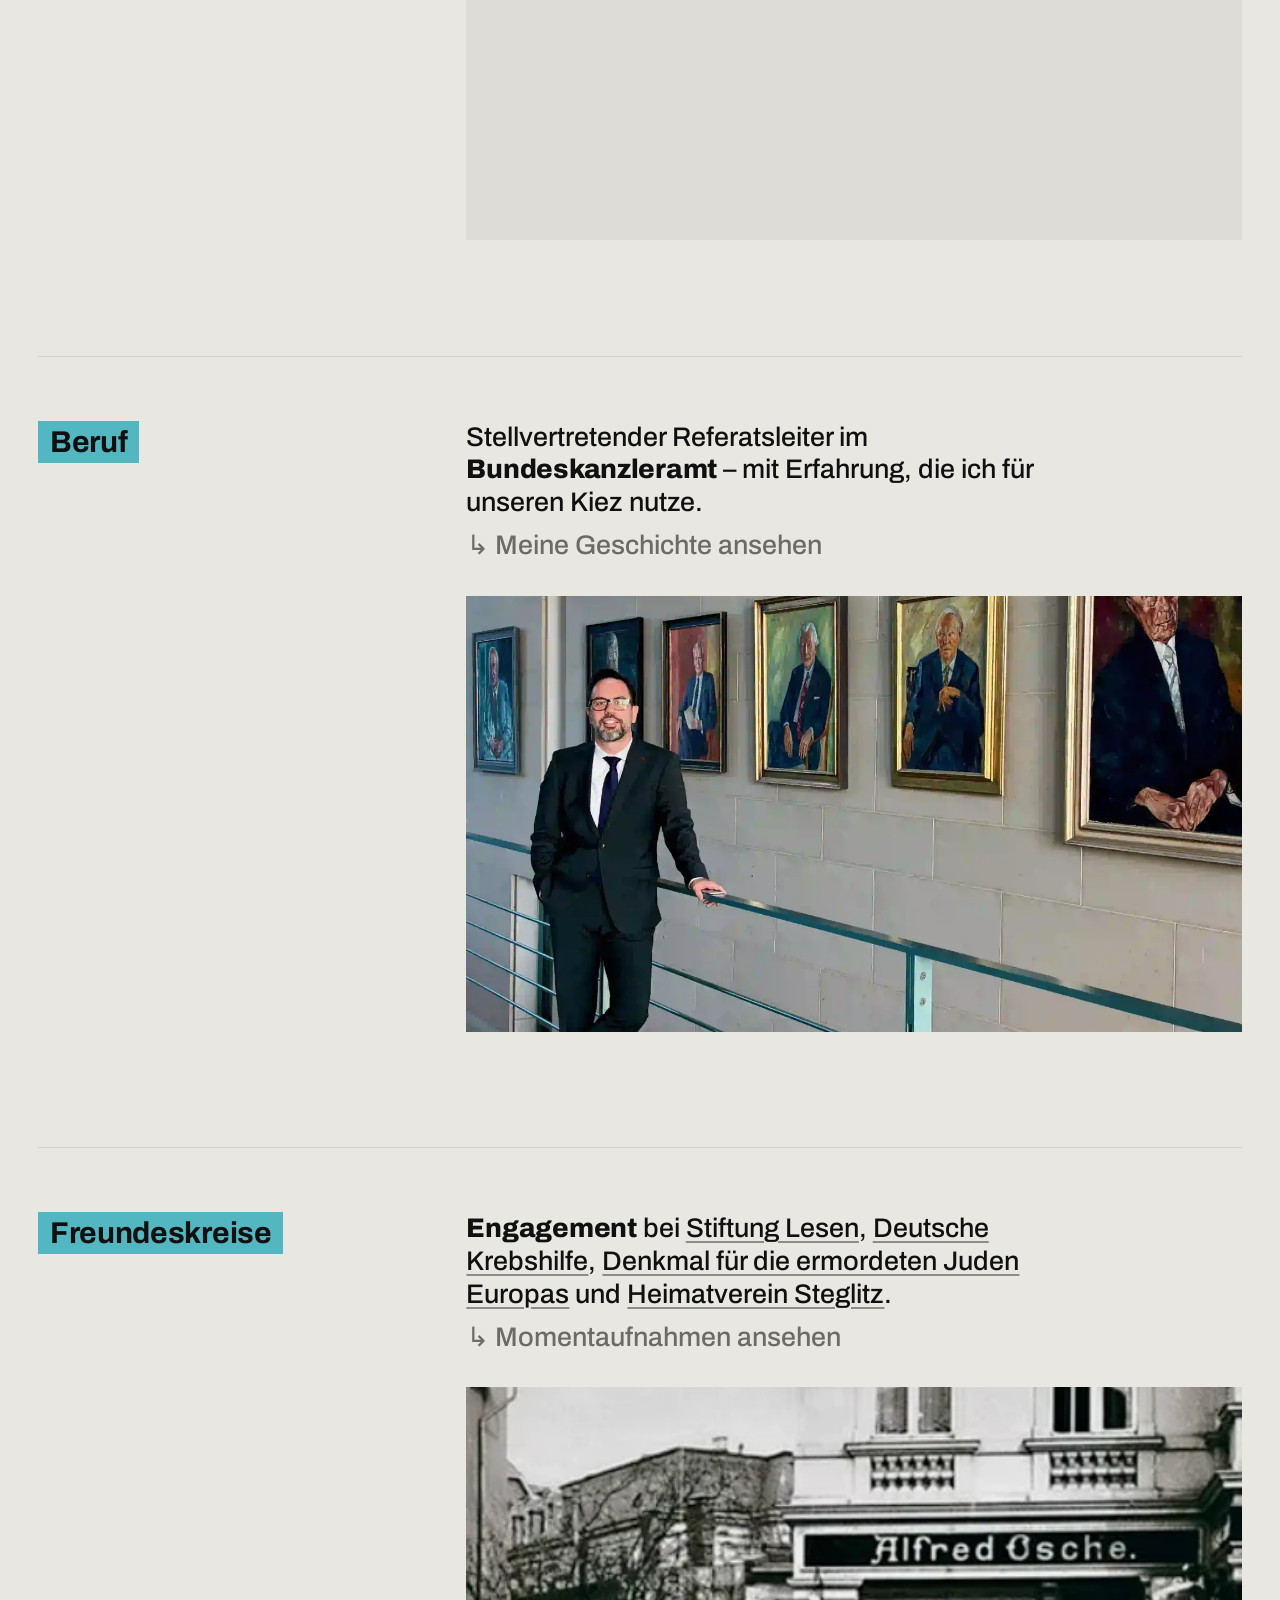
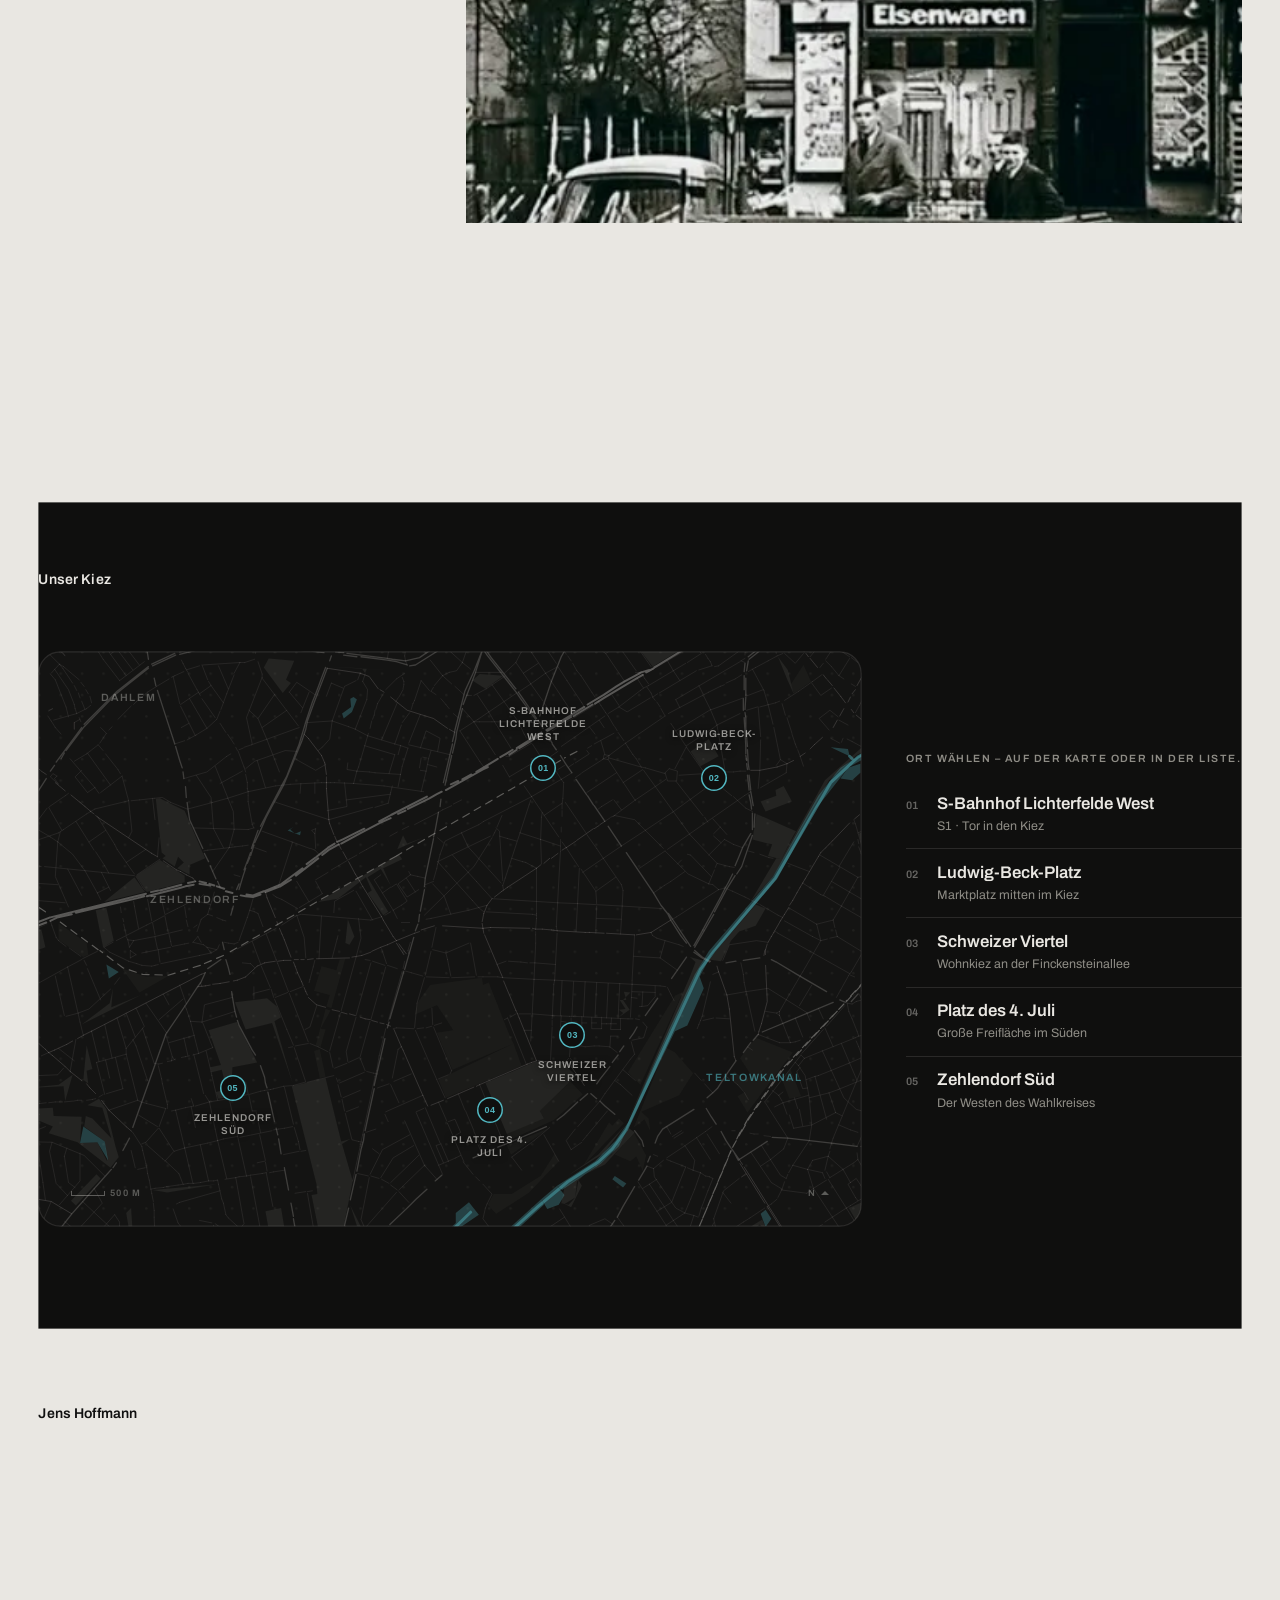
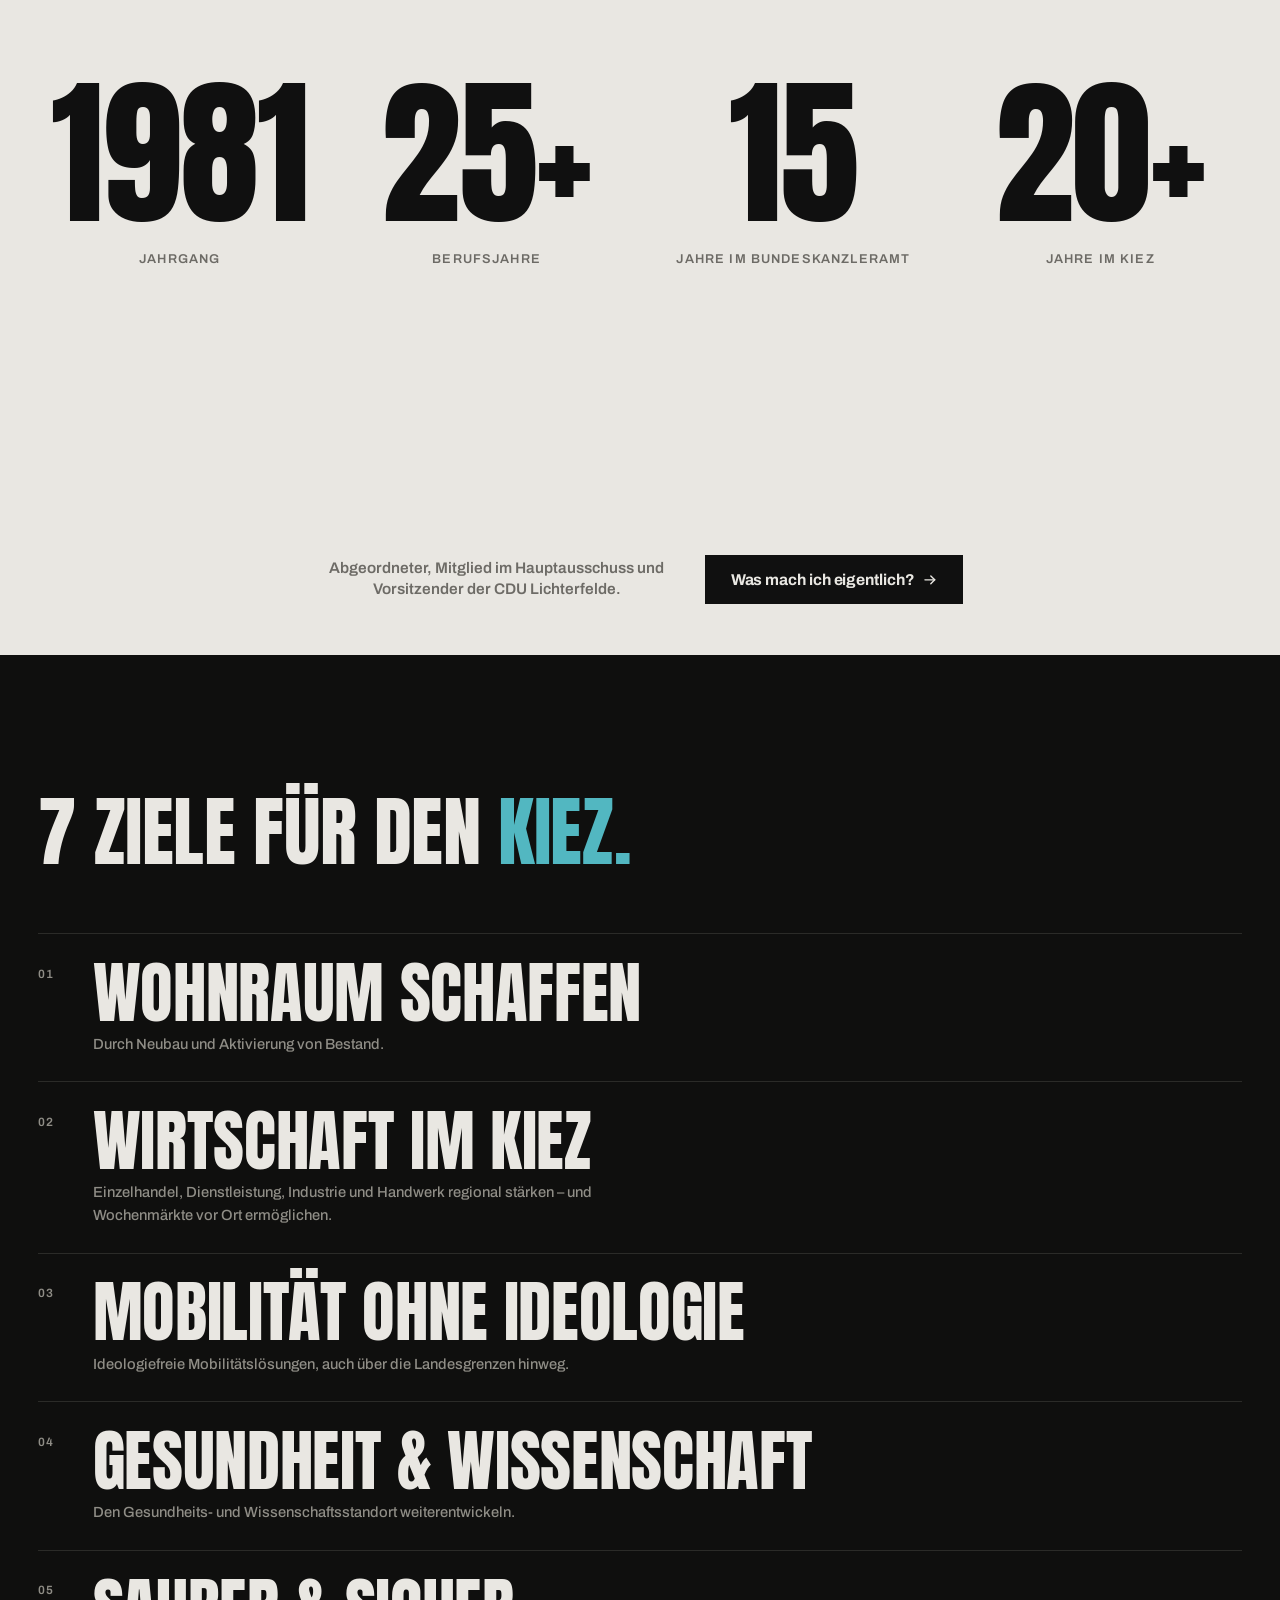
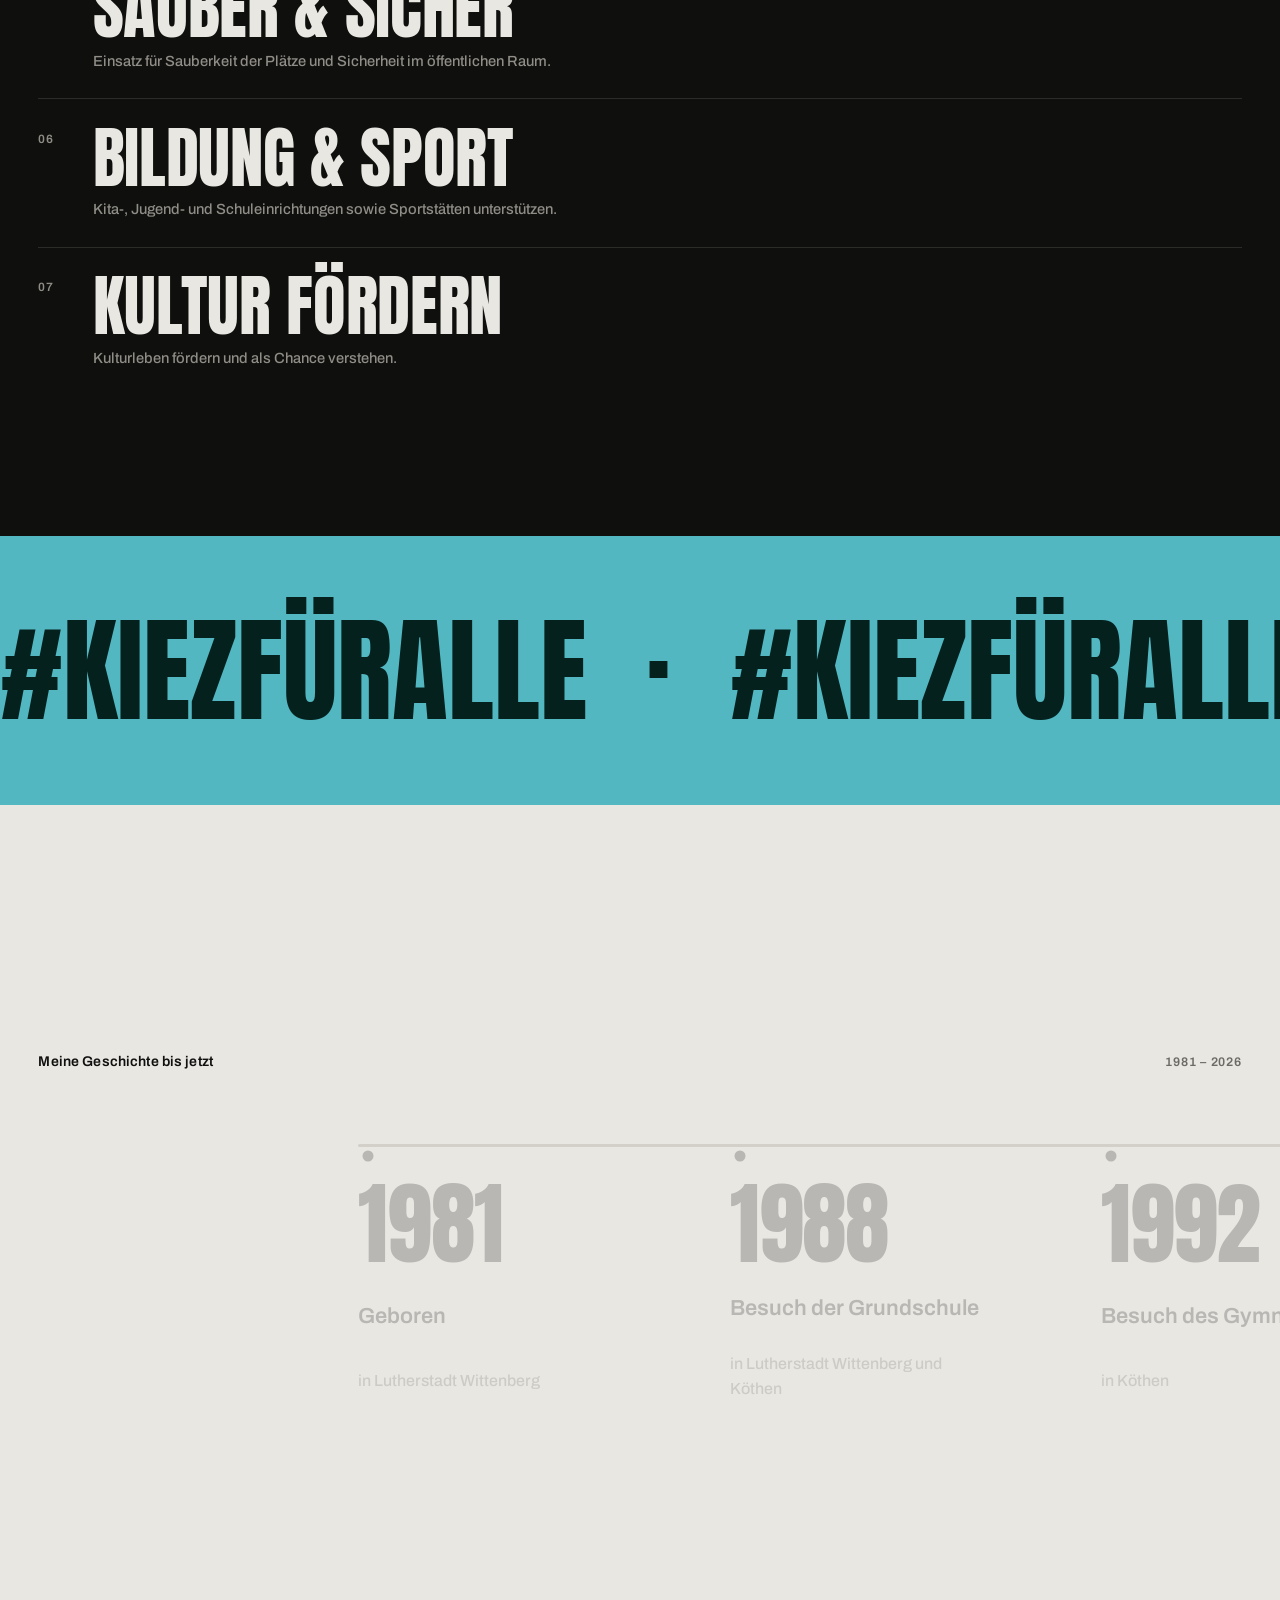
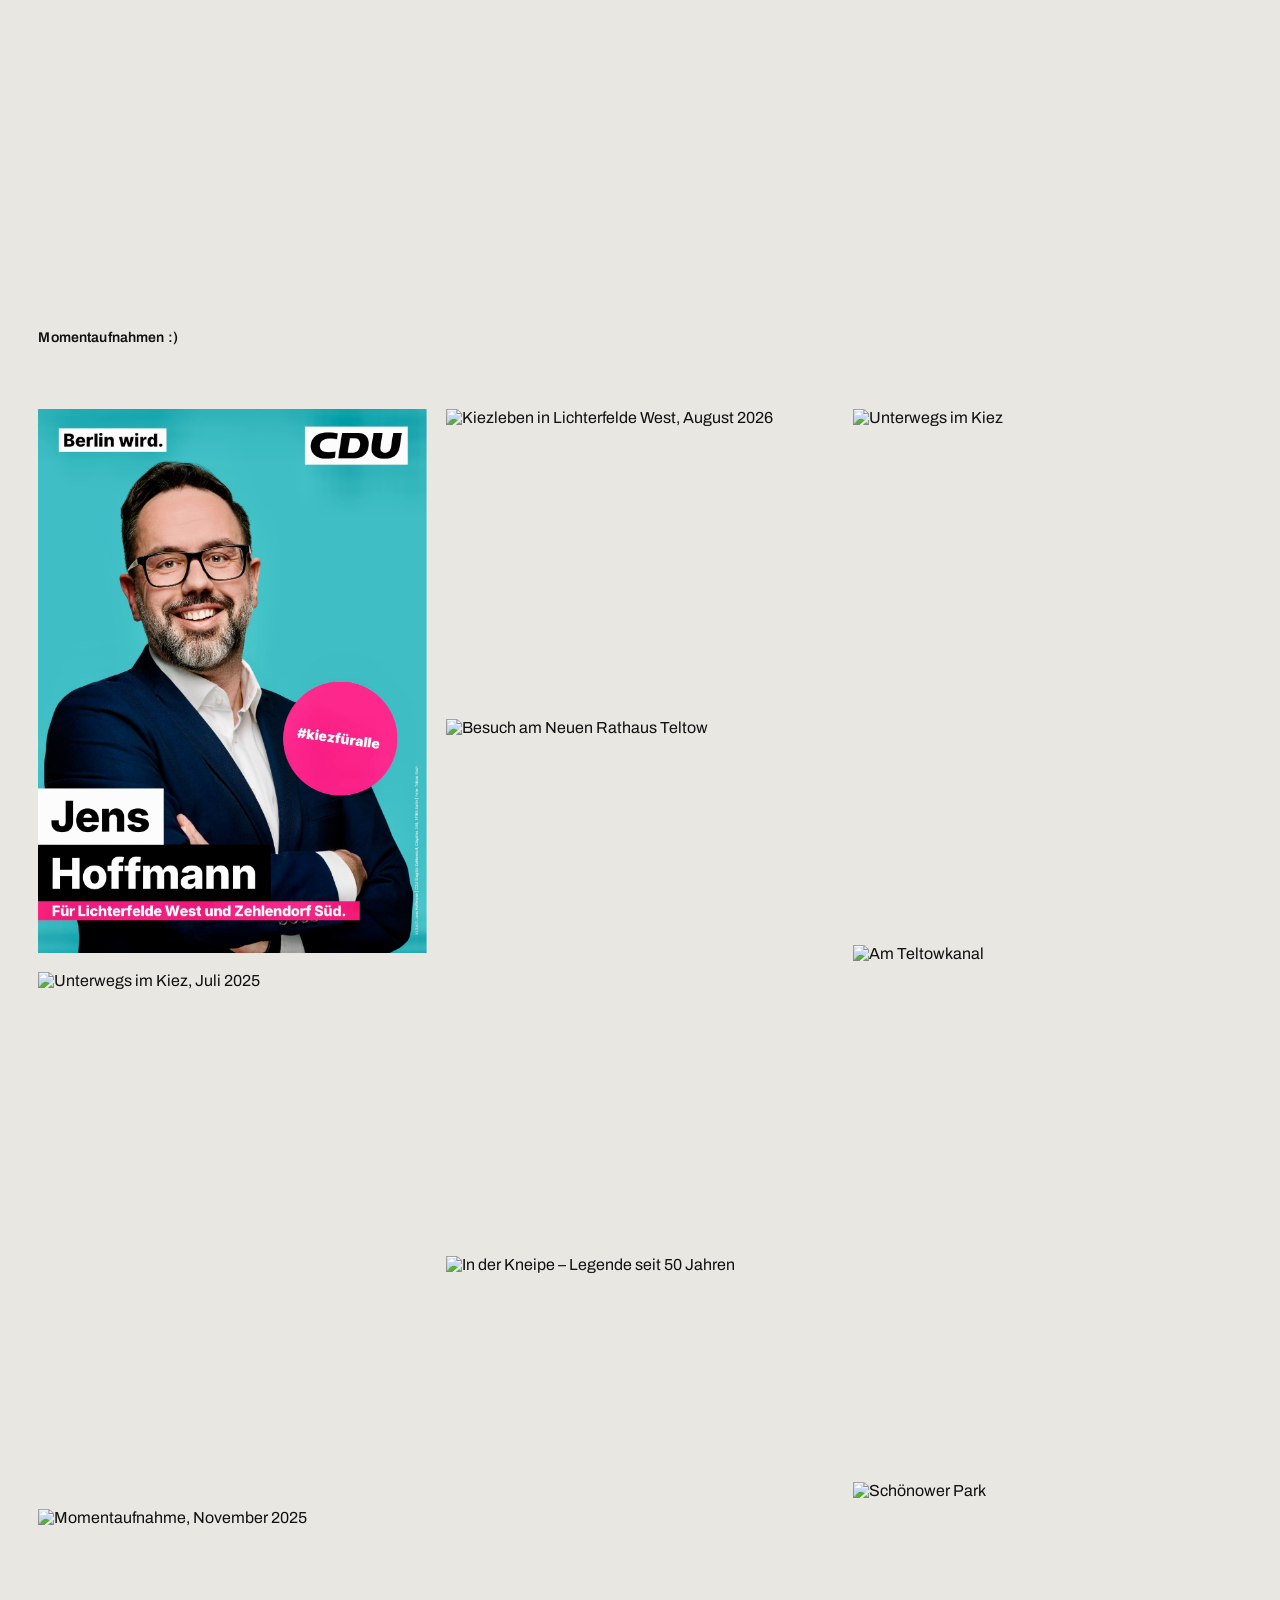
==== commit 7f009051: "Disable smooth scroll on touch devices, add menu space to mobile heroes. - Load smooth-scroll.js onl" ====
--- a/index.html
+++ b/index.html
@@ -42,7 +42,7 @@
     <script type="module" crossorigin src="assets/main-D9YzFPxZ.js"></script>
     <link rel="stylesheet" crossorigin href="assets/main-D0NEMW_q.css">
     <link rel="stylesheet" href="assets/unterseiten.css">
-    <script defer src="assets/smooth-scroll.js"></script>
+    <script>matchMedia("(hover:hover) and (pointer:fine)").matches&&document.head.appendChild(Object.assign(document.createElement("script"),{src:"assets/smooth-scroll.js"}))</script>
     <script type="speculationrules">{"prefetch":[{"where":{"and":[{"selector_matches":"a[href*=\".html\"]"},{"not":{"selector_matches":"[target=_blank], [download]"}}]},"eagerness":"moderate"}]}</script>
   </head>
 
--- a/assets/unterseiten.css
+++ b/assets/unterseiten.css
@@ -1809,12 +1809,16 @@
    der Block statt das Bild zu zerquetschen (min-height am Bild). */
 @media (max-width: 760px) {
   .page-top {
+    /* Oberer Streifen fürs Menü-Symbol: gleiche Werte wie .menu-pill__toggle
+       (top + Padding oben/unten + 14px Icon) → Symbol sitzt exakt mittig
+       zwischen Bildschirmkante und Bild, frei auf dem hellen Grund. */
+    --menu-band: calc(2 * (clamp(1.35rem, 2.8vw, 1.9rem) + 0.55rem) + 14px);
     display: flex;
     flex-direction: column;
     gap: clamp(1.25rem, 5vw, 1.75rem);
     min-height: 100vh; /* Fallback für alte Browser */
     min-height: 100dvh;
-    padding: var(--px);
+    padding: var(--menu-band) var(--px) var(--px);
   }
 
   .page-top > .page-media {
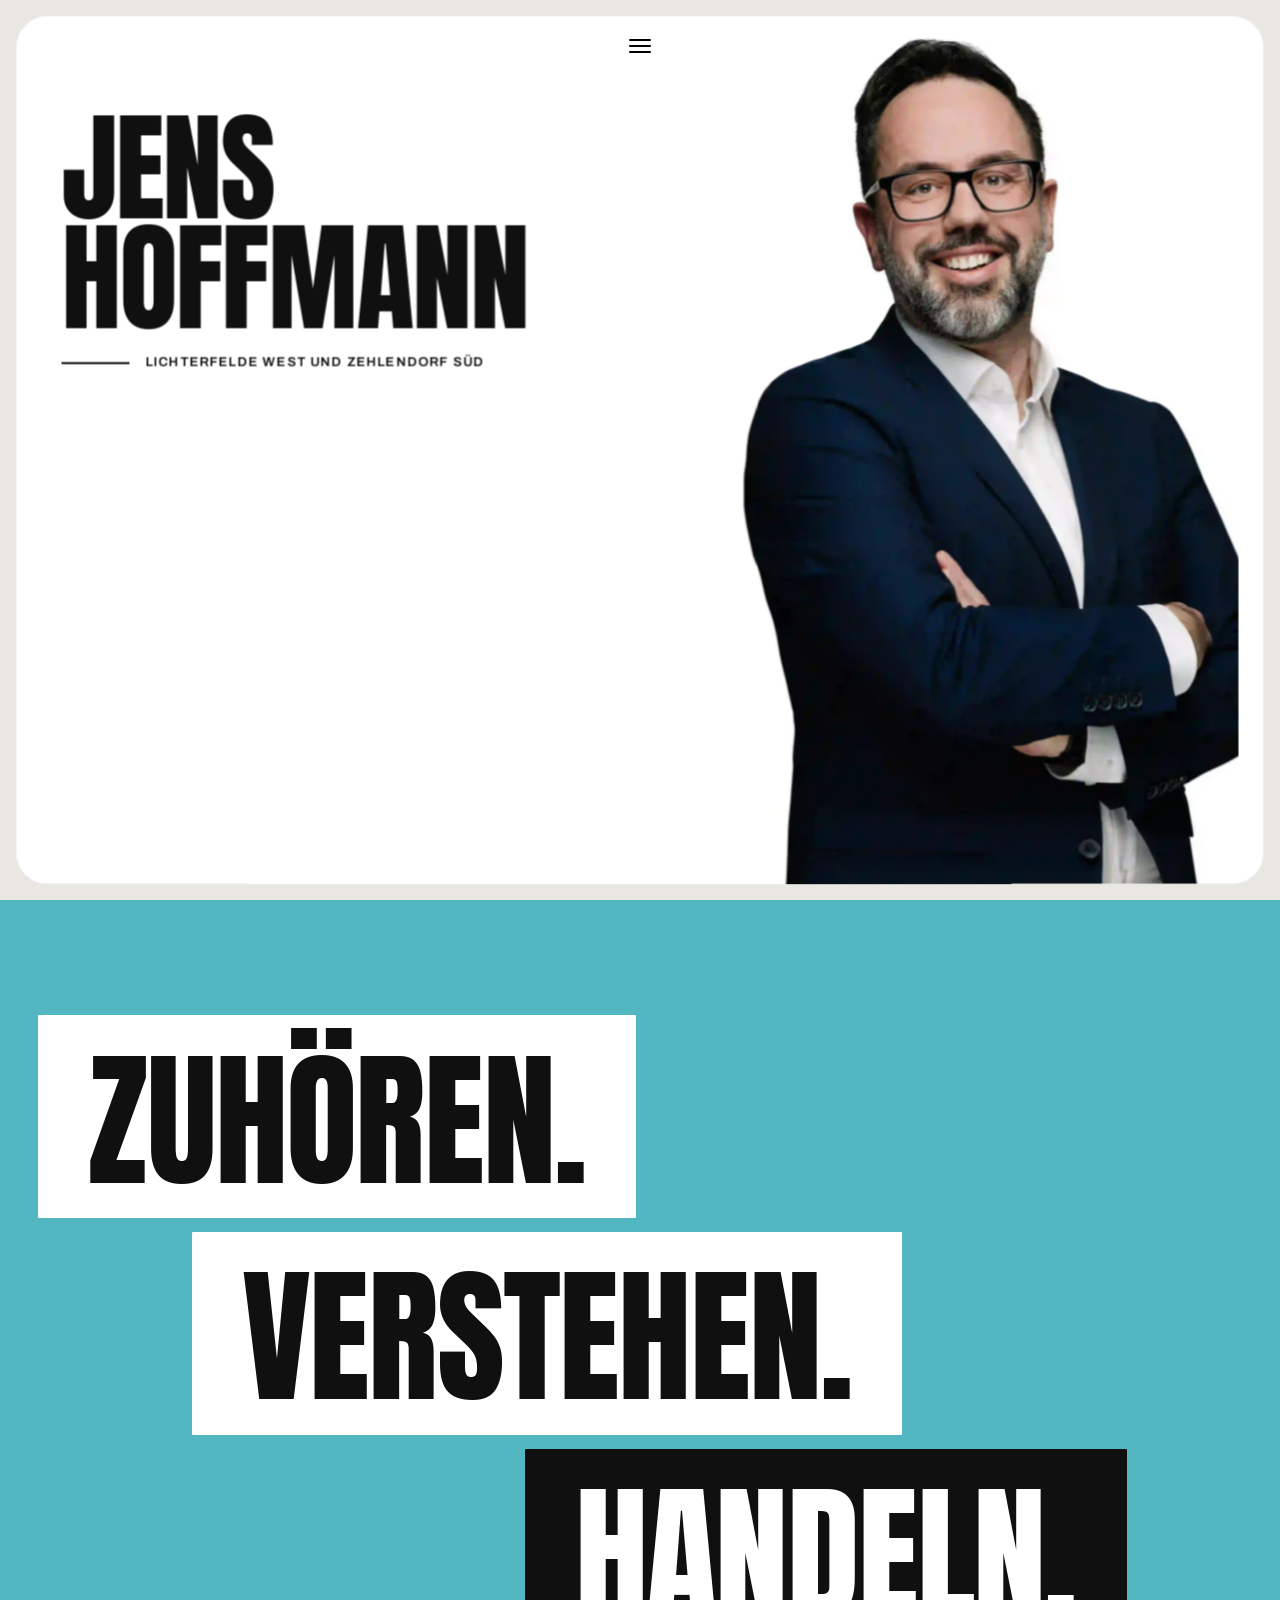
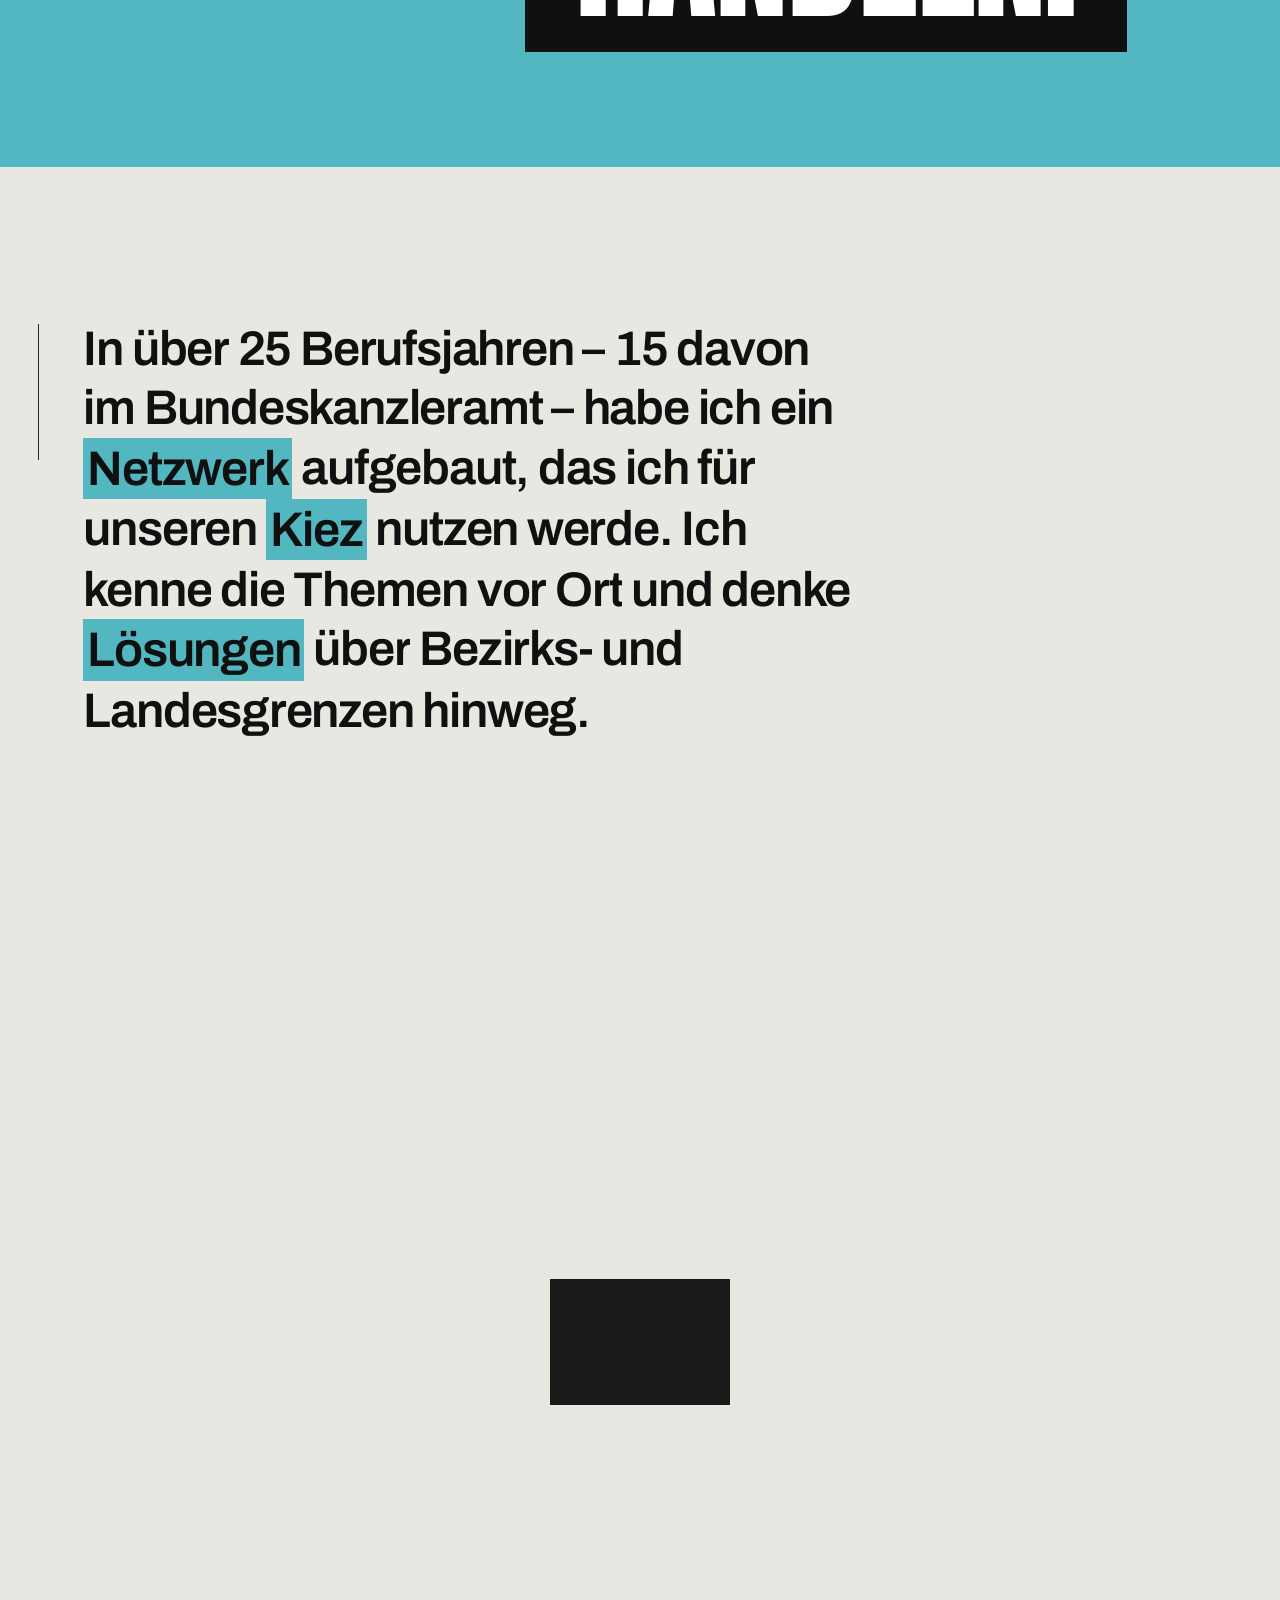
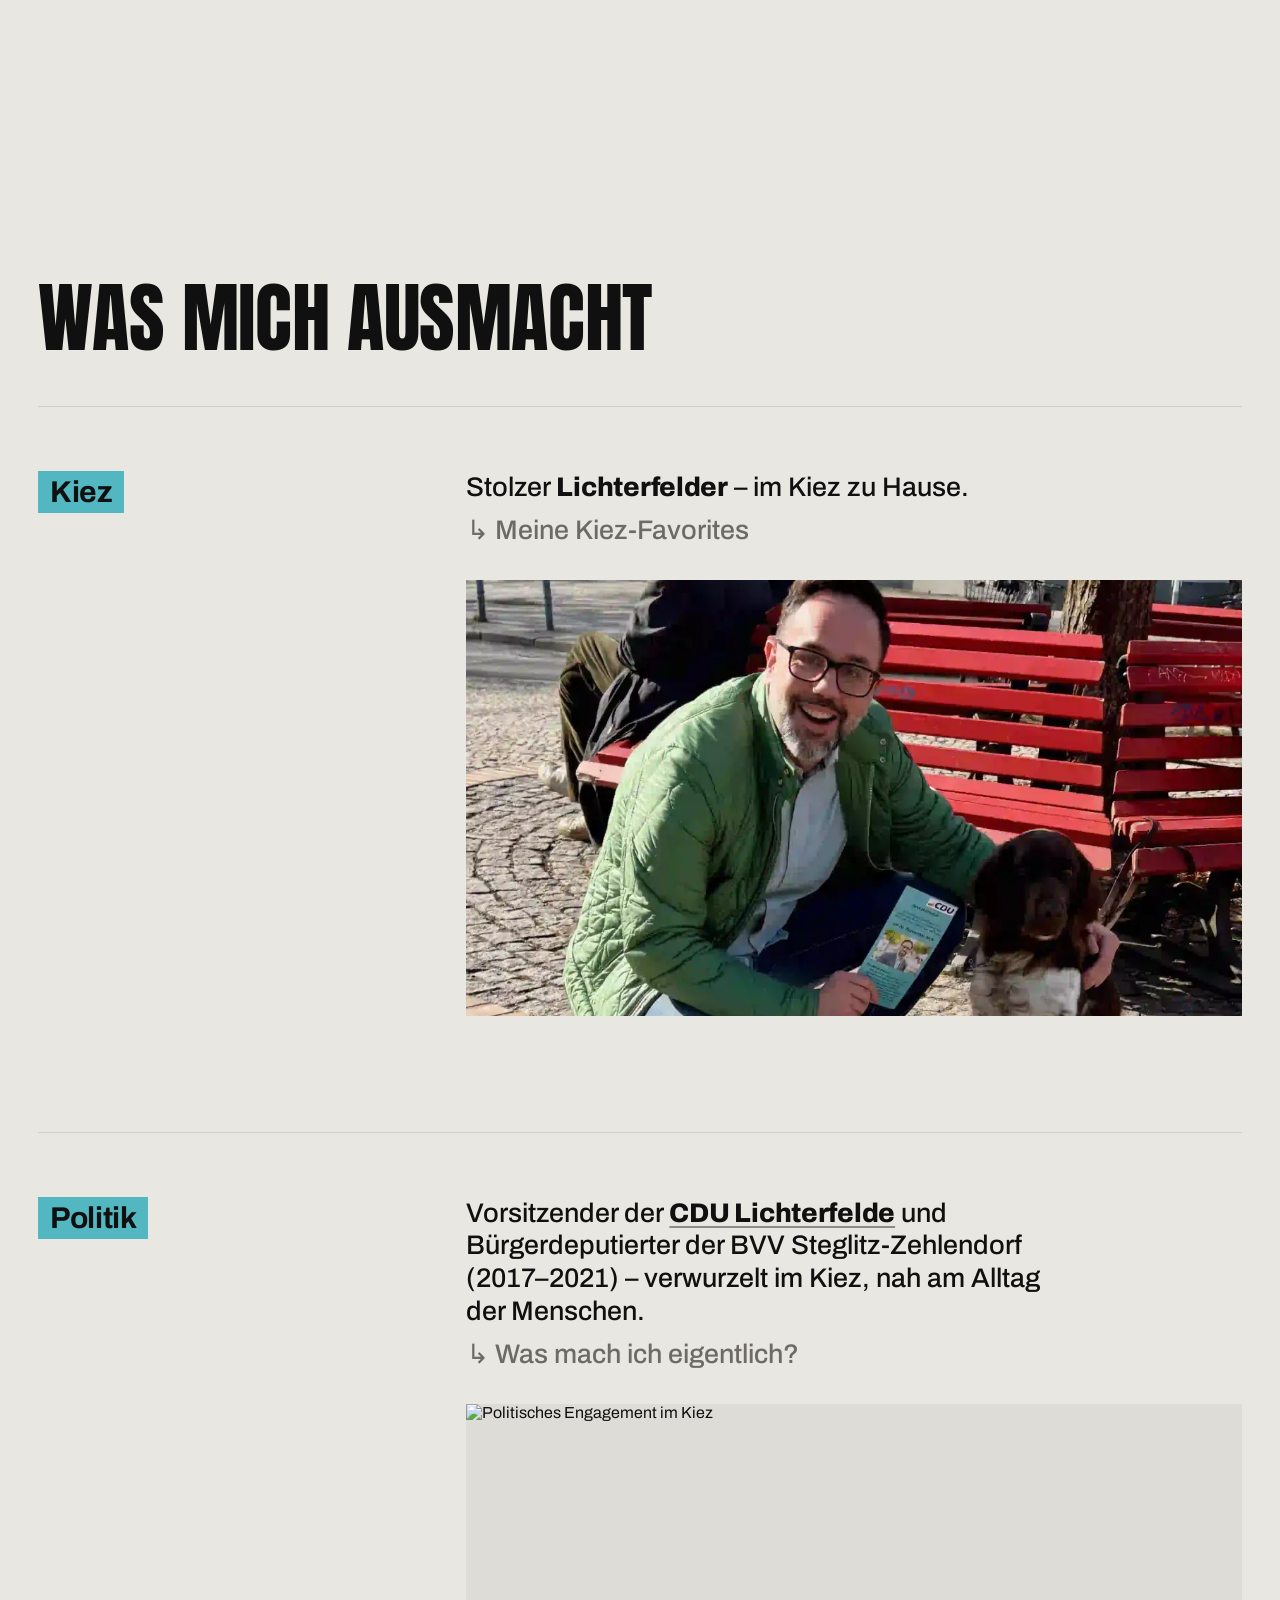
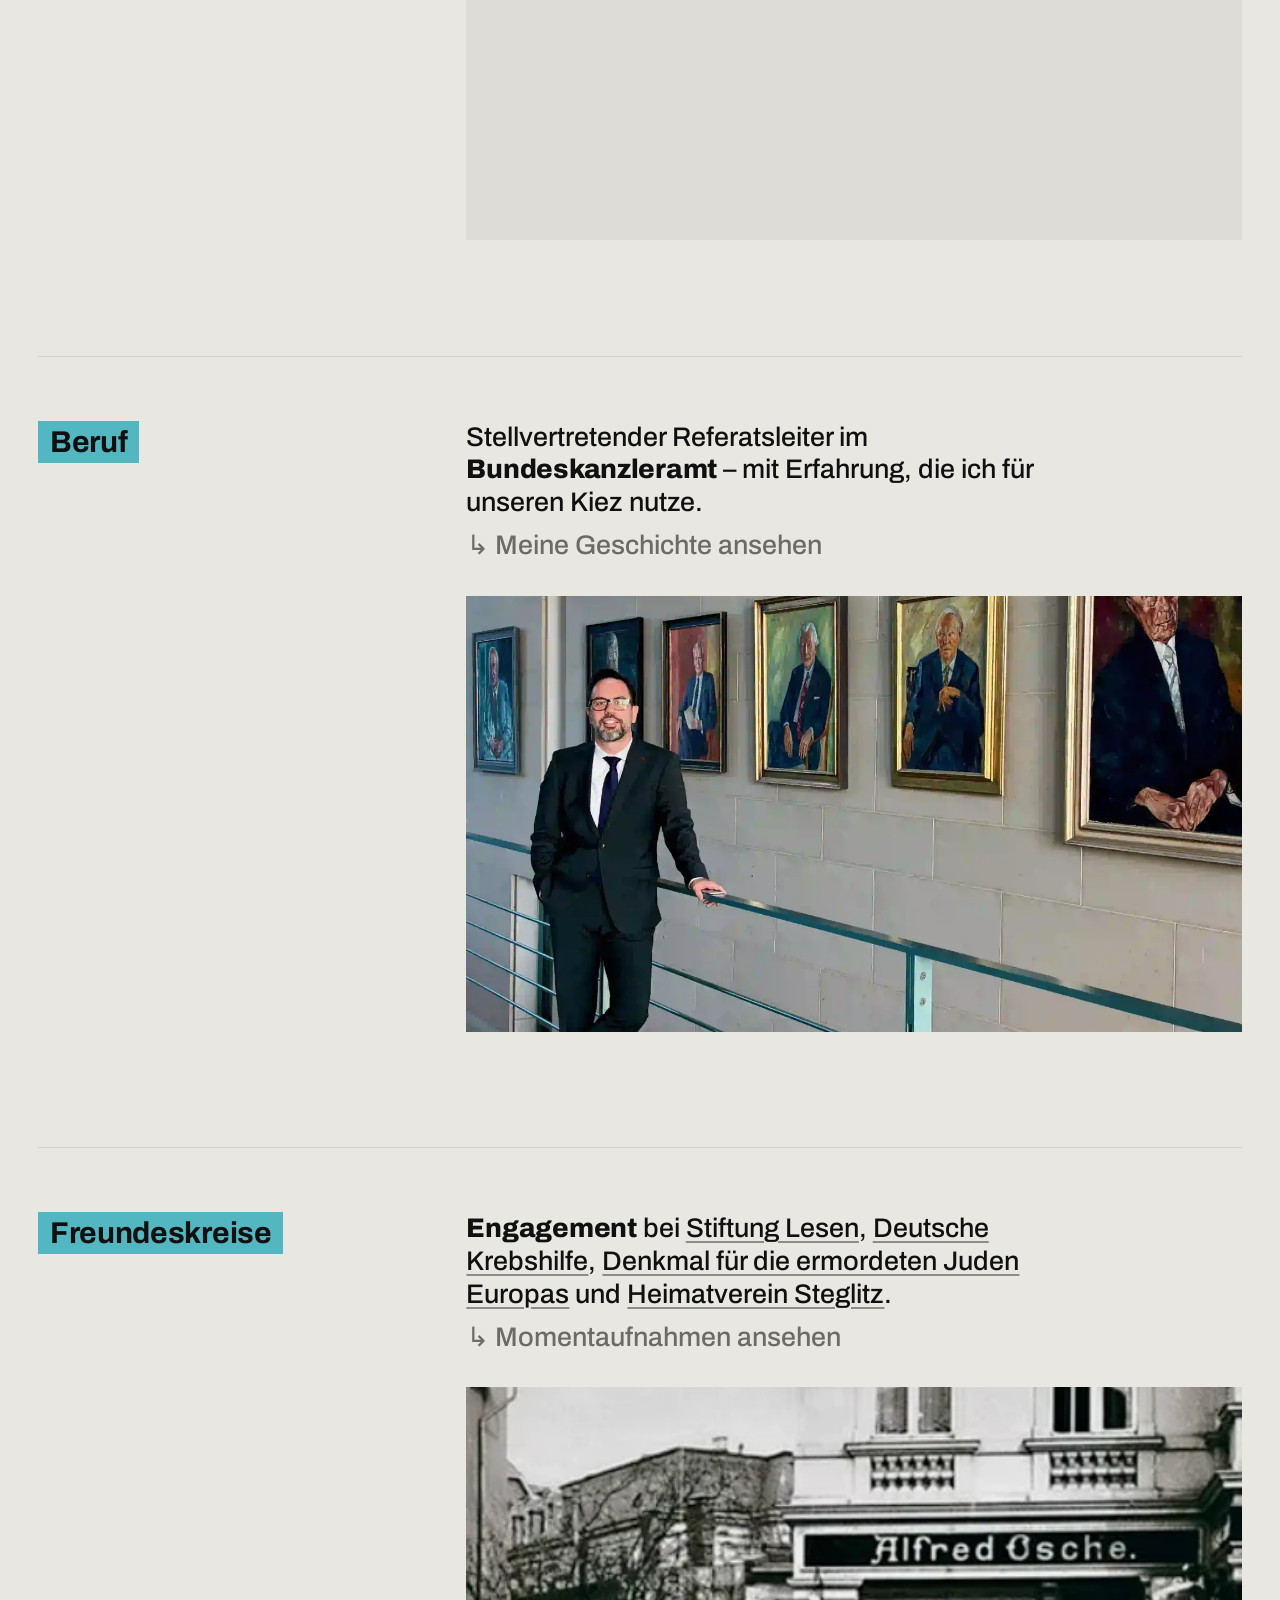
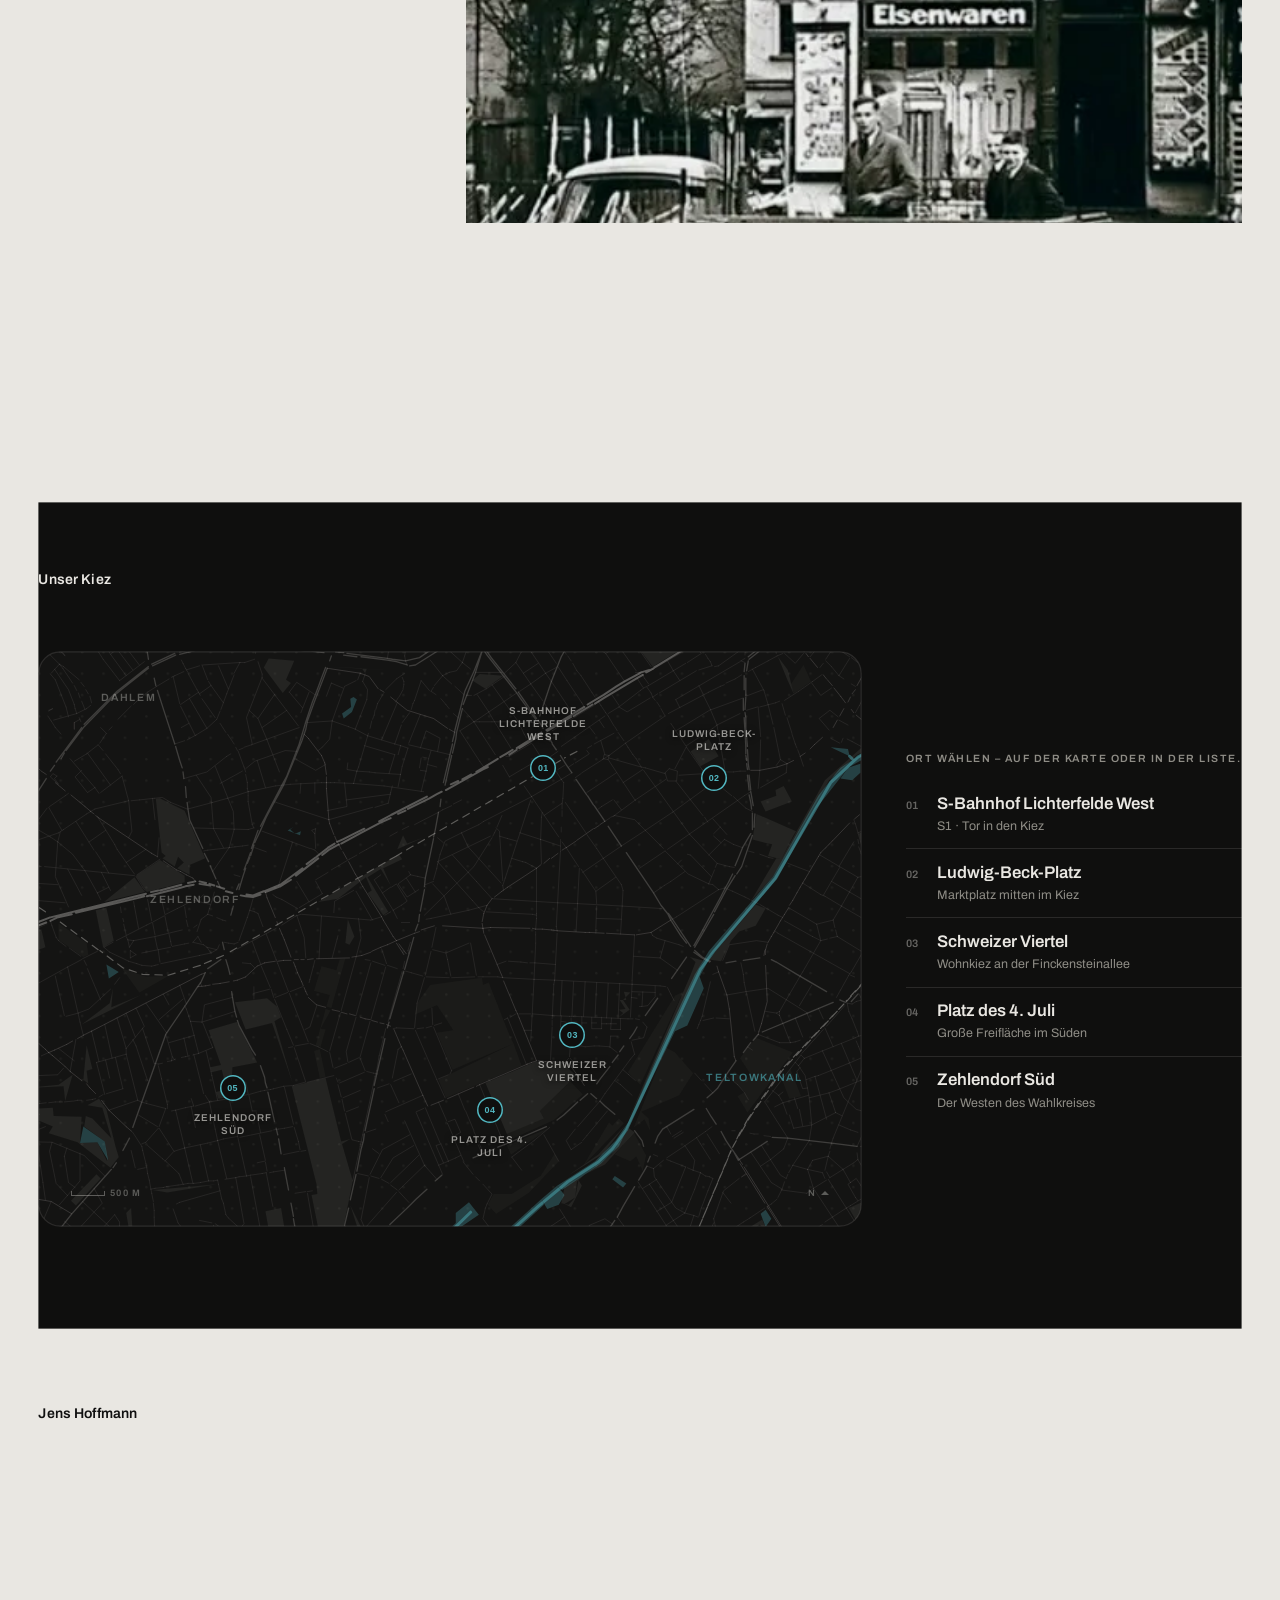
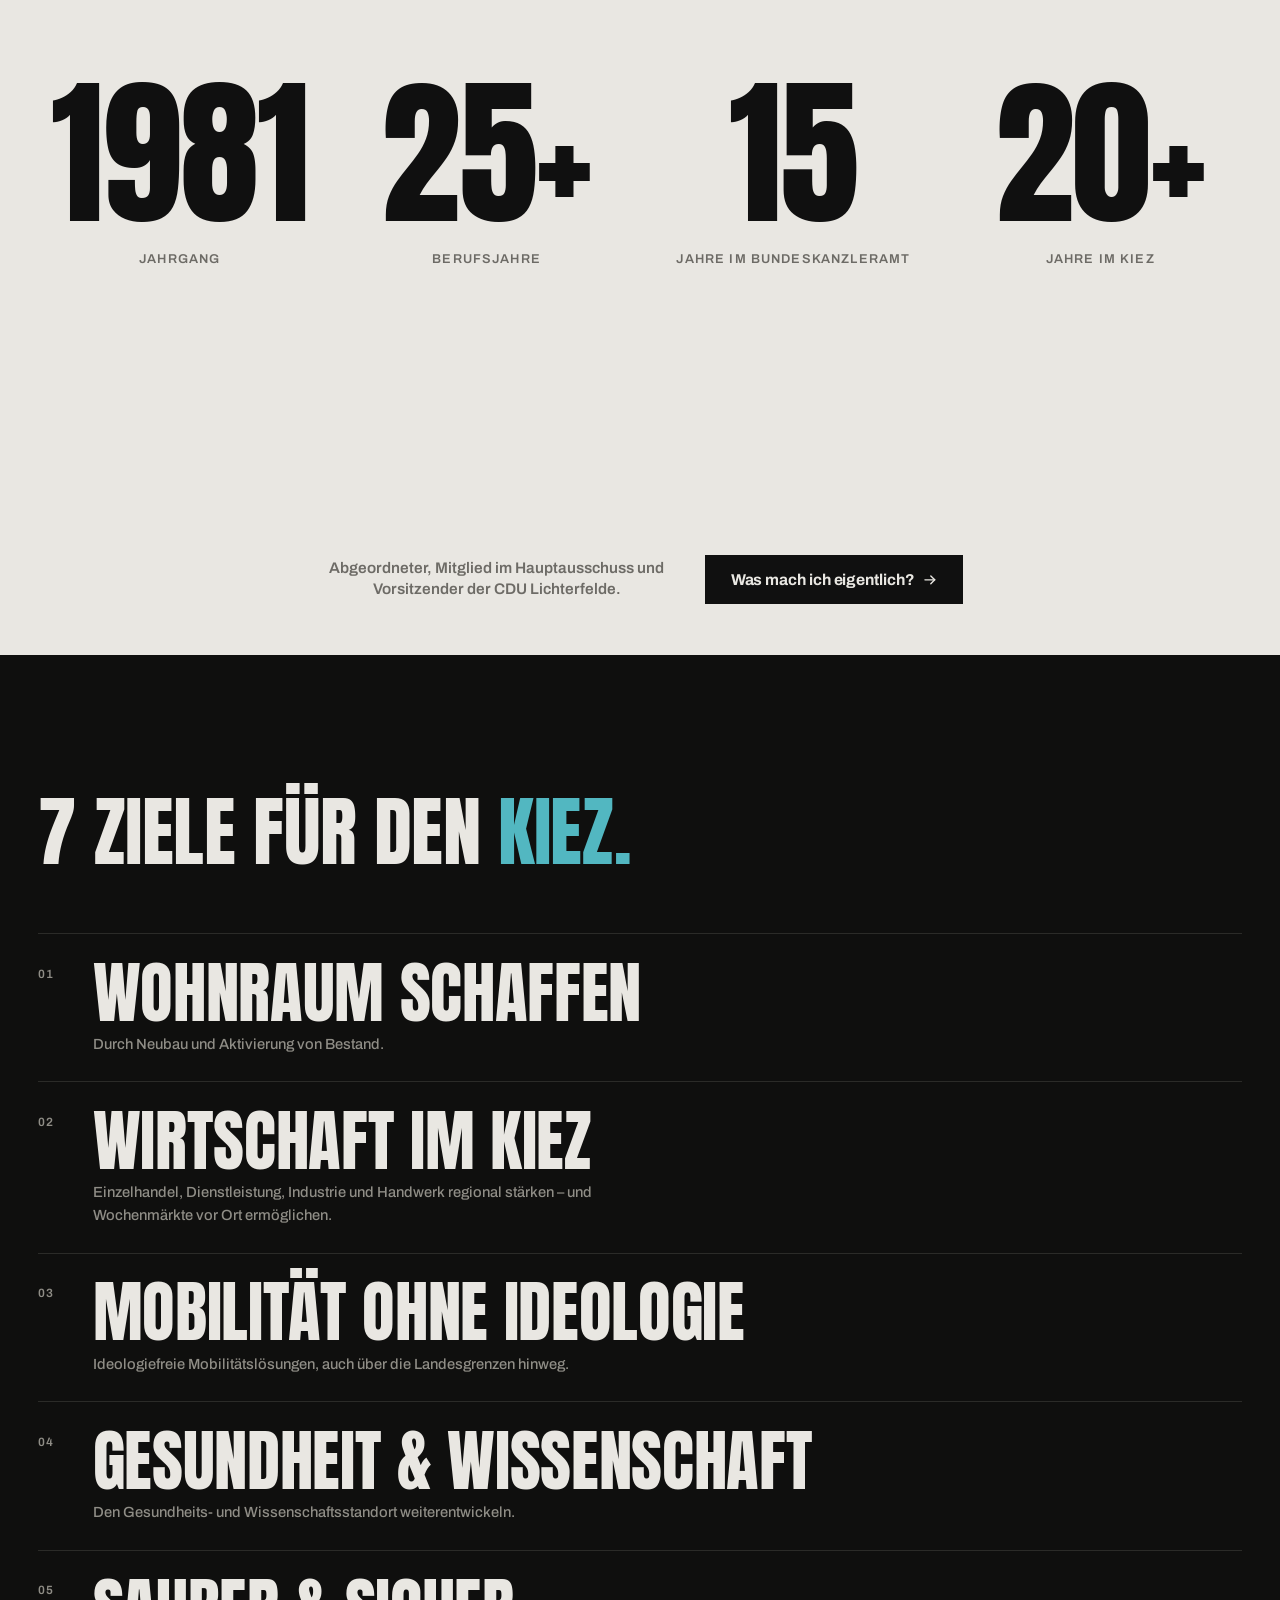
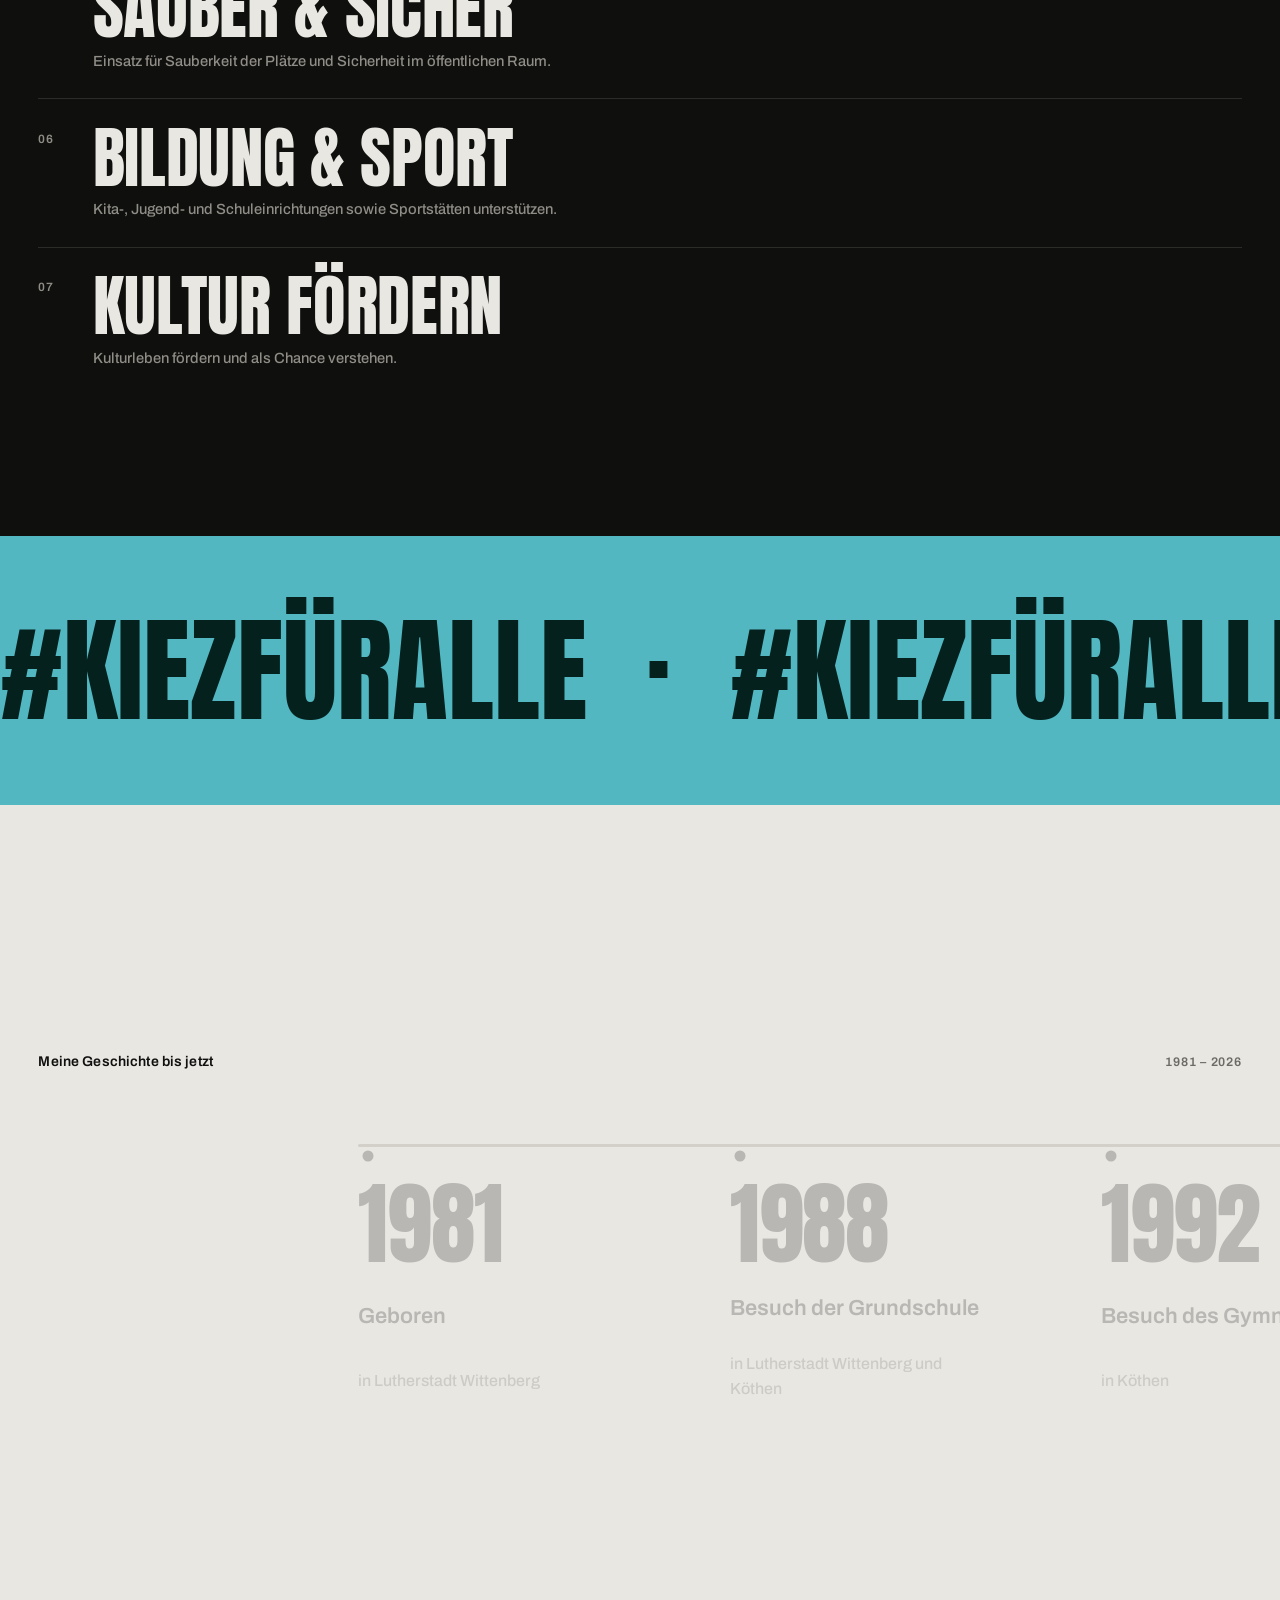
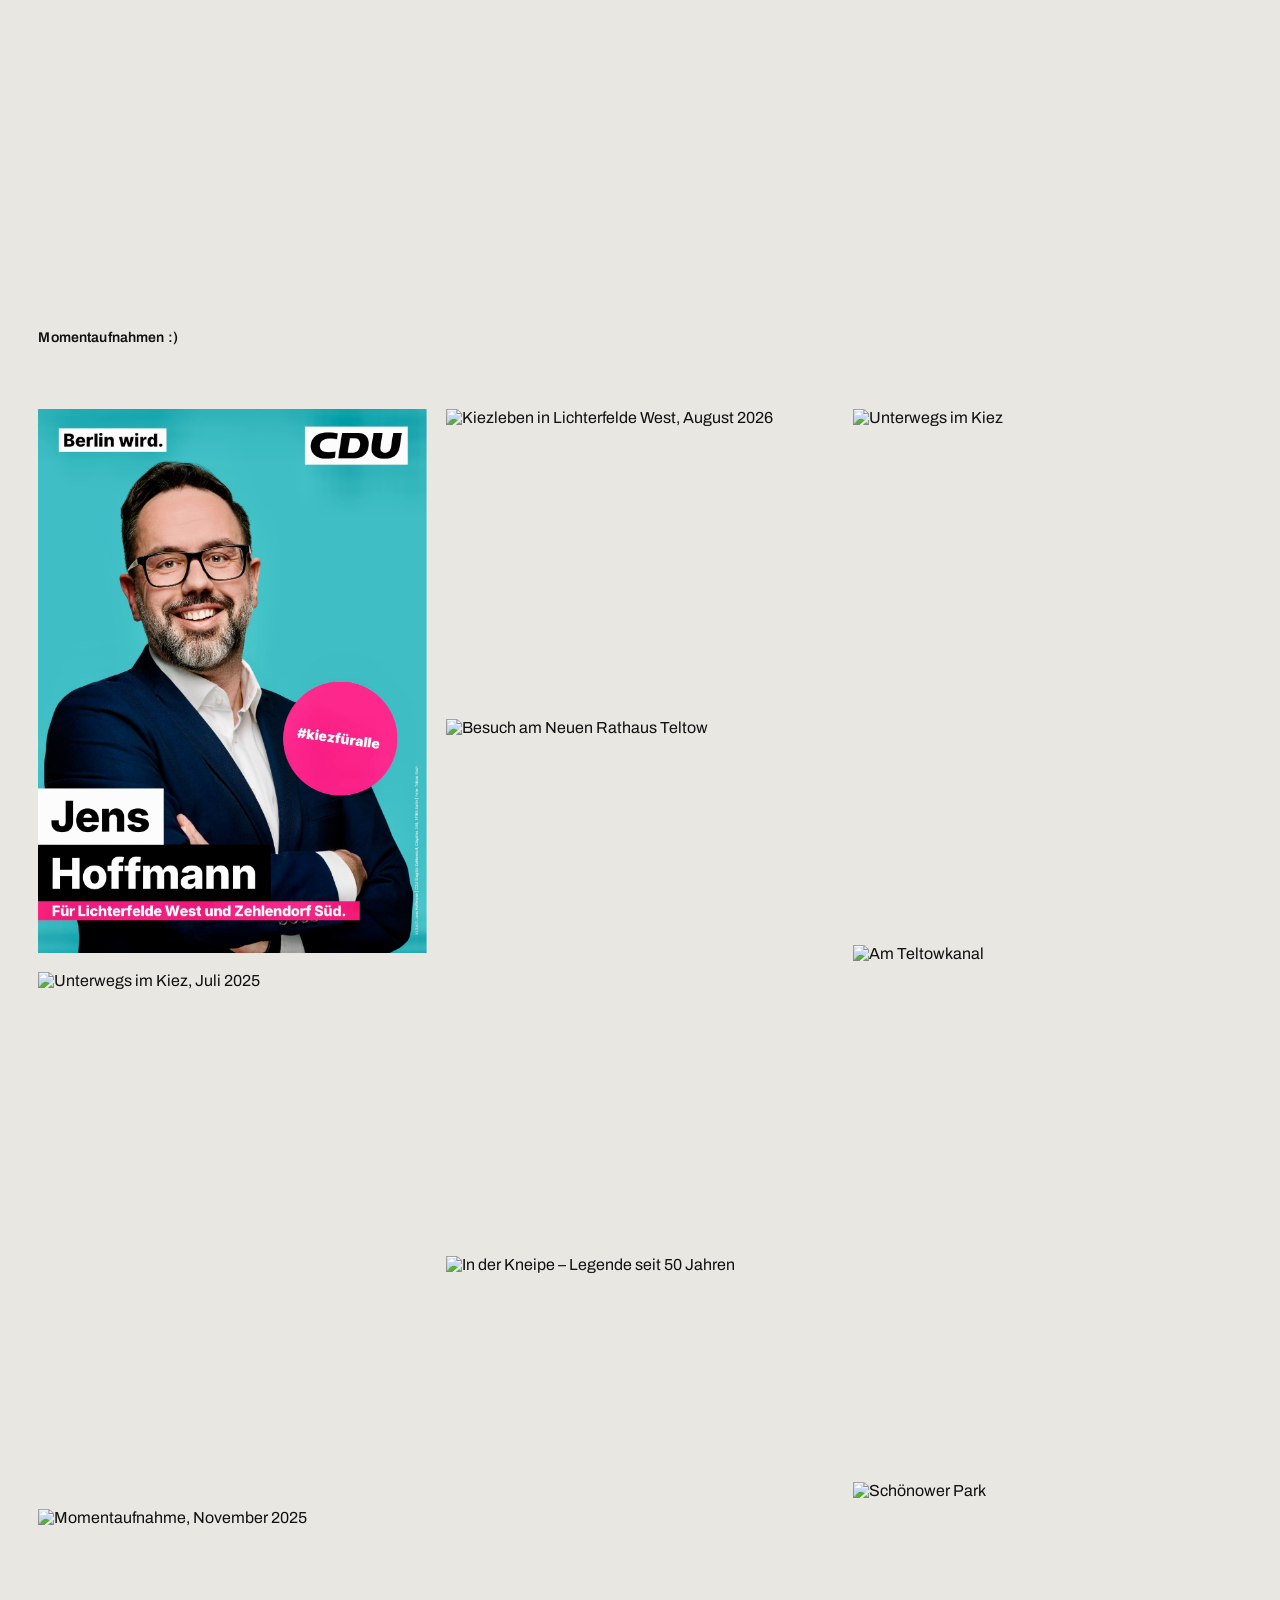
==== commit 0d174ba1: "Add cache-busting version to unterseiten.css and smooth-scroll.js. Unhashed asset names were served " ====
--- a/index.html
+++ b/index.html
@@ -41,8 +41,8 @@
 
     <script type="module" crossorigin src="assets/main-D9YzFPxZ.js"></script>
     <link rel="stylesheet" crossorigin href="assets/main-D0NEMW_q.css">
-    <link rel="stylesheet" href="assets/unterseiten.css">
-    <script>matchMedia("(hover:hover) and (pointer:fine)").matches&&document.head.appendChild(Object.assign(document.createElement("script"),{src:"assets/smooth-scroll.js"}))</script>
+    <link rel="stylesheet" href="assets/unterseiten.css?v=20261125-2">
+    <script>matchMedia("(hover:hover) and (pointer:fine)").matches&&document.head.appendChild(Object.assign(document.createElement("script"),{src:"assets/smooth-scroll.js?v=20261125-2"}))</script>
     <script type="speculationrules">{"prefetch":[{"where":{"and":[{"selector_matches":"a[href*=\".html\"]"},{"not":{"selector_matches":"[target=_blank], [download]"}}]},"eagerness":"moderate"}]}</script>
   </head>
 
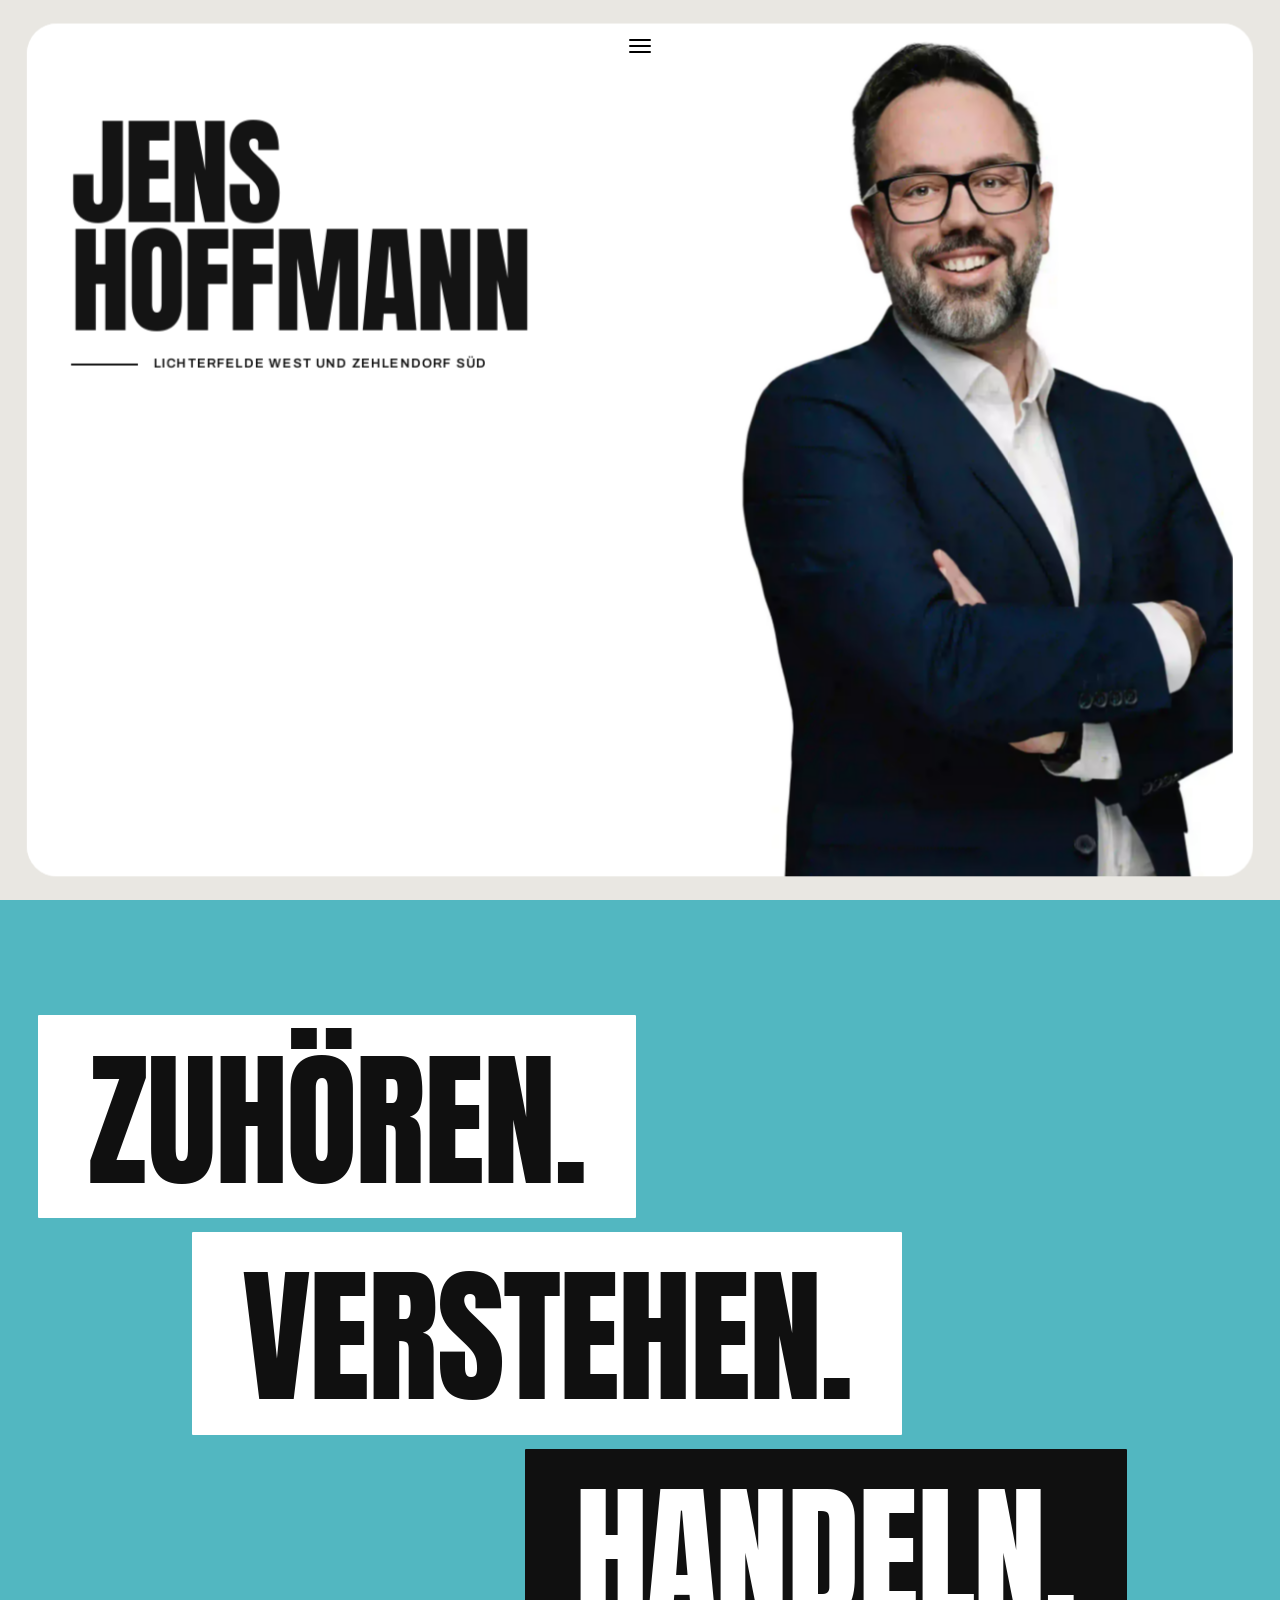
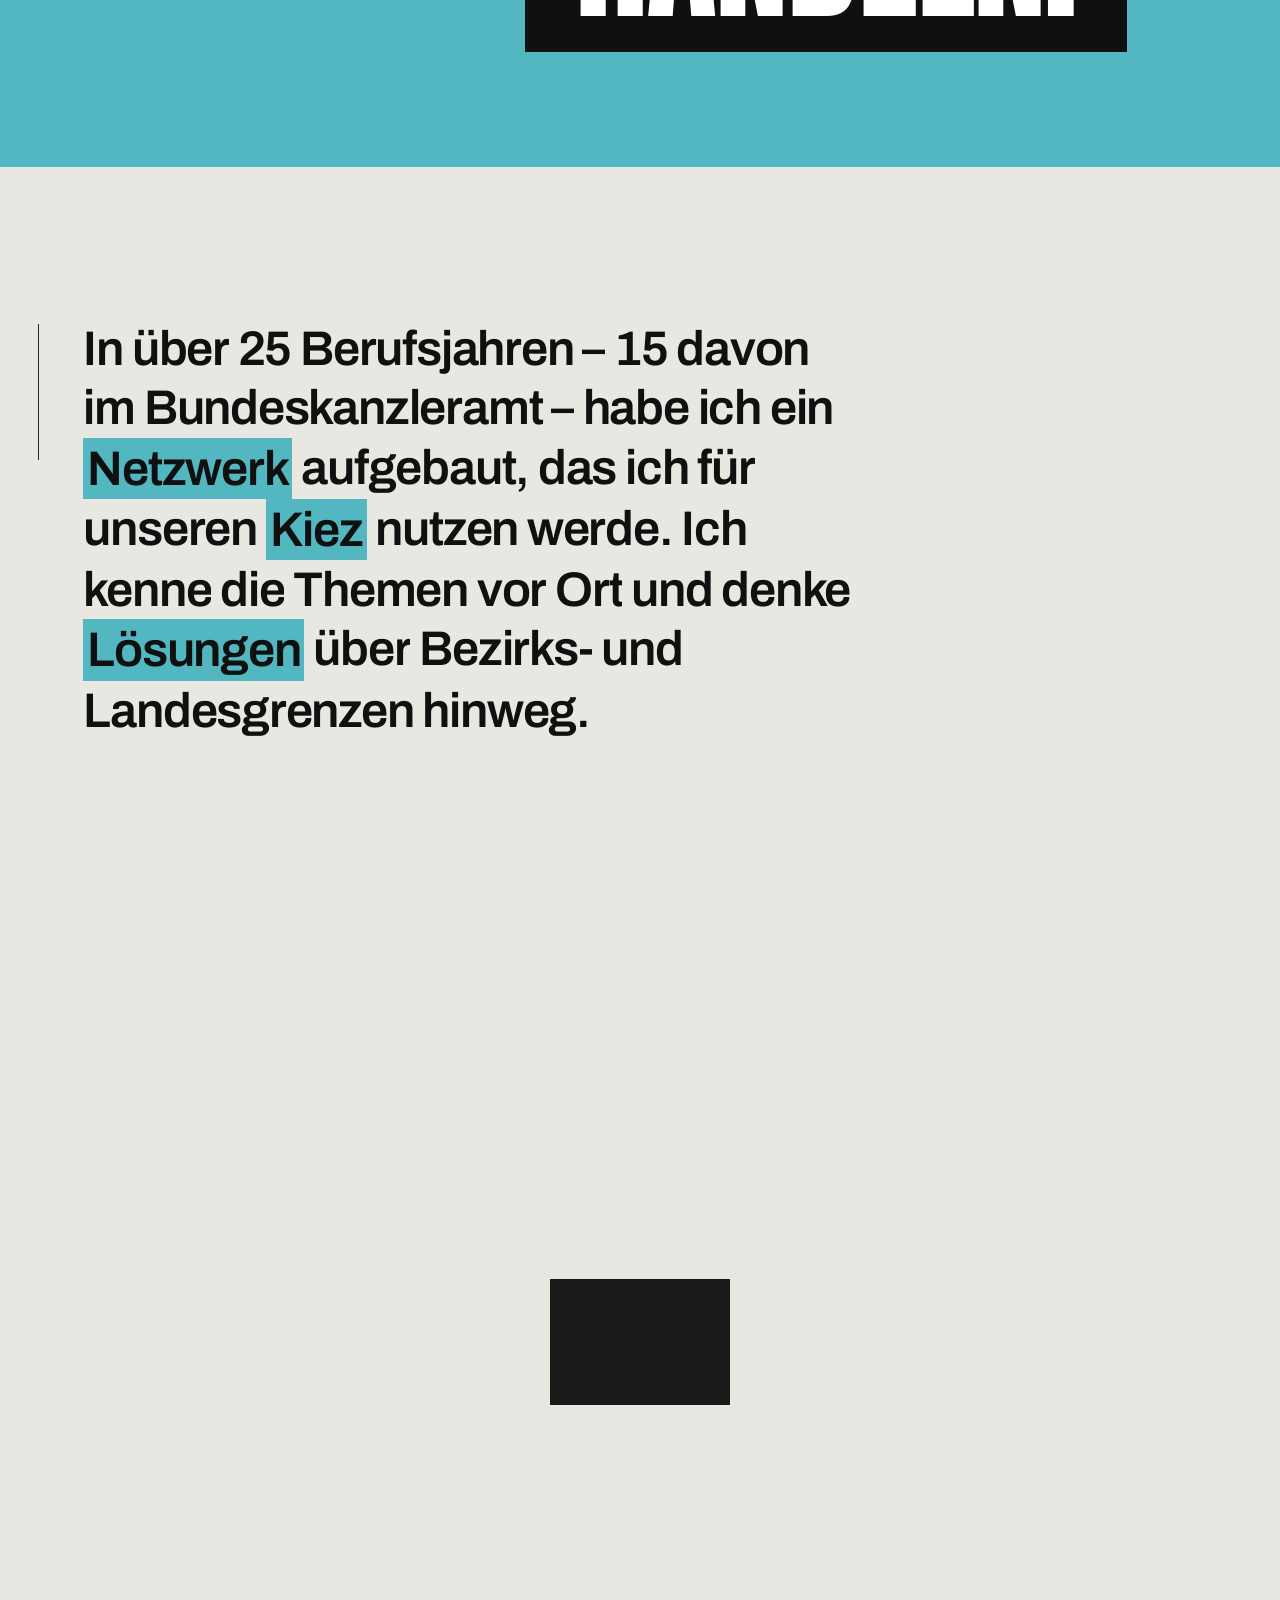
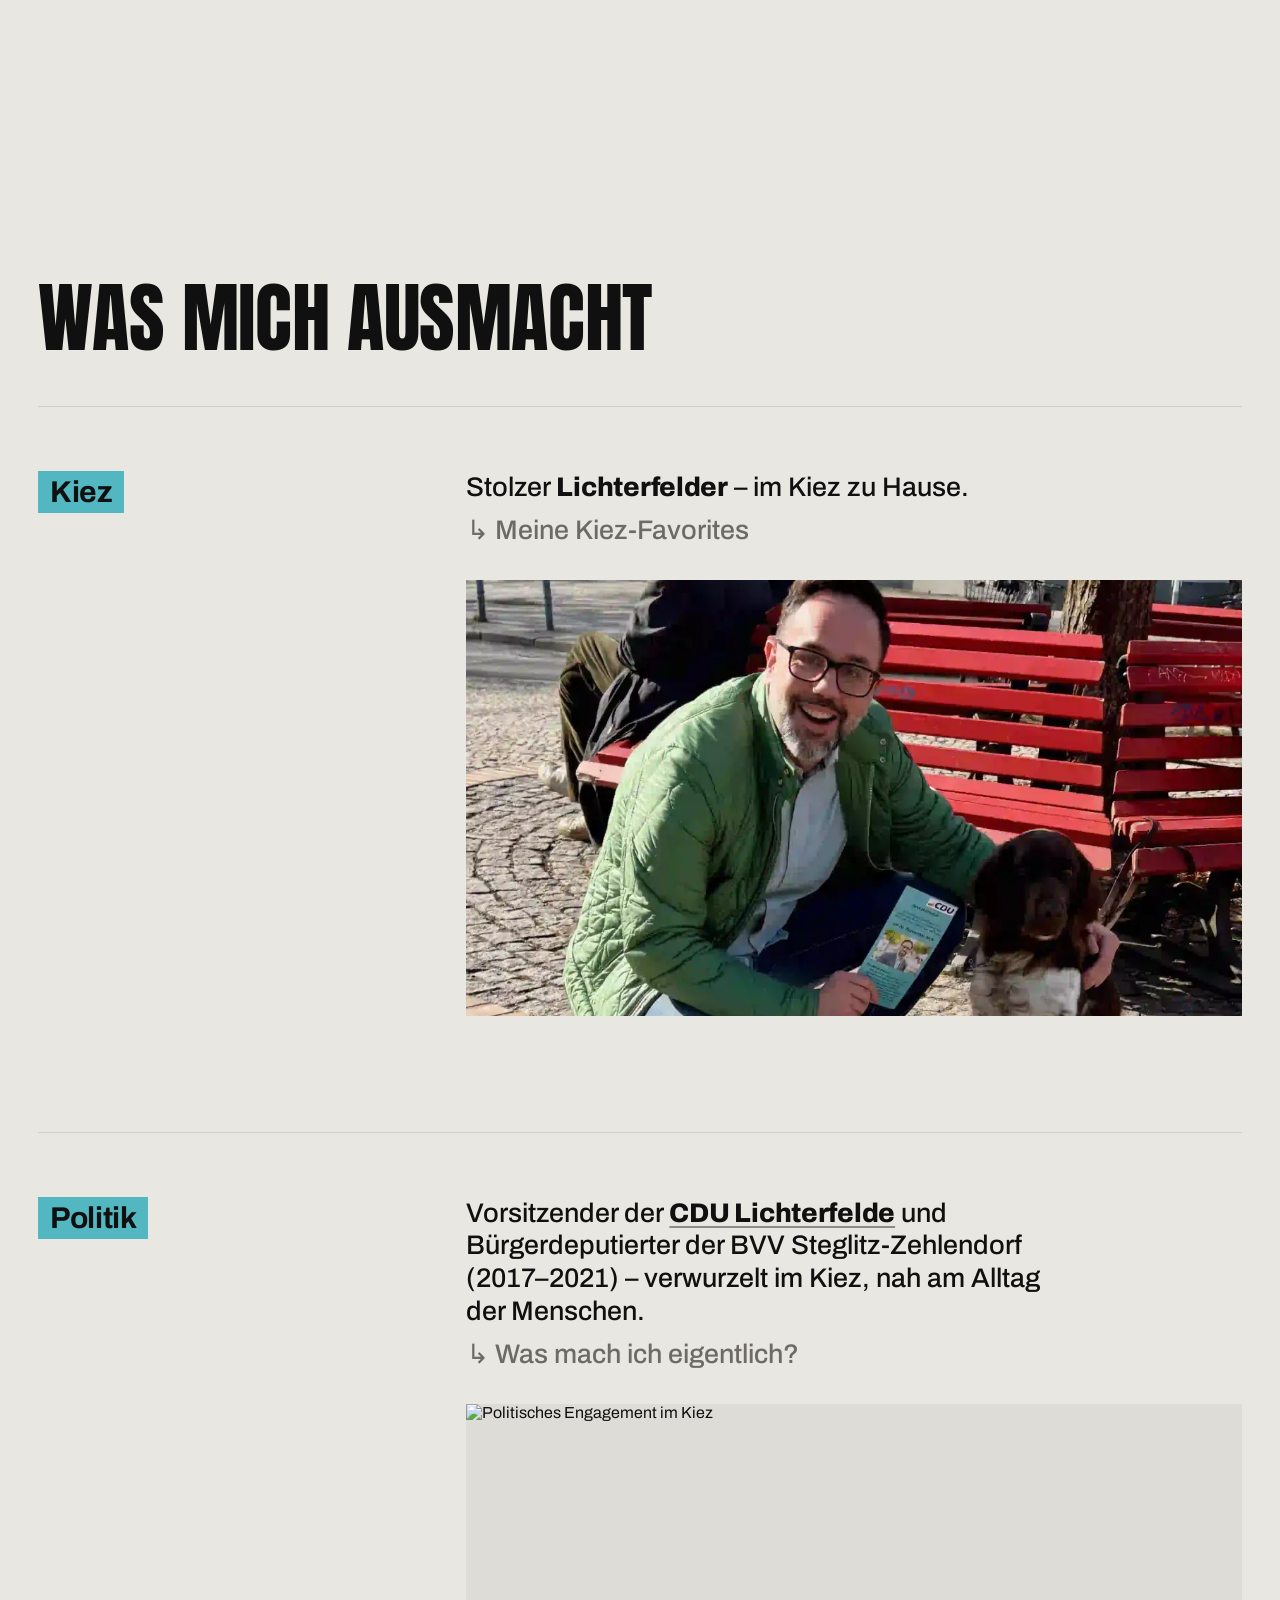
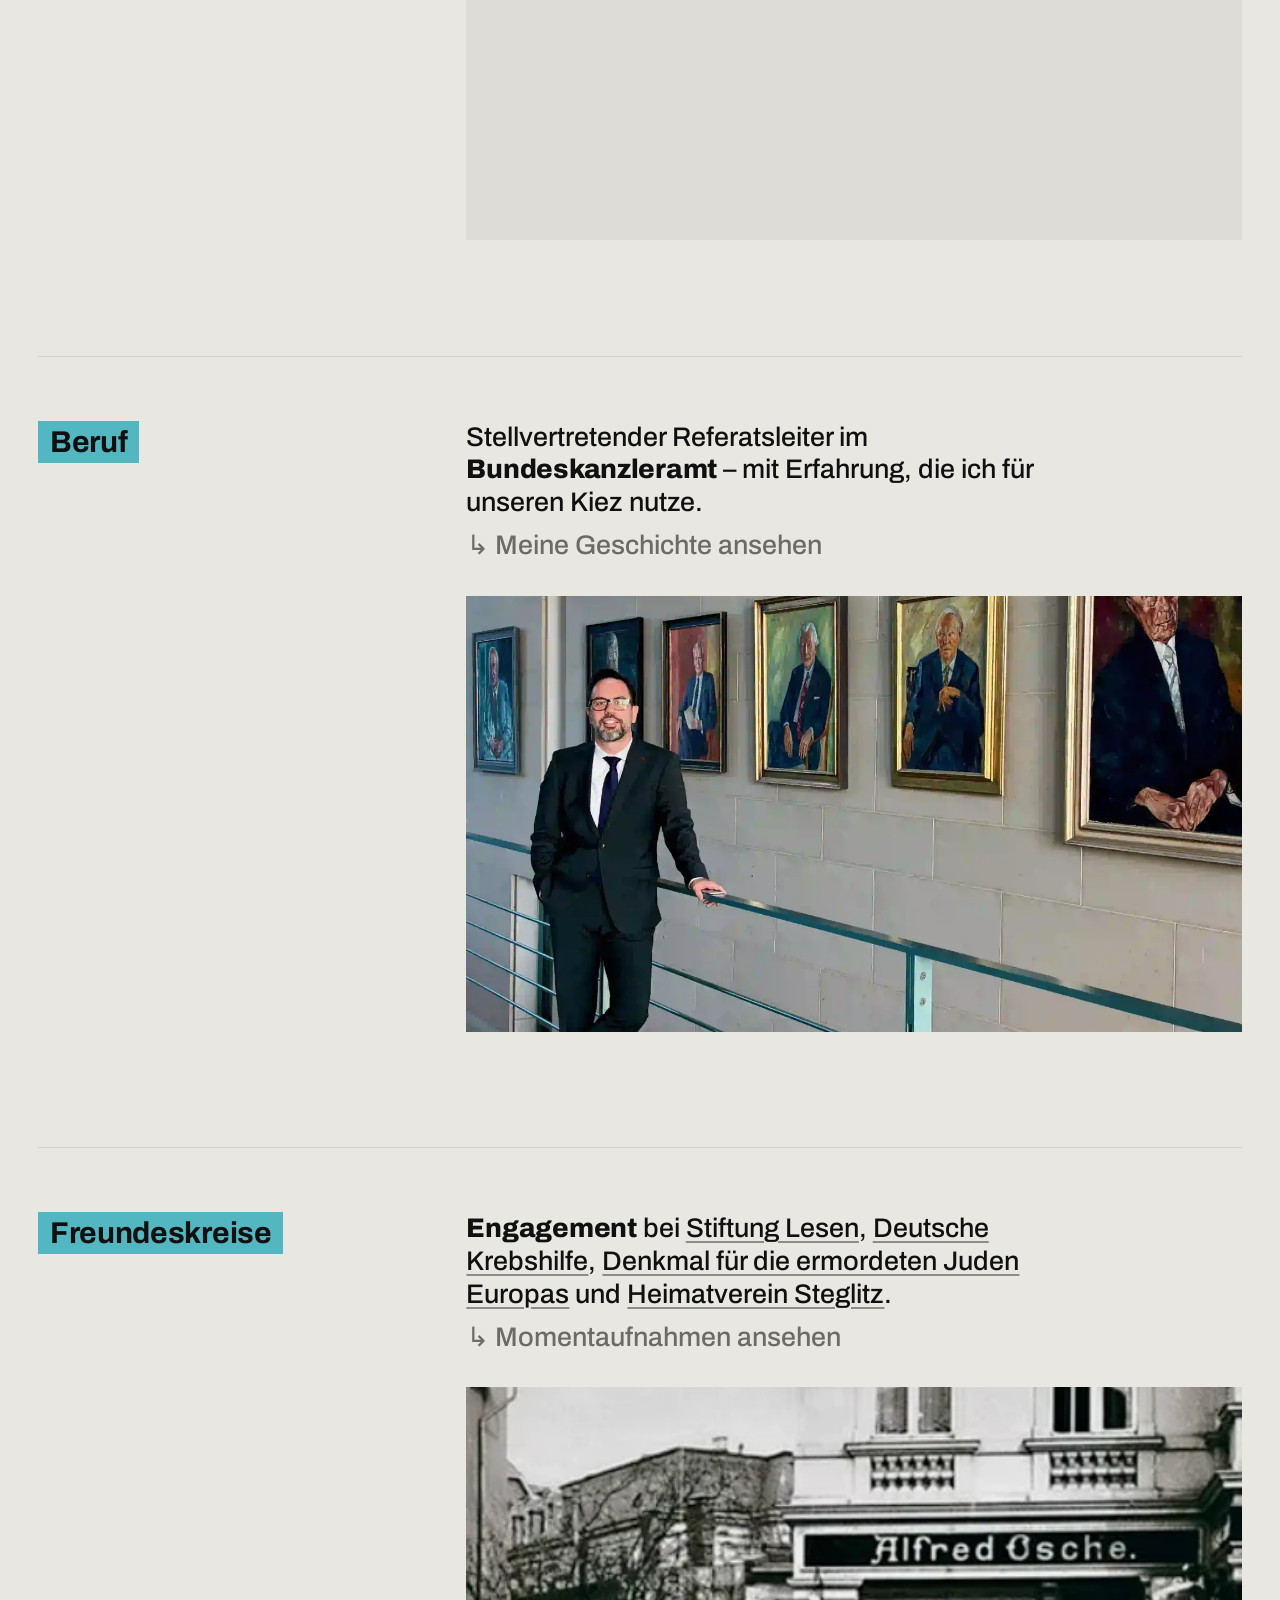
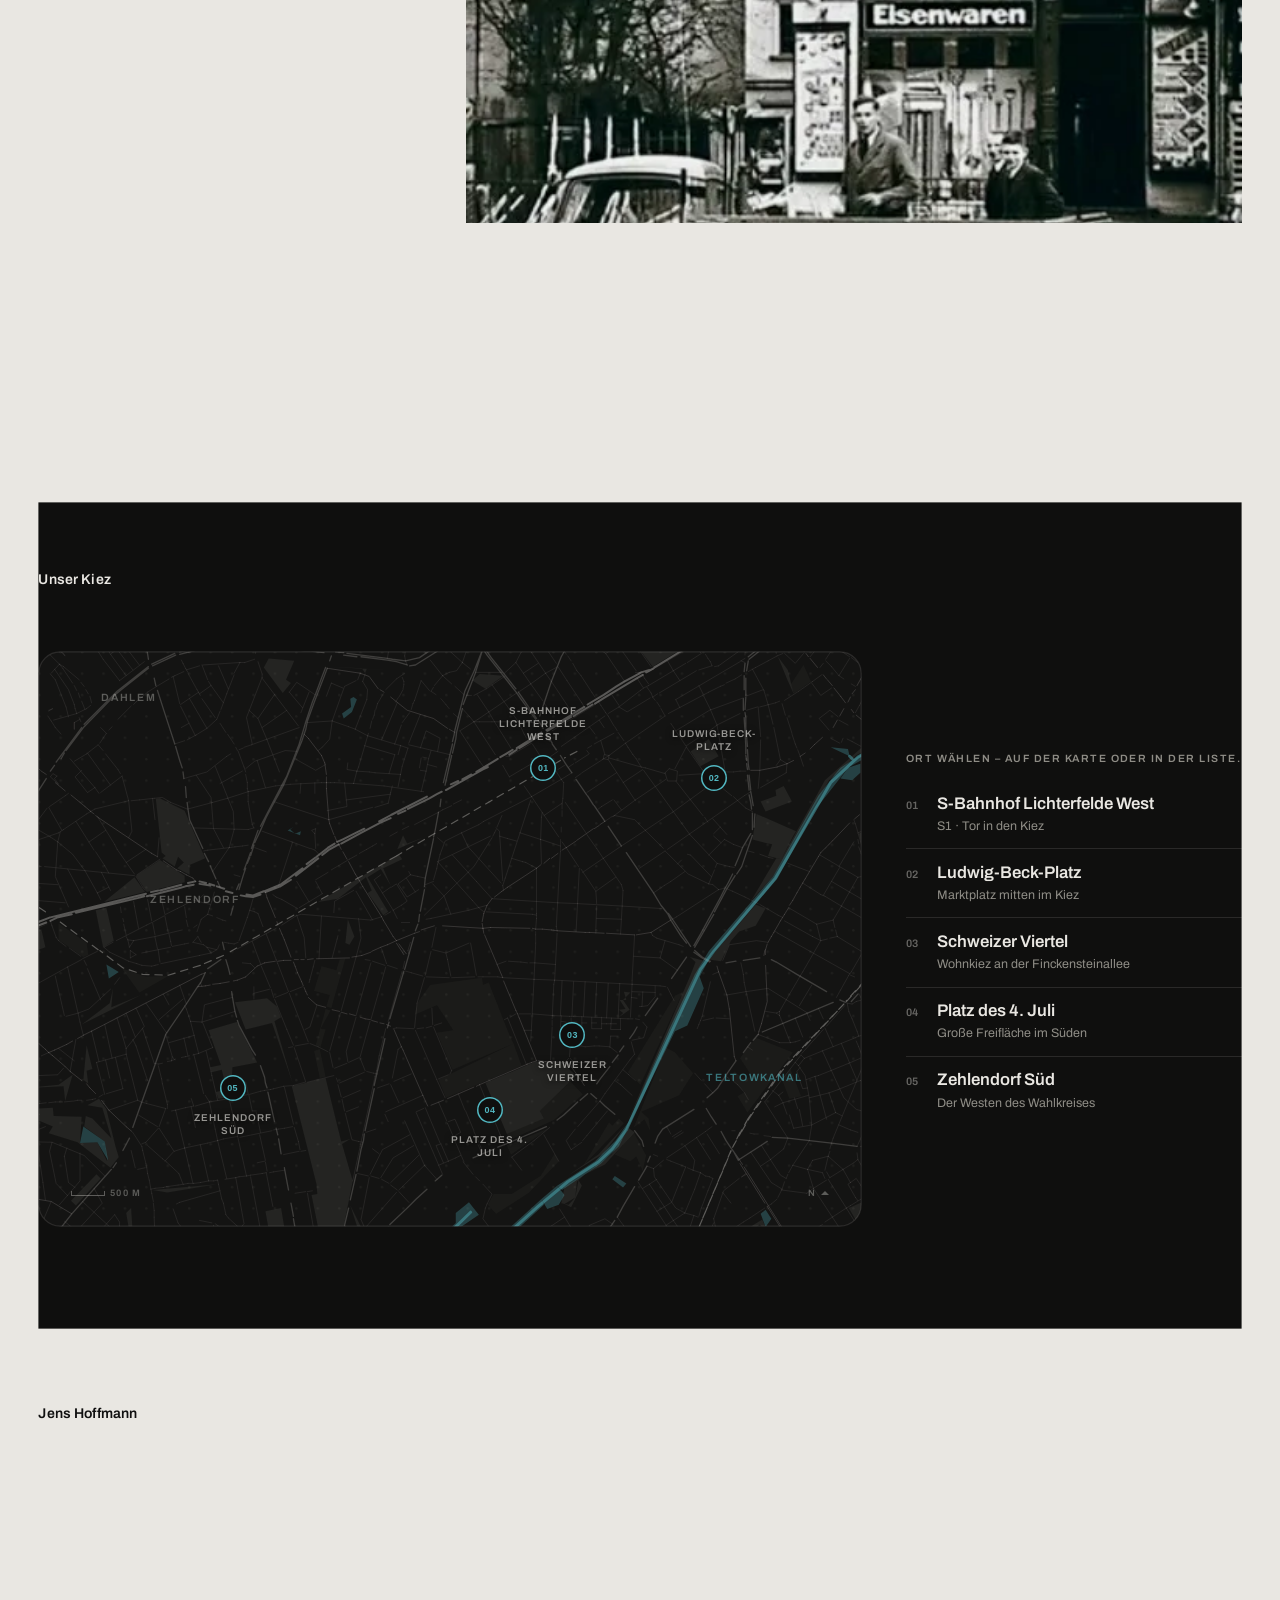
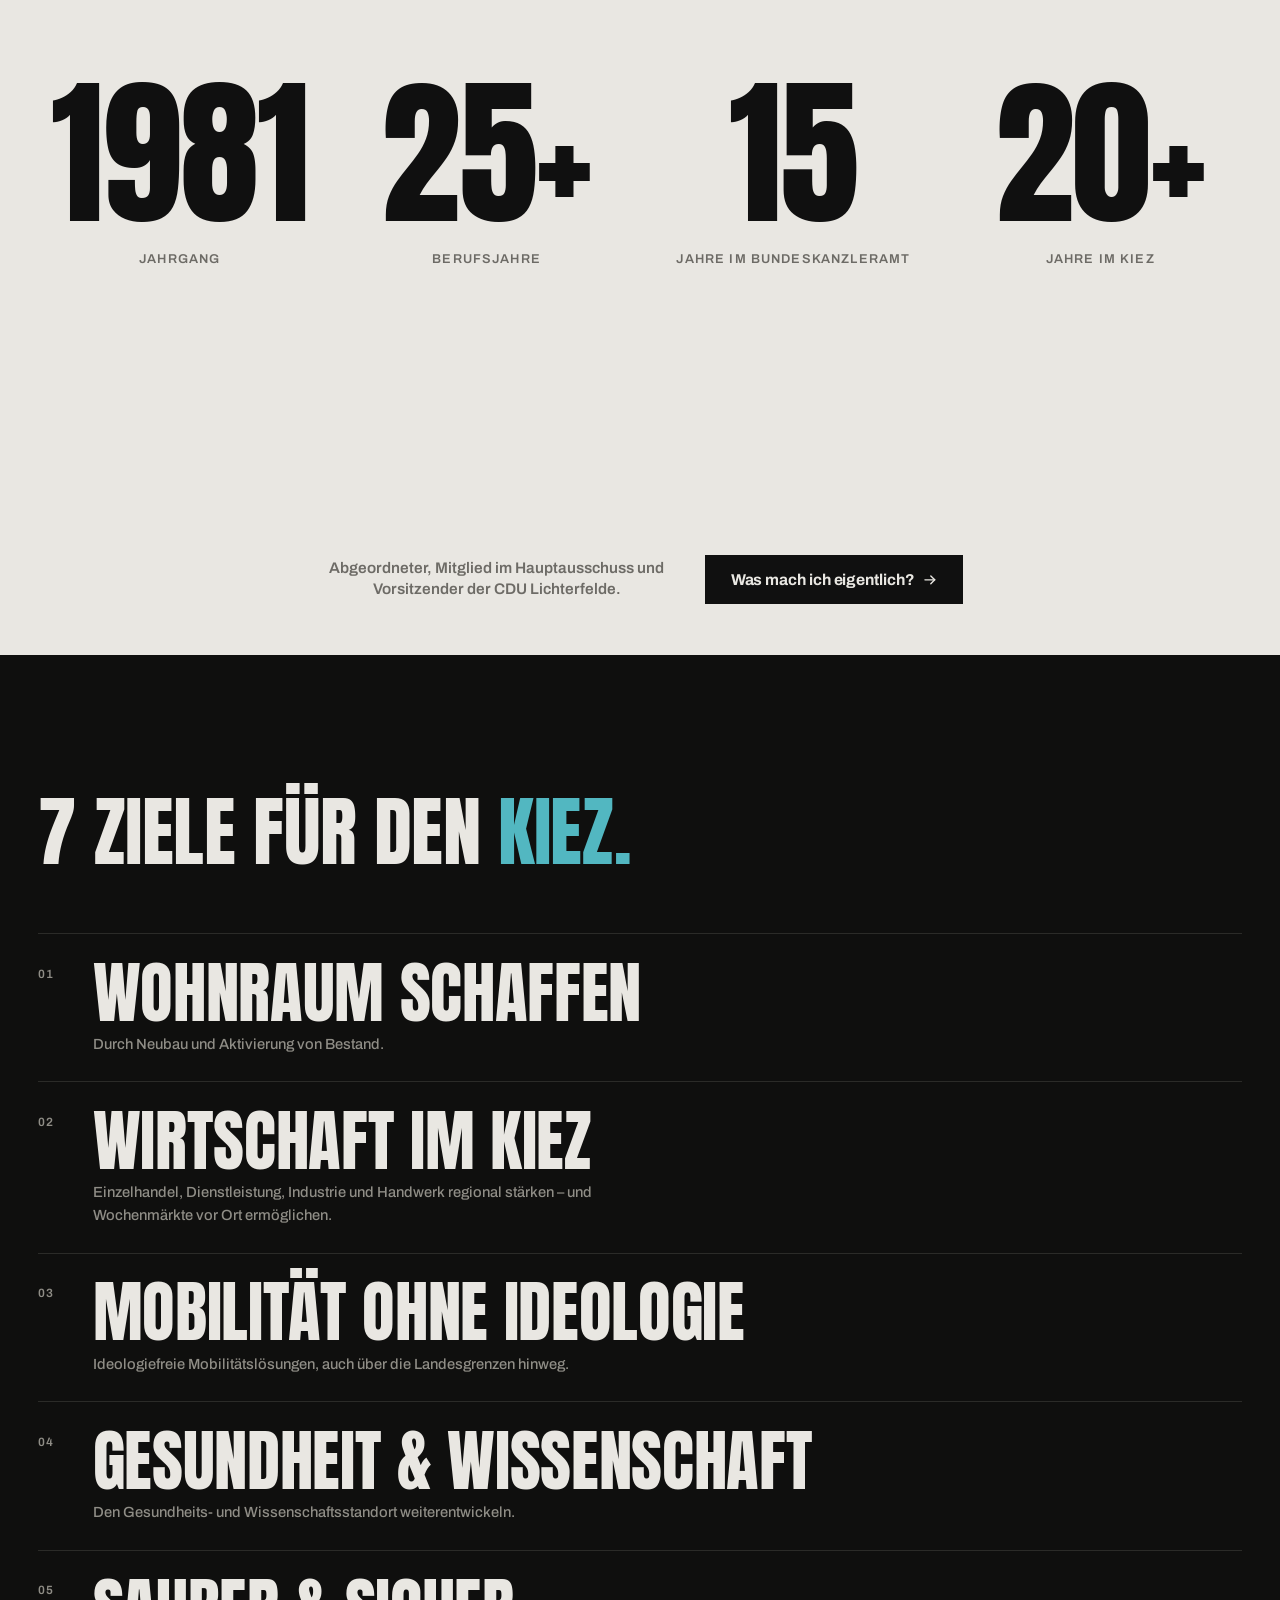
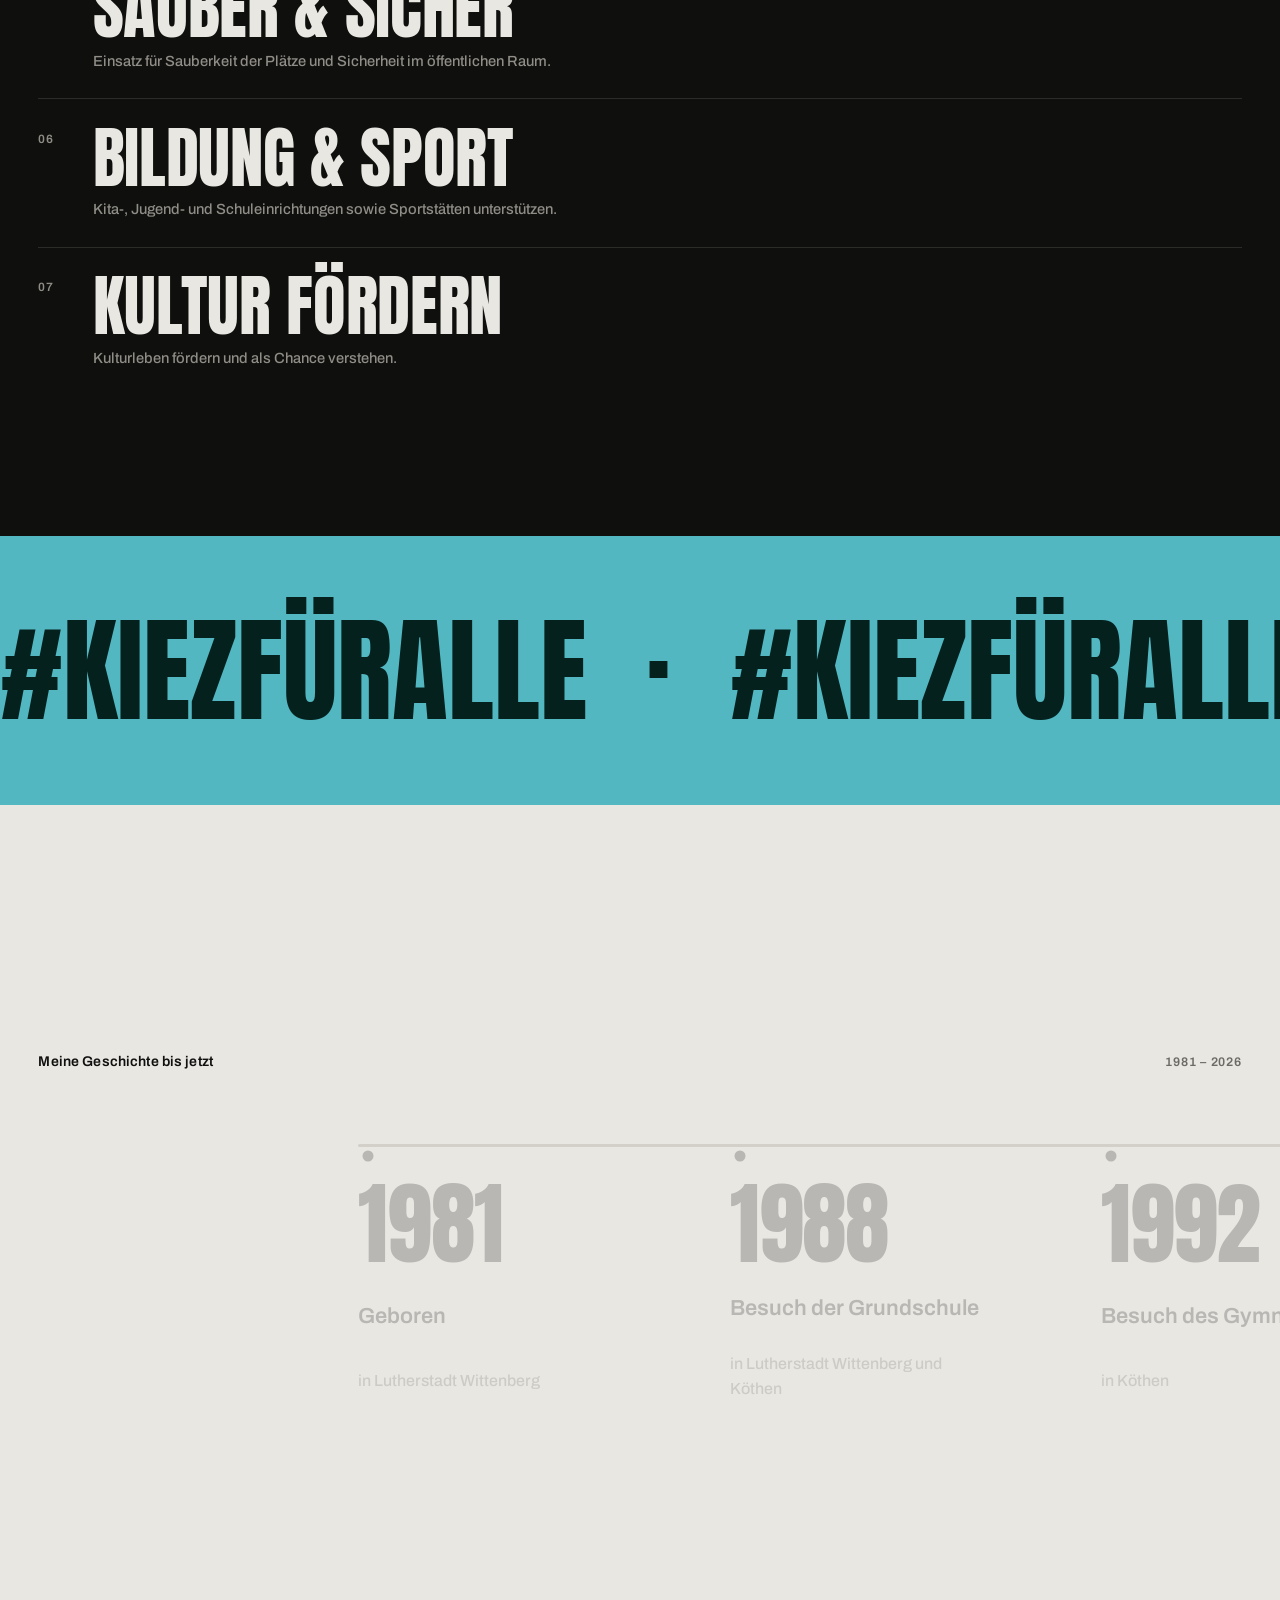
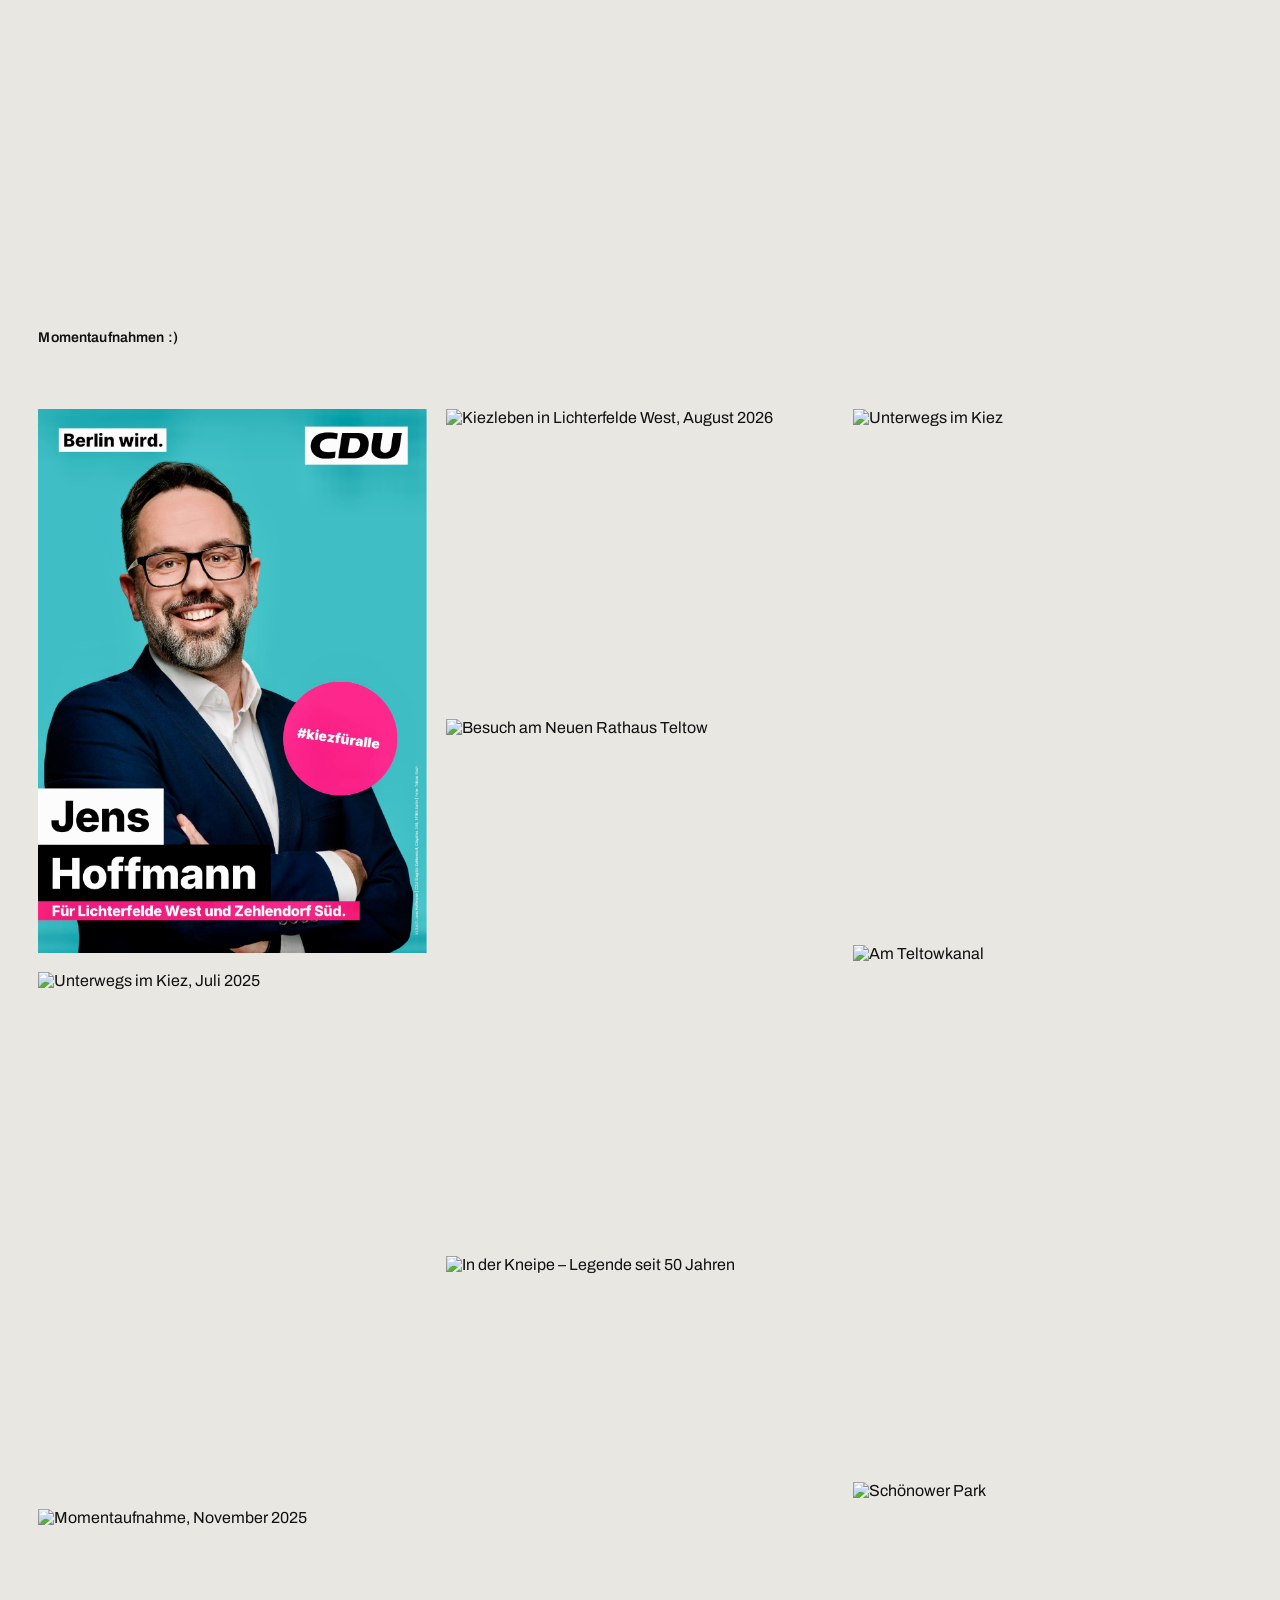
==== commit c3518de1: "Remove image handles, square badges, legend below the fold on mobile. - Remove Instagram handles (Me" ====
--- a/index.html
+++ b/index.html
@@ -41,8 +41,8 @@
 
     <script type="module" crossorigin src="assets/main-D9YzFPxZ.js"></script>
     <link rel="stylesheet" crossorigin href="assets/main-D0NEMW_q.css">
-    <link rel="stylesheet" href="assets/unterseiten.css?v=20261125-2">
-    <script>matchMedia("(hover:hover) and (pointer:fine)").matches&&document.head.appendChild(Object.assign(document.createElement("script"),{src:"assets/smooth-scroll.js?v=20261125-2"}))</script>
+    <link rel="stylesheet" href="assets/unterseiten.css?v=20261125-3">
+    <script>matchMedia("(hover:hover) and (pointer:fine)").matches&&document.head.appendChild(Object.assign(document.createElement("script"),{src:"assets/smooth-scroll.js?v=20261125-3"}))</script>
     <script type="speculationrules">{"prefetch":[{"where":{"and":[{"selector_matches":"a[href*=\".html\"]"},{"not":{"selector_matches":"[target=_blank], [download]"}}]},"eagerness":"moderate"}]}</script>
   </head>
 
--- a/assets/unterseiten.css
+++ b/assets/unterseiten.css
@@ -327,7 +327,7 @@
 
 .report__badge {
   padding: 0.45em 0.8em;
-  border-radius: 999px;
+  border-radius: 0;
   font-size: 0.62rem;
   font-weight: 700;
   letter-spacing: 0.08em;
@@ -527,18 +527,14 @@
 }
 
 .glass-nav,
-.trip__card,
-.trip__handle,
-.role__mediacap {
+.trip__card {
   -webkit-backdrop-filter: blur(18px) saturate(170%);
   backdrop-filter: blur(18px) saturate(170%);
 }
 
 @supports not ((backdrop-filter: blur(1px)) or (-webkit-backdrop-filter: blur(1px))) {
   .glass-nav,
-  .trip__card,
-  .trip__handle,
-  .role__mediacap {
+  .trip__card {
     --glass-bg: rgb(255 255 255 / 0.88);
   }
 }
@@ -664,9 +660,15 @@
    5. Meine Aufgaben
    ========================================================== */
 
-/* Glas-Navigation (Legende) über dem Kopfbild, unten links
-   (.page-top ist Bezugsrahmen; das Bild ist sein letztes Flow-Element) */
-.page-top > .glass-nav {
+/* Glas-Navigation (Legende) über dem Kopfbild, unten links.
+   .page-legend folgt direkt auf .page-top und ist 0 hoch → ihre Oberkante
+   ist die Bildunterkante; die Nav hängt von dort nach oben ins Bild. */
+.page-legend {
+  position: relative;
+  height: 0;
+}
+
+.page-legend > .glass-nav {
   position: absolute;
   left: var(--px);
   bottom: clamp(1rem, 2.2vw, 1.75rem);
@@ -765,7 +767,7 @@
   align-items: center;
   gap: 0.5em;
   padding: 0.55em 0.95em;
-  border-radius: 999px;
+  border-radius: 0;
   font-size: 0.7rem;
   font-weight: 600;
   letter-spacing: 0.06em;
@@ -912,21 +914,6 @@
   object-fit: cover;
   object-position: center 40%;
   background: #dddcd7;
-}
-
-.role__mediacap {
-  --glass-bg: rgb(255 255 255 / 0.4);
-  position: absolute;
-  left: 1rem;
-  bottom: 1rem;
-  display: inline-flex;
-  align-items: center;
-  gap: 0.45rem;
-  padding: 0.55rem 0.95rem;
-  border-radius: 999px;
-  font-size: 0.78rem;
-  font-weight: 600;
-  color: var(--ink);
 }
 
 /* 04: Manifest-Zeilen kompakter, auf hellem Grund */
@@ -1101,21 +1088,6 @@
   max-height: min(82svh, 52rem);
   object-fit: cover;
   object-position: center 30%;
-}
-
-.trip__handle {
-  --glass-bg: rgb(255 255 255 / 0.38);
-  position: absolute;
-  top: 1rem;
-  left: 1rem;
-  display: inline-flex;
-  align-items: center;
-  gap: 0.4rem;
-  padding: 0.5rem 0.85rem;
-  border-radius: 999px;
-  font-size: 0.75rem;
-  font-weight: 600;
-  color: var(--ink);
 }
 
 .trip__card {
@@ -1656,7 +1628,11 @@
    9. Responsive
    ========================================================== */
 @media (max-width: 1060px) {
-  .page-top > .glass-nav {
+  .page-legend {
+    height: auto;
+  }
+
+  .page-legend > .glass-nav {
     position: relative;
     left: auto;
     right: auto;
@@ -1842,8 +1818,9 @@
     margin-top: clamp(1rem, 4vw, 1.5rem);
   }
 
-  .page-top > .glass-nav {
-    margin: 0;
+  /* Legende unter dem ersten Screen, nicht mehr übers Bild gezogen */
+  .page-legend > .glass-nav {
+    margin: 0 var(--px);
   }
 }
 
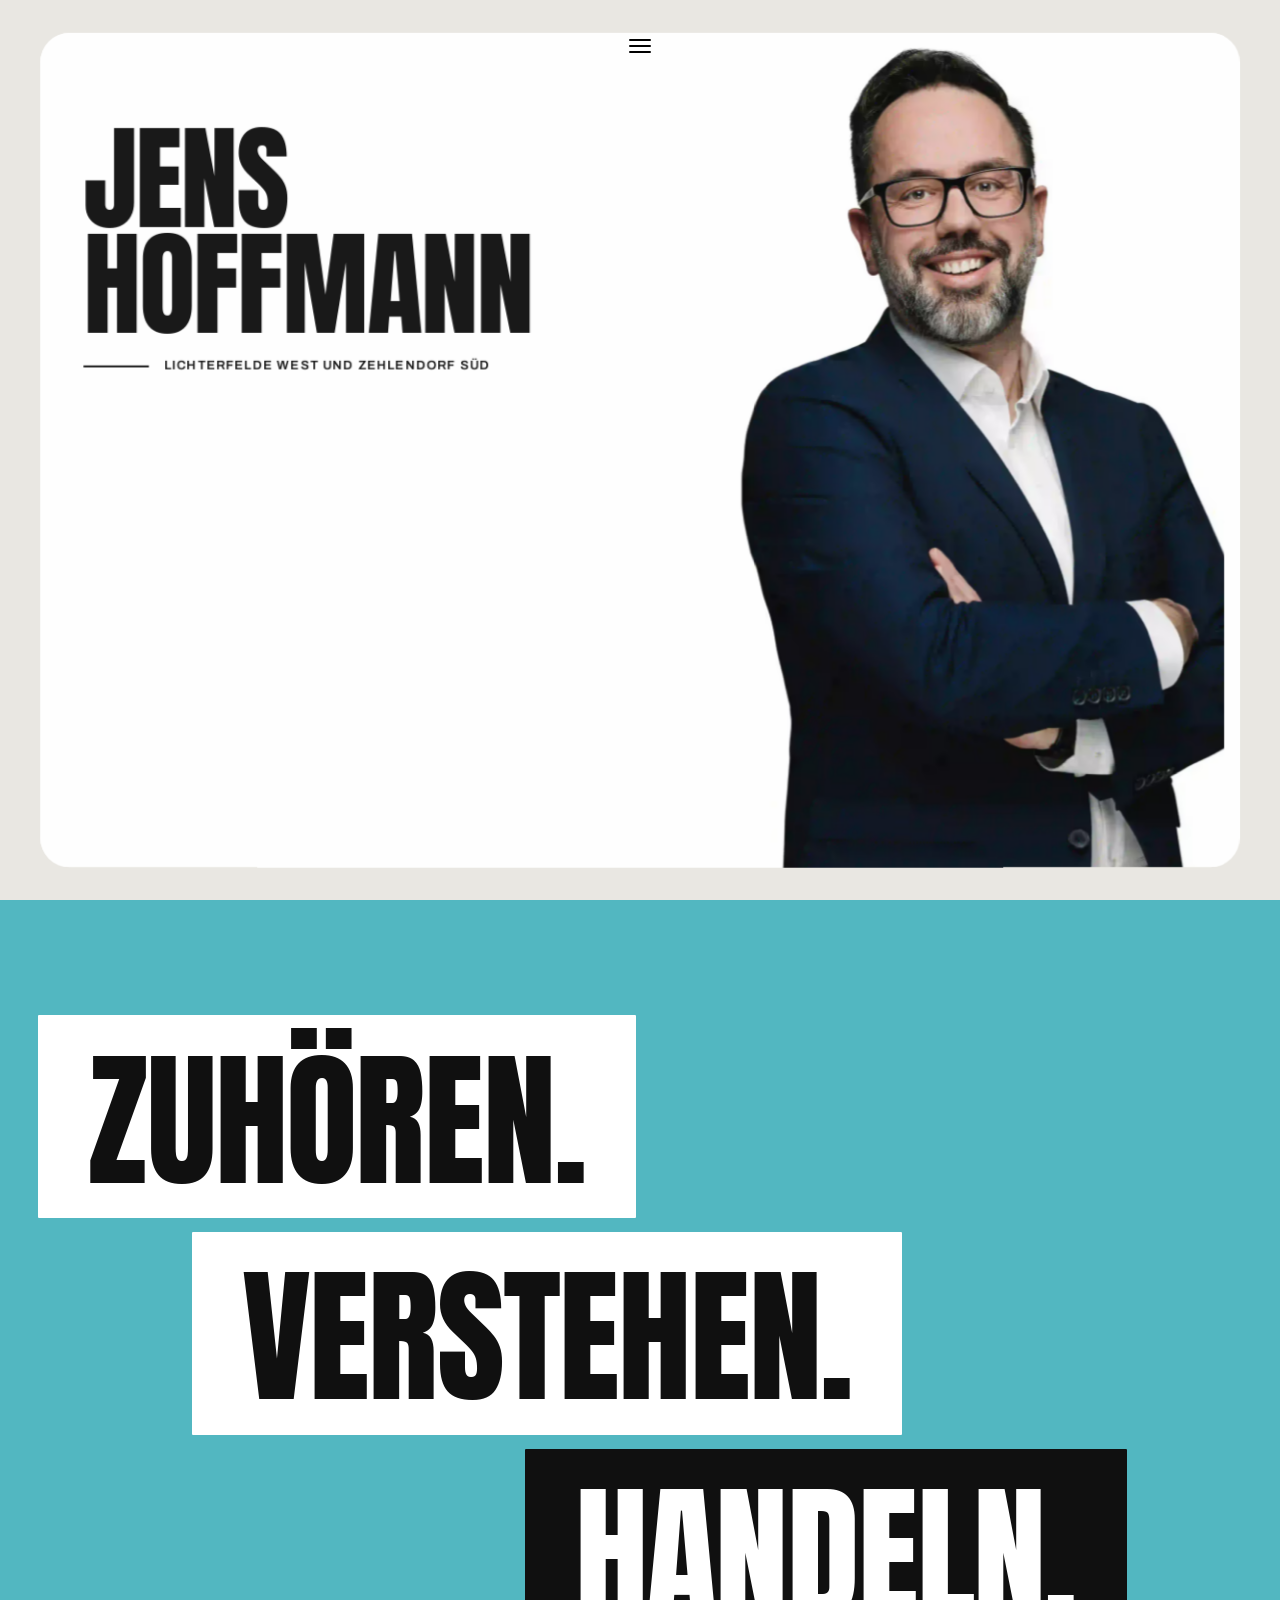
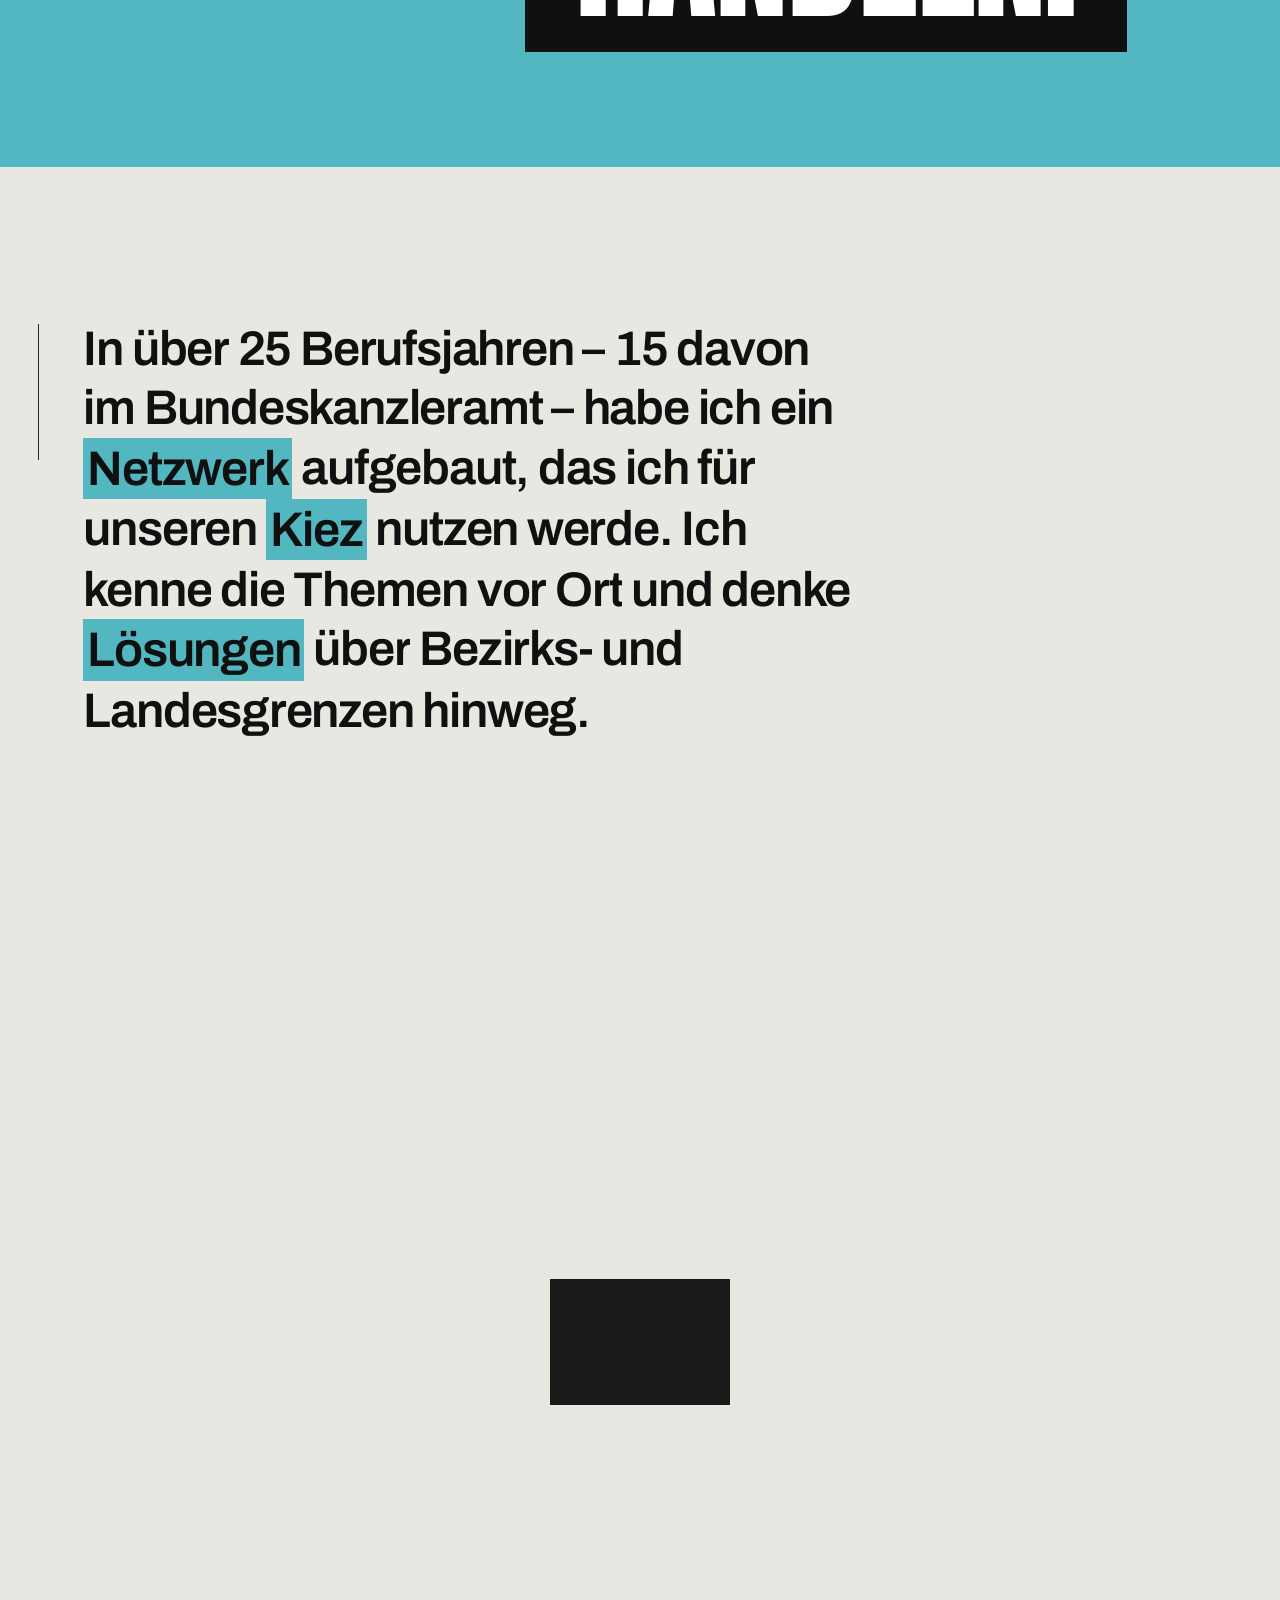
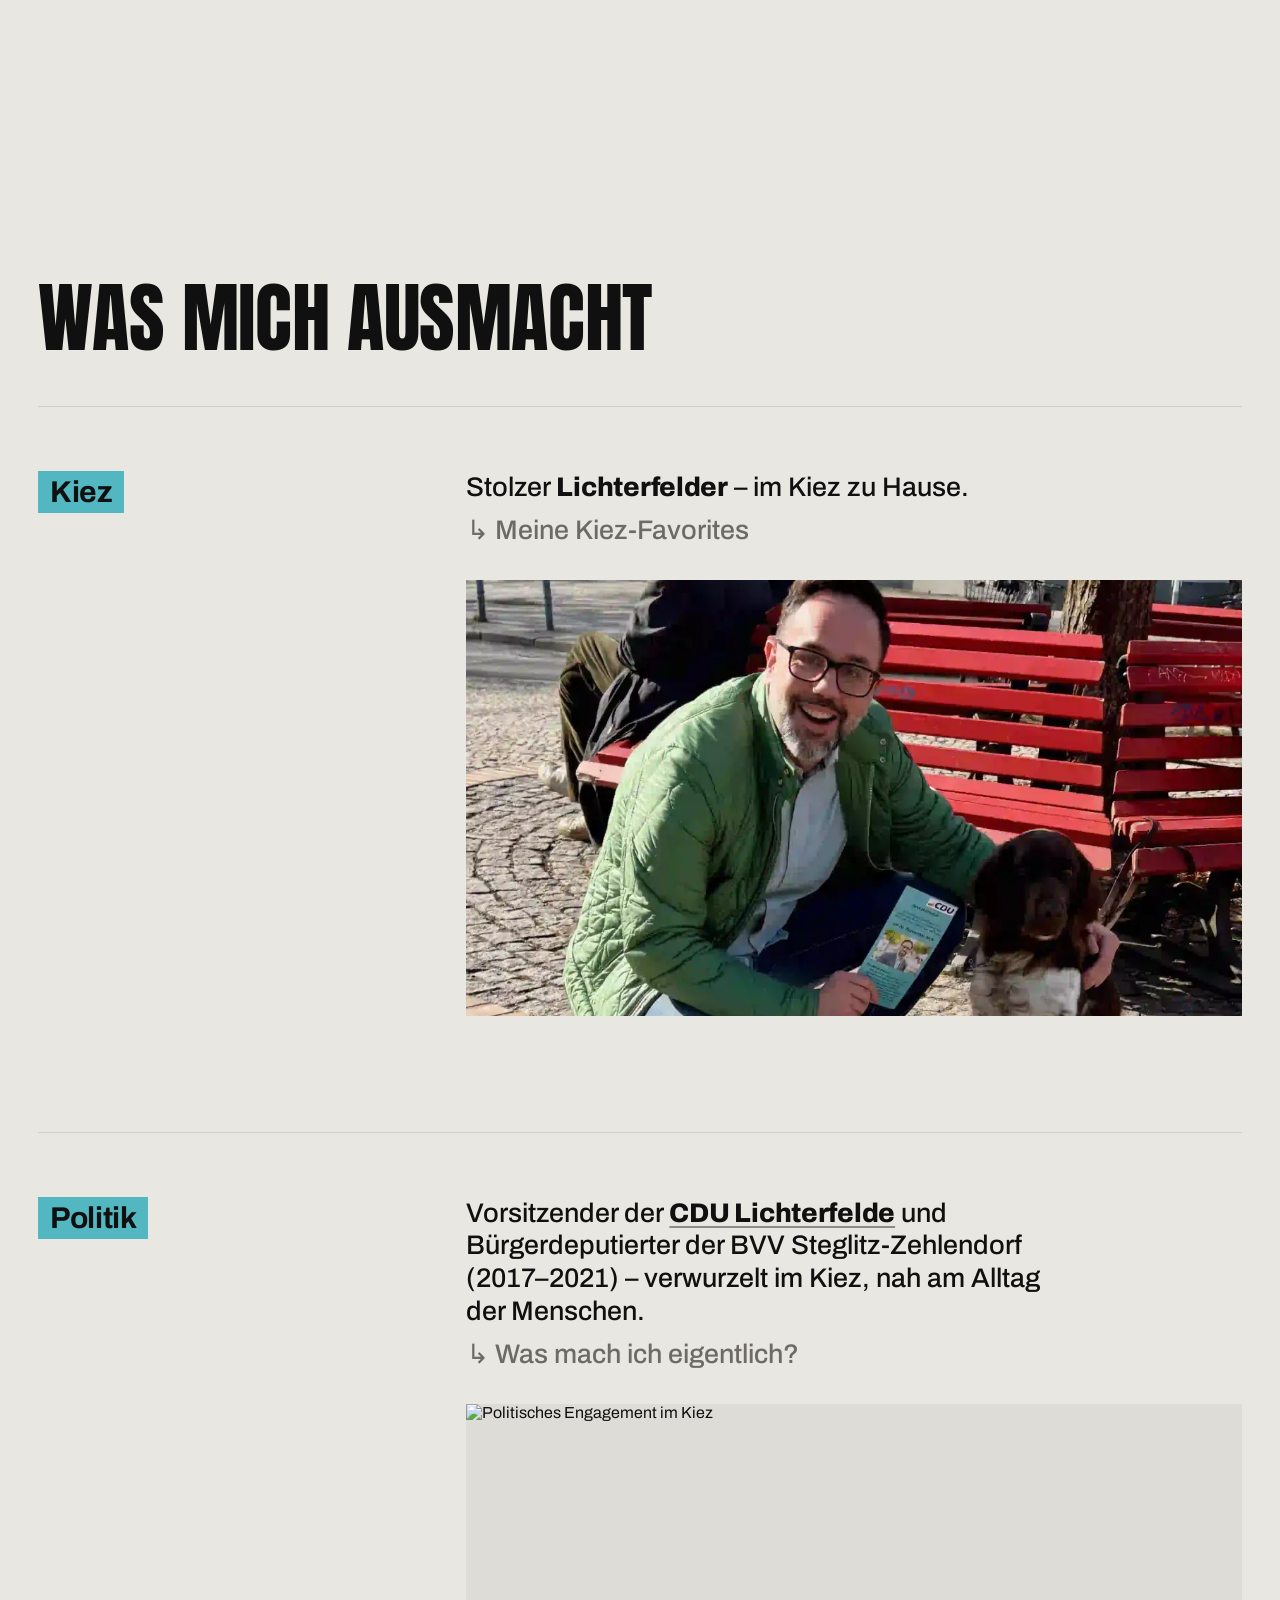
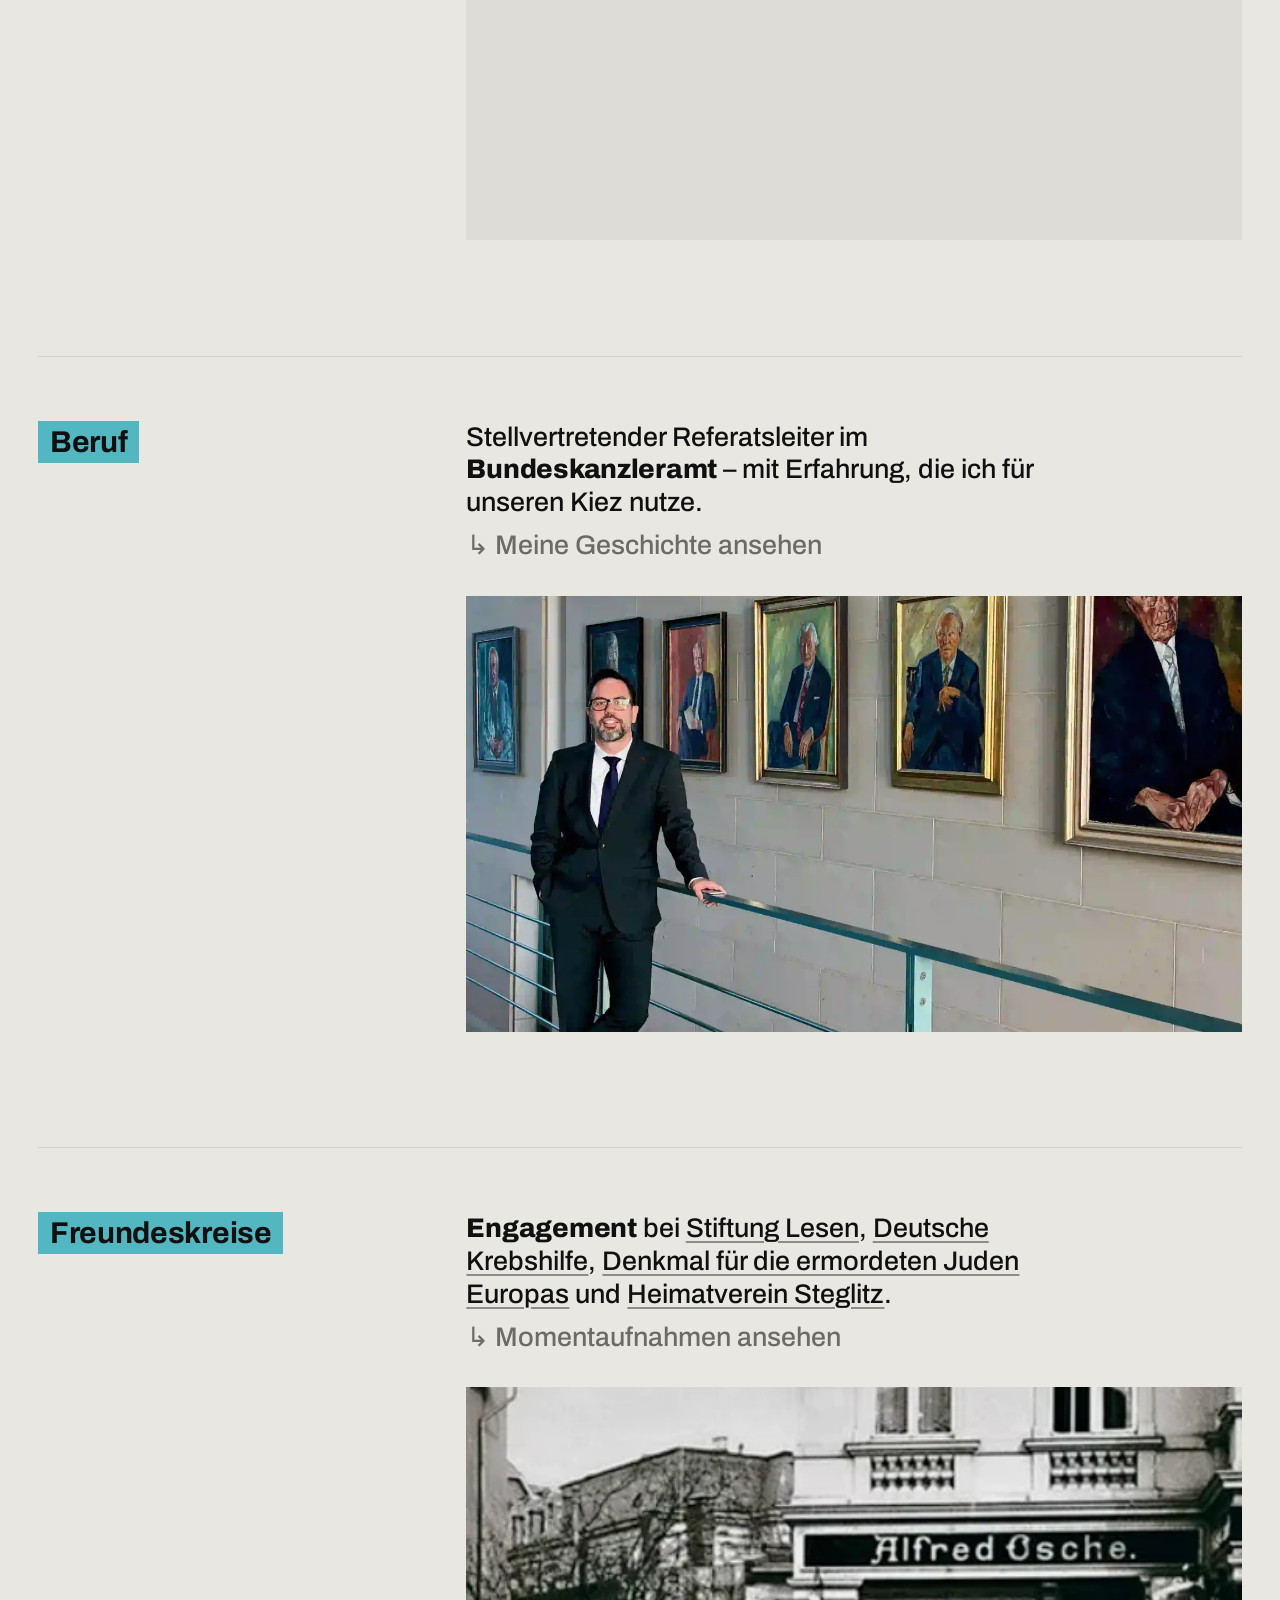
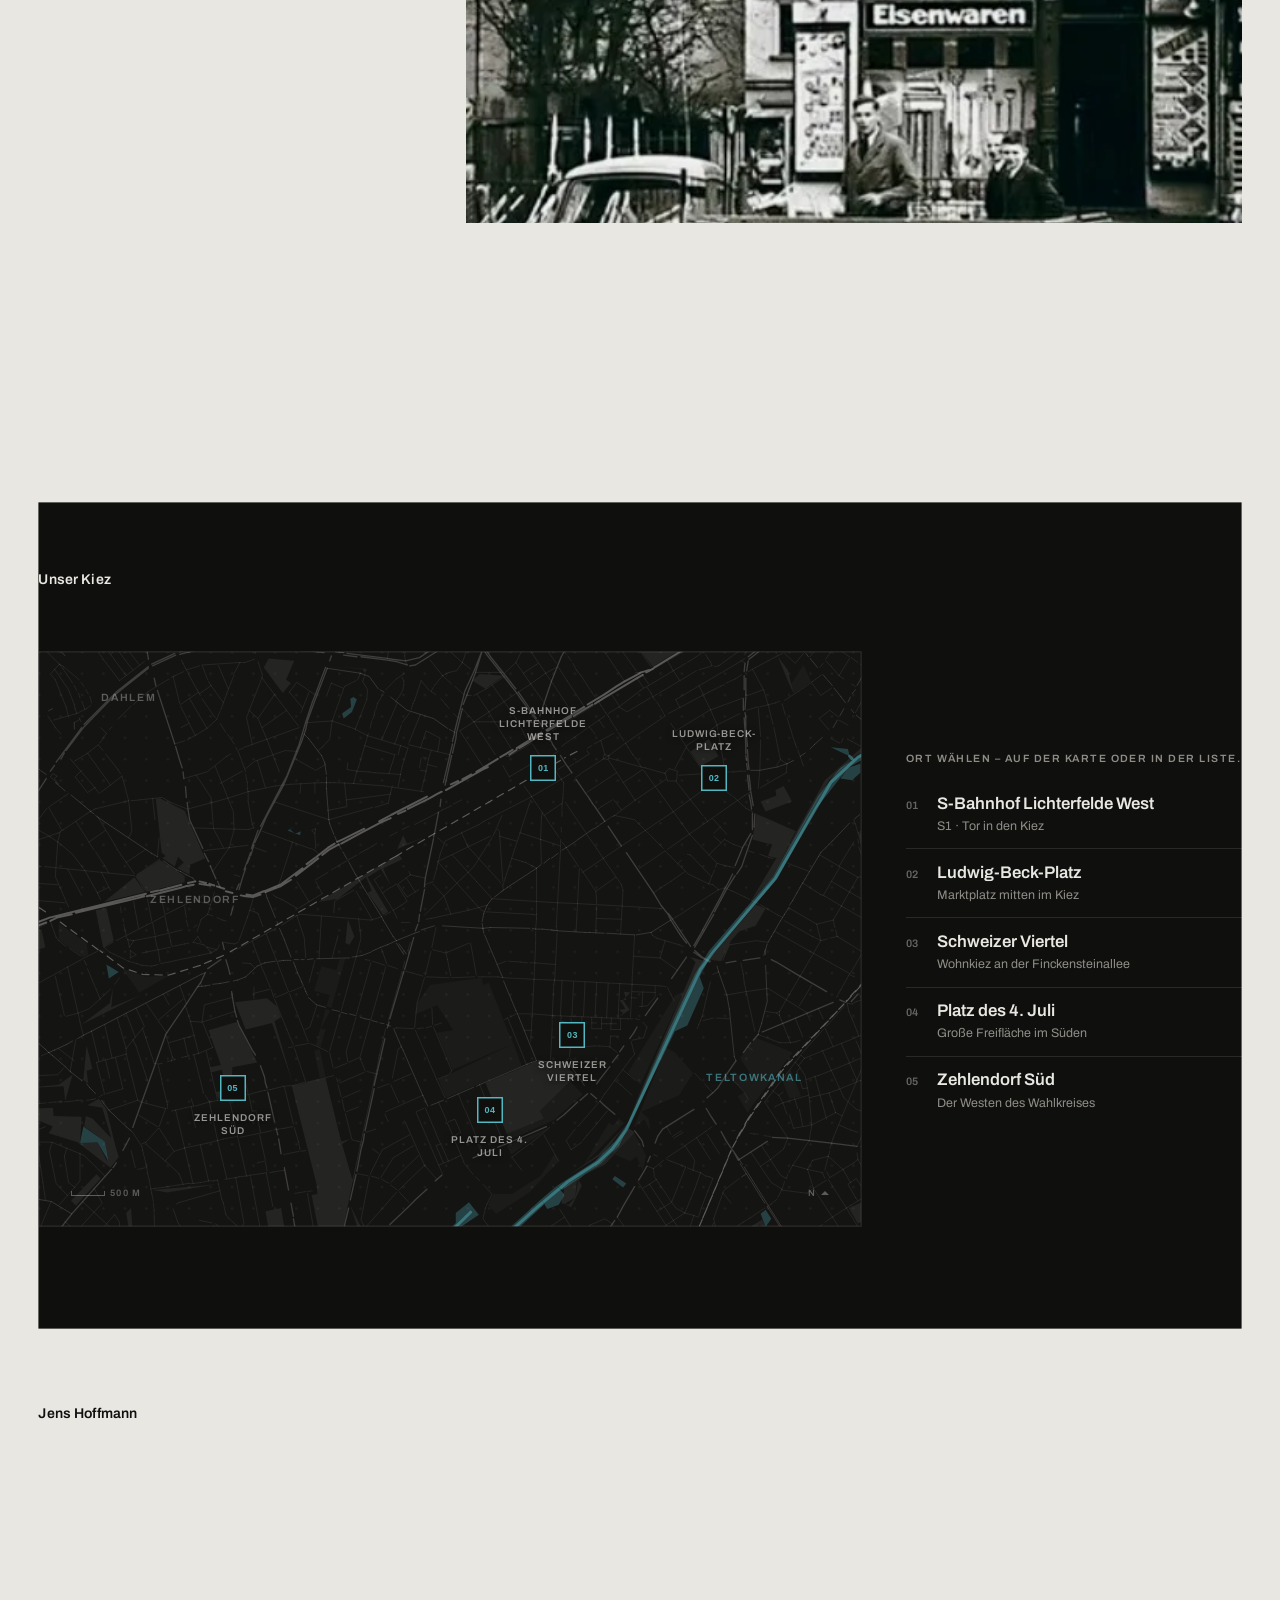
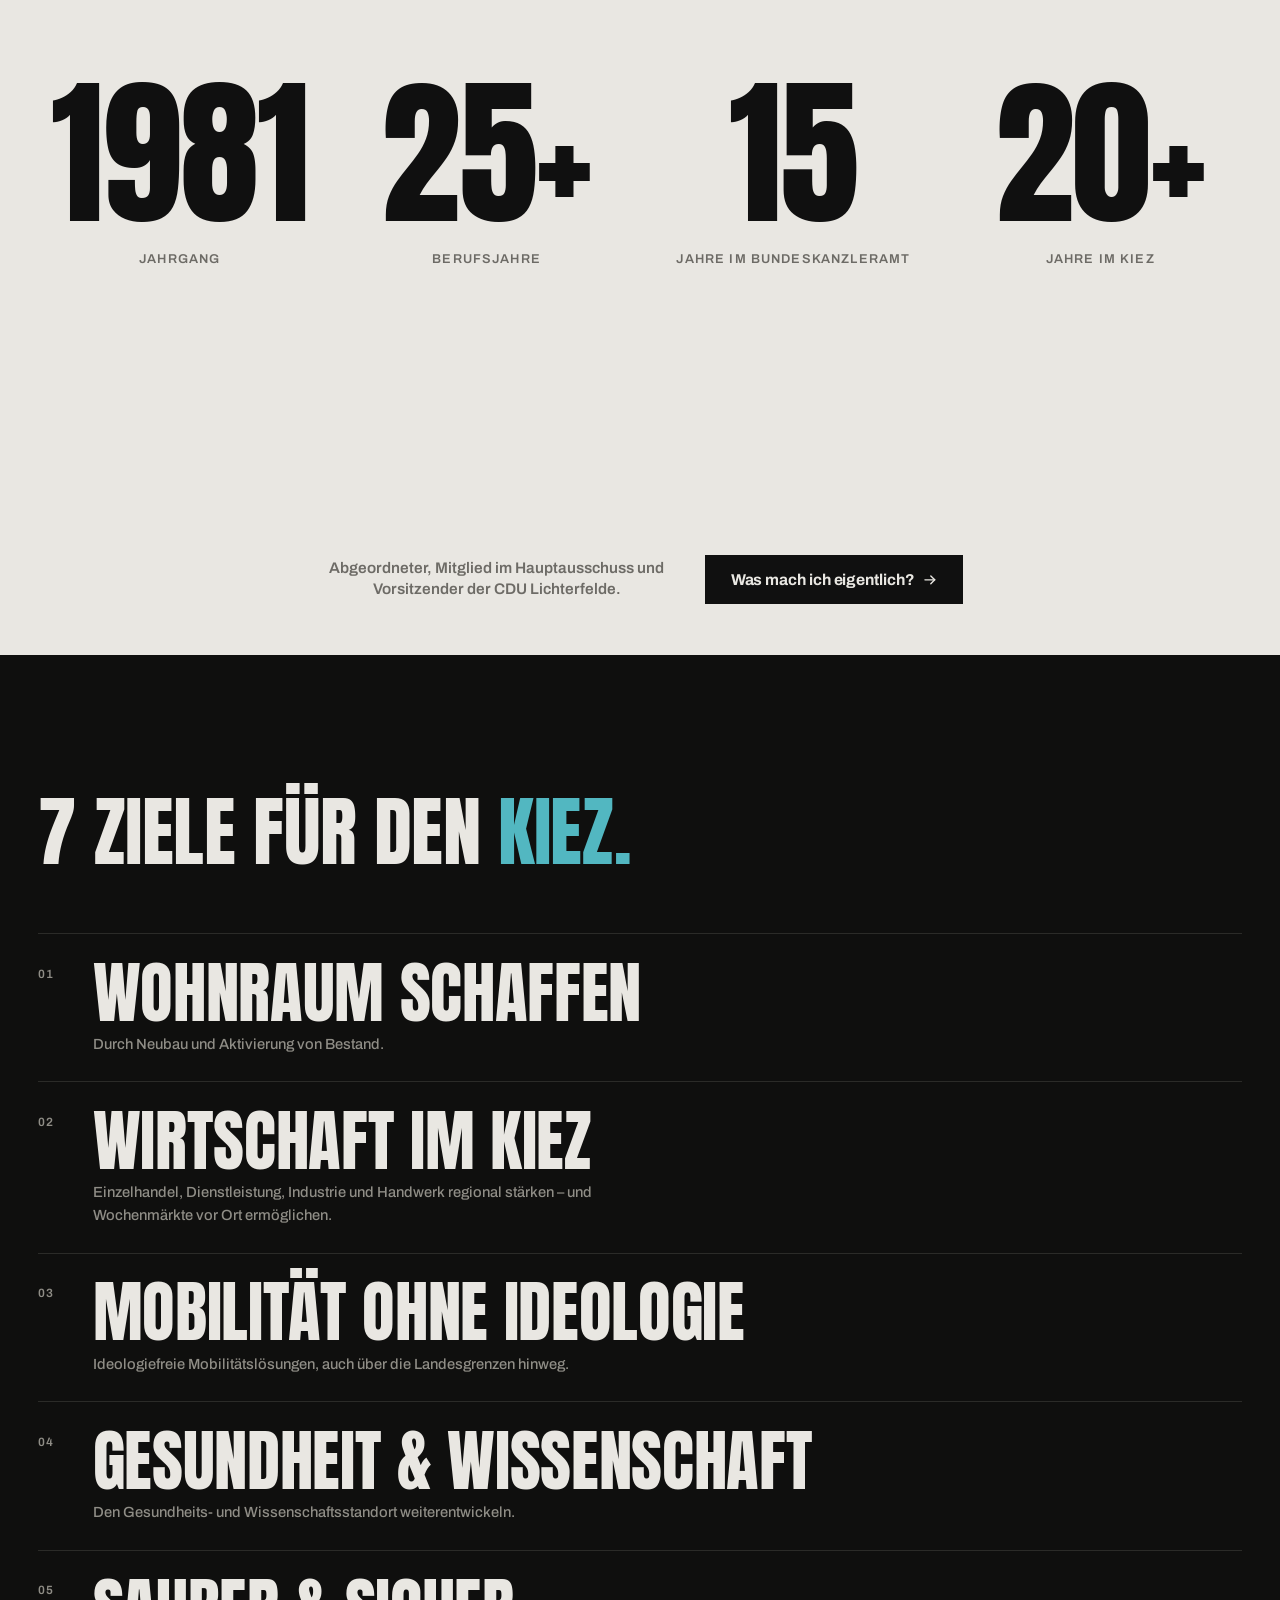
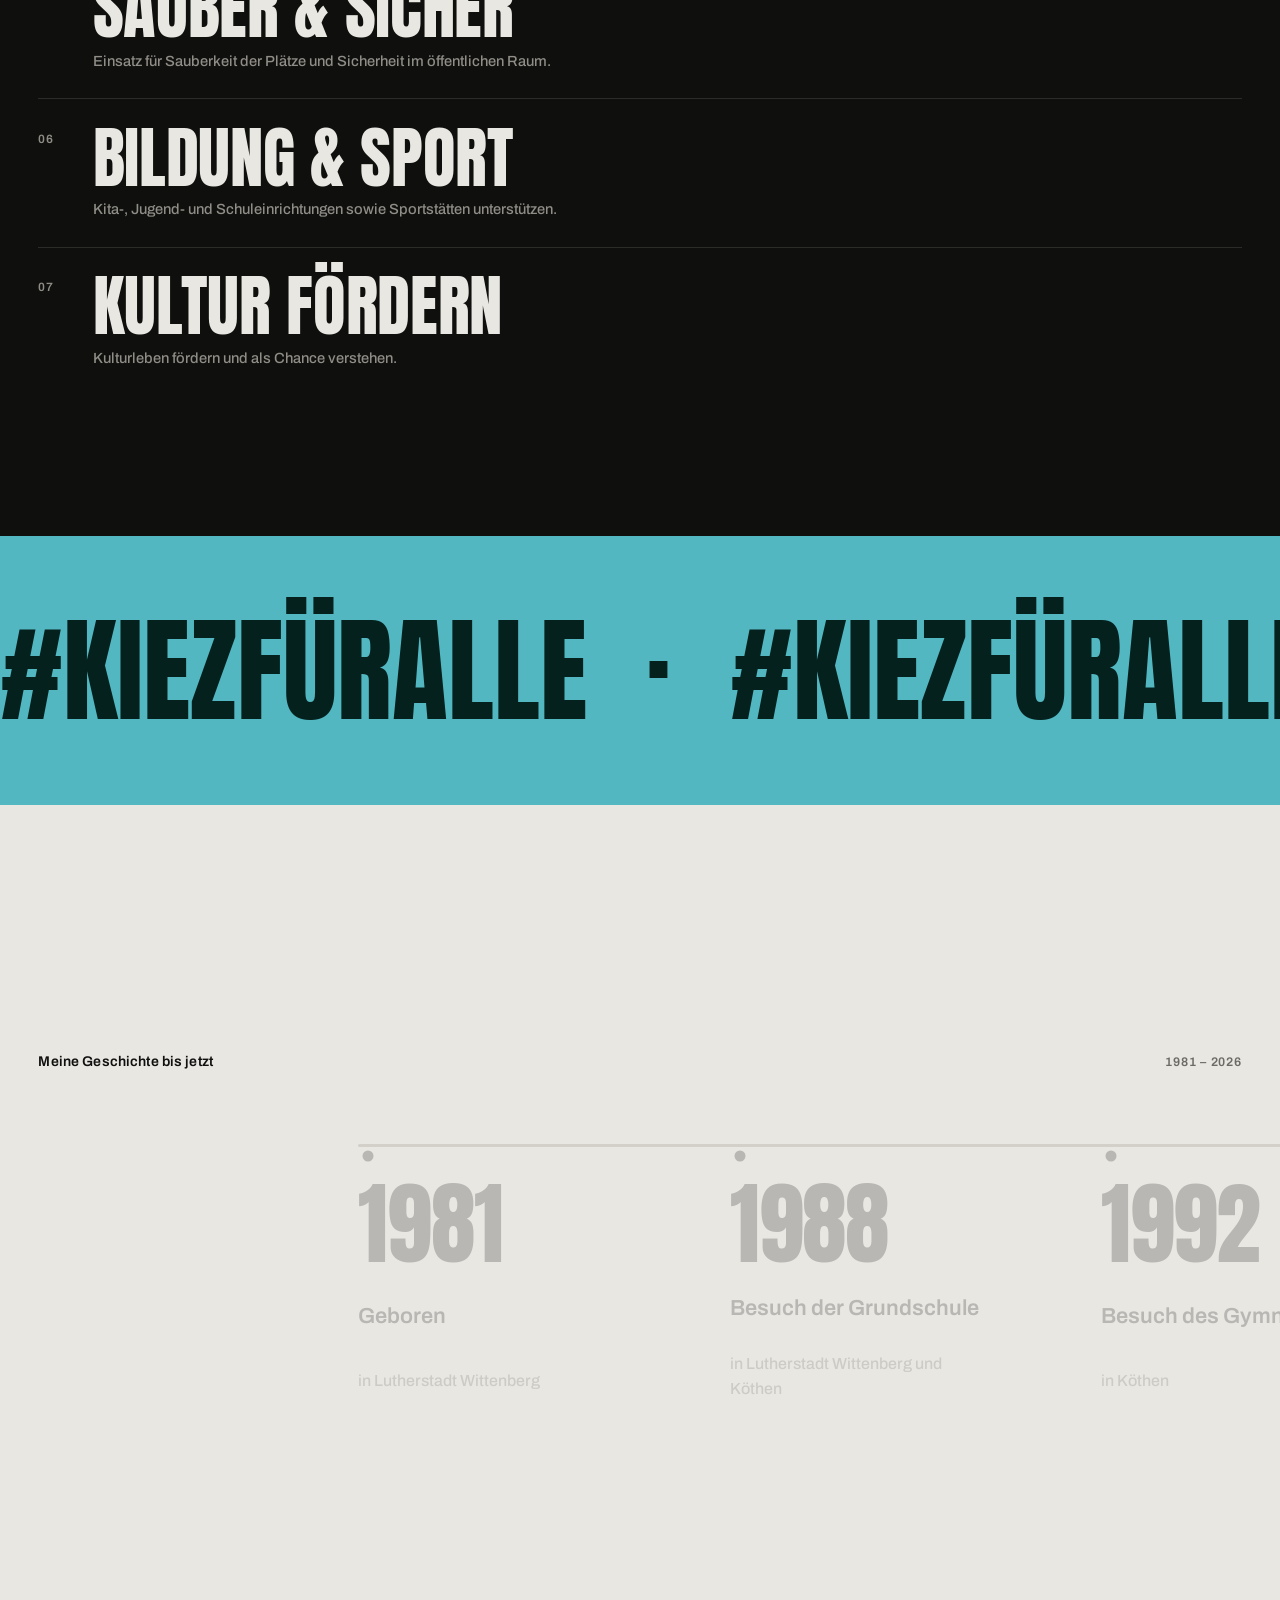
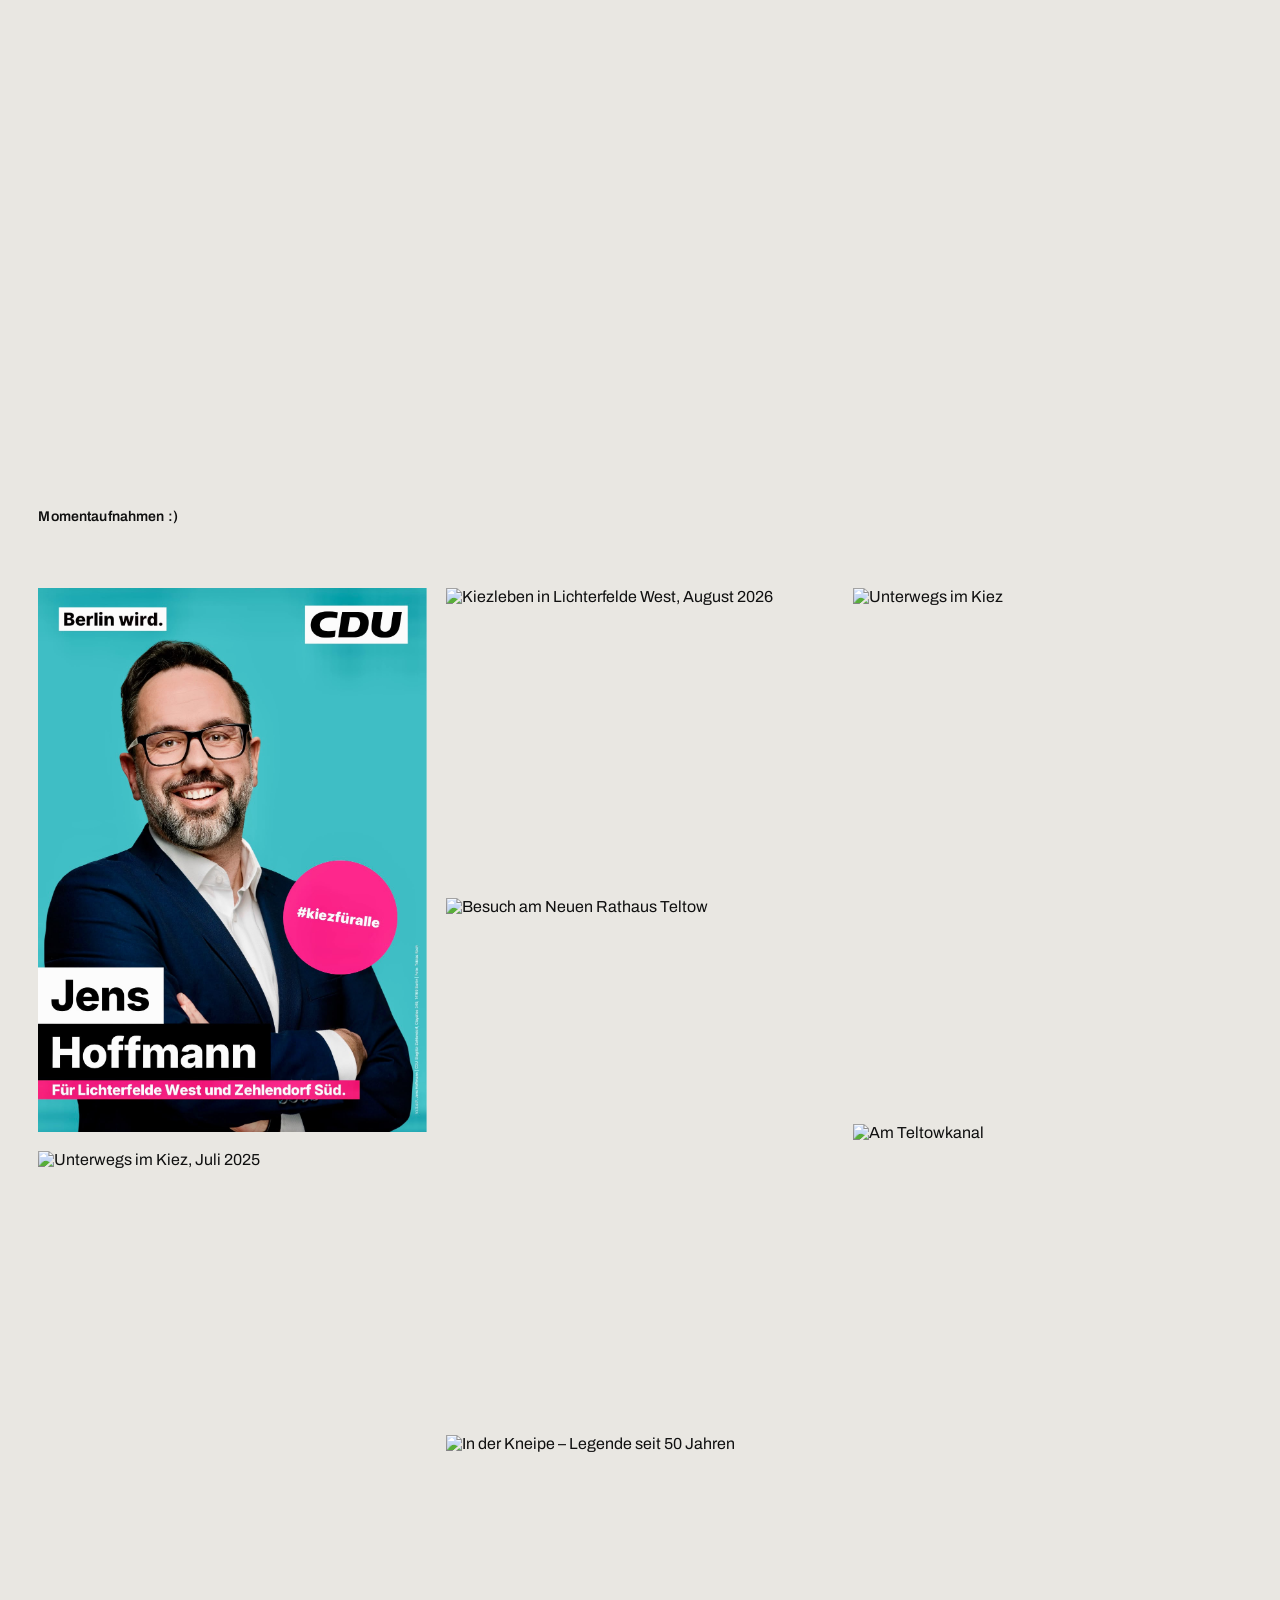
==== commit b28ca9a2: "änderugnen" ====
--- a/index.html
+++ b/index.html
@@ -88,7 +88,7 @@
               <li class="menu-pill__item" style="--i:0"><a href="#start" aria-current="page">Start</a></li>
               <li class="menu-pill__item" style="--i:1"><a href="aufgaben.html">Was mach ich eigentlich?</a></li>
               <li class="menu-pill__item" style="--i:2"><a href="parlamentsreporte.html">Parlamentsreporte</a></li>
-              <li class="menu-pill__item" style="--i:3"><a href="parlamentarische-reise.html">Meine Reise</a></li>
+              <li class="menu-pill__item" style="--i:3"><a href="parlamentarische-reise.html">Meine parlamentarische Reise</a></li>
               <li class="menu-pill__item" style="--i:4"><a href="kontakt.html">Kontakt</a></li>
               <li class="menu-pill__item" style="--i:5"><a href="impressum.html">Impressum</a></li>
               <li class="menu-pill__item" style="--i:6"><a href="datenschutz.html">Datenschutz</a></li>
@@ -535,7 +535,7 @@
                   <h3 class="station__title">2. Studium</h3>
                   <p class="station__text">Master of Public Administration (MPA) an der Hochschule für Wirtschaft und Recht in Berlin</p>
                 </li>
-                <li class="station station--accent">
+                <li class="station">
                   <span class="station__dot" aria-hidden="true"></span>
                   <p class="station__year">2026</p>
                   <h3 class="station__title">Kandidatur im Wahlkreis 3</h3>
@@ -544,9 +544,9 @@
                 <li class="station station--accent station--next">
                   <span class="station__dot" aria-hidden="true"></span>
                   <p class="station__year">Jetzt</p>
-                  <h3 class="station__title">Meine Reise im Abgeordnetenhaus</h3>
+                  <h3 class="station__title">Meine parlamentarische Reise im Abgeordnetenhaus</h3>
                   <p class="station__text">Direkt gewählt – und ab hier nehme ich dich Schritt für Schritt mit.</p>
-                  <a class="btn station__cta" href="parlamentarische-reise.html">Meine Reise ansehen <svg class="icon icon--inline" aria-hidden="true"><use href="assets/icons.svg#i-arrow-right"/></svg></a>
+                  <a class="btn station__cta" href="parlamentarische-reise.html">Meine parlamentarische Reise ansehen <svg class="icon icon--inline" aria-hidden="true"><use href="assets/icons.svg#i-arrow-right"/></svg></a>
                 </li>
               </ol>
             </div>
@@ -635,7 +635,7 @@
             <li><a href="#start" aria-current="page">Start</a></li>
             <li><a href="aufgaben.html">Was mach ich eigentlich?</a></li>
             <li><a href="parlamentsreporte.html">Parlamentsreporte</a></li>
-            <li><a href="parlamentarische-reise.html">Meine Reise</a></li>
+            <li><a href="parlamentarische-reise.html">Meine parlamentarische Reise</a></li>
             <li><a href="kontakt.html">Kontakt</a></li>
           </ul>
         </nav>
--- a/assets/unterseiten.css
+++ b/assets/unterseiten.css
@@ -21,6 +21,12 @@
 }
 
 .goals__floater {
+  border-radius: 0;
+}
+
+/* Startseite: Kiez-Karte — kantige Pins */
+.map__dotnum,
+.map__dot:focus-visible {
   border-radius: 0;
 }
 
@@ -189,6 +195,21 @@
         page-parallax linear both;
       animation-timeline: auto, --page-media;
       animation-range: normal, cover 0% cover 100%;
+    }
+
+    html[data-ready] .page-media__frame--group23 img {
+      inset: 0;
+      height: 100%;
+      animation: img-settle 1.6s var(--ease-lift) 0.3s both;
+      animation-timeline: auto;
+    }
+
+    @media (min-width: 761px) {
+      html[data-ready] .page-media__frame--group23 img {
+        position: relative;
+        inset: auto;
+        height: auto;
+      }
     }
   }
 }
@@ -659,6 +680,33 @@
 /* ==========================================================
    5. Meine Aufgaben
    ========================================================== */
+
+/* Kopfbild Aufgaben (Group 23): Desktop volles Bild, Mobil wie andere Heroes */
+.page-media__frame--group23 {
+  view-timeline-name: none;
+}
+
+@media (min-width: 761px) {
+  .page-media__frame--group23 {
+    height: auto;
+    min-height: 0;
+  }
+
+  .page-media__frame--group23 img {
+    position: relative;
+    inset: auto;
+    width: 100%;
+    height: auto;
+    object-fit: unset;
+    object-position: center;
+  }
+}
+
+@media (max-width: 760px) {
+  .page-top .page-media__frame--group23 {
+    --focus-y: 82%;
+  }
+}
 
 /* Glas-Navigation (Legende) über dem Kopfbild, unten links.
    .page-legend folgt direkt auf .page-top und ist 0 hoch → ihre Oberkante
@@ -1741,6 +1789,17 @@
     line-height: 0.92;
   }
 
+  /* Langer einzeiliger Titel (Parlamentsreise) */
+  .page-hero__title--long {
+    font-size: clamp(1.85rem, 8.2vw, 3.35rem);
+    line-height: 0.94;
+    letter-spacing: -0.04em;
+  }
+
+  .page-hero__title--long .line {
+    text-wrap: balance;
+  }
+
   .page-media__frame {
     height: min(72svh, 36rem);
   }
@@ -1810,6 +1869,11 @@
     min-height: 16rem;
   }
 
+  .page-top > .page-media.page-media--panel {
+    flex: 0 0 auto;
+    margin-top: clamp(1.5rem, 7vw, 2.75rem);
+  }
+
   .page-top > .page-hero {
     padding: 0;
   }
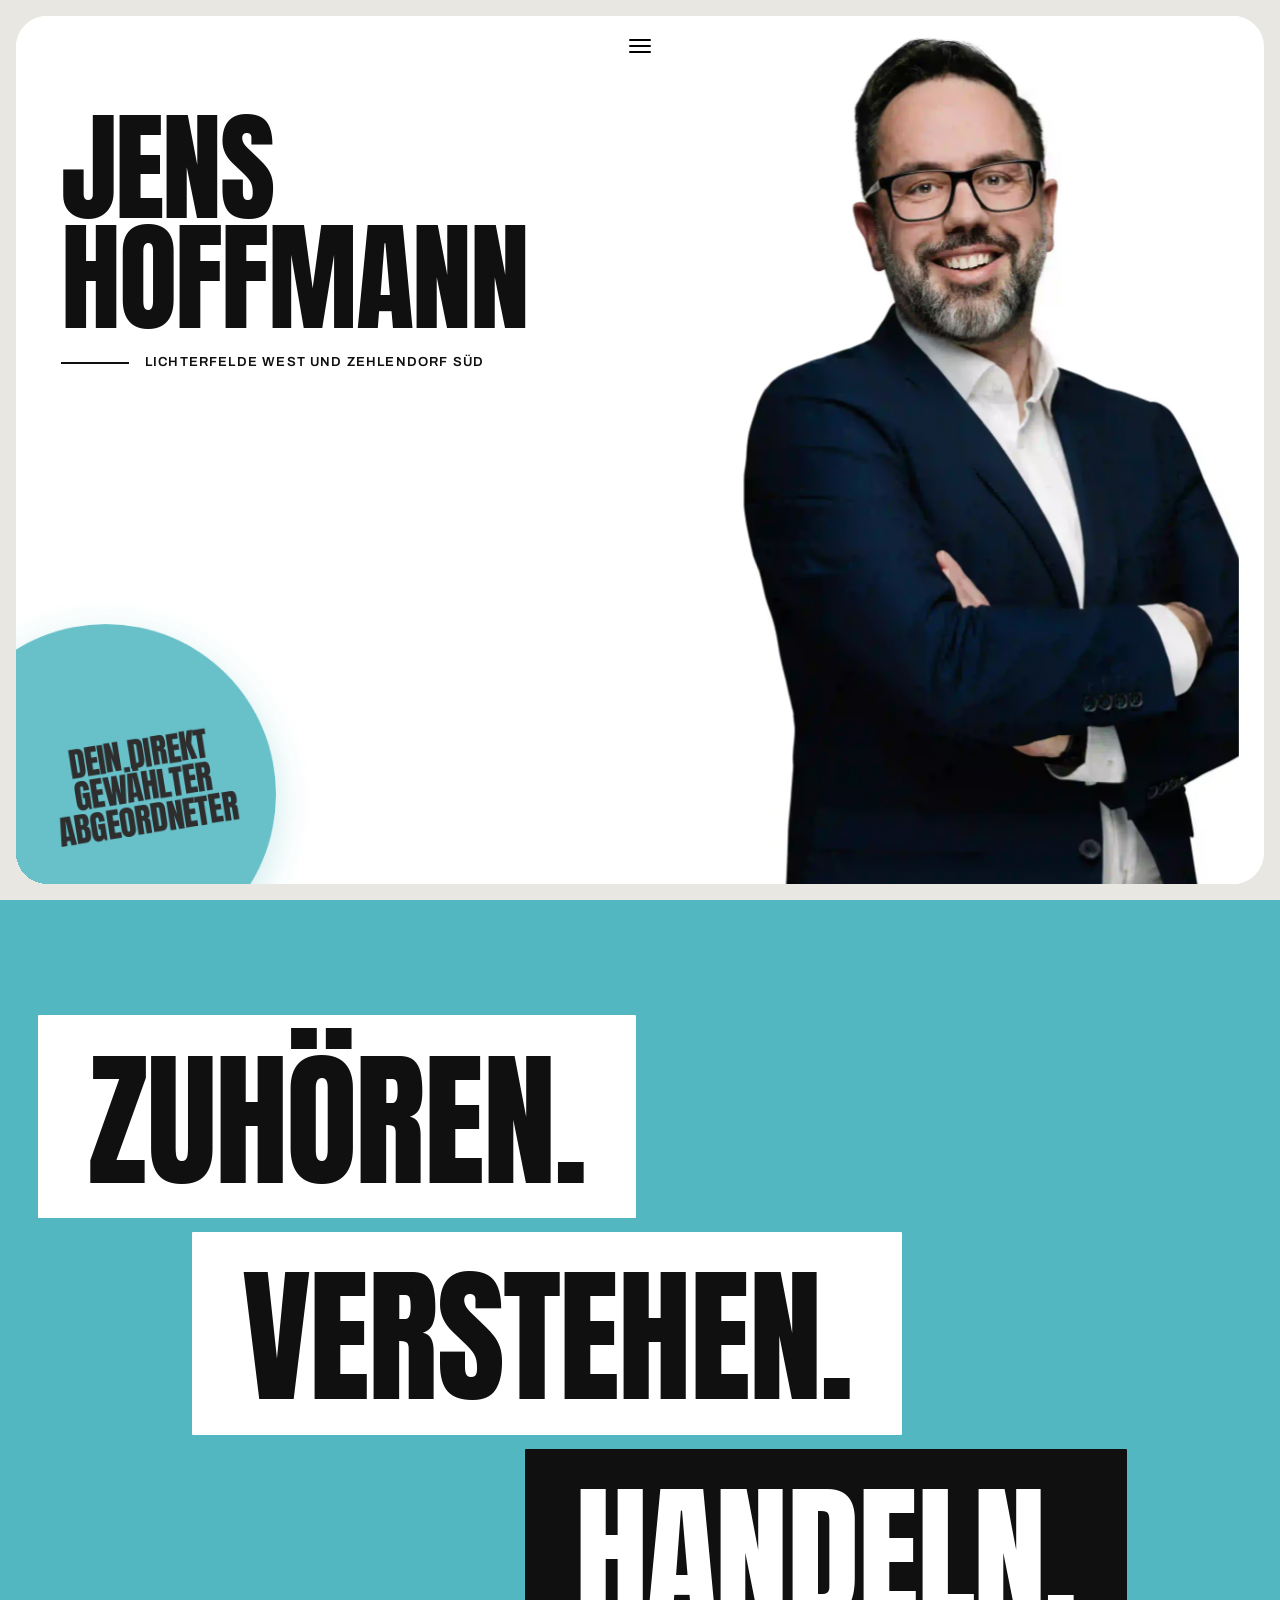
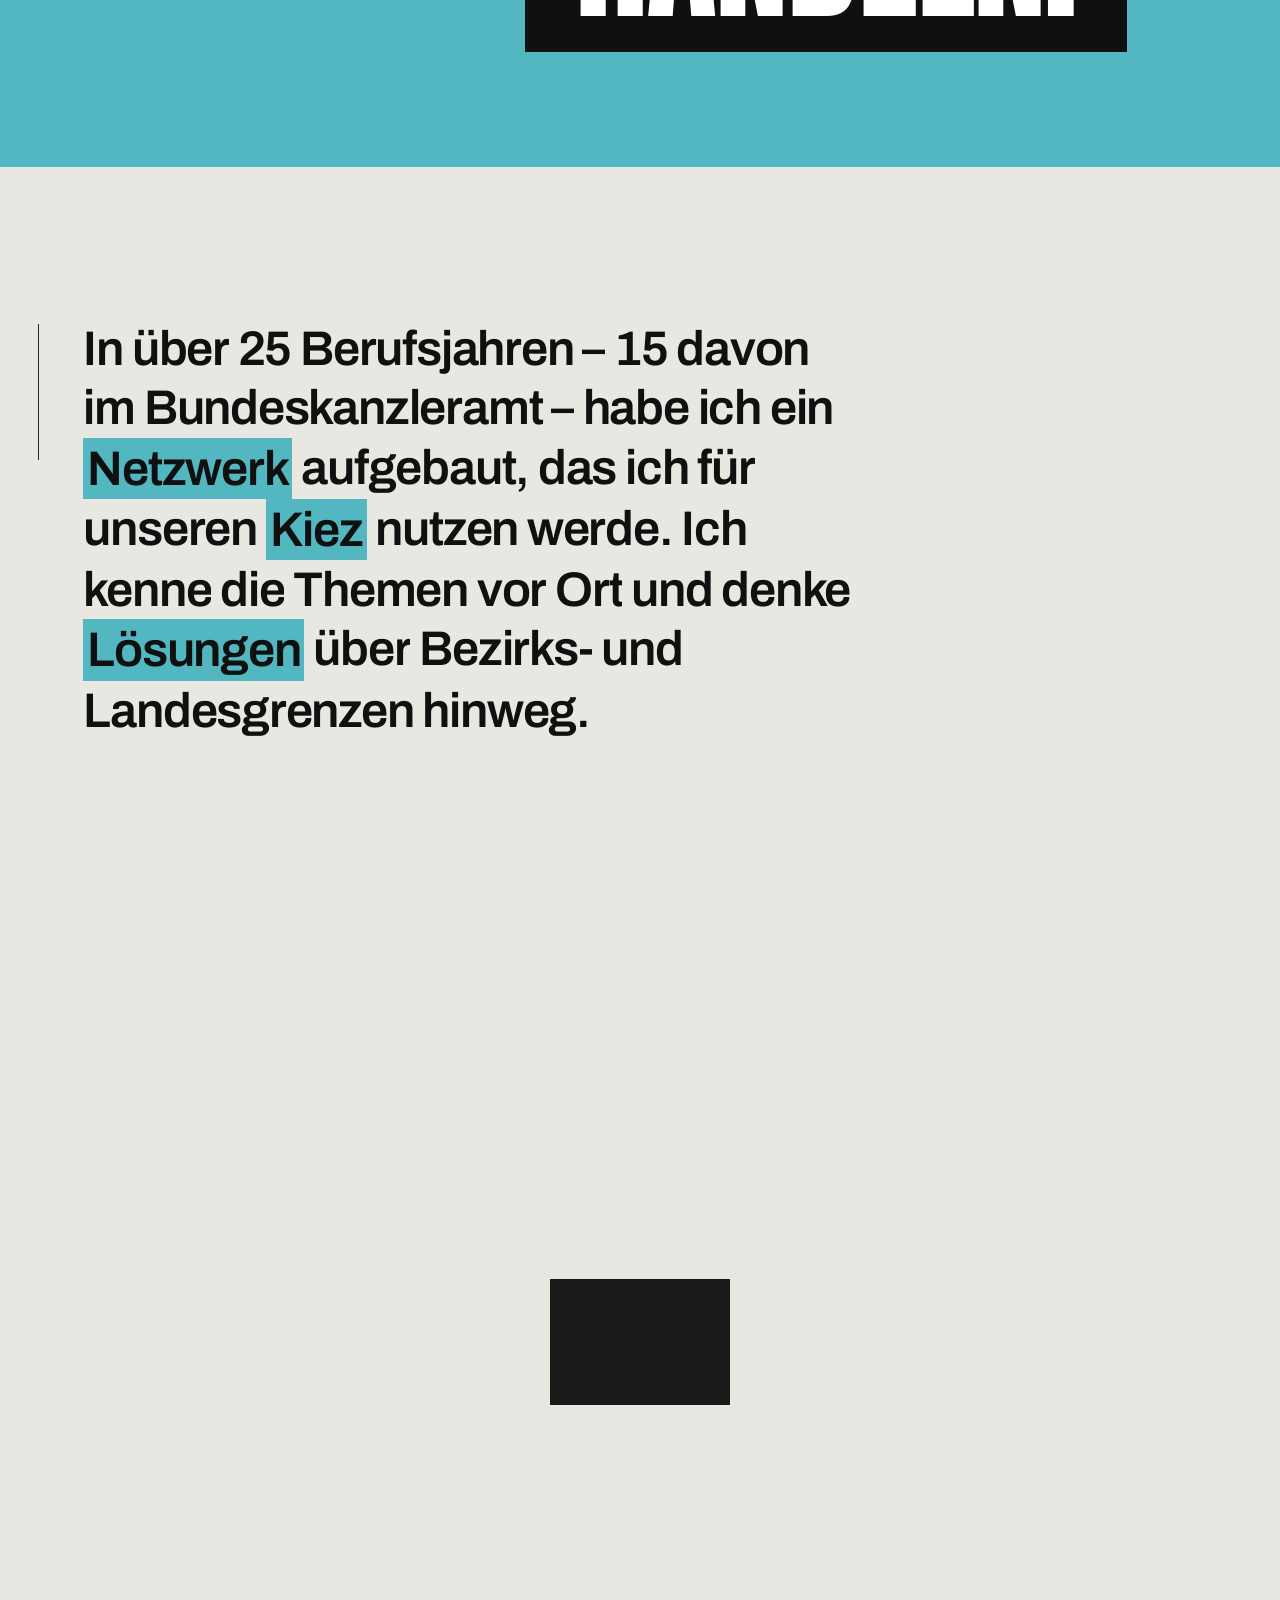
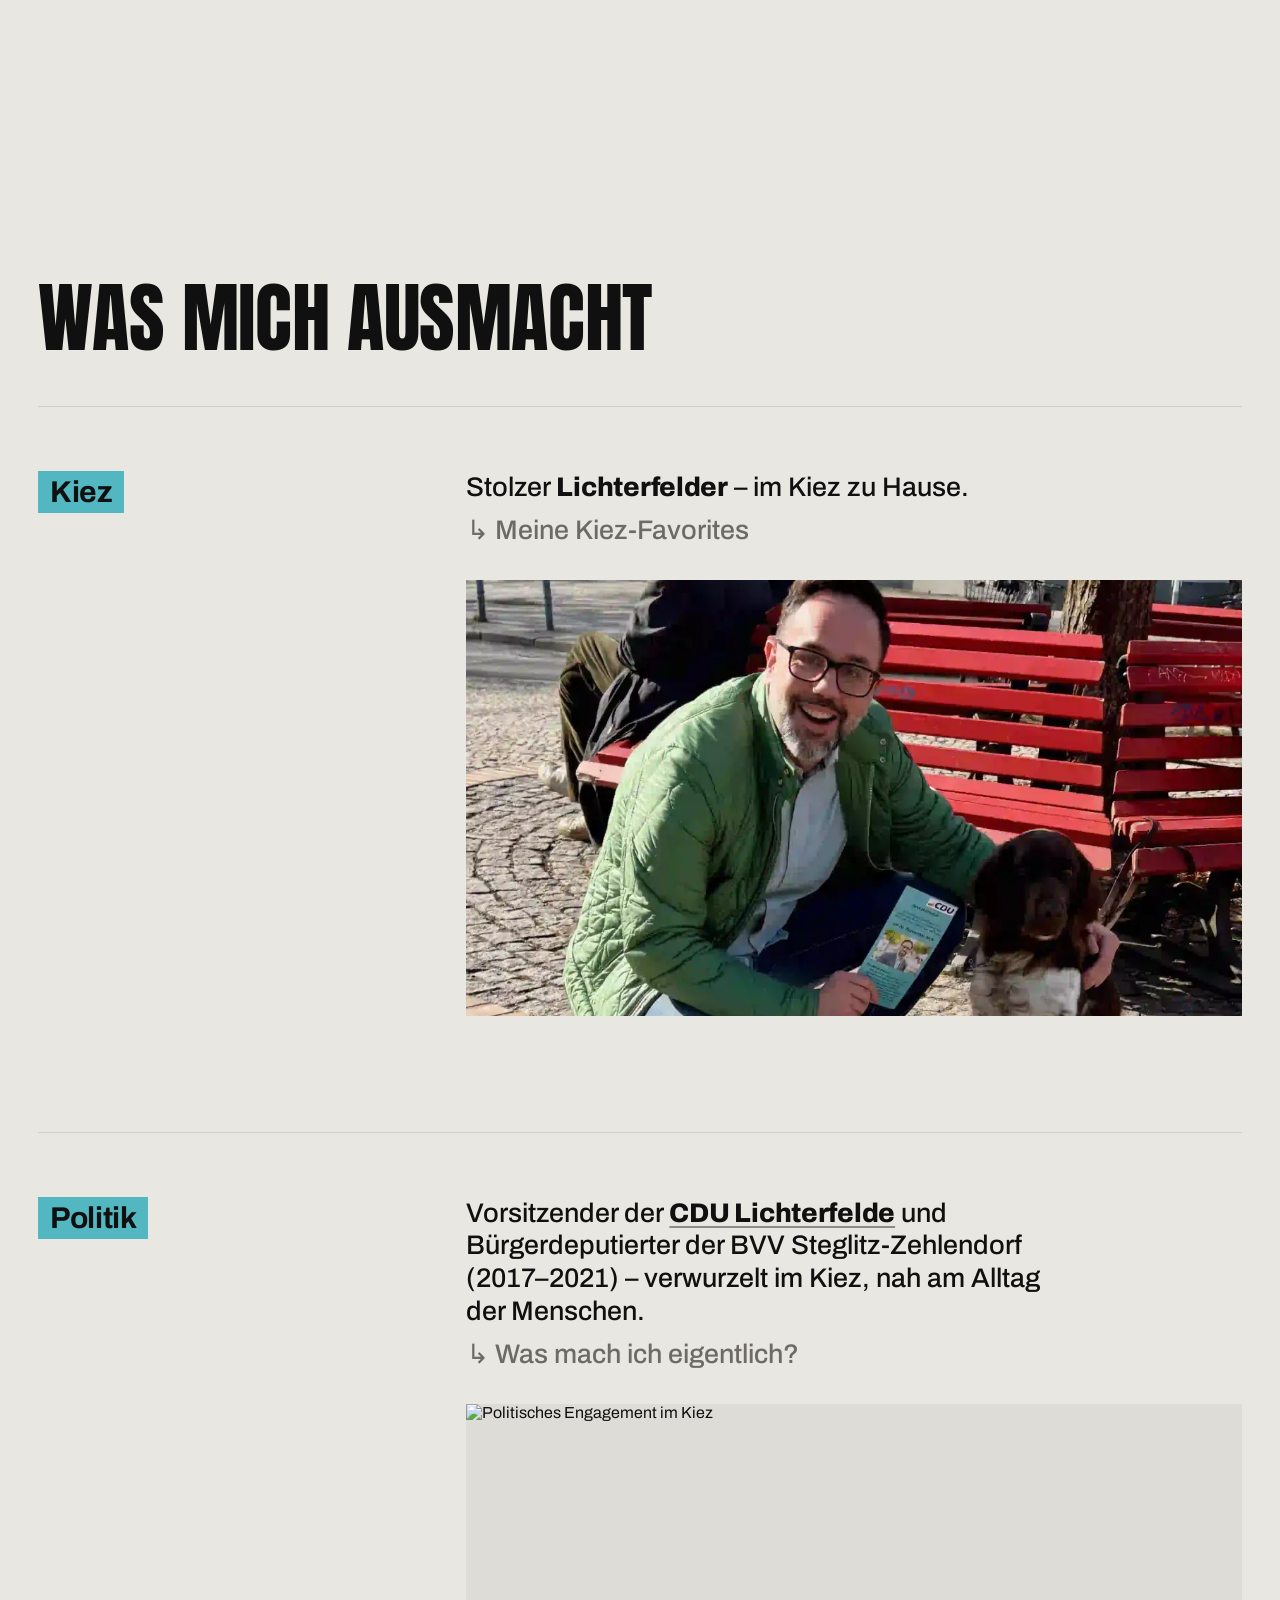
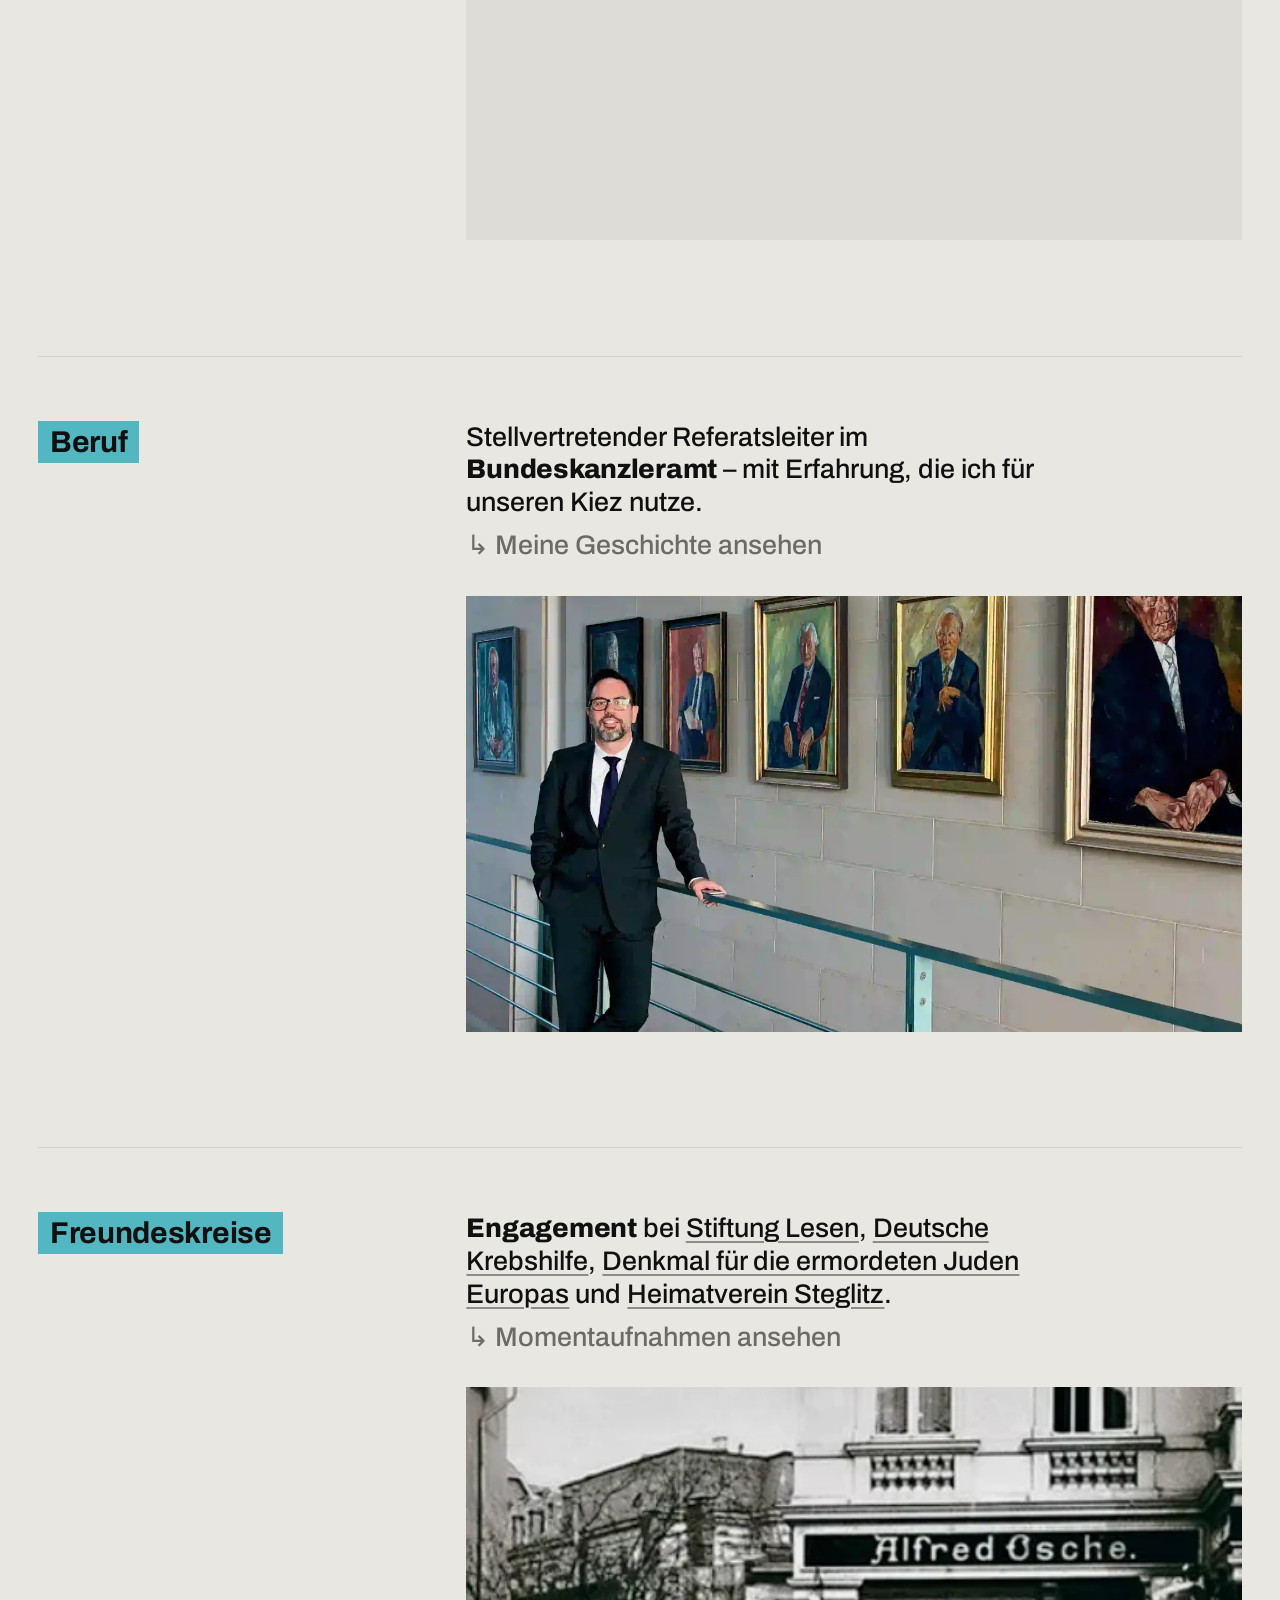
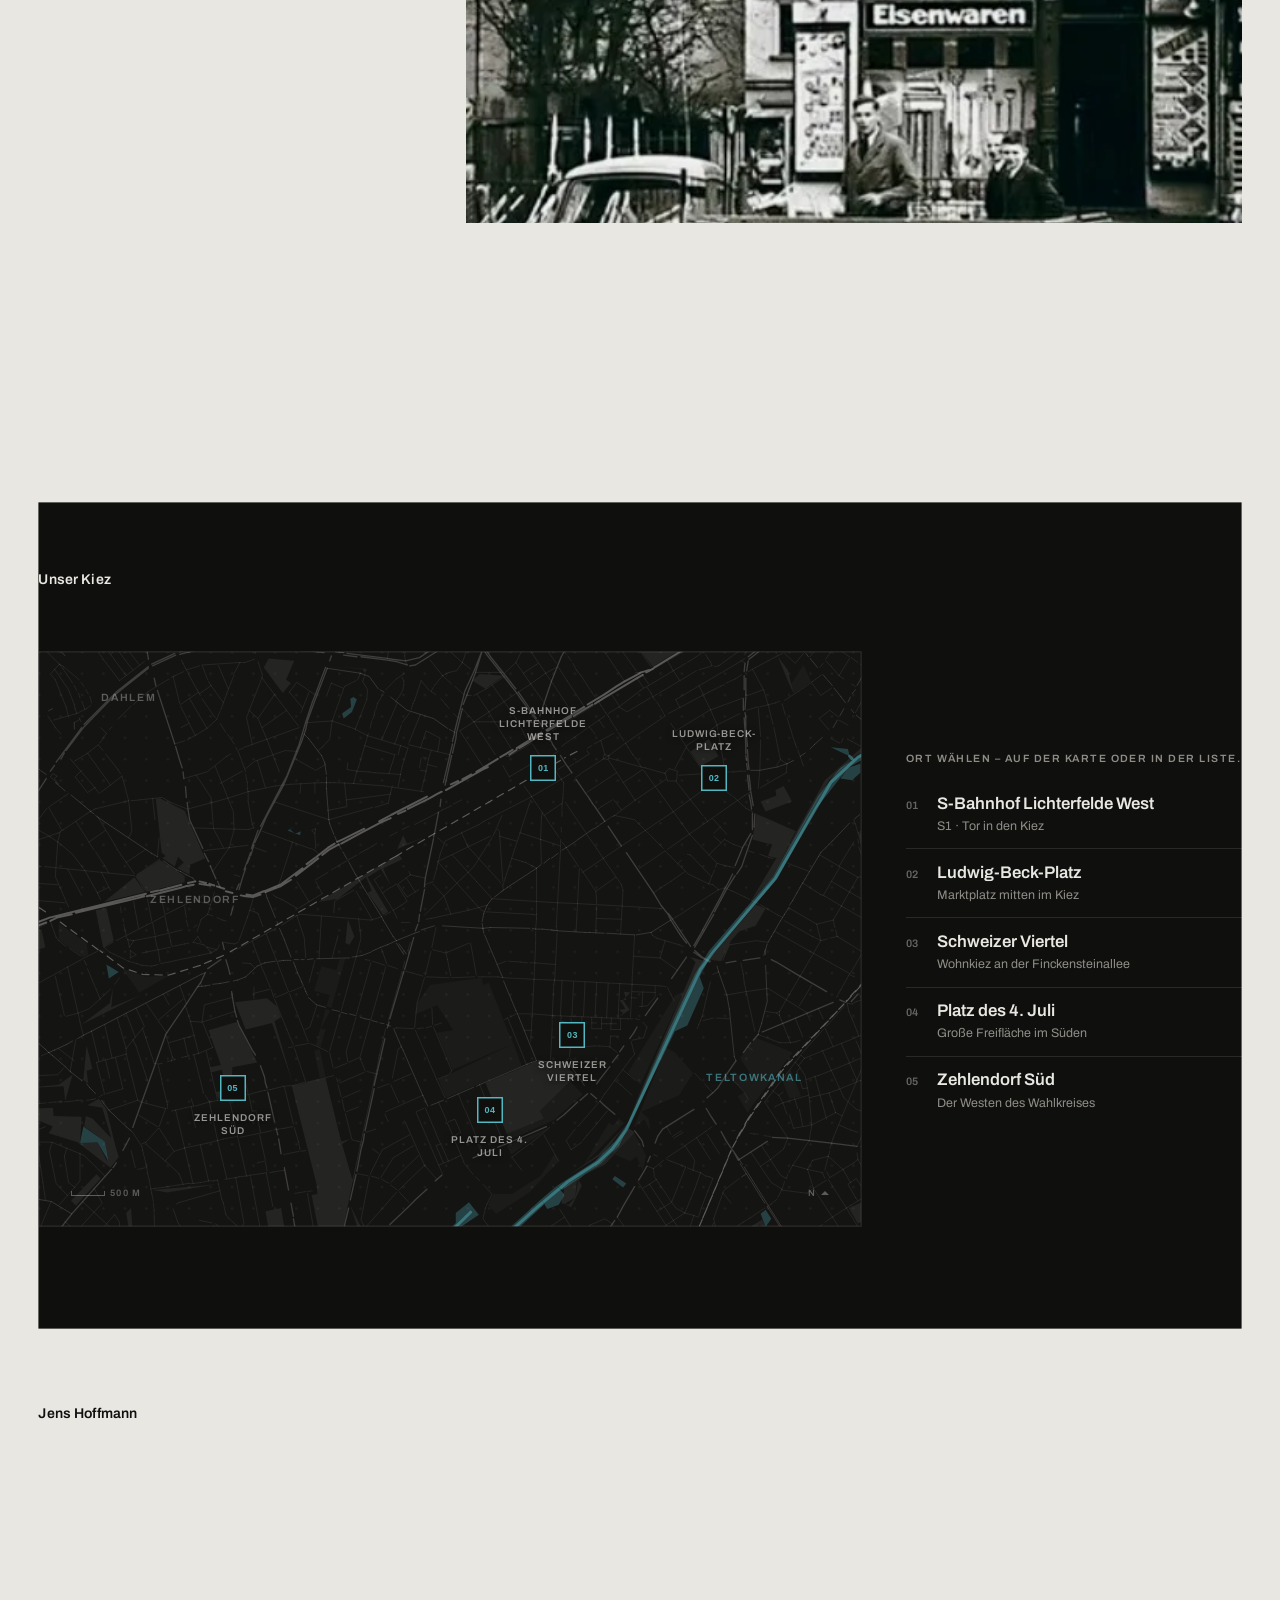
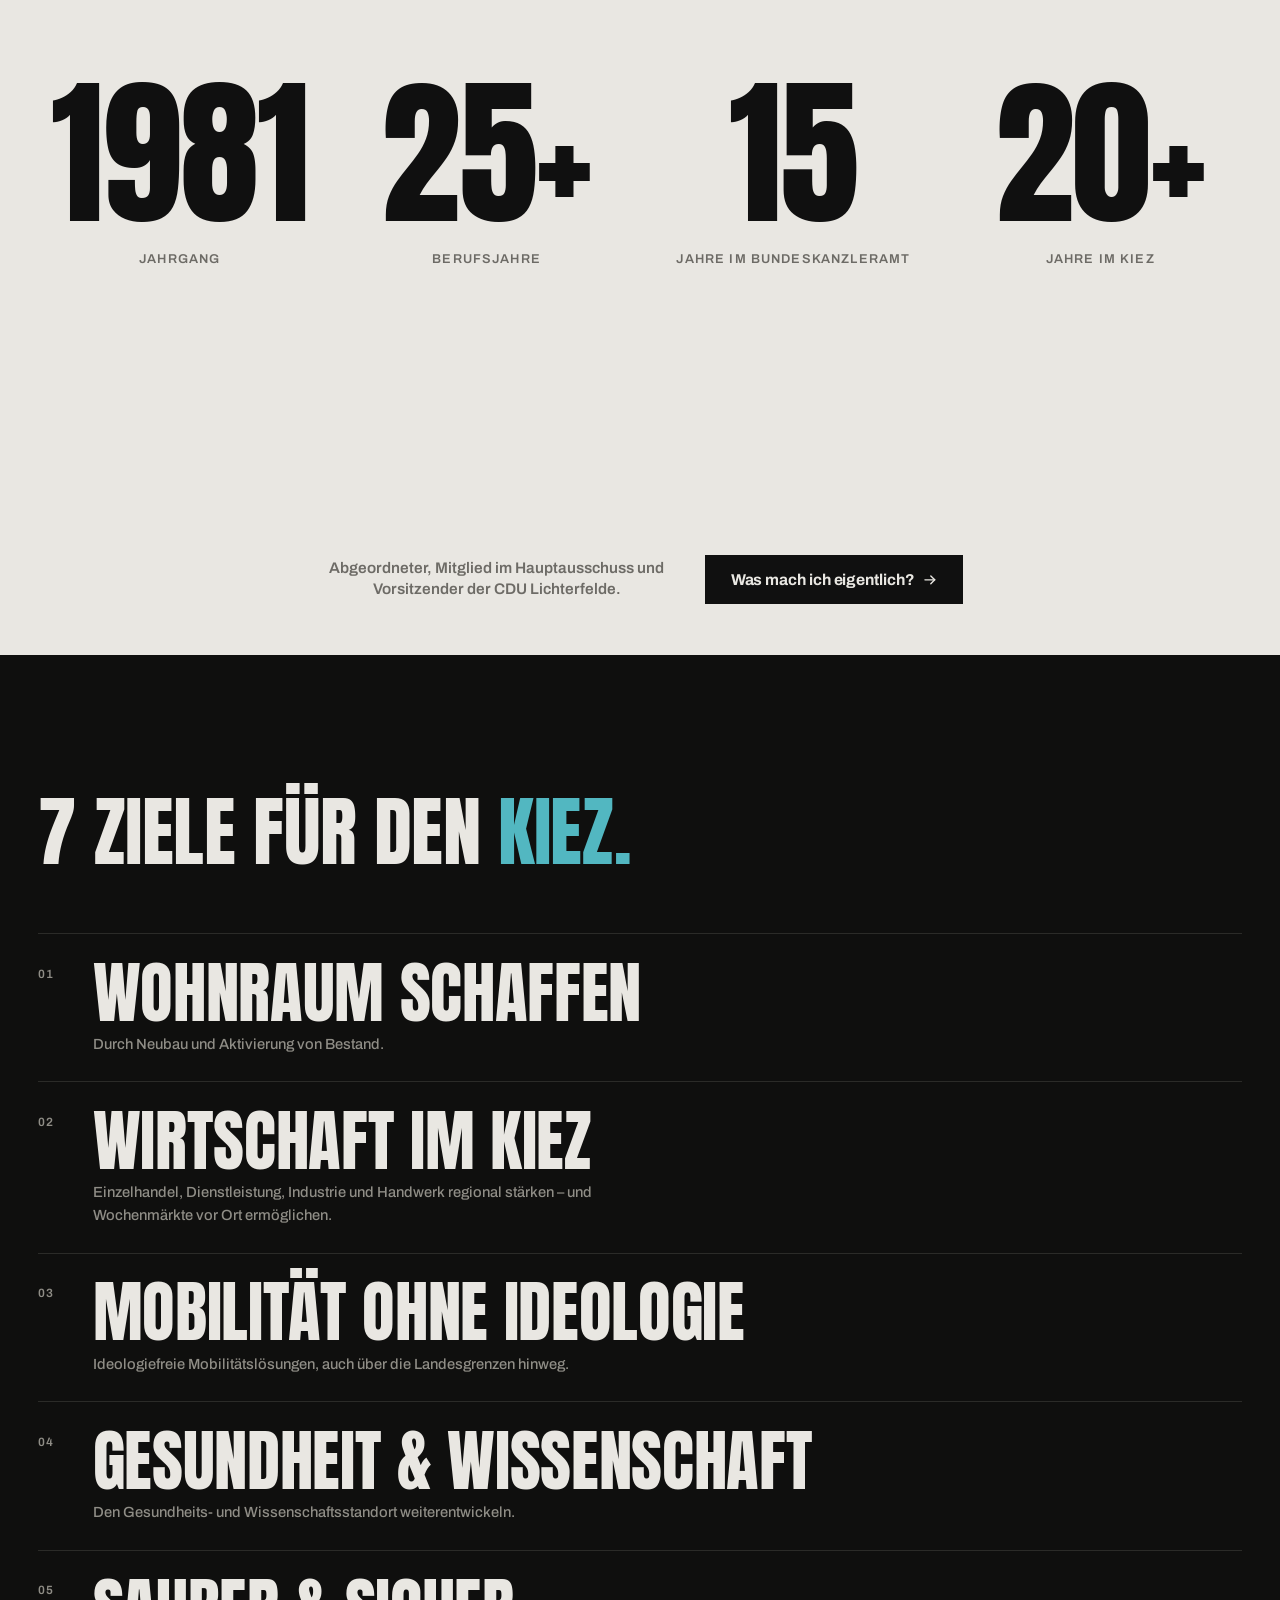
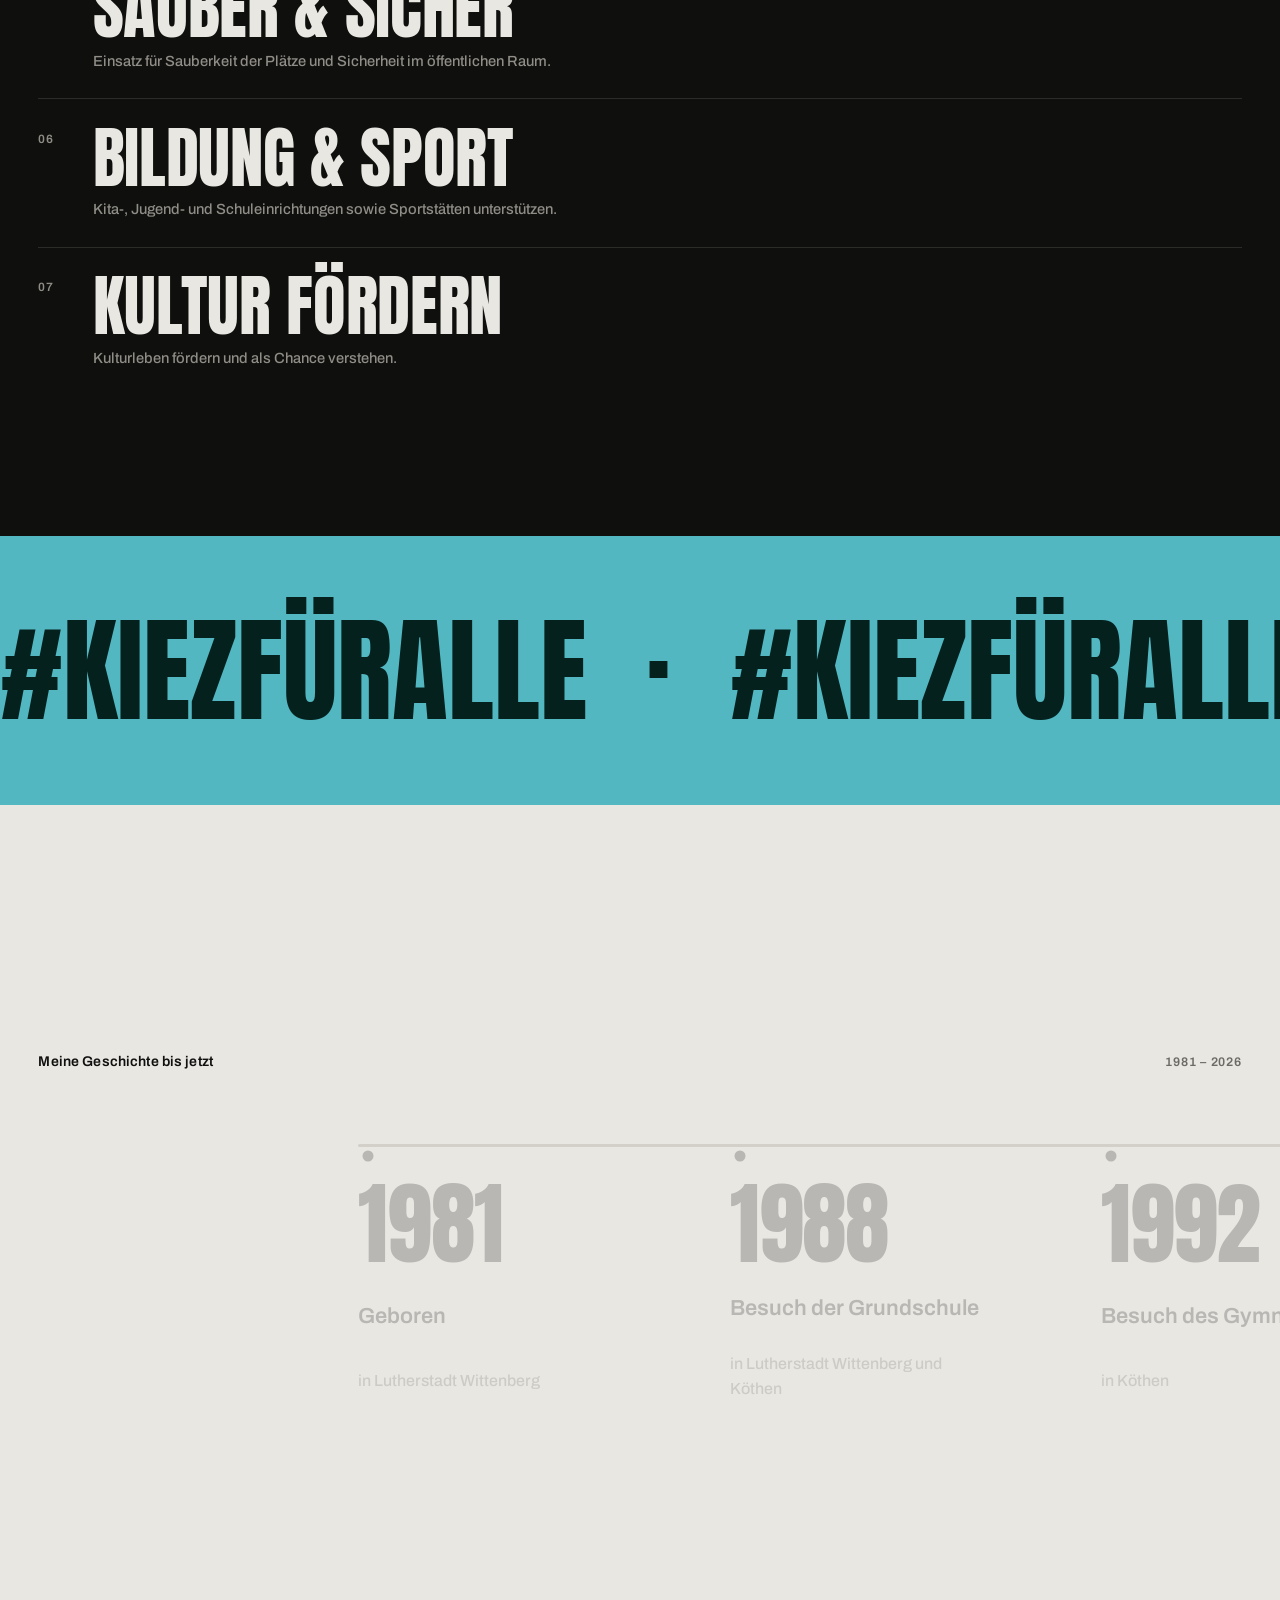
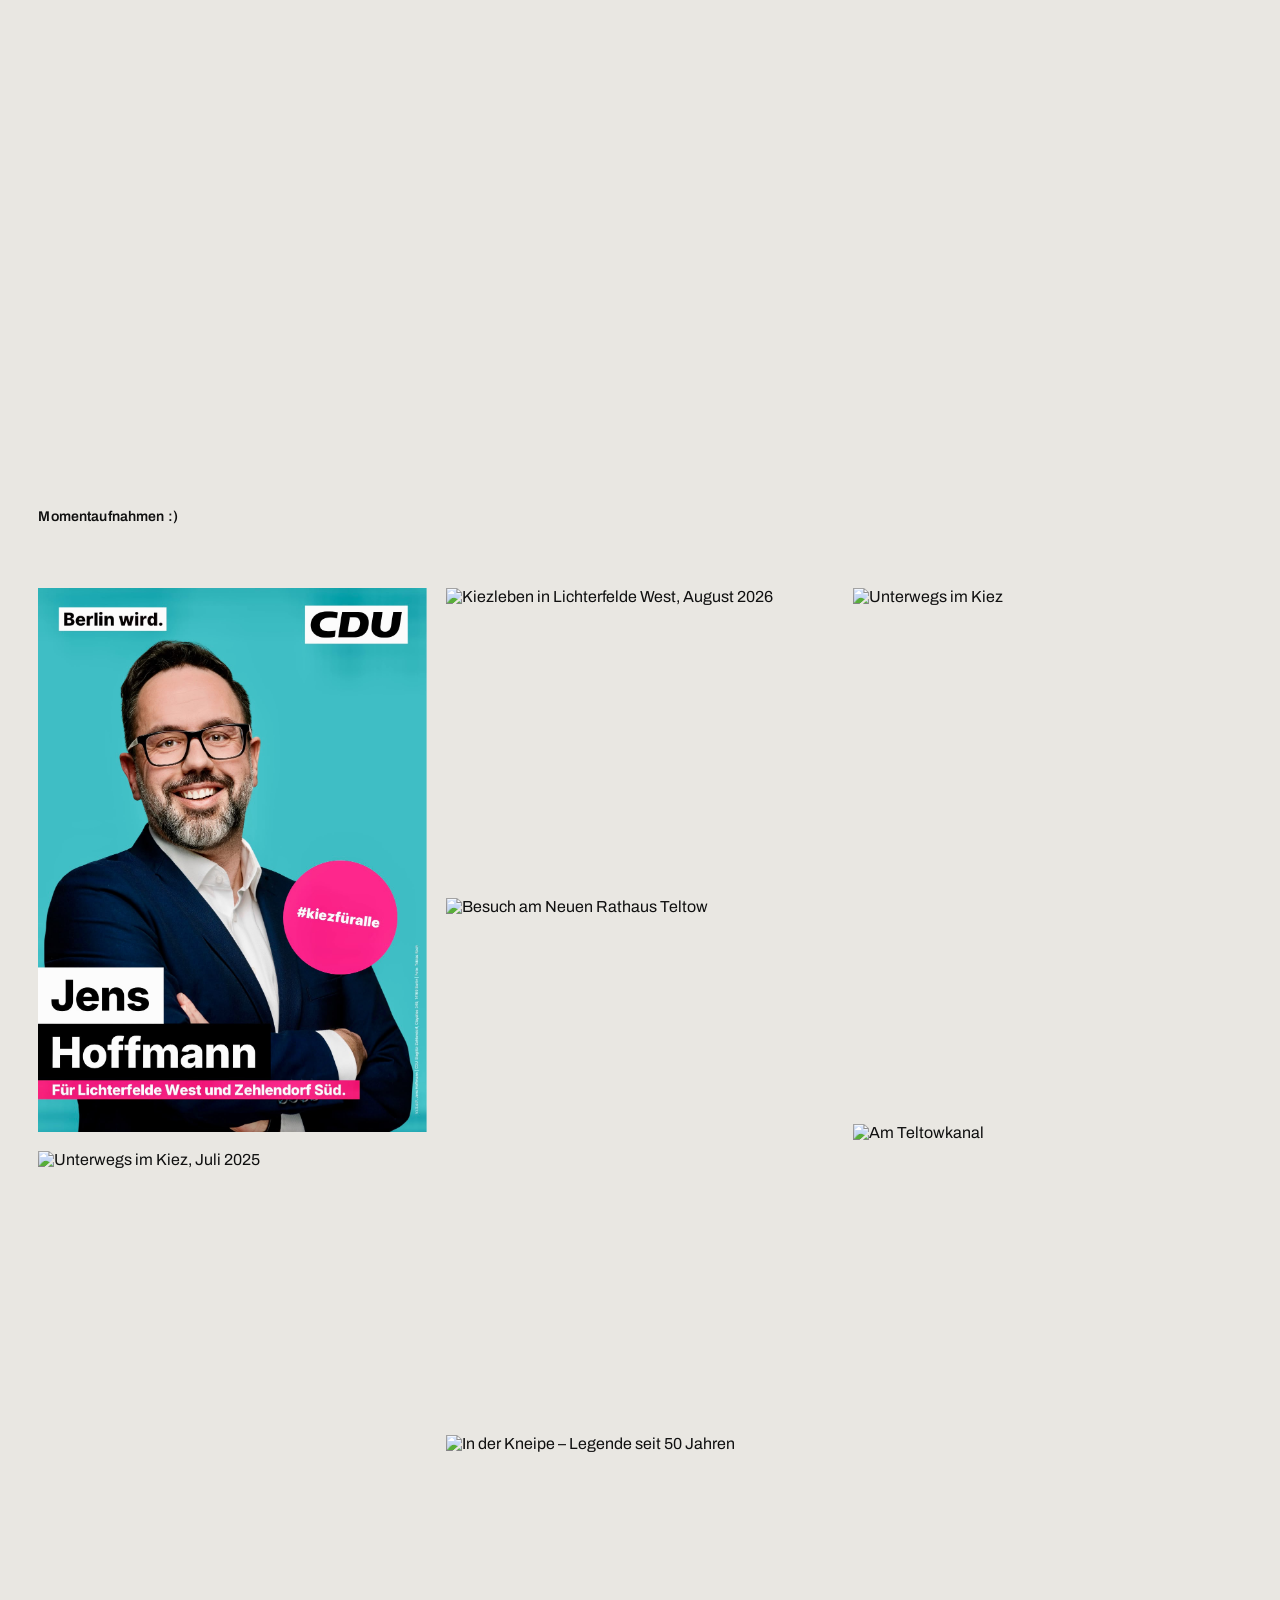
==== commit 8dda62f9: "Unterseiten-Helo: auf dem Handy kein Scroll-Parallax mehr. Das lädt nur noch img-settle beim Öffnen;" ====
--- a/index.html
+++ b/index.html
@@ -41,7 +41,7 @@
 
     <script type="module" crossorigin src="assets/main-D9YzFPxZ.js"></script>
     <link rel="stylesheet" crossorigin href="assets/main-D0NEMW_q.css">
-    <link rel="stylesheet" href="assets/unterseiten.css?v=20261125-3">
+    <link rel="stylesheet" href="assets/unterseiten.css?v=20261125-5">
     <script>matchMedia("(hover:hover) and (pointer:fine)").matches&&document.head.appendChild(Object.assign(document.createElement("script"),{src:"assets/smooth-scroll.js?v=20261125-3"}))</script>
     <script type="speculationrules">{"prefetch":[{"where":{"and":[{"selector_matches":"a[href*=\".html\"]"},{"not":{"selector_matches":"[target=_blank], [download]"}}]},"eagerness":"moderate"}]}</script>
   </head>
--- a/assets/unterseiten.css
+++ b/assets/unterseiten.css
@@ -195,6 +195,20 @@
         page-parallax linear both;
       animation-timeline: auto, --page-media;
       animation-range: normal, cover 0% cover 100%;
+    }
+
+    /* Handy: kein Scroll-Parallax / kein „Zoom“ beim Wischen */
+    @media (max-width: 760px) {
+      .page-media__frame {
+        view-timeline-name: none;
+      }
+
+      html[data-ready] .page-media__frame img {
+        inset: 0;
+        height: 100%;
+        animation: img-settle 1.6s var(--ease-lift) 0.3s both;
+        animation-timeline: auto;
+      }
     }
 
     html[data-ready] .page-media__frame--group23 img {
